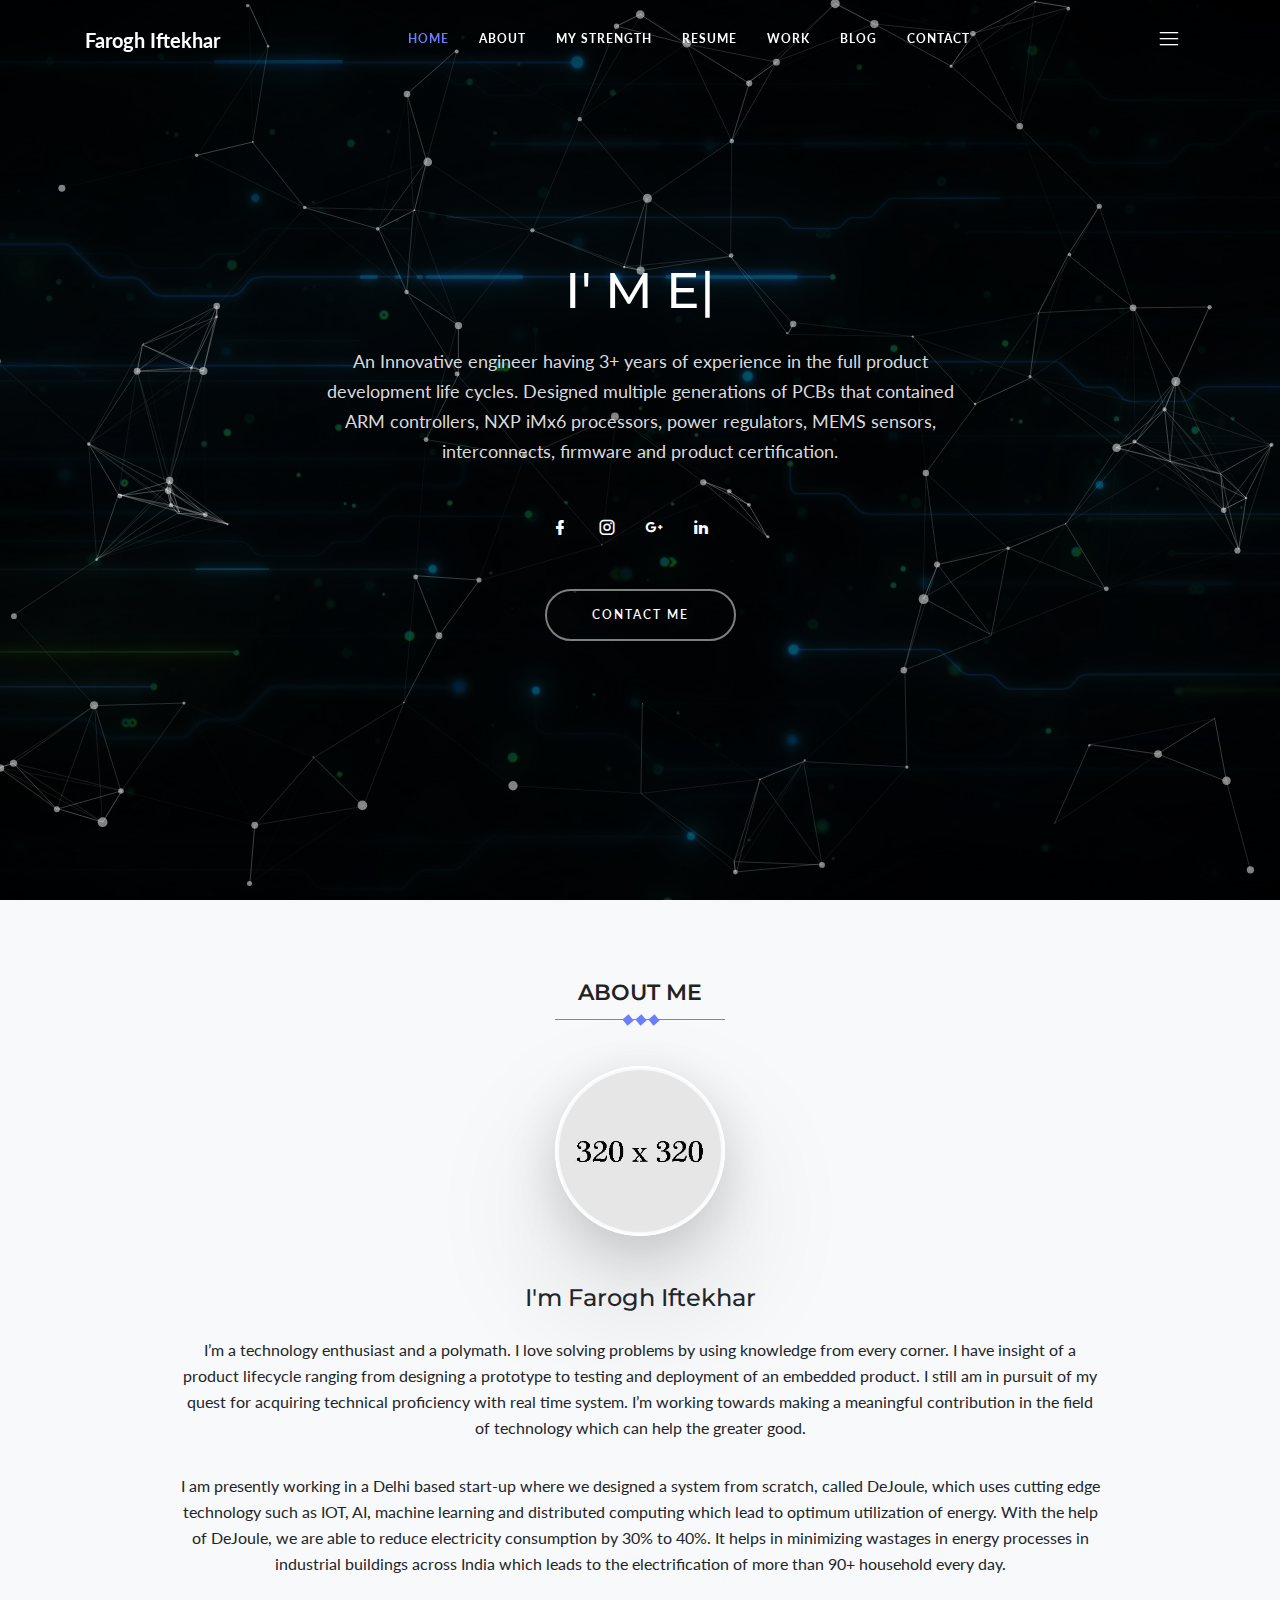
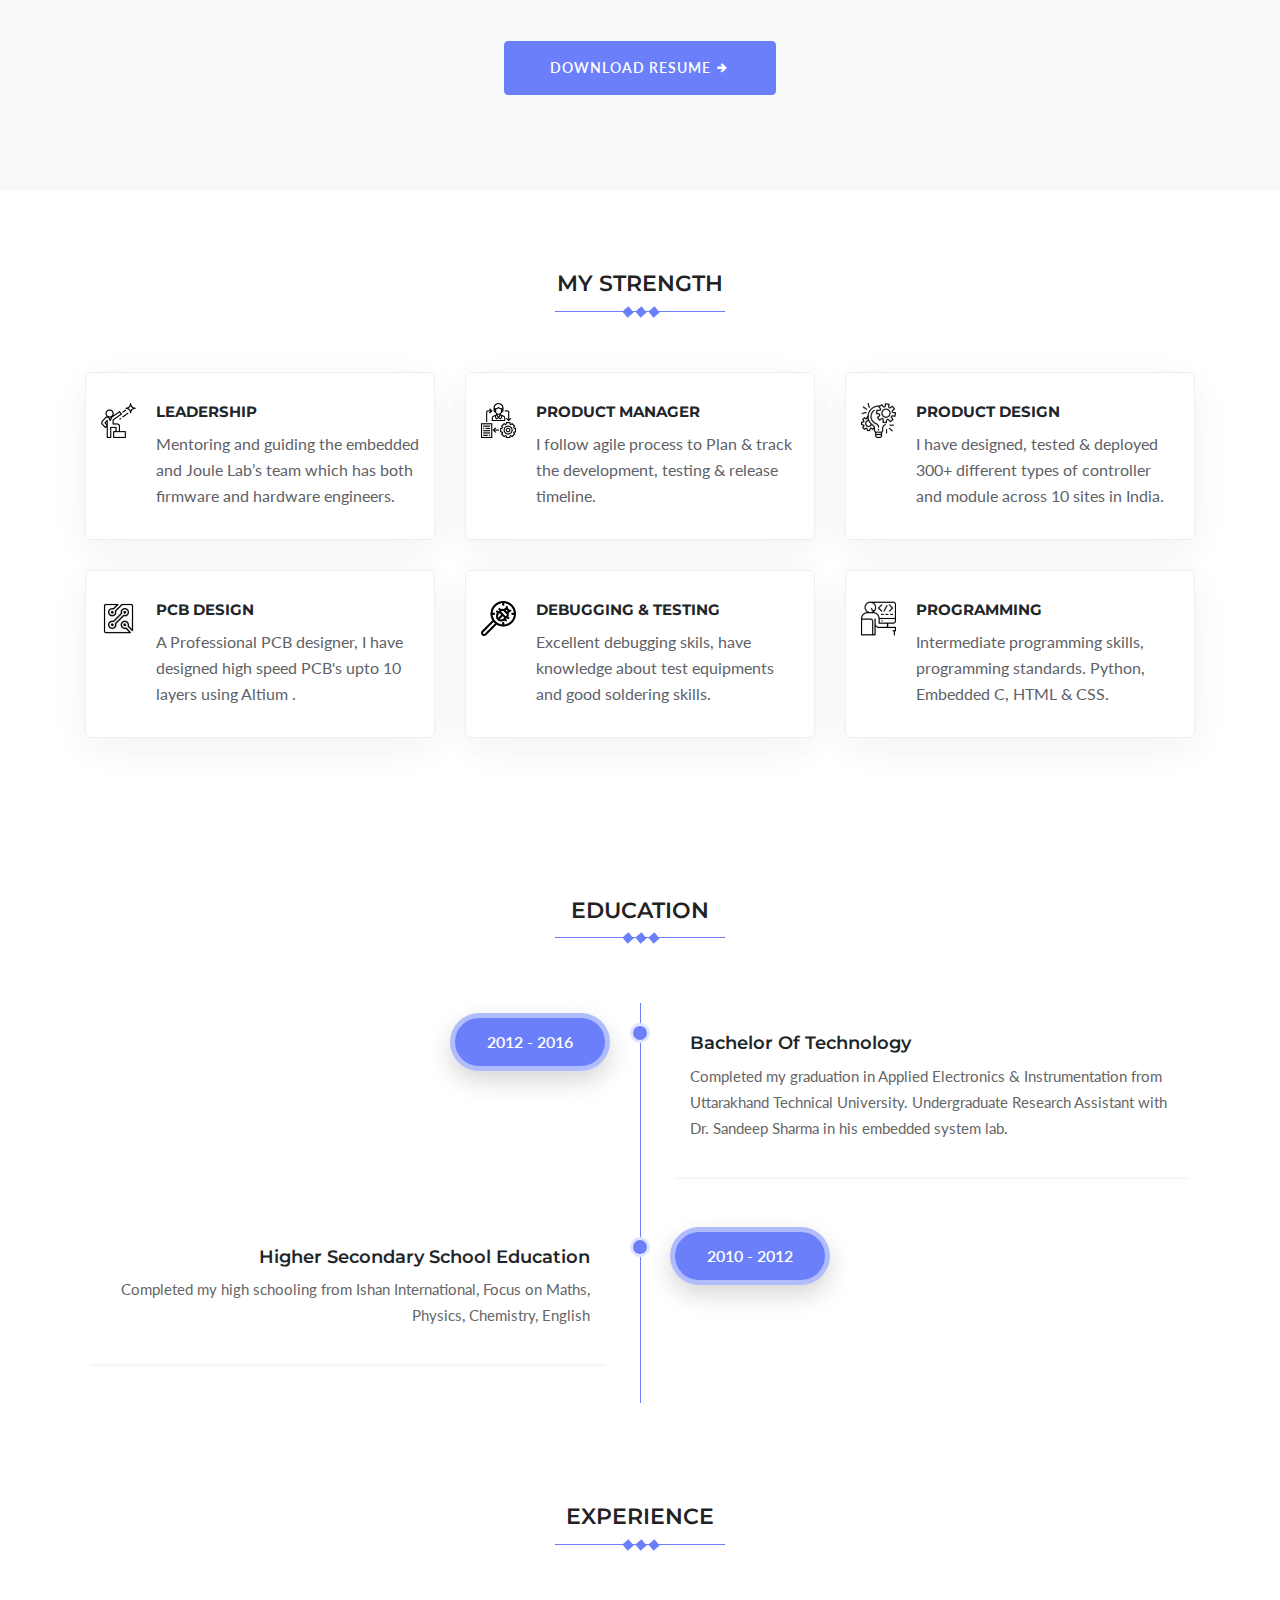
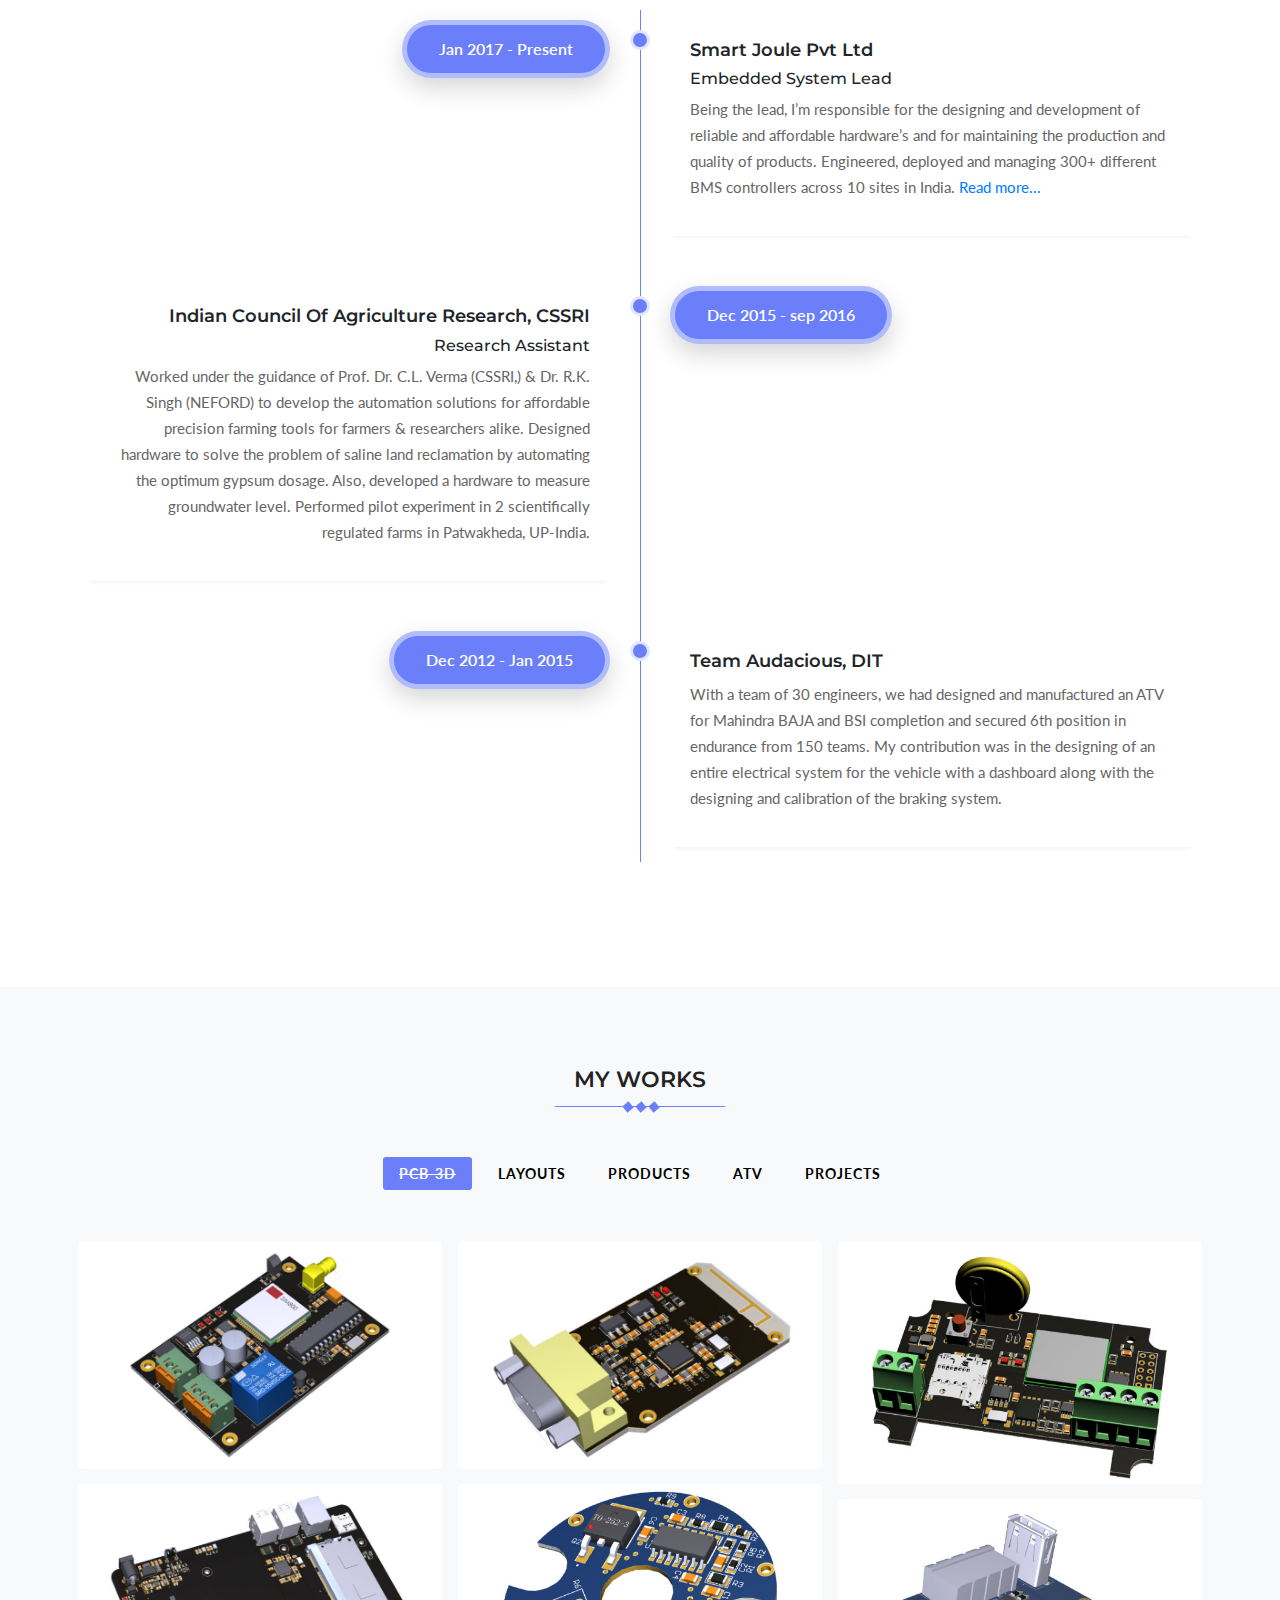
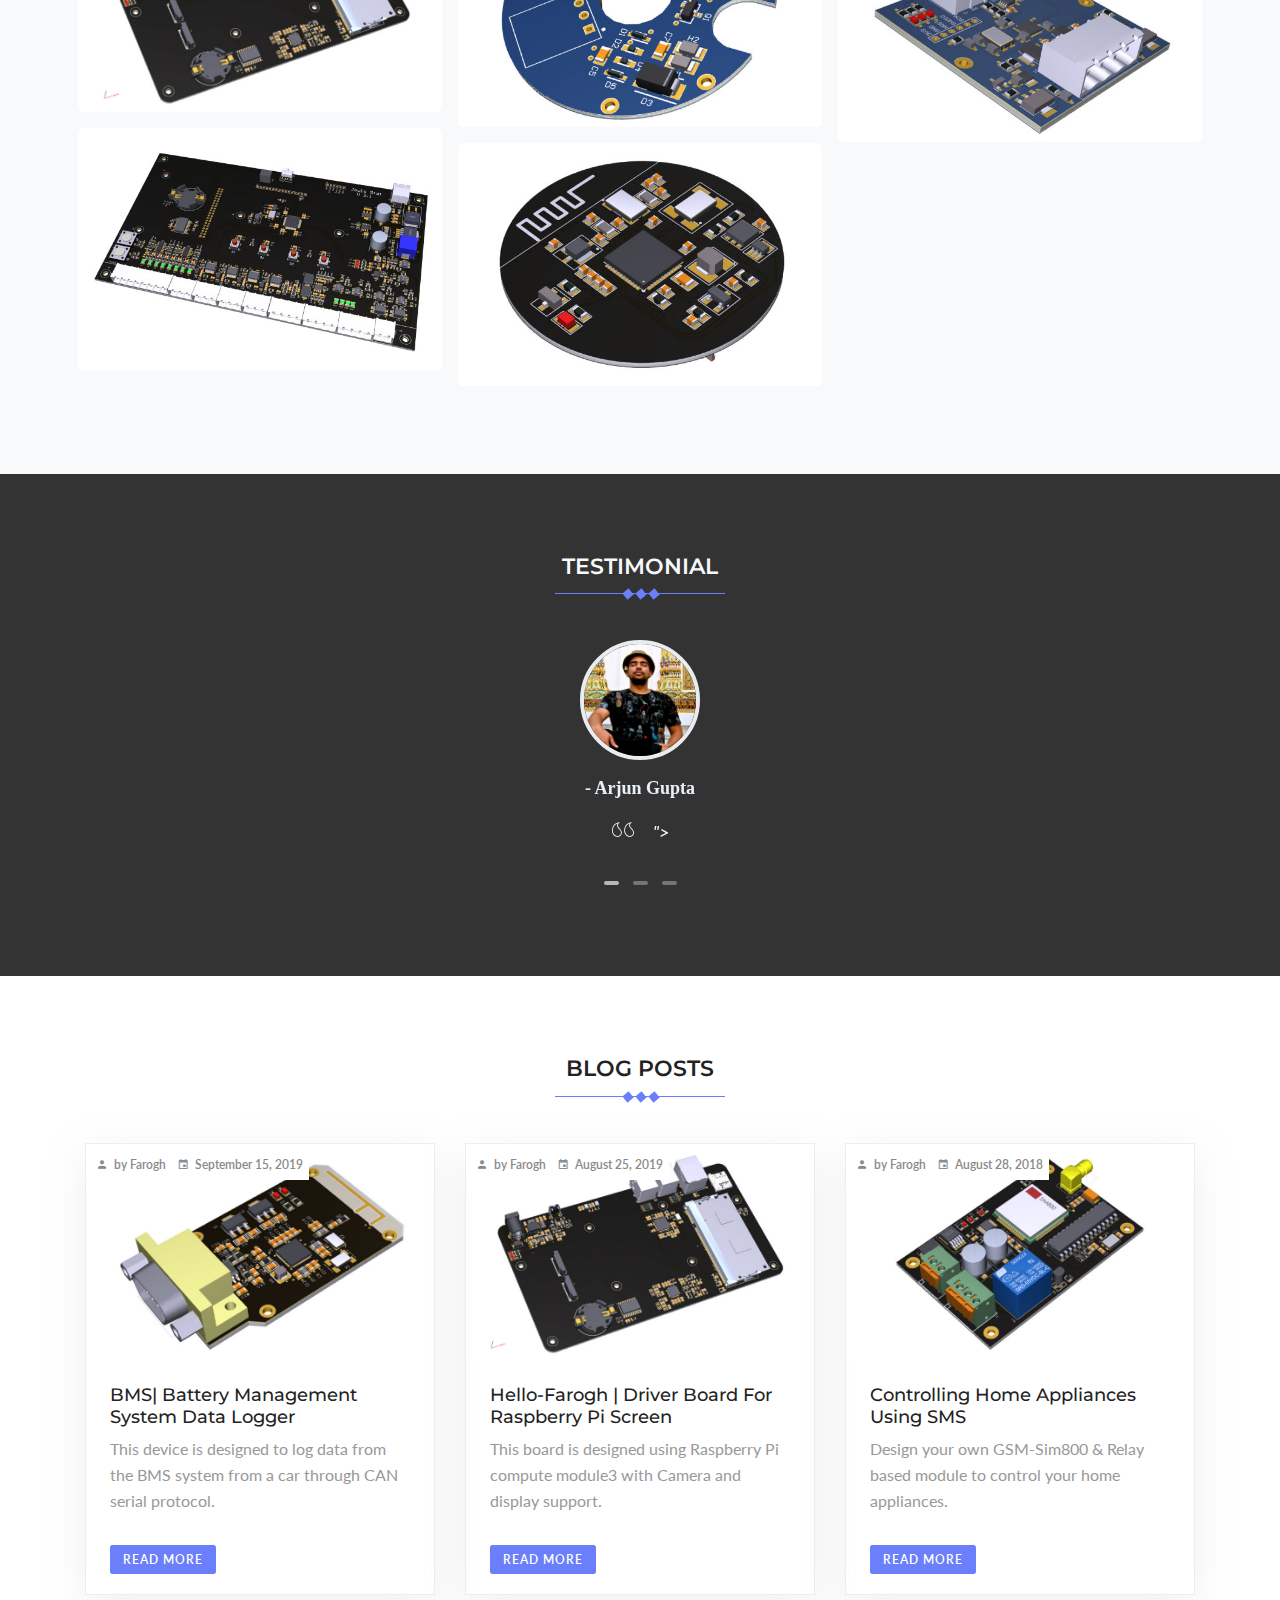
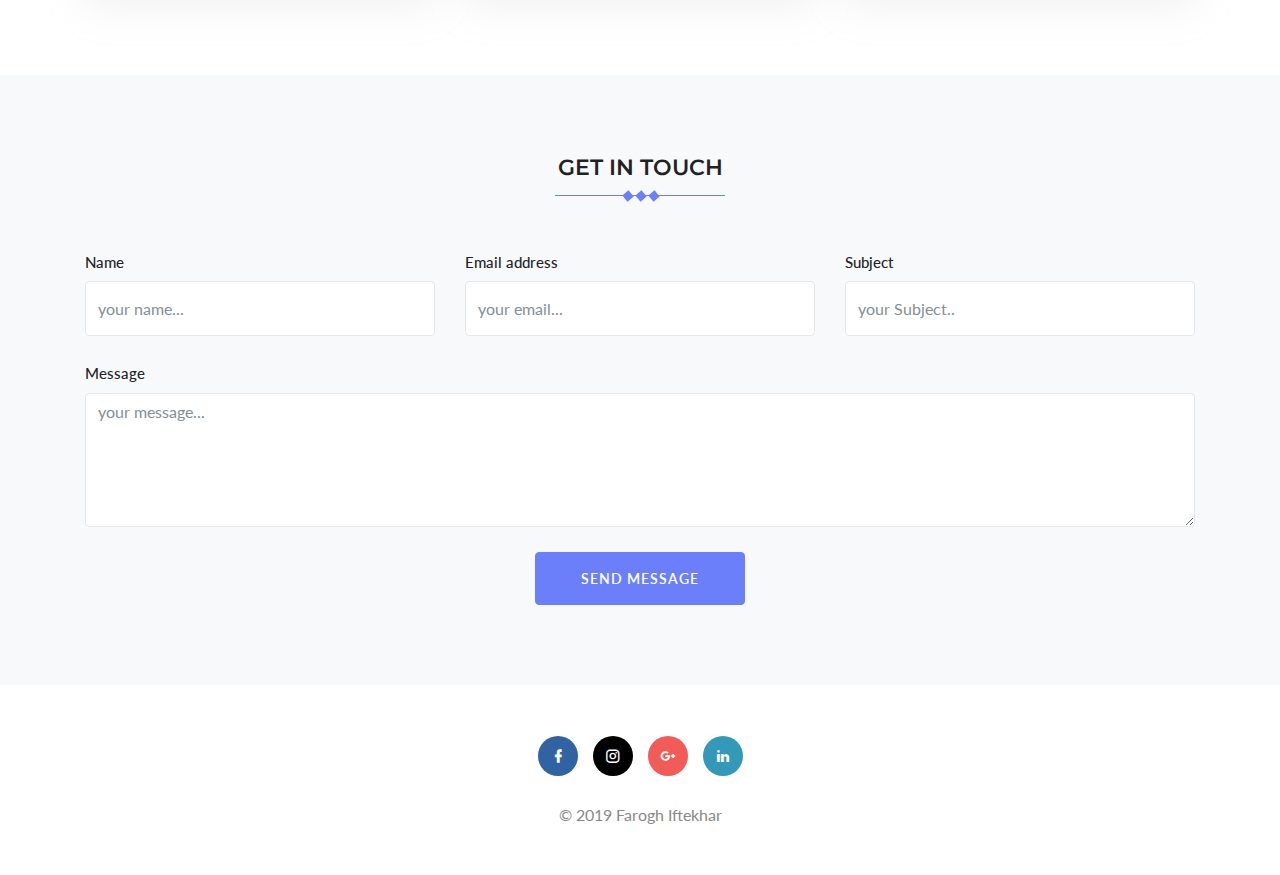
==== index.html @ dbc5aecf "Update index.html" ====
<!DOCTYPE html>
<html lang="en" class="no-js">

<head>
    <meta charset="UTF-8">
    <meta name="viewport" content="width=device-width, initial-scale=1">
    <title>Farogh Iftekhar - Portfolio</title>
    <meta name="description" content="" />
    <meta name="keywords" content="" />
    <meta name="author" content="" />

    <link rel="shortcut icon" href="images/favicon-3.ico">

    <!-- google font -->
    <link href="https://fonts.googleapis.com/css?family=Lato:400,700|Montserrat:400,500,600" rel="stylesheet">
    <!-- Bootstrap core CSS -->
    <link rel="stylesheet" href="css/bootstrap.min.css" type="text/css">
    <!--Material Icon -->
    <link rel="stylesheet" type="text/css" href="css/materialdesignicons.min.css" />
    <!-- Pe Icon  css -->
    <link rel="stylesheet" type="text/css" href="css/mobrise.css">
    <!-- Megnific pop-up  css -->
    <link rel="stylesheet" type="text/css" href="css/magnific-popup.css">
    <!--Owl Slider-->
    <link rel="stylesheet" href="css/owl.carousel.css" />
    <link rel="stylesheet" href="css/owl.theme.css" />
    <link rel="stylesheet" href="css/owl.transitions.css" />
    <!-- Custom  Css -->
    <link rel="stylesheet" type="text/css" href="css/style.css" />
    <!--Template Color-->
    <link href="css/colors/default.css" rel="stylesheet">

</head>

    <body>
        <!--Navbar Start-->
        <nav class="navbar navbar-expand-md fixed-top navbar-custom sticky">
            <div class="container">
                <!-- LOGO -->
                <a href="index.html" class="navbar-brand logo ">
                    Farogh Iftekhar
                </a>

                <button class="navbar-toggler" type="button" data-toggle="collapse" data-target="#navbarCollapse" aria-controls="navbarCollapse" aria-expanded="false" aria-label="Toggle navigation">
                    <i class="mdi mdi-menu"></i>
                </button>
                <div class="collapse navbar-collapse" id="navbarCollapse">
                    <ul class="navbar-nav mx-auto navbar-center">
                        <li class="nav-item active">
                            <a href="#home" class="nav-link">Home</a>
                        </li>
                        <li class="nav-item">
                            <a href="#about" class="nav-link">About</a>
                        </li>
                        <li class="nav-item">
                            <a href="#service" class="nav-link">My Strength</a>
                        </li>
                        <li class="nav-item">
                            <a href="#resume" class="nav-link">Resume</a>
                        </li>
                        <li class="nav-item">
                            <a href="#work" class="nav-link">Work</a>
                        </li>
                        <li class="nav-item">
                            <a href="#blog" class="nav-link">Blog</a>
                        </li>
                        <li class="nav-item">
                            <a href="#contact" class="nav-link">Contact</a>
                        </li>
                    </ul>
                    <button class="navbar-toggles hidden-sm" type="button" data-toggle="collapse" data-target="#navbarHeader" aria-controls="navbarHeader" aria-expanded="false" aria-label="Toggle navigation">
                        <span class="navbar-toggles-icon mbri-menu" onclick="openNav()"></span>
                    </button>

                    <div id="mySidenav" class="sidenav navbar-nav">
                        <div class="home-center">
                            <div class="home-desc-center ">
                                <ul class="list-unstyled side-bar">
                                    <a href="javascript:void(0)" class="closebtn" onclick="closeNav()">&times;</a>
                                    <li class="">
                                        <a href="#home">Home</a>
                                    </li>
                                    <li class="">
                                        <a href="#about">About Us</a>
                                    </li>

                                    <li class="">
                                        <a href="#service">My Strength</a>
                                    </li>

                                    <li class="">
                                        <a href="#resume">Resume</a>
                                    </li>

                                    <li class="">
                                        <a href="#work">Work</a>
                                    </li>

                                    <li class="">
                                        <a href="#blog">Blog</a>
                                    </li>

                                    <li class="">
                                        <a href="#contact">Contact</a>
                                    </li>
                                </ul>
                            </div>
                        </div>
                    </div>
                </div>
            </div>
        </nav>
        <!-- Navbar End -->

        <!-- Home -->
        <section class="section bg-home" id="home">
            <div class="bg-overlay"></div>
            <div class="home-center">
                <div class="home-desc-center">
                    <div class="container">
                        <div class="row ">
                            <div class="col-md-12">
                                <div class="text-center">
                                    <h4 class="home-title text-white"><span class="element" data-elements="I' m Embedded design archiect & PCB designer"></span></h4>
                                    <p class="home-sub-title pt-4">An Innovative engineer having 3+ years of experience in the full product development
                                         life cycles. Designed multiple generations of PCBs that contained ARM controllers, NXP iMx6 processors, power regulators, MEMS sensors, interconnects, firmware and product certification.</p>

                                    <ul class="social-icons list-unstyled pt-5">
                                        <li class="list-inline-item"><a href="https://www.facebook.com/farogh.iftekhar"><i class="mdi mdi-facebook"></i></a></li>
                                        <li class="list-inline-item"><a href="https://www.instagram.com/faroghiftekhar/"><i class="mdi mdi-instagram"></i></a></li>
                                        <li class="list-inline-item"><a href="#"><i class="mdi mdi-google-plus"></i></a></li>
                                        <li class="list-inline-item"><a href="www.linkedin.com/in/farogh-iftekhar-445005114"><i class="mdi mdi-linkedin"></i></a></li>
                                    </ul>
                                    <div class="mt-5">
                                        <a href="#contact" class="btn btn-outline-white text-uppercase">Contact Me</a>
                                    </div>
                                </div>
                            </div>
                        </div>
                    </div>
                </div>
            </div>
        </section>
        <!-- Home end -->

        <!-- About -->
        <section class="section bg-light" id="about">
            <div class="container">
                <div class="row">
                    <div class="col-md-12">
                        <div class="section-title text-center">
                            <h2>About Me</h2>
                            <div class="under-line">
                                <div class="line-up">
                                    <div class="dot"></div>
                                    <div class="dot"></div>
                                    <div class="dot"></div>
                                </div>
                            </div>
                        </div>
                    </div>
                </div>
                <div class="row justify-content-center">
                    <div class="col-md-10">
                        <div class="about-content text-center mt-3">
                            <img src="images/img-about.jpg" alt="" class="img-fluid rounded-circle mx-auto d-block">
                            <h4 class="pt-5">I'm Farogh Iftekhar </h4>
                            <p class="pt-3">I’m a technology enthusiast and a polymath. I love solving problems by using knowledge 
                                from every corner. I have insight of a product lifecycle ranging from designing a prototype to 
                                testing and deployment of an embedded product. I still am in pursuit of my quest for acquiring 
                                technical proficiency with real time system. I’m working towards making a meaningful contribution 
                                in the field of technology which can help the greater good.</p>

                            <p class="pt-3">I am presently working in a Delhi based start-up where we designed a system from scratch, 
                                called DeJoule, which uses cutting edge technology such as IOT, AI, machine learning and distributed 
                                computing which lead to optimum utilization of energy. With the help of DeJoule, we are able to reduce 
                                electricity consumption by 30% to 40%. It helps in minimizing wastages in energy processes in industrial 
                                buildings across India which leads to the electrification of more than 90+ household every day.</p>
                        </div>
                        <div class="text-center mt-5">
                            <a href="PDF/CV.pdf" target="_blank" class="btn btn-custom m-3">Download Resume
                                    <i class="mdi mdi-arrow-right-thick"></i>
                                </a>
                        </div>
                    </div>
                </div>
            </div>
        </section>
        <!-- About end -->

        <!-- services -->
        <section class="section" id="service">
            <div class="container">
                <div class="row">
                    <div class="col-md-12">
                        <div class="section-title text-center">
                            <h2>My Strength</h2>
                            <div class="under-line">
                                <div class="line-up">
                                    <div class="dot"></div>
                                    <div class="dot"></div>
                                    <div class="dot"></div>
                                </div>
                            </div>
                        </div>
                    </div>
                </div>
                <div class="row">
                    <div class="col-lg-4">
                        <div class="service-boxed">
                            <img src="images/icons/leadership.png" alt="service-icon-img" class="service-icon" />
                            <div class="service-body">
                                <div class=""></div>
                                <h5>Leadership</h5>
                                <p>
                                    Mentoring and guiding the embedded and Joule Lab’s team which
                                    has both firmware and hardware engineers.
                                </p>
                            </div>
                        </div>
                    </div>

                    <div class="col-lg-4">
                        <div class="service-boxed">
                            <img src="images/icons/manager.png" alt="service-icon-img" class="service-icon" />
                            <div class="service-body">
                                <h5>Product Manager</h5>
                                <p>
                                    I follow agile process to Plan & track the development, 
                                    testing & release timeline.
                                </p>
                            </div>
                        </div>
                    </div>

                    <div class="col-lg-4">
                        <div class="service-boxed">
                            <img src="images/icons/Product-Design.png" alt="service-icon-img" class="service-icon" />
                            <div class="service-body">
                                <h5>Product design</h5>
                                <p>
                                    I have designed, tested & deployed 300+ different types of 
                                    controller and module across 10 sites in India.
                                </p>
                            </div>
                        </div>
                    </div>
                </div>
                <div class="row">
                    <div class="col-lg-4">
                        <div class="service-boxed">
                            <img src="images/icons/PCB.png" alt="service-icon-img" class="service-icon" />
                            <div class="service-body">
                                <h5>PCB design</h5>
                                <p>
                                    A Professional PCB designer, I have designed high speed PCB's 
                                    upto 10 layers using Altium .
                                </p>
                            </div>
                        </div>
                    </div>

                    <div class="col-lg-4">
                        <div class="service-boxed">
                            <img src="images/icons/debug.png" alt="service-icon-img" class="service-icon" />
                            <div class="service-body">
                                <h5>Debugging & Testing</h5>
                                <p>
                                    Excellent debugging skils, have knowledge about test equipments and 
                                    good soldering skills.
                                </p>
                            </div>
                        </div>
                    </div>

                    <div class="col-lg-4">
                        <div class="service-boxed">
                            <img src="images/icons/programmer.png" alt="service-icon-img" class="service-icon" />
                            <div class="service-body">
                                <h5>Programming</h5>
                                <p>
                                    Intermediate programming skills, programming standards. 
                                    Python, Embedded C, HTML & CSS.
                                </p>
                            </div>
                        </div>
                    </div>
                </div>
            </div>
        </section>
        <!-- Services end -->

        <!-- Resume -->
        <section class="section" id="resume">
            <div class="container">
                <div class="row ">
                    <div class="col-md-12">
                        <div class="section-title text-center">
                            <h2>Education</h2>
                            <div class="under-line">
                                <div class="line-up">
                                    <div class="dot"></div>
                                    <div class="dot"></div>
                                    <div class="dot"></div>
                                </div>
                            </div>
                        </div>
                    </div>
                </div>
                <div class="timeline-page">
                    <div class="timeline-item">
                        <div class="row">
                            <div class="col-md-6">
                                <div class="duration date-label-left">2012 - 2016</div>
                            </div>
                            <div class="col-md-6">
                                <div class="event event-description-right">
                                    <h4>Bachelor of Technology</h4>
                                    <p class="timeline-subtitle">Completed my graduation in Applied Electronics
                                        & Instrumentation from Uttarakhand Technical University. Undergraduate Research Assistant with Dr. Sandeep Sharma in his 
                                        embedded system lab.
                                    </p>
                                </div>
                            </div>
                        </div>
                    </div>

                    <div class="timeline-item">
                        <div class="row">
                            <div class="col-md-6">
                                <div class="event event-description-left">
                                    <h4>Higher Secondary School Education</h4>
                                    <p class="timeline-subtitle">Completed my high schooling from Ishan International, Focus on 
                                        Maths, Physics, Chemistry, English </p>
                                </div>
                            </div>
                            <div class="col-md-6">
                                <div class="duration duration-right ">2010 - 2012</div>
                            </div>
                        </div>
                    </div>
                </div>
            </div>
        </section>
        <!-- Resume end -->

        <!-- Expirience -->
        <section class="section pt-0" id="resume">
            <div class="container">
                <div class="row ">
                    <div class="col-md-12">
                        <div class="section-title text-center">
                            <h2>Experience </h2>
                            <div class="under-line">
                                <div class="line-up">
                                    <div class="dot"></div>
                                    <div class="dot"></div>
                                    <div class="dot"></div>
                                </div>
                            </div>
                        </div>
                    </div>
                </div>
                <div class="timeline-page">
                    <div class="timeline-item">
                        <div class="row">
                            <div class="col-md-6">
                                <div class="duration date-label-left">Jan 2017 - Present</div>
                            </div>
                            <div class="col-md-6">
                                <div class="event event-description-right">
                                    <h4>Smart Joule Pvt ltd</h4>
                                    <h6>Embedded System Lead</h6>
                                    <p class="timeline-subtitle">Being the lead, I’m responsible for the designing and development 
                                        of reliable and affordable hardware’s and for maintaining the production and quality of products. 
                                        Engineered, deployed and managing 300+ different BMS controllers across 10 sites in India. <a href="PDF/CV.pdf" target="_blank">Read more...</a>
                                    </p> 
                                </div>
                            </div>
                        </div>
                    </div>

                    <div class="timeline-item">
                        <div class="row">
                            <div class="col-md-6">
                                <div class="event event-description-left">
                                    <h4>Indian Council of Agriculture Research, CSSRI </h4>
                                    <h6>Research Assistant</h6>
                                    <p class="timeline-subtitle">Worked under the guidance of Prof. Dr. C.L. Verma (CSSRI,) & Dr. R.K. Singh 
                                        (NEFORD) to develop the automation solutions for affordable precision farming tools for farmers 
                                        & researchers alike. Designed hardware to solve the problem of saline land reclamation by automating 
                                        the optimum gypsum dosage. Also, developed a hardware to measure groundwater level. Performed pilot 
                                        experiment in 2 scientifically regulated farms in Patwakheda, UP-India.
                                    </p>
                                </div>
                            </div>
                            <div class="col-md-6">
                                <div class="duration duration-right ">Dec 2015 - sep 2016</div>
                            </div>
                        </div>
                    </div>
                    <div class="timeline-item">
                        <div class="row">
                            <div class="col-md-6">
                                <div class="duration date-label-left"> Dec 2012 - Jan 2015</div>
                            </div>
                            <div class="col-md-6">
                                <div class="event event-description-right">
                                    <h4>Team Audacious, DIT</h4>
                                    <p class="timeline-subtitle">With a team of 30 engineers, we had designed and manufactured an ATV for 
                                        Mahindra BAJA and BSI completion and secured 6th position in endurance from 150 teams.
                                        My contribution was in the designing of an entire electrical system for the vehicle with 
                                        a dashboard along with the designing and calibration of the braking system.
                                    </p>
                                </div>
                            </div>
                        </div>
                    </div>
                </div>
            </div>
        </section>
        <!-- Expirience end -->

        <!-- Portfolio -->
        <section id="work" class="section bg-light">
            <div class="container">
                <div class="row justify-content-center text-center">
                    <div class="col-md-12">
                        <div class="section-title text-center">
                            <h2>My Works</h2>
                            <div class="under-line">
                                <div class="line-up">
                                    <div class="dot"></div>
                                    <div class="dot"></div>
                                    <div class="dot"></div>
                                </div>
                            </div>
                        </div>
                    </div> 
                </div>

                <!-- portfolio menu -->
                <div class="row justify-content-center mt-4">
                    <ul class="col container-filter categories-filter mb-0" id="filter">
                        <li><a class="categories active" data-filter=".3D">PCB-3D</a></li>
                        <li><a class="categories" data-filter=".layout">Layouts</a></li>
                        <li><a class="categories" data-filter=".product">Products</a></li>
                        <li><a class="categories" data-filter=".atv">ATV</a></li>
                        <li><a class="categories" data-filter=".project">Projects</a></li>
                    </ul>
                </div>
                <!-- End portfolio  -->

            </div>
            <!-- Gallary -->
            <div class="container">
                <div class="row justify-content-center nf-col-3 mt-5 projects-wrapper">
                    <!-- 3D -->
                    <div class="col-lg-4 col-md-6 nf-item p-0 3D">
                        <div class="gallary-box m-2">
                            <a class="mfp-image" href="images/portfolio/3D-1.jpg" title="3D Design">
                                <img class="gallary-container" src="images/portfolio/3D-1.jpg" alt="1" />
                                <div class="item-effect">
                                    <div class="item-caption">
                                        <h5 class="text-light">GSM-Realy</h5>
                                        <i class="mbri-right text-right"></i>
                                    </div>
                                </div>
                            </a>
                        </div>
                    </div>
                    <div class="col-lg-4 col-md-6 nf-item p-0 3D">
                            <div class="gallary-box m-2">
                                <a class="mfp-image" href="images/portfolio/3D-2.jpg" title="3D Design">
                                    <img class="gallary-container" src="images/portfolio/3D-2.jpg" alt="1" />
                                    <div class="item-effect">
                                        <div class="item-caption">
                                            <h5 class="text-light">CAN Logger</h5>
                                            <i class="mbri-right text-right"></i>
                                        </div>
                                    </div>
                                </a>
                            </div>
                    </div>
                    <div class="col-lg-4 col-md-6 nf-item p-0 3D">
                            <div class="gallary-box m-2">
                                <a class="mfp-image" href="images/portfolio/3D-3.jpg" title="3D Design">
                                    <img class="gallary-container" src="images/portfolio/3D-3.jpg" alt="1" />
                                    <div class="item-effect">
                                        <div class="item-caption">
                                            <h5 class="text-light">Joule Sense</h5>
                                            <i class="mbri-right text-right"></i>
                                        </div>
                                    </div>
                                </a>
                            </div>
                    </div>
                    <div class="col-lg-4 col-md-6 nf-item p-0 3D">
                            <div class="gallary-box m-2">
                                <a class="mfp-image" href="images/portfolio/3D-4.jpg" title="3D Design">
                                    <img class="gallary-container" src="images/portfolio/3D-4.jpg" alt="1" />
                                    <div class="item-effect">
                                        <div class="item-caption">
                                            <h5 class="text-light">Hello-Farogh</h5>
                                            <i class="mbri-right text-right"></i>
                                        </div>
                                    </div>
                                </a>
                            </div>
                    </div>
                    <div class="col-lg-4 col-md-6 nf-item p-0 3D">
                            <div class="gallary-box m-2">
                                <a class="mfp-image" href="images/portfolio/3D-5.jpg" title="3D Design">
                                    <img class="gallary-container" src="images/portfolio/3D-5.jpg" alt="1" />
                                    <div class="item-effect">
                                        <div class="item-caption">
                                            <h5 class="text-light">PT100 Converter</h5>
                                            <i class="mbri-right text-right"></i>
                                        </div>
                                    </div>
                                </a>
                            </div>
                    </div>
                    <div class="col-lg-4 col-md-6 nf-item p-0 3D">
                            <div class="gallary-box m-2">
                                <a class="mfp-image" href="images/portfolio/3D-6.jpg" title="3D Design">
                                    <img class="gallary-container" src="images/portfolio/3D-6.jpg" alt="1" />
                                    <div class="item-effect">
                                        <div class="item-caption">
                                            <h5 class="text-light">I2C Converter</h5>
                                            <i class="mbri-right text-right"></i>
                                        </div>
                                    </div>
                                </a>
                            </div>
                    </div>
                    <div class="col-lg-4 col-md-6 nf-item p-0 3D">
                            <div class="gallary-box m-2">
                                <a class="mfp-image" href="images/portfolio/3D-7.jpg" title="3D Design">
                                    <img class="gallary-container" src="images/portfolio/3D-7.jpg" alt="1" />
                                    <div class="item-effect">
                                        <div class="item-caption">
                                            <h5 class="text-light">J-Stat</h5>
                                            <i class="mbri-right text-right"></i>
                                        </div>
                                    </div>
                                </a>
                            </div>
                    </div>
                    <div class="col-lg-4 col-md-6 nf-item p-0 3D">
                            <div class="gallary-box m-2">
                                <a class="mfp-image" href="images/portfolio/3D-8.jpg" title="3D Design">
                                    <img class="gallary-container" src="images/portfolio/3D-8.jpg" alt="1" />
                                    <div class="item-effect">
                                        <div class="item-caption">
                                            <h5 class="text-light">BLE5 Temp Node</h5>
                                            <i class="mbri-right text-right"></i>
                                        </div>
                                    </div>
                                </a>
                            </div>
                    </div>
                    <!-- 3D End -->
                    <!--  Layout -->
                    <div class="col-lg-4 col-md-6 nf-item p-0 layout">
                        <div class="gallary-box m-2">
                            <a class="mfp-image" href="images/portfolio/layout-1.jpg" title="Layout">
                                <img class="gallary-container mfp-fade" src="images/portfolio/layout-1.jpg" alt="2" />
                                <div class="item-effect">
                                    <div class="item-caption">
                                        <h5 class="text-light">6 Layer</h5>
                                        <i class="mbri-right "></i>
                                    </div>
                                </div>
                            </a>
                        </div>
                    </div>
                    <div class="col-lg-4 col-md-6 nf-item p-0 layout">
                            <div class="gallary-box m-2">
                                <a class="mfp-image" href="images/portfolio/layout-2.jpg" title="Layout">
                                    <img class="gallary-container mfp-fade" src="images/portfolio/layout-2.jpg" alt="2" />
                                    <div class="item-effect">
                                        <div class="item-caption">
                                            <h5 class="text-light">4 Layer</h5>
                                            <i class="mbri-right "></i>
                                        </div>
                                    </div>
                                </a>
                            </div>
                    </div>
                    <div class="col-lg-4 col-md-6 nf-item p-0 layout">
                            <div class="gallary-box m-2">
                                <a class="mfp-image" href="images/portfolio/layout-3.jpg" title="Layout">
                                    <img class="gallary-container mfp-fade" src="images/portfolio/layout-3.jpg" alt="2" />
                                    <div class="item-effect">
                                        <div class="item-caption">
                                            <h5 class="text-light">4 Layer</h5>
                                            <i class="mbri-right "></i>
                                        </div>
                                    </div>
                                </a>
                            </div>
                    </div>
                    <div class="col-lg-4 col-md-6 nf-item p-0 layout">
                            <div class="gallary-box m-2">
                                <a class="mfp-image" href="images/portfolio/layout-4.jpg" title="Layout">
                                    <img class="gallary-container mfp-fade" src="images/portfolio/layout-4.jpg" alt="2" />
                                    <div class="item-effect">
                                        <div class="item-caption">
                                            <h5 class="text-light">2 Layer</h5>
                                            <i class="mbri-right "></i>
                                        </div>
                                    </div>
                                </a>
                            </div>
                    </div>
                    <div class="col-lg-4 col-md-6 nf-item p-0 layout">
                            <div class="gallary-box m-2">
                                <a class="mfp-image" href="images/portfolio/layout-5.jpg" title="Layout">
                                    <img class="gallary-container mfp-fade" src="images/portfolio/layout-5.jpg" alt="2" />
                                    <div class="item-effect">
                                        <div class="item-caption">
                                            <h5 class="text-light">2 Layer</h5>
                                            <i class="mbri-right "></i>
                                        </div>
                                    </div>
                                </a>
                            </div>
                    </div>
                    <div class="col-lg-4 col-md-6 nf-item p-0 layout">
                            <div class="gallary-box m-2">
                                <a class="mfp-image" href="images/portfolio/layout-6.jpg" title="Layout">
                                    <img class="gallary-container mfp-fade" src="images/portfolio/layout-6.jpg" alt="2" />
                                    <div class="item-effect">
                                        <div class="item-caption">
                                            <h5 class="text-light">4 Layer</h5>
                                            <i class="mbri-right "></i>
                                        </div>
                                    </div>
                                </a>
                            </div>
                    </div>
                    <!--  Layout End -->
                    <!--  Product -->
                    <div class="col-lg-4 col-md-6 nf-item p-0 product">
                        <div class="gallary-box m-2">
                            <a class="mfp-image" href="images/portfolio/product-1.jpg" title="Product">
                                <img class="gallary-container" src="images/portfolio/product-1.jpg" alt="4" />
                                <div class="item-effect">
                                    <div class="item-caption">
                                        <h5 class="text-light">Main Control</h5>
                                        <i class="mbri-right text-right"></i>
                                    </div>
                                </div>
                            </a>
                        </div>
                    </div>
                    <div class="col-lg-4 col-md-6 nf-item p-0 product">
                            <div class="gallary-box m-2">
                                <a class="mfp-image" href="images/portfolio/product-2.jpg" title="Product">
                                    <img class="gallary-container" src="images/portfolio/product-2.jpg" alt="4" />
                                    <div class="item-effect">
                                        <div class="item-caption">
                                            <h5 class="text-light">Main Control & Expander</h5>
                                            <i class="mbri-right text-right"></i>
                                        </div>
                                    </div>
                                </a>
                            </div>
                    </div>
                    <div class="col-lg-4 col-md-6 nf-item p-0 product">
                            <div class="gallary-box m-2">
                                <a class="mfp-image" href="images/portfolio/product-3.jpg" title="Product">
                                    <img class="gallary-container" src="images/portfolio/product-3.jpg" alt="4" />
                                    <div class="item-effect">
                                        <div class="item-caption">
                                            <h5 class="text-light">J-Stat</h5>
                                            <i class="mbri-right text-right"></i>
                                        </div>
                                    </div>
                                </a>
                            </div>
                    </div>
                    <div class="col-lg-4 col-md-6 nf-item p-0 product">
                            <div class="gallary-box m-2">
                                <a class="mfp-image" href="images/portfolio/product-4.jpg" title="Product">
                                    <img class="gallary-container" src="images/portfolio/product-4.jpg" alt="4" />
                                    <div class="item-effect">
                                        <div class="item-caption">
                                            <h5 class="text-light">J-Control</h5>
                                            <i class="mbri-right text-right"></i>
                                        </div>
                                    </div>
                                </a>
                            </div>
                    </div>
                    <!--  Product End -->
                    <!--  ATV -->
                    <div class="col-lg-4 col-md-6 nf-item p-0 atv">
                        <div class="gallary-box m-2">
                            <a class="mfp-image" href="images/portfolio/atv-1.jpg" title="ATV">
                                <img class="gallary-container" src="images/portfolio/atv-1.jpg" alt="4" />
                                <div class="item-effect">
                                    <div class="item-caption">
                                        <h5 class="text-light">Audacious ATV</h5>
                                        <i class="mbri-right text-right"></i>
                                    </div>
                                </div>
                            </a>
                        </div>
                    </div>
                    <div class="col-lg-4 col-md-6 nf-item p-0 atv">
                            <div class="gallary-box m-2">
                                <a class="mfp-image" href="images/portfolio/atv-2.jpg" title="ATV">
                                    <img class="gallary-container" src="images/portfolio/atv-2.jpg" alt="4" />
                                    <div class="item-effect">
                                        <div class="item-caption">
                                            <h5 class="text-light">Audacious ATV</h5>
                                            <i class="mbri-right text-right"></i>
                                        </div>
                                    </div>
                                </a>
                            </div>
                    </div>
                    <div class="col-lg-4 col-md-6 nf-item p-0 atv">
                            <div class="gallary-box m-2">
                                <a class="mfp-image" href="images/portfolio/atv-3.jpg" title="ATV">
                                    <img class="gallary-container" src="images/portfolio/atv-3.jpg" alt="4" />
                                    <div class="item-effect">
                                        <div class="item-caption">
                                            <h5 class="text-light">Audacious BAJA Event</h5>
                                            <i class="mbri-right text-right"></i>
                                        </div>
                                    </div>
                                </a>
                            </div>
                    </div>
                    <!--  ATV End -->
                    <!--  Project -->
                    <div class="col-lg-4 col-md-6 nf-item p-0 project">
                        <div class="gallary-box m-2">
                            <a class="mfp-image" href="images/portfolio/project-1.jpg" title="Project">
                                <img class="gallary-container" src="images/portfolio/project-1.jpg" alt="5" />
                                <div class="item-effect">
                                    <div class="item-caption">
                                        <h5 class="text-light">Mechanical BOT</h5>
                                        <i class="mbri-right text-right"></i>
                                    </div>
                                </div>
                            </a>
                        </div>
                    </div>
                    <div class="col-lg-4 col-md-6 nf-item p-0 project">
                            <div class="gallary-box m-2">
                                <a class="mfp-image" href="images/portfolio/project-2.jpg" title="Project">
                                    <img class="gallary-container" src="images/portfolio/project-2.jpg" alt="5" />
                                    <div class="item-effect">
                                        <div class="item-caption">
                                            <h5 class="text-light">Power Supply</h5>
                                            <i class="mbri-right text-right"></i>
                                        </div>
                                    </div>
                                </a>
                            </div>
                    </div>
                    <!--  Project End -->
                </div>
            </div>
            <!-- End  Gallary -->
        </section>
        <!-- End portfolio -->

        <!-- Testimonial slider-->
        <section class="section bg-testi">
            <div class="bg-gradiant-overlay"></div>
            <div class="container">
                <div class="row">
                    <div class="col-md-12">
                        <div class="section-title text-center">
                            <h2 class="text-light">Testimonial</h2>
                            <div class="under-line text-light">
                                <div class="line-up">
                                    <div class="dot"></div>
                                    <div class="dot"></div>
                                    <div class="dot"></div>
                                </div>
                            </div>
                        </div>
                    </div>
                </div>
                <div class="row">
                    <div class="col-md-12">
                        <div id="testi" class="owl-carousel pt-3">
                            <div class="text-center testi-box">
                                <img src="images/testi/testi-1.jpg" alt="" class="img-fluid rounded-circle mx-auto d-block ">
                                <div class="text-center">
                                    <p class="testi-client-name"> - Arjun Gupta </p>
                                </div>
                                <blockquote>
                                    <p class="user-review text-light  mt-3"> <i class="mbri-quote-left">  </i> &nbsp; "></i> </p>
                                </blockquote>
                            </div>

                            <div class="text-center testi-box">
                                <img src="images/testi/testi-2.jpg" alt="" class="img-fluid rounded-circle mx-auto d-block ">
                                <div class="text-center">
                                    <p class="testi-client-name"> - Dr C.L Verma </p>
                                </div>
                                <blockquote>
                                    <p class="user-review text-light  mt-3"> <i class="mbri-quote-left">  </i> &nbsp; "></i> </p>
                                </blockquote>
                            </div>

                            <div class="text-center testi-box">
                                <img src="images/testi/testi-3.jpg" alt="" class="img-fluid rounded-circle mx-auto d-block ">
                                <div class="text-center">
                                    <p class="testi-client-name"> - Prof Sandeep Sharma </p>
                                </div>
                                <blockquote>
                                    <p class="user-review text-light  mt-3"> <i class="mbri-quote-left">  </i>&nbsp; "></i> </p>
                                </blockquote>
                            </div>                            
                        </div>
                    </div>
                </div>
            </div>
        </section>
        <!-- testimonial end -->

        <!-- blog -->
        <section class="section" id="blog">
            <div class="container">
                <div class="row">
                    <div class="col-md-12">
                        <div class="section-title text-center">
                            <h2>Blog Posts</h2>
                            <div class="under-line text-light">
                                <div class="line-up">
                                    <div class="dot"></div>
                                    <div class="dot"></div>
                                    <div class="dot"></div>
                                </div>
                            </div>
                        </div>
                    </div>
                </div>
                <div class="row">
                    <div class="col-md-4  mt-3">
                        <div class="blog-box">
                            <figure>
                                <img src="images/blog/blog-1.jpg" alt="" class="img-fluid">
                            </figure>

                            <div class="blog-contant p-4">
                                <a href="#">
                                    <h3>BMS| Battery management system Data Logger</h3>
                                </a>
                                <p class="text-muted blog-link pt-2">
                                    <span class="link-admin"><a href="#" class="link-admin"><i class="mdi mdi-account"></i>&nbsp; by Farogh</a> </span>
                                    <span class="link-admin ml-2"><i class="mdi mdi-calendar"></i>&nbsp; <a href="#"> September 15, 2019</a></span>
                                </p>
                                <div class="post-desce">
                                    <p>This device is designed to log data from the BMS system from a car through CAN serial protocol.</p>
                                </div>
                                <div class="pt-3">
                                    <a href="https://farogh007.github.io/Blog/blog/BMS-Data-Logger/" target="_blank" class="btn-sm btn-custom">Read More</a>
                                </div>
                            </div>
                        </div>
                    </div>

                    <div class="col-md-4  mt-3">
                        <div class="blog-box">
                            <figure>
                                <img src="images/blog/blog-2.jpg" alt="" class="img-fluid">
                            </figure>

                            <div class="blog-contant p-4">
                                <a href="#">
                                    <h3>Hello-Farogh | Driver board for raspberry pi screen</h3>
                                </a>
                                <p class="text-muted blog-link pt-2">
                                    <span class="link-admin"><a href="#" class="link-admin"><i class="mdi mdi-account"></i>&nbsp; by Farogh</a> </span>
                                    <span class="link-admin ml-2"><i class="mdi mdi-calendar"></i>&nbsp; <a href="#"> August 25, 2019</a></span>
                                </p>
                                <div class="post-desce">
                                    <p>This board is designed using Raspberry Pi compute module3 with Camera and display support.
                                    </p>
                                </div>
                                <div class="pt-3">
                                    <a href="https://farogh007.github.io/Blog/blog/Hello_Farogh/" target="_blank" class="btn-sm btn-custom">Read More</a>
                                </div>
                            </div>
                        </div>
                    </div>

                    <div class="col-md-4  mt-3">
                        <div class="blog-box">
                            <figure>
                                <img src="images/blog/blog-3.jpg" alt="" class="img-fluid">
                            </figure>

                            <div class="blog-contant p-4">
                                <a href="#">
                                    <h3>Controlling home appliances using SMS</h3>
                                </a>
                                <p class="text-muted blog-link pt-2">
                                    <span class="link-admin"><a href="#" class="link-admin"><i class="mdi mdi-account"></i>&nbsp; by Farogh</a> </span>
                                    <span class="link-admin ml-2"><i class="mdi mdi-calendar"></i>&nbsp; <a href="#"> August 28, 2018</a></span>
                                </p>
                                <div class="post-desce">
                                    <p>Design your own GSM-Sim800 & Relay based module to control your home appliances.</p>
                                </div>
                                <div class="pt-3">
                                    <a href="https://farogh007.github.io/Blog/blog/GSM_Relay/" target="_blank"  class="btn-sm btn-custom">Read More</a>
                                </div>
                            </div>
                        </div>
                    </div>
                </div>
            </div>
        </section>
        <!-- blog end -->

        <!-- Contact -->
        <section class="section bg-light" id="contact">
            <div class="container">
                <div class="row justify-content-center">
                    <div class="col-md-12">
                        <div class="section-title text-center">
                            <h2>Get In Touch</h2>
                            <div class="under-line text-light">
                                <div class="line-up">
                                    <div class="dot"></div>
                                    <div class="dot"></div>
                                    <div class="dot"></div>
                                </div>
                            </div>
                        </div>
                    </div>
                </div>

                <div class="custom-form mt-4">
                    <form id="myForm" method="post">
                        <div class="row">
                            <div class="col-md-4">
                                <div class="form-group">
                                    <label>Name</label>
                                    <input id="name" type="text" class="form-control" placeholder="your name...">
                                </div>
                            </div>
                            <div class="col-md-4">
                                <div class="form-group">
                                    <label>Email address</label>
                                    <input id="email" type="email" class="form-control" placeholder="your email...">
                                </div>
                            </div>
                            <div class="col-md-4">
                                <div class="form-group">
                                    <label>Subject</label>
                                    <input id="subject" type="text" class="form-control" placeholder="your Subject.." />
                                </div>
                            </div>
                        </div>
                        <div class="row">
                            <div class="col-md-12">
                                <div class="form-group">
                                    <label>Message</label>
                                    <textarea rows="5" id="msg" class="form-control" placeholder="your message..."></textarea>
                                </div>
                            </div>
                        </div>
                        <div class="row">
                            <div class="col-md-12 text-center">
                                <input id="btn" type="submit" class="btn btn-custom text-uppercase" value="Send Message">
                            </div>
                        </div>
                    </form>
                    <script>
                        function alertUser(response){
                            alert("Your Response has been recorded successfully");
                        }

                        function clickHandle(e){
                            e.preventDefault();
                            var name = document.getElementById("name").value
                            var email =  document.getElementById("email").value
                            var subject = document.getElementById("subject").value
                            var messasge = document.getElementById("msg").value
                            var jsonToSendToServer = {
                                "Name" : name,
                                "Email" : email,
                                "Sub" : subject,
                                "Msg" : messasge
                            }
                            
                            fetch("https://c1voykqa2g.execute-api.us-east-1.amazonaws.com/default/PushEmail",{
                                method : "post",
                                body : JSON.stringify(jsonToSendToServer)
                            }).then(alertUser)

                            document.getElementById("myForm").reset();
                        }
                        document.getElementById('btn').addEventListener('click', clickHandle);
                    </script
                    <!-- /form -->
                </div>
            </div>
        </section>
        <!-- contact end -->

        <!-- Footer start -->
        <footer class="pt-5 pb-5">
            <div class="container">
                <div class="row">
                    <div class="col-md-12">
                        <ul class="footer-icons list-unstyled list-inline text-center">
                            <li class="list-inline-item"><a href="https://www.facebook.com/farogh.iftekhar" target="_blank" class=" facebook-bg-color"><i class="mdi mdi-facebook"></i></a></li>
                            <li class="list-inline-item"><a href="https://www.instagram.com/faroghiftekhar/" target="_blank" class="apple-bg-color"><i class="mdi mdi-instagram"></i></a></li>
                            <li class="list-inline-item"><a href="#"class="google-pluse-bg-color"><i class="mdi mdi-google-plus"></i></a></li>
                            <li class="list-inline-item"><a href="https://www.linkedin.com/in/farogh-iftekhar-445005114/" target="_blank" class="linkedin-bg-color"><i class="mdi mdi-linkedin"></i></a></li>
                        </ul>
                    </div>
                </div>
                <div class="row">
                    <div class="col-md-12">
                        <p class="footer-copy-right mt-2 text-center">© 2019 Farogh Iftekhar</p>
                    </div>
                </div>
            </div>
        </footer>
        <!-- Footer end-->

        <!-- JAVASCRIPTS -->
        <script src="js/jquery.min.js"></script>
        <script src="js/popper.min.js"></script>
        <script src="js/bootstrap.min.js"></script>
        <script src="js/waypoints.min.js"></script>
        <script src="js/jquery.counterup.min.js"></script>
        <script src="js/owl.carousel.min.js" type="text/javascript"></script>
        <script src="js/jquery.magnific-popup.min.js" type="text/javascript"></script>
        <script src="js/isotope.js" type="text/javascript"></script>
        <script src="js/masonry.pkgd.min.js" type="text/javascript"></script>
        <!-- <script src="js/imagesloaded.pkgd.min.js" type="text/javascript"></script> -->
        <script src="js/jquery.easing.min.js"></script>
        <script src="js/scrollspy.min.js" type="text/javascript"></script>
        
        <!-- Typed & Partical js-->
        <script src="js/typed.js" type="text/javascript"></script>
        <script src="js/app.js" type="text/javascript"></script>
        <script src="js/particles.js"></script>
        <script src="js/particles.app.js"></script>
        <script type="text/javascript">
            function openNav() {
                document.getElementById("mySidenav").style.width = "20%";
            }

            /* Set the width of the side navigation to 0 */
            function closeNav() {
                document.getElementById("mySidenav").style.width = "0";
            }

            $(".element").each(function() {
                var $this = $(this);
                $this.typed({
                    strings: $this.attr('data-elements').split(','),
                    typeSpeed: 100, // typing speed
                    backDelay: 3000 // pause before backspacing
                });
            });
        </script>


    </body>

</html>
---- css/mobrise.css ----
@font-face {
  font-family: 'MobiriseIcons';
  src:  url('../fonts/MobiriseIcons.eot?5dqoim');
  src:  url('../fonts/MobiriseIcons.eot?5dqoim#iefix') format('embedded-opentype'),
    url('../fonts/mobirise.ttf?5dqoim') format('truetype'),
    url('../fonts/mobirise.woff?5dqoim') format('woff'),
    url('../fonts/MobiriseIcons.svg?5dqoim#MobiriseIcons') format('svg');
  font-weight: normal;
  font-style: normal;
}

[class^="mbri-"], [class*=" mbri-"] {
  /* use !important to prevent issues with browser extensions that change fonts */
  font-family: 'MobiriseIcons' !important;
  speak: none;
  font-style: normal;
  font-weight: normal;
  font-variant: normal;
  text-transform: none;
  line-height: 1;

  /* Better Font Rendering =========== */
  -webkit-font-smoothing: antialiased;
  -moz-osx-font-smoothing: grayscale;
}

.mbri-add-submenu:before {
  content: "\e900";
}
.mbri-alert:before {
  content: "\e901";
}
.mbri-align-center:before {
  content: "\e902";
}
.mbri-align-justify:before {
  content: "\e903";
}
.mbri-align-left:before {
  content: "\e904";
}
.mbri-align-right:before {
  content: "\e905";
}
.mbri-android:before {
  content: "\e906";
}
.mbri-apple:before {
  content: "\e907";
}
.mbri-arrow-down:before {
  content: "\e908";
}
.mbri-arrow-next:before {
  content: "\e909";
}
.mbri-arrow-prev:before {
  content: "\e90a";
}
.mbri-arrow-up:before {
  content: "\e90b";
}
.mbri-bold:before {
  content: "\e90c";
}
.mbri-bookmark:before {
  content: "\e90d";
}
.mbri-bootstrap:before {
  content: "\e90e";
}
.mbri-briefcase:before {
  content: "\e90f";
}
.mbri-browse:before {
  content: "\e910";
}
.mbri-bulleted-list:before {
  content: "\e911";
}
.mbri-calendar:before {
  content: "\e912";
}
.mbri-camera:before {
  content: "\e913";
}
.mbri-cart-add:before {
  content: "\e914";
}
.mbri-cart-full:before {
  content: "\e915";
}
.mbri-cash:before {
  content: "\e916";
}
.mbri-change-style:before {
  content: "\e917";
}
.mbri-chat:before {
  content: "\e918";
}
.mbri-clock:before {
  content: "\e919";
}
.mbri-close:before {
  content: "\e91a";
}
.mbri-cloud:before {
  content: "\e91b";
}
.mbri-code:before {
  content: "\e91c";
}
.mbri-contact-form:before {
  content: "\e91d";
}
.mbri-credit-card:before {
  content: "\e91e";
}
.mbri-cursor-click:before {
  content: "\e91f";
}
.mbri-cust-feedback:before {
  content: "\e920";
}
.mbri-database:before {
  content: "\e921";
}
.mbri-delivery:before {
  content: "\e922";
}
.mbri-desktop:before {
  content: "\e923";
}
.mbri-devices:before {
  content: "\e924";
}
.mbri-down:before {
  content: "\e925";
}
.mbri-download:before {
  content: "\e926";
}
.mbri-drag-n-drop:before {
  content: "\e927";
}
.mbri-drag-n-drop2:before {
  content: "\e928";
}
.mbri-edit:before {
  content: "\e929";
}
.mbri-edit2:before {
  content: "\e92a";
}
.mbri-error:before {
  content: "\e92b";
}
.mbri-extension:before {
  content: "\e92c";
}
.mbri-features:before {
  content: "\e92d";
}
.mbri-file:before {
  content: "\e92e";
}
.mbri-flag:before {
  content: "\e92f";
}
.mbri-folder:before {
  content: "\e930";
}
.mbri-gift:before {
  content: "\e931";
}
.mbri-github:before {
  content: "\e932";
}
.mbri-globe-2:before {
  content: "\e933";
}
.mbri-globe:before {
  content: "\e934";
}
.mbri-growing-chart:before {
  content: "\e935";
}
.mbri-hearth:before {
  content: "\e936";
}
.mbri-help:before {
  content: "\e937";
}
.mbri-home:before {
  content: "\e938";
}
.mbri-hot-cup:before {
  content: "\e939";
}
.mbri-idea:before {
  content: "\e93a";
}
.mbri-image-gallery:before {
  content: "\e93b";
}
.mbri-image-slider:before {
  content: "\e93c";
}
.mbri-info:before {
  content: "\e93d";
}
.mbri-italic:before {
  content: "\e93e";
}
.mbri-key:before {
  content: "\e93f";
}
.mbri-laptop:before {
  content: "\e940";
}
.mbri-layers:before {
  content: "\e941";
}
.mbri-left-right:before {
  content: "\e942";
}
.mbri-left:before {
  content: "\e943";
}
.mbri-letter:before {
  content: "\e944";
}
.mbri-like:before {
  content: "\e945";
}
.mbri-link:before {
  content: "\e946";
}
.mbri-lock:before {
  content: "\e947";
}
.mbri-login:before {
  content: "\e948";
}
.mbri-logout:before {
  content: "\e949";
}
.mbri-magic-stick:before {
  content: "\e94a";
}
.mbri-map-pin:before {
  content: "\e94b";
}
.mbri-menu:before {
  content: "\e94c";
}
.mbri-mobile:before {
  content: "\e94d";
}
.mbri-mobile2:before {
  content: "\e94e";
}
.mbri-mobirise:before {
  content: "\e94f";
}
.mbri-more-horizontal:before {
  content: "\e950";
}
.mbri-more-vertical:before {
  content: "\e951";
}
.mbri-music:before {
  content: "\e952";
}
.mbri-new-file:before {
  content: "\e953";
}
.mbri-numbered-list:before {
  content: "\e954";
}
.mbri-opened-folder:before {
  content: "\e955";
}
.mbri-pages:before {
  content: "\e956";
}
.mbri-paper-plane:before {
  content: "\e957";
}
.mbri-paperclip:before {
  content: "\e958";
}
.mbri-photo:before {
  content: "\e959";
}
.mbri-photos:before {
  content: "\e95a";
}
.mbri-pin:before {
  content: "\e95b";
}
.mbri-play:before {
  content: "\e95c";
}
.mbri-plus:before {
  content: "\e95d";
}
.mbri-preview:before {
  content: "\e95e";
}
.mbri-print:before {
  content: "\e95f";
}
.mbri-protect:before {
  content: "\e960";
}
.mbri-question:before {
  content: "\e961";
}
.mbri-quote-left:before {
  content: "\e962";
}
.mbri-quote-right:before {
  content: "\e963";
}
.mbri-redo:before {
  content: "\e964";
}
.mbri-refresh:before {
  content: "\e965";
}
.mbri-responsive:before {
  content: "\e966";
}
.mbri-right:before {
  content: "\e967";
}
.mbri-rocket:before {
  content: "\e968";
}
.mbri-sad-face:before {
  content: "\e969";
}
.mbri-sale:before {
  content: "\e96a";
}
.mbri-save:before {
  content: "\e96b";
}
.mbri-search:before {
  content: "\e96c";
}
.mbri-setting:before {
  content: "\e96d";
}
.mbri-setting2:before {
  content: "\e96e";
}
.mbri-setting3:before {
  content: "\e96f";
}
.mbri-share:before {
  content: "\e970";
}
.mbri-shopping-bag:before {
  content: "\e971";
}
.mbri-shopping-basket:before {
  content: "\e972";
}
.mbri-shopping-cart:before {
  content: "\e973";
}
.mbri-sites:before {
  content: "\e974";
}
.mbri-smile-face:before {
  content: "\e975";
}
.mbri-speed:before {
  content: "\e976";
}
.mbri-star:before {
  content: "\e977";
}
.mbri-success:before {
  content: "\e978";
}
.mbri-sun:before {
  content: "\e979";
}
.mbri-sun2:before {
  content: "\e97a";
}
.mbri-tablet-vertical:before {
  content: "\e97b";
}
.mbri-tablet:before {
  content: "\e97c";
}
.mbri-target:before {
  content: "\e97d";
}
.mbri-timer:before {
  content: "\e97e";
}
.mbri-to-ftp:before {
  content: "\e97f";
}
.mbri-to-local-drive:before {
  content: "\e980";
}
.mbri-touch-swipe:before {
  content: "\e981";
}
.mbri-touch:before {
  content: "\e982";
}
.mbri-trash:before {
  content: "\e983";
}
.mbri-underline:before {
  content: "\e984";
}
.mbri-undo:before {
  content: "\e985";
}
.mbri-unlink:before {
  content: "\e986";
}
.mbri-unlock:before {
  content: "\e987";
}
.mbri-up-down:before {
  content: "\e988";
}
.mbri-up:before {
  content: "\e989";
}
.mbri-update:before {
  content: "\e98a";
}
.mbri-upload:before {
  content: "\e98b";
}
.mbri-user:before {
  content: "\e98c";
}
.mbri-user2:before {
  content: "\e98d";
}
.mbri-users:before {
  content: "\e98e";
}
.mbri-video-play:before {
  content: "\e98f";
}
.mbri-video:before {
  content: "\e990";
}
.mbri-watch:before {
  content: "\e991";
}
.mbri-website-theme:before {
  content: "\e992";
}
.mbri-wifi:before {
  content: "\e993";
}
.mbri-windows:before {
  content: "\e994";
}
.mbri-zoom-out:before {
  content: "\e995";
}
---- css/style.css ----
/* Theme Name:Selfme - Responsive Personal Template
   Author: Themesdesign
   Version: 1.0.0
   Created: December 2017
   File Description: Main CSS file of the template
*/

/*=========================
 *  1.Helper          *
 *  2.Title           *
 *  3.Navbar          *
 *  4.Home            * 
 *  5.About           *
 *  6.Services        *
 *  7.Fun Fact        * 
 *  8.Resume          *
 *  9.Gallary         * 
 *  10.Testimonial    * 
 *  11.Blog           *
 *  12.Contact us     *
 *  13.Footer         *
 *  14.Respomsive     *
===========================*/


body {
    font-family: 'Lato', sans-serif;
}

h1,
h2,
h3,
h4,
h5,
h6 {
    font-family: 'Montserrat', sans-serif;
}

a {
    text-decoration: none !important;
    outline: none;
}


/*****************
  1.  HELPER
*****************/

.section {
    padding-top: 80px;
    padding-bottom: 80px;
    position: relative;
    background-color: #ffffff;
}

.btn {
    padding: 15px 45px;
}

.btn-sm {
    padding: 6px 12px;
    font-size: 12px !important;
}

.btn-round {
    border-radius: 30px;
}

.btn-outline-white {
    background-color: transparent;
    border: 2px solid #7F7F7F;
    color: #fff;
    font-size: 12px;
    border-radius: 35px;
    letter-spacing: 2px;
    transition: all 0.3s;
    font-weight: 600;
}

.btn-outline-white:hover,
.btn-outline-white:focus,
.btn-outline-white:active,
.btn-outline-white.active,
.btn-outline-white.focus,
.btn-outline-white:active,
.btn-outline-white:focus,
.btn-outline-white:hover,
.open > .dropdown-toggle.btn-outline-white {
    color: #000;
    background-color: #fff !important;
    transition: all 0.5s;
    outline: none;
    text-decoration: none;
    box-shadow: 0 -3px rgba(0, 0, 0, 0.1) inset;
    -moz-box-shadow: 0 -3px rgba(0, 0, 0, 0.1) inset;
    -webkit-box-shadow: 0 -3px rgba(0, 0, 0, 0.1) inset;
}

.btn-custom {
    color: #fff;
    font-size: 14px;
    letter-spacing: 1px;
    transition: all 0.3s;
    font-weight: 600;
    text-transform: uppercase;
}

.btn-custom:hover,
.btn-custom:focus,
.btn-custom:active,
.btn-custom.active,
.btn-custom.focus,
.btn-custom:active,
.btn-custom:focus,
.btn-custom:hover,
.open > .dropdown-toggle.btn-custom {
    outline: none;
    box-shadow: 0 20px 38px rgba(0, 0, 0, 0.16);
    color: #fff;
    text-decoration: none;
}

.bg-overlay {
    background-color: rgba(0, 0, 0, 0.6);
    position: absolute;
    height: 100%;
    width: 100%;
    top: 0;
    right: 0;
}


/*****************
   2.  TITLE
******************/

.section-title h2 {
    font-size: 22px;
    font-weight: 600;
    text-transform: uppercase;
    color: #222;
}

.under-line {
    position: relative;
    width: 170px;
    height: 1px;
    margin: 13px auto 0px;
    margin-bottom: 30px;
}

.line-up {
    position: absolute;
    line-height: 1;
    left: 1px;
    width: 100%;
    top: -9px;
}

.dot {
    display: inline-block;
    width: 8px;
    height: 8px;
    transform: rotate(-40deg);
    margin-right: 1px;
}


/******************
    3. NAVBAR
*******************/

.navbar-custom {
    padding: 20px 0px;
    width: 100%;
    border-radius: 0px;
    z-index: 999;
    margin-bottom: 0px;
    transition: all 0.5s ease-in-out;
}

.navbar-custom .navbar-nav li a {
    line-height: 26px;
    color: #fff;
    font-size: 12px;
    transition: all 0.4s;
    text-transform: uppercase;
    transition: all 0.5s;
    background-color: transparent !important;
    padding: 6px 0;
    letter-spacing: 1px;
    margin: 0 15px;
    font-weight: 700;
}

.navbar-custom .navbar-nav .nav-link {
    padding-right: 0px;
    padding-left: 0px;
}

.navbar-toggler {
    font-size: 24px;
    margin-top: 5px;
    margin-bottom: 0px;
    color: #ffffff;
}

.logo {
    color: #fff;
    text-transform: capitalize;
    font-weight: 700;
}

.navbar-custom .logo:hover {
    color: #fff;
    font-weight: 700;
}

.nav-link::after {
    content: '';
    display: block;
    width: 0;
    height: 2px;
    background: #f42367;
    transition: all 0.3s;
}

.nav-link:hover::after {
    width: 100%;
}

.navbar-custom .navbar-nav li.active a,
.navbar-custom .navbar-nav li a:hover,
.navbar-custom .navbar-nav li a:active {
    border-color: #f42367 !important;
}

.navbar-toggle {
    font-size: 24px;
    margin-top: 5px;
    margin-bottom: 0px;
    color: #ffffff;
}

.nav .open>a,
.nav .open>a:focus,
.nav .open>a:hover {
    background-color: transparent;
    border-color: #337ab7;
}

.navbar-custom .navbar-toggles {
    padding: .28rem .75rem;
    font-size: 18px;
    background: 0 0;
    border: 1px solid transparent;
    color: #fff;
    outline: 0;
}

.navbar-custom .navbar-toggles-icon {
    display: inline-block;
    width: 1.5em;
    height: 1.5em;
    line-height: 24px;
    vertical-align: middle;
    cursor: pointer;
    font-weight: 700;
}

.sidenav {
    height: 100%;
    width: 0;
    position: fixed;
    z-index: 1;
    top: 0;
    right: 0;
    background-color: rgba(0, 0, 0, 0.8);
    color: #818181 !important;
    overflow-x: hidden;
    transition: 0.5s;
    padding-top: 60px;
    text-align: center;
}

.sidenav a {
    padding: 8px 8px 8px 32px;
    text-decoration: none;
    font-size: 25px;
    color: #ffffff;
    display: block;
    transition: 0.3s;
}

.sidenav a:hover {
    color: #f1f1f1;
    cursor: pointer;
}

.sidenav .closebtn {
    position: absolute;
    top: 0;
    right: 25px;
    font-size: 36px;
    margin-left: 50px;
}

.navbar-nav .side-bar li a{
    line-height: 26px;
    color: #fff;
    font-size: 16px;
    transition: all 0.4s;
    text-transform: uppercase;
    transition: all 0.5s;
    background-color: transparent !important;
    padding: 6px 0;
    letter-spacing: 1px;
    margin: 0 15px;
    font-weight: 700;
}

.nav-sticky .navbar-nav .side-bar li a{
    line-height: 26px;
    color: #fff !important;
    font-size: 16px;
    transition: all 0.4s;
    text-transform: uppercase;
    transition: all 0.5s;
    background-color: transparent !important;
    padding: 6px 0;
    letter-spacing: 1px;
    margin: 0 15px;
    font-weight: 700;
}

.navbar-nav .side-bar li.active a,
.navbar-nav .side-bar li a:hover,
.navbar-nav .side-bar li a:active {
    border-color: #f42367 !important;
}

@media screen and (max-height: 450px) {
    .sidenav {
        padding-top: 15px;
    }
    .sidenav a {
        font-size: 18px;
    }
}

/*-------------------
    NAVBAR STICKY
--------------------*/

.nav-sticky.navbar-custom {
    margin-top: 0px;
    padding: 10px 0px;
    background-color: #FFF;
    box-shadow: 0 10px 33px rgba(0, 0, 0, .1);
    color: #000 !important;
}

.nav-sticky .navbar-nav li a {
    line-height: 26px;
    color: #000 !important;
    letter-spacing: 1px;
    font-size: 12px;
    transition: all 0.4s;
    text-transform: uppercase;
    background-color: transparent !important;
    padding: 5px 0;
    font-weight: 700;
    margin: 0 15px;
}

.nav-sticky.navbar-custom .navbar-nav li.active a,
.nav-sticky.navbar-custom .navbar-nav li a:hover,
.nav-sticky.navbar-custom .navbar-nav li a:active {
    color: #6a7ff9 !important;
    border-color: #f42367;
}

.nav-sticky.navbar-custom .logo {
    color: #000;
}

.nav-sticky.navbar-custom .navbar-toggles {
    padding: .25rem .75rem;
    font-size: 18px;
    background: 0 0;
    border: 1px solid transparent;
    color: #000;
    outline: 0;
}

.nav-sticky .navbar-nav {
    margin-top: 0px;
}

.nav-sticky .navbar-custom .logo:hover {
    color: #fff;
    font-weight: 700;
}


/******************
    4. HOME
*******************/

.bg-home {
    background-image: url(../images/bg-home-1.png);
    background-size: cover;
    position: relative;
    background-position: center center;
    height: 100vh;
    z-index: 0;
}

.home-center {
    display: table;
    width: 100%;
    height: 100%;
}

.home-desc-center {
    display: table-cell;
    vertical-align: middle;
}

.home-title {
    font-size: 50px;
    text-transform: capitalize;
    max-width: 695px;
    margin: 0 auto;
    line-height: 62px;
}

.home-sub-title {
    max-width: 640px;
    color: #dadadc;
    margin: 0 auto;
    font-size: 18px;
    line-height: 30px;
}

.social-icons li a {
    font-size: 18px;
    color: #ffffff;
    padding-right: 20px;
}


/*--------------
    DEMO - 2
---------------*/

.bg-video {
    height: 100vh;
    background-color: #000;
}


/*----------------
    DEMO - 4
----------------*/

.back-slide {
    height: 100vh;
}


/*----------------
    DEMO - 5
-----------------*/

.slidero {
    position: relative;
    z-index: 1;
}


/*********************
    5. About
*********************/

.about-content img {
    width: 170px;
    height: auto;
    box-shadow: 0 60px 135px rgba(0, 0, 0, 0.14), 0 15px 50px rgba(0, 0, 0, 0.14);
    border: 2px solid #fff;
    padding: 2px;
}

.about-content p {
    font-size: 16px;
    line-height: 26px;
}


/*********************
    6. Services
*********************/

.service-boxed {
    padding: 30px 15px;
    border-radius: 6px;
    position: relative;
    overflow: hidden;
    border: 1px solid #EEE;
    margin-top: 30px;
    box-shadow: 0 10px 50px rgba(20, 50, 47, 0.03), 0 10px 40px rgba(0, 0, 0, 0.03);
    /*text-align: center;*/
    -webkit-transition: all 0.4s ease-in-out;
}

.service-body h5 {
    margin-bottom: 10px;
    font-size: 15px;
    text-transform: uppercase;
    font-weight: bold;
}

.service-body p {
    overflow: hidden;
    margin-bottom: 0;
    color: #5e6267;
    line-height: 26px;
}

.service-icon {
    width: 35px;
    margin-bottom: 20px;
    float: left;
    margin-right: 20px;
    transition: all 0.3s;
}

.service-icon:hover {
    opacity: 1;
    transform: scale(1.3);
    cursor: pointer;
    transition: all 0.2s ease-in-out 0.1s;
}


/********************
   7.  Fun Fact
********************/

.bg-funfact {
    background: url('../images/bg-funfact.png');
    position: relative;
    background-size: cover;
    background-attachment: fixed;
    background-position: center center;
}

.counter-icon {
    font-size: 46px;
    margin-bottom: 15px;
}

.counter-name {
    font-size: 18px;
}


/******************
    8.  Resume 
******************/

.timeline-page {
    padding: 10px 0;
    position: relative;
    margin-top: 35px;
}

.timeline-page::after {
    content: "";
    height: 95%;
    left: 0;
    margin: auto;
    position: absolute;
    right: 0;
    top: 0;
    width: 1px;
}

.timeline-item {
    margin-bottom: 50px;
}

.timeline-page .timeline-item .date-label-left {
    border-radius: 42px;
    color: #fff;
    float: right;
    font-size: 16px;
    font-weight: 600;
    margin-right: 15px;
    padding: 12px 32px;
    position: relative;
    text-align: right;
    border: 5px solid rgba(255, 255, 255, 0.48);
    box-shadow: 0 10px 25px rgba(0, 0, 0, 0.16);
}

.timeline-page .timeline-item .date-label-left::after {
    border: 3px solid rgba(255, 255, 255, 0.8);
    border-radius: 50%;
    content: "";
    height: 20px;
    position: absolute;
    right: -45px;
    top: 5px;
    width: 20px;
    z-index: 1;
}

.timeline-page .timeline-item .event-description-right {
    text-align: left;
    margin-left: 15px;
    float: left;
    -webkit-box-shadow: 0 5px 5px -5px rgba(0, 0, 0, 0.1);
    border-radius: 0;
    padding: 20px;
}

.timeline-page .timeline-item .duration-right {
    border-radius: 42px;
    color: #fff;
    float: left;
    font-size: 16px;
    font-weight: 600;
    margin-left: 15px;
    padding: 12px 32px;
    position: relative;
    text-align: left;
    border: 5px solid rgba(255, 255, 255, 0.48);
    box-shadow: 0 10px 25px rgba(0, 0, 0, 0.16);
}

.timeline-page .timeline-item .duration-right::after {
    border: 3px solid rgba(255, 255, 255, 0.8);
    border-radius: 50%;
    content: "";
    height: 20px;
    left: -45px;
    position: absolute;
    top: 5px;
    width: 20px;
    z-index: 1;
}

.timeline-page .timeline-item .event-description-left {
    text-align: right;
    margin-right: 15px;
    float: right;
    -webkit-box-shadow: 0 5px 5px -5px rgba(0, 0, 0, 0.1);
    border-radius: 0;
    padding: 20px;
}

.timeline-page h4,
.event-description-left h4 {
    font-size: 18px;
    font-weight: 600;
    margin-top: 0;
    text-transform: capitalize;
}

.timeline-subtitle {
    line-height: 26px;
    font-size: 15px;
    color: #666;
}


/*******************
    9.  GALLARY
*******************/

.container-filter {
    margin-top: 0;
    margin-right: 0;
    margin-left: 0;
    margin-bottom: 30px;
    padding: 0;
    text-align: center;
}

.container-filter li {
    list-style: none;
    display: inline-block;
}

.container-filter li a {
    font-size: 14px;
    padding: 7px 15px;
    color: #000 !important;
    border: 1px solid transparent;
    margin: 0px 3px;
    font-weight: 700;
    text-transform: uppercase;
    letter-spacing: 1px;
    cursor: pointer;
    border-radius: 3px;
    -webkit-transition: all 0.6s;
}

.container-filter li a.active {
    color: #ffffff !important;  
    text-decoration: line-through !important;
}

.gallary-box {
    position: relative;
    overflow: hidden;
    display: block;
    border-radius: 5px;
}

.gallarry-box a {
    display: inline-block;
}

.gallary-box:hover .item-effect {
    opacity: 0.9;
    visibility: visible;
    transform: translateY(0px);
    -webkit-transform: translateY(0px);
    position: absolute;
}

.gallary-box:hover .item-effect .item-caption {
    bottom: 5px;
    opacity: 0.9;
}

.gallary-container {
    transform: scale(1);
    -ms-transform: scale(1);
    -webkit-transform: scale(1);
    width: 100%;
    transition: all 2s cubic-bezier(0.23, 1, 0.32, 1) 0s;
    -moz-transition: all 2s cubic-bezier(0.23, 1, 0.32, 1) 0s;
    -webkit-transition: all 2s cubic-bezier(0.23, 1, 0.32, 1) 0s;
    -o-transition: all 2s cubic-bezier(0.23, 1, 0.32, 1) 0s;
}

.item-effect {
    background: no-repeat center center rgba(0, 0, 0, 0.55);
    -webkit-transition: opacity .8s cubic-bezier(.2, 1, .2, 1);
    position: absolute;
    top: 0px;
    left: 0px;
    bottom: 0px;
    right: 0px;
    opacity: 0;
    visibility: hidden;
    overflow: hidden;
}

.item-effect:hover h5,
.item-effect:hover p {
    transform: translateY(0px);
    -webkit-transform: translateY(0px);
    opacity: 1;
}

.item-effect h5 {
    transform: translateY(10px);
    -webkit-transform: translateY(10px);
    transition: opacity .95s cubic-bezier(.2, 1, .2, 1), transform .95s cubic-bezier(.2, 1, .2, 1);
    -webkit-transition: opacity .95s cubic-bezier(.2, 1, .2, 1), -webkit-transform .95s cubic-bezier(.2, 1, .2, 1);
    opacity: 0;
}

.item-effect i {
    font-size: 18px;
    margin-left: 15px;
    color: #ffffff;
    position: absolute;
    right: 30px;
    top: 38%;
}

.item-effect h5 {
    font-size: 18px;
    font-weight: 600;
    text-transform: capitalize;
}

.item-effect p {
    font-size: 13px;
    letter-spacing: 1px;
    font-weight: 600;
    text-transform: capitalize;
}

.item-effect .item-caption {
    position: absolute;
    bottom: 0px;
    left: 0px;
    right: 0px;
    padding-left: 30px;
    padding-right: 20px;
    text-align: left !important;
    transition: all 0.5s ease-in-out 0s;
    -moz-transition: all 0.5s ease-in-out 0s;
    -webkit-transition: all 0.5s ease-in-out 0s;
    -o-transition: all 0.5s ease-in-out 0s;
    opacity: 0;
}


/********************
   10.  Testimonial
*********************/

.bg-gradiant-overlay {
    background-color: rgba(0, 0, 0, 0.8);
    position: absolute;
    height: 100%;
    width: 100%;
    top: 0;
    right: 0;
}

.bg-testi {
    background: url('../images/testi/bg-testi-1.jpg');
    position: relative;
    background-size: cover;
    background-attachment: fixed;
    background-position: center center;
}

.testi-box img {
    border: 4px solid #e8ecef;
    border-radius: 50%;
    display: block;
    width: 120px;
    height: 120px;
}

.user-review {
    font-size: 18px;
    font-style: italic;
    font-weight: normal;
}

.testi-client-name {
    color: #e7eff7;
    font-size: 18px;
    margin-top: 15px;
    font-weight: 700;
    font-family: 'Dancing Script', cursive
}

.user-review i {
    font-size: 22px;
    color: #fff;
}

.owl-theme .owl-controls .owl-page span {
    display: block;
    width: 15px;
    height: 4px;
    margin: 0px 2px filter: Alpha(Opacity=50);
    background: rgba(224, 214, 214, 0.8);
    -webkit-transition: all 0.15s linear;
    -moz-transition: all 0.15s linear;
    -o-transition: all 0.15s linear;
    transition: all 0.15s linear;
}


/******************
    11.  BLOG
******************/

.blog-box {
    border: 1px solid #eee;
    box-shadow: 0px 10px 40px 0px rgba(182, 182, 183, 0.2);
}

.blog-contant h3 {
    font-size: 18px;
    text-transform: capitalize;
    color: #232222;
}

.link-admin a {
    color: #898989;
}

.blog-box figure {
    margin: 0px;
}

.post-desce {
    font-size: 16px;
    line-height: 26px;
    color: #989898;
}

.blog-link {
    position: absolute;
    top: 5px;
    left: 20px;
    padding: 6px;
    background: #fff;
    font-size: 12px;
    font-weight: 600;
    color: #100e0e;
}


/******************
   12. CONTACT US
******************/

.custom-form label {
    font-size: 15px;
    font-weight: 500;
}

.custom-form .form-control {
    margin-bottom: 25px;
    height: 55px;
    border: 1px solid #e4e7ec;
    box-shadow: none !important;
    outline: none !important;
}

.custom-form textarea.form-control {
    height: auto;
}

.custom-form label {
    font-size: 15px;
}

/********************
    13. FOOTER
********************/

.footer-icons li a {
    height: 40px;
    width: 40px;
    color: #fff;
    margin-top: 50px;
    border-radius: 50%;
    font-size: 16px;
    display: inline-block;
    line-height: 40px;
    margin-top: 50px;
    margin: 3px;
}

.footer-menu li a {
    color: #000;
    font-size: 15px;
    padding: 15px;
    font-weight: 600;
}

.footer-menu a:hover,
a:focus,
a:active {
    text-decoration: none;
    outline: none;
    color: #3e3d3d;
}

.footer-copy-right {
    color: #898989;
    margin: 0;
}

.facebook-bg-color {
    background-color: #3162A2;
}

.twitter-bg-color {
    background-color: #2EB1EB;
}

.google-pluse-bg-color {
    background-color: #F25C58;
}

.apple-bg-color {
    background-color: #000;
}

.linkedin-bg-color {
    background-color: #3498B9;
}

.dribble-bg-color {
    background-color: #C32361;
}

/*********************
    15. Respomsive
**********************/

@media (min-width: 200px) and (max-width: 767px) {
    .home-title {
        font-size: 26px;
        line-height: 40px
    }
    .home-sub-title {
        font-size: 16px;
        line-height: 26px;
    }
    .bg-home {
        height: auto;
    }
    .navbar-custom {
        margin-top: 0px;
        padding: 10px 0px !important;
        background-color: #000 !important;
        box-shadow: 0 10px 33px rgba(0, 0, 0, .1);
        color: #fff !important;
    }
    .navbar-custom .navbar-nav li a {
        transition: all 0.4s;
        color: #fff !important;
        margin: 0px;
    }
    .navbar-custom>.container {
        width: 90%;
    }
    .navbar-custom .navbar-nav li.active a {
        border-color: transparent;
    }
    .navbar-nav {
        margin-top: 0px;
    }
    .navbar-toggler {
        font-size: 24px;
        margin-top: 0px;
        margin-bottom: 0px;
        color: #ffffff;
    }
    .hidden-sm {
        display: none !important;
    }
    .nav-sticky.navbar-custom .logo {
        color: #fff;
    }
    .nav-sticky.navbar-custom .navbar-nav li.active a,
    .nav-sticky.navbar-custom .navbar-nav li a:hover,
    .nav-sticky.navbar-custom .navbar-nav li a:active {
        color: #fff !important;
        border-color: #f42367;
    }
    .container-filter li a {
    padding: 5px 10px;
    }
}

@media only screen and (min-width: 250px) and (max-width: 767px) {
    .timeline-page::after {
        margin: 0;
    }
    .timeline-item .duration {
        float: left !important;
        margin: 0 0 30px 15px !important;
        text-align: left !important;
        position: relative;
    }
    .timeline-item .duration::after {
        left: -24px !important;
    }
    .timeline-item .event {
        text-align: left !important;
        margin-left: 15px;
    }
}
---- css/colors/default.css ----
/*
* Template Name : Salience - Responsive Personal Portfolio Page
* Version : 1.0.0
* Created by : Themesdesign
* File : Template default color
*/

.bg-custom,
.under-line,
.dot,
.btn-custom,
.timeline-page .timeline-item .date-label-left,
.timeline-page .timeline-item .date-label-left::after,
.timeline-page .timeline-item .duration-right,
.timeline-page .timeline-item .duration-right::after,
.container-filter li a.active,
.timeline-page::after {
    background-color: #6a7ff9;
}

.btn-custom {
    border: 1px solid #6a7ff9 !important;
}

.navbar-custom .navbar-nav li.active a,
.navbar-custom .navbar-nav li a:hover,
.navbar-custom .navbar-nav li a:active {
    color: #6a7ff9 !important;
}

.nav-sticky.navbar-custom .navbar-nav li.active a,
.nav-sticky.navbar-custom .navbar-nav li a:hover,
.nav-sticky.navbar-custom .navbar-nav li a:active {
    color: #6a7ff9 !important;
    border-color: #f42367;
}

.custom-form .form-control:focus {
    border: 1px solid #6a7ff9 !important;
}

.btn-custom:hover,
.btn-custom:focus,
.btn-custom:active,
.btn-custom.active,
.btn-custom.focus,
.btn-custom:active,
.btn-custom:focus,
.btn-custom:hover,
.open > .dropdown-toggle.btn-custom {
    background-color: #5250d0;
    border-color: #5250d0;
}
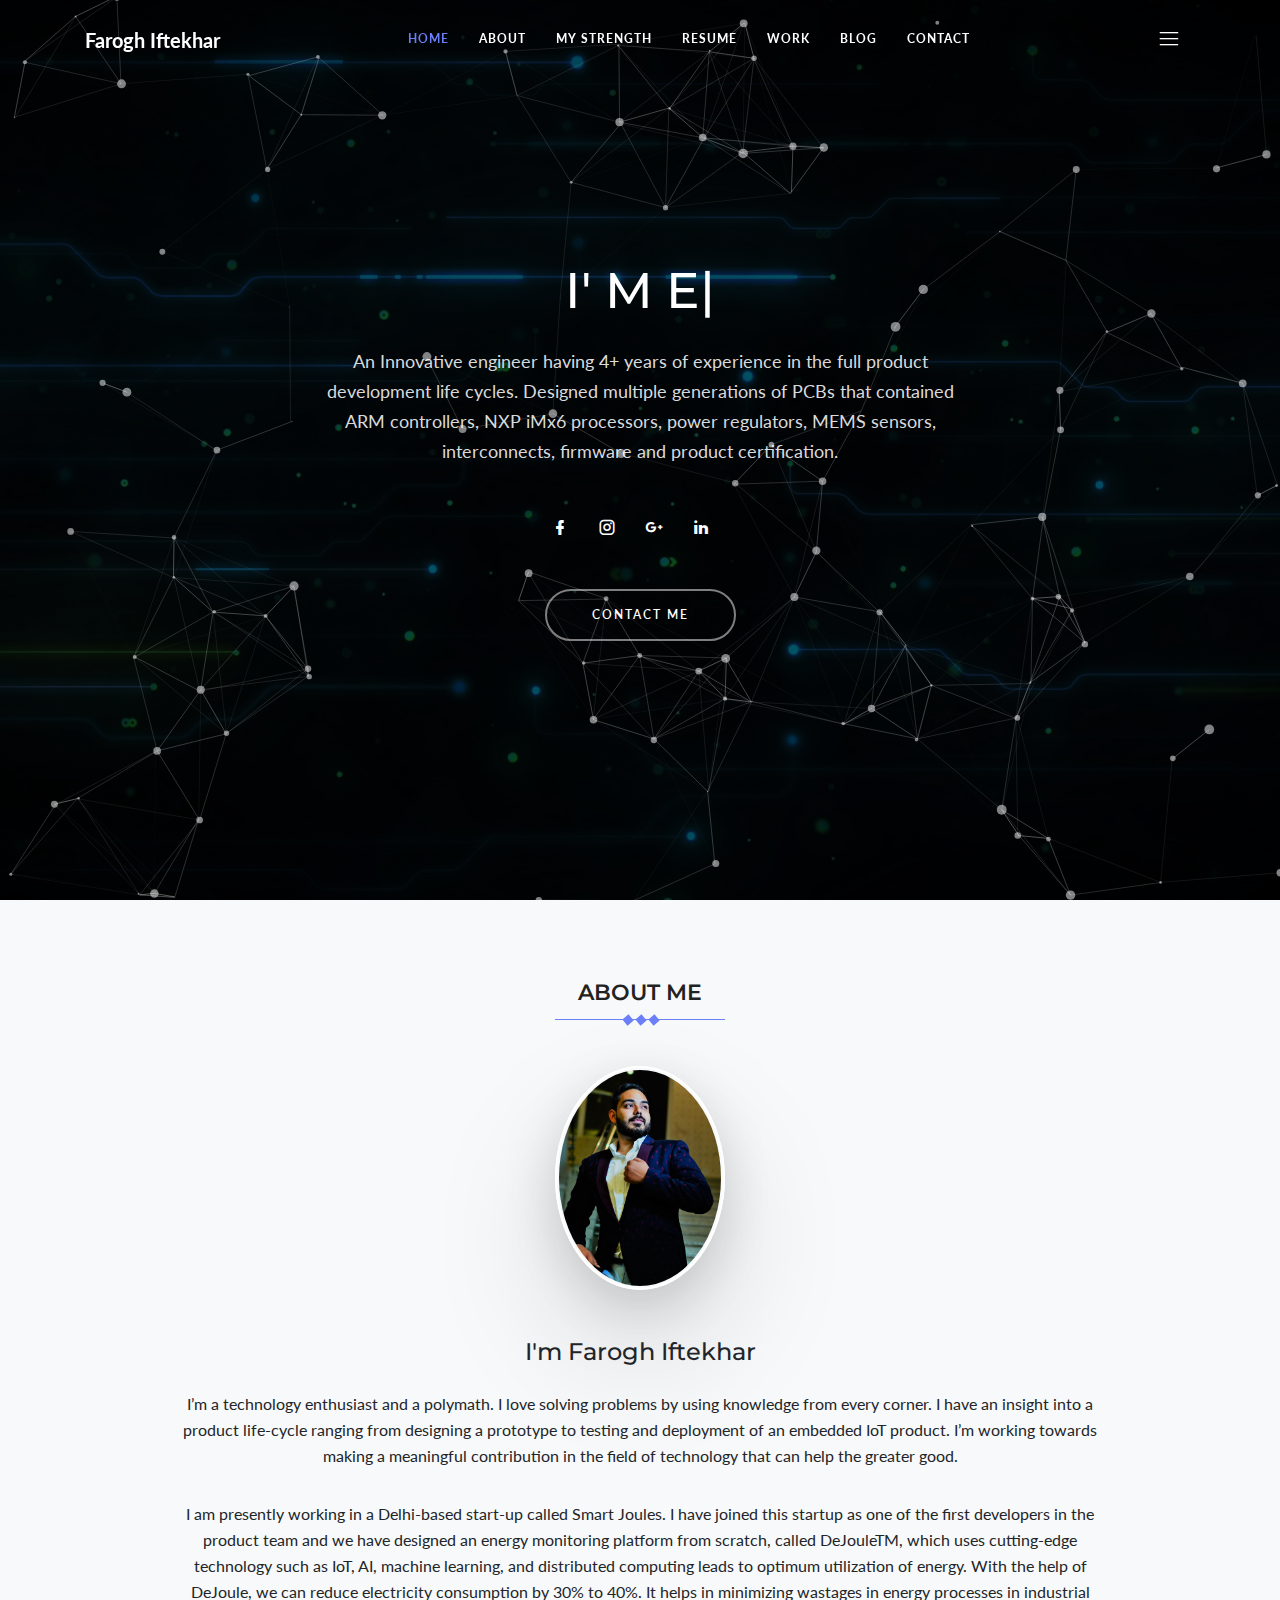
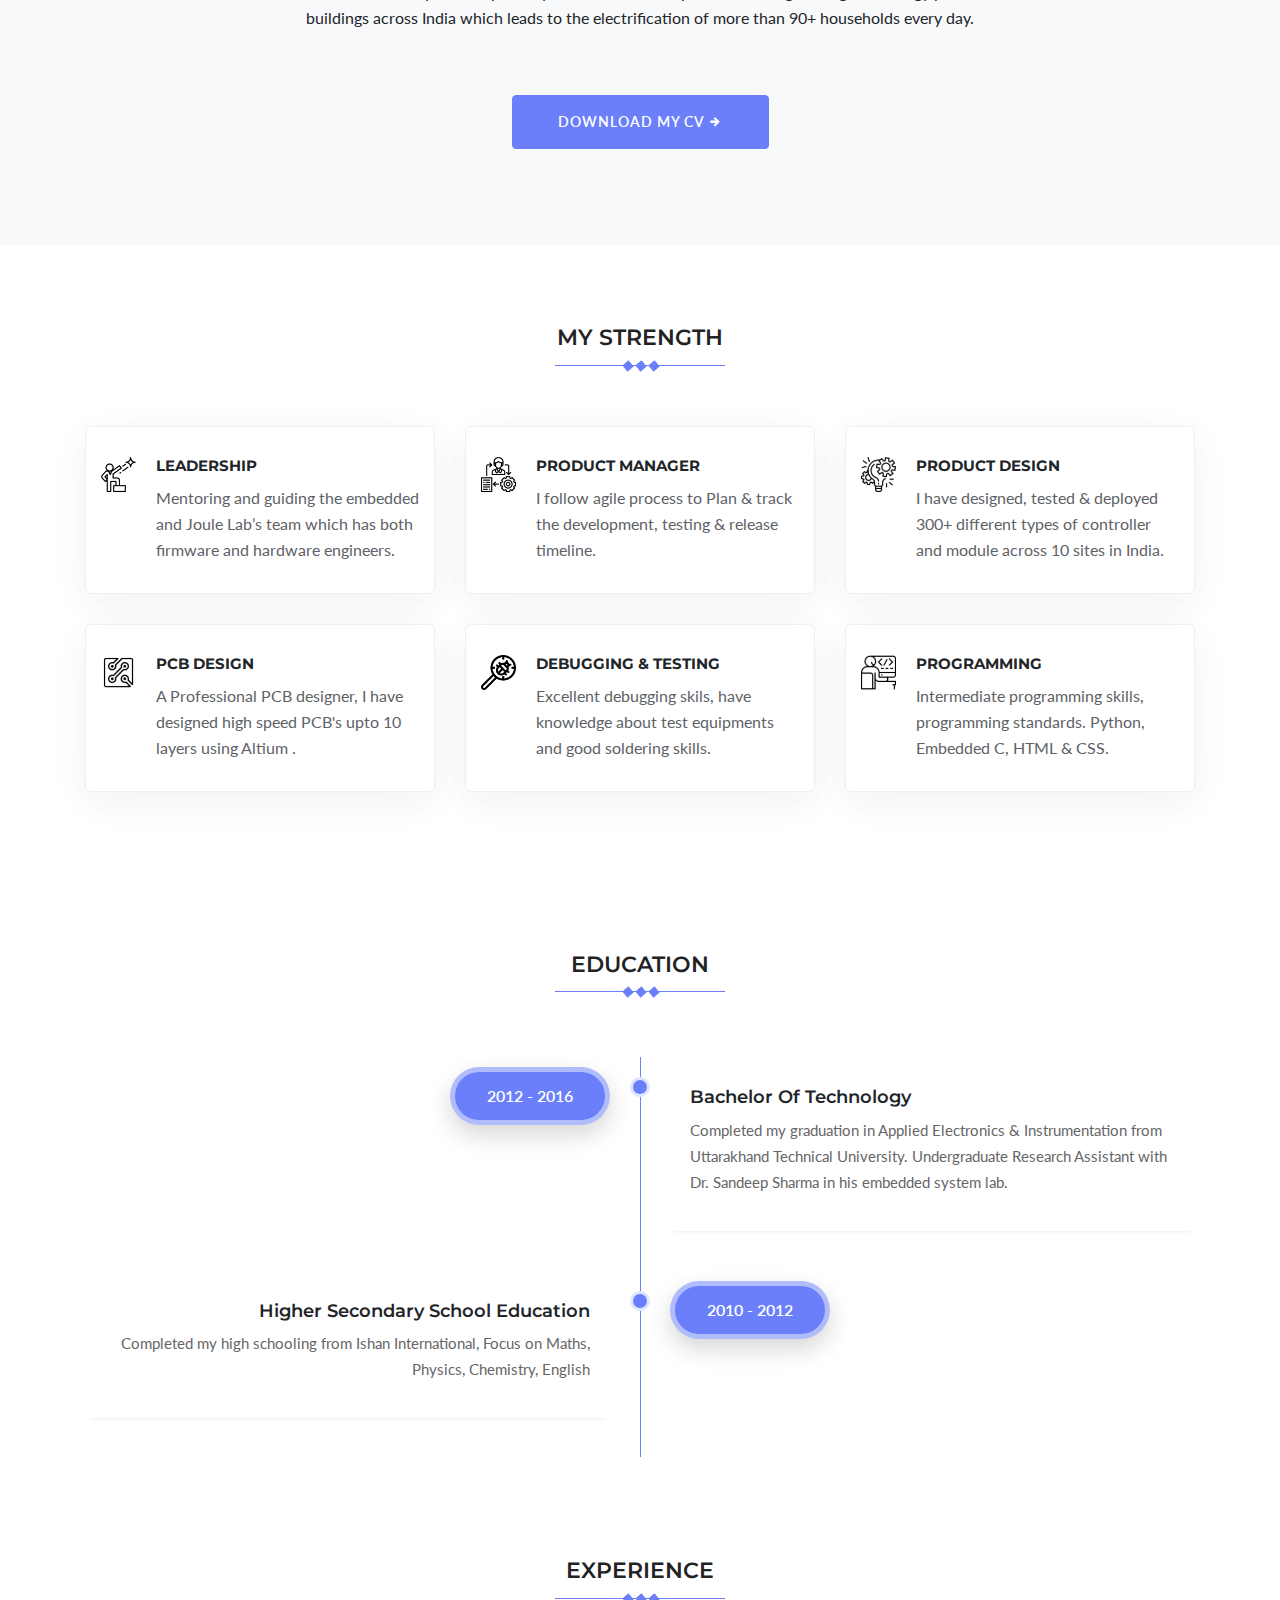
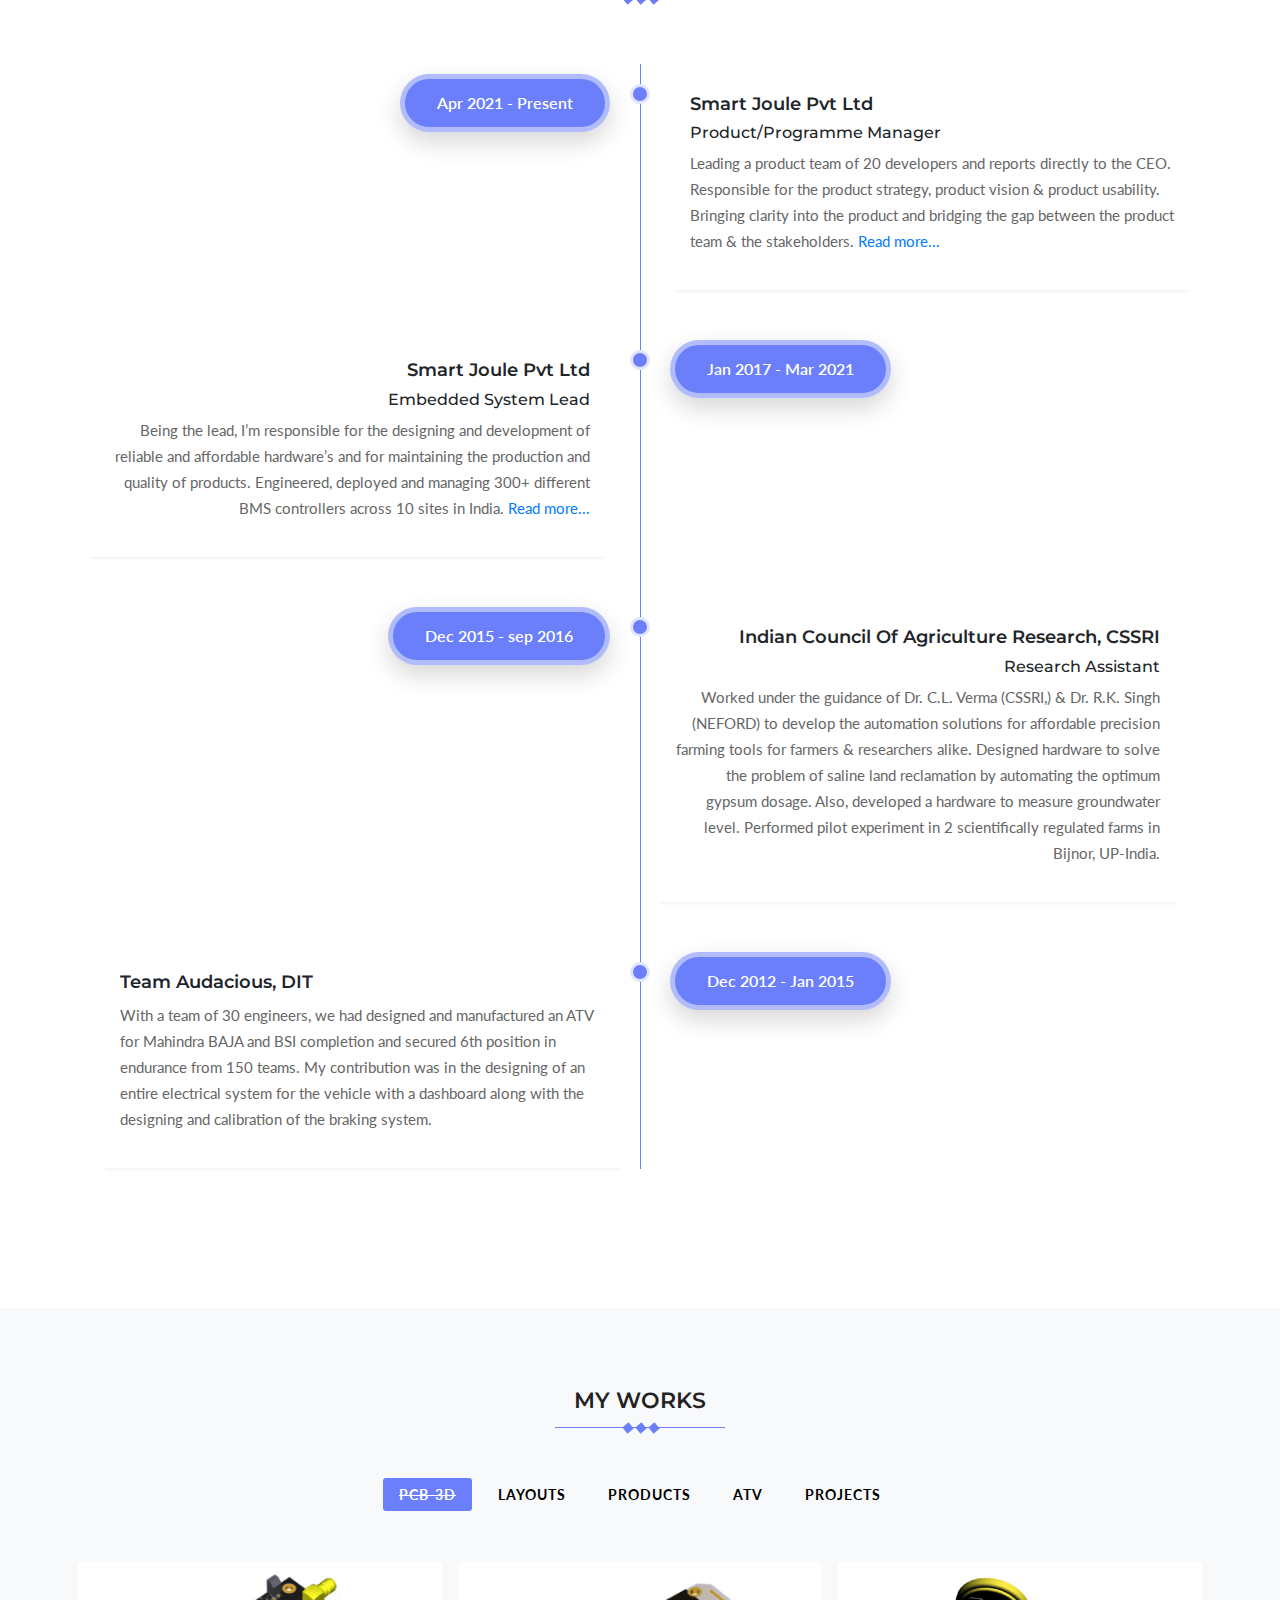
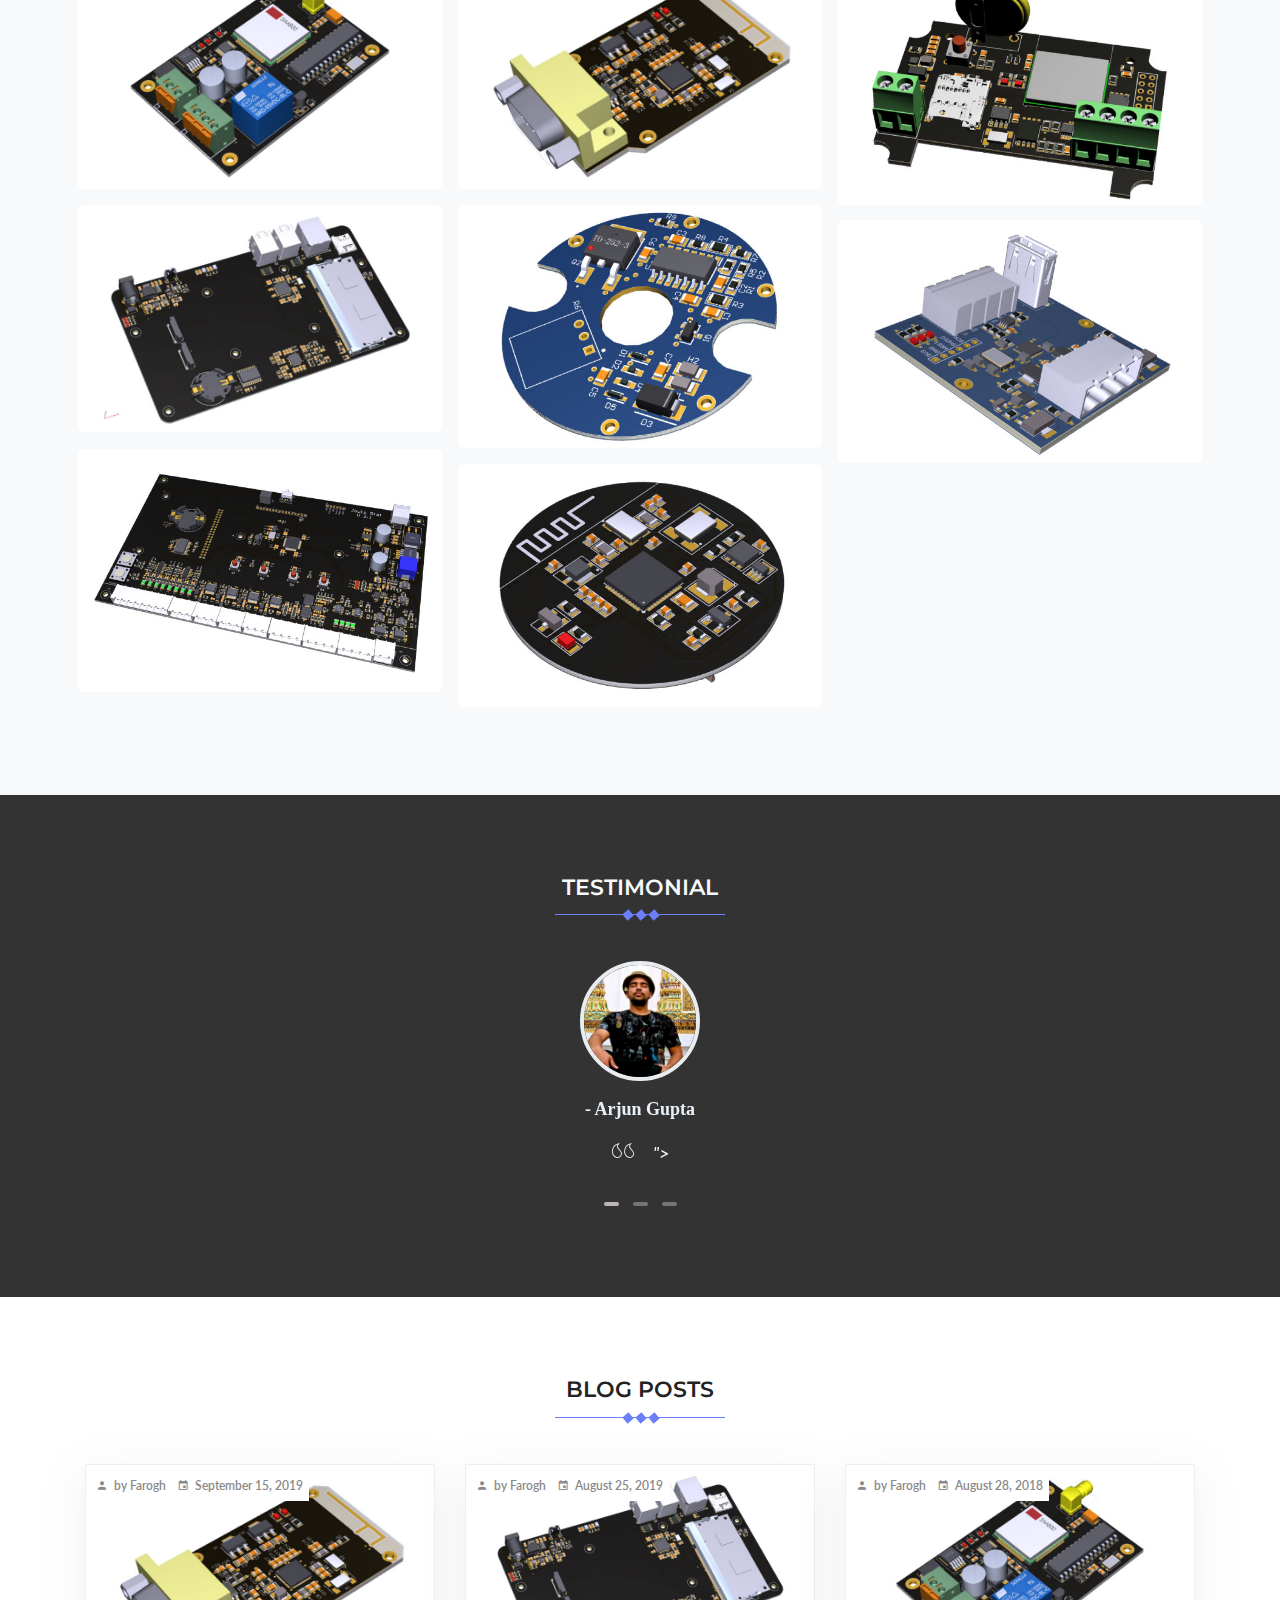
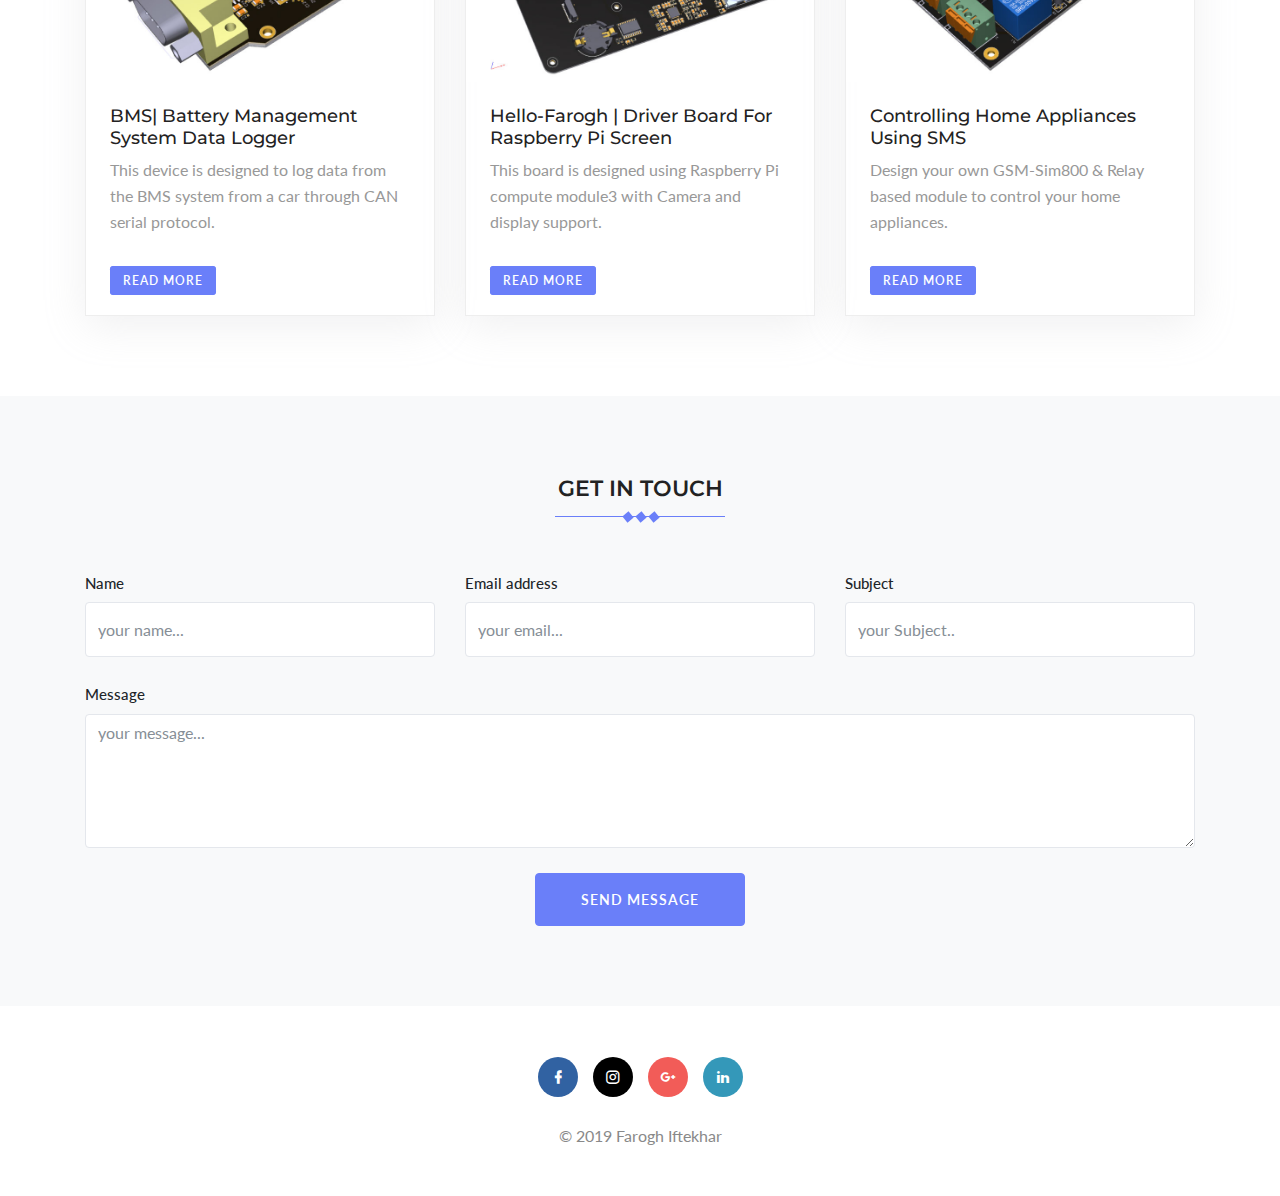
==== commit 0bebdecb: "Profile Update" ====
--- a/index.html
+++ b/index.html
@@ -122,7 +122,7 @@
                             <div class="col-md-12">
                                 <div class="text-center">
                                     <h4 class="home-title text-white"><span class="element" data-elements="I' m Embedded design archiect & PCB designer"></span></h4>
-                                    <p class="home-sub-title pt-4">An Innovative engineer having 3+ years of experience in the full product development
+                                    <p class="home-sub-title pt-4">An Innovative engineer having 4+ years of experience in the full product development
                                          life cycles. Designed multiple generations of PCBs that contained ARM controllers, NXP iMx6 processors, power regulators, MEMS sensors, interconnects, firmware and product certification.</p>
 
                                     <ul class="social-icons list-unstyled pt-5">
@@ -165,20 +165,23 @@
                         <div class="about-content text-center mt-3">
                             <img src="images/img-about.jpg" alt="" class="img-fluid rounded-circle mx-auto d-block">
                             <h4 class="pt-5">I'm Farogh Iftekhar </h4>
-                            <p class="pt-3">I’m a technology enthusiast and a polymath. I love solving problems by using knowledge 
-                                from every corner. I have insight of a product lifecycle ranging from designing a prototype to 
-                                testing and deployment of an embedded product. I still am in pursuit of my quest for acquiring 
-                                technical proficiency with real time system. I’m working towards making a meaningful contribution 
-                                in the field of technology which can help the greater good.</p>
-
-                            <p class="pt-3">I am presently working in a Delhi based start-up where we designed a system from scratch, 
-                                called DeJoule, which uses cutting edge technology such as IOT, AI, machine learning and distributed 
-                                computing which lead to optimum utilization of energy. With the help of DeJoule, we are able to reduce 
-                                electricity consumption by 30% to 40%. It helps in minimizing wastages in energy processes in industrial 
-                                buildings across India which leads to the electrification of more than 90+ household every day.</p>
+                            <p class="pt-3">I’m a technology enthusiast and a polymath. I love solving problems by using knowledge
+                                    from every corner. I have an insight into a product life-cycle ranging from designing a
+                                    prototype to testing and deployment of an embedded IoT product. I’m working towards
+                                    making a meaningful contribution in the field of technology that can help the greater good.
+                            </p>
+
+                            <p class="pt-3">I am presently working in a Delhi-based start-up called Smart Joules. I have joined this startup
+                                    as one of the first developers in the product team and we have designed an energy
+                                    monitoring platform from scratch, called DeJouleTM, which uses cutting-edge technology
+                                    such as IoT, AI, machine learning, and distributed computing leads to optimum utilization of
+                                    energy. With the help of DeJoule, we can reduce electricity consumption by 30% to 40%. It
+                                    helps in minimizing wastages in energy processes in industrial buildings across India which
+                                    leads to the electrification of more than 90+ households every day.
+                            </p>
                         </div>
                         <div class="text-center mt-5">
-                            <a href="PDF/CV.pdf" target="_blank" class="btn btn-custom m-3">Download Resume
+                            <a href="PDF/CV.pdf" target="_blank" class="btn btn-custom m-3">Download My CV
                                     <i class="mdi mdi-arrow-right-thick"></i>
                                 </a>
                         </div>
@@ -365,45 +368,62 @@
                     <div class="timeline-item">
                         <div class="row">
                             <div class="col-md-6">
-                                <div class="duration date-label-left">Jan 2017 - Present</div>
+                                <div class="duration date-label-left">Apr 2021 - Present</div>
                             </div>
                             <div class="col-md-6">
                                 <div class="event event-description-right">
+                                    <h4>Smart Joule Pvt ltd</h4>
+                                    <h6>Product/Programme Manager</h6>
+                                    <p class="timeline-subtitle">Leading a product team of 20 developers and reports directly to the CEO.
+                                    Responsible for the product strategy, product vision & product usability. Bringing clarity into the
+                                    product and bridging the gap between the product team &
+                                    the stakeholders. <a href="PDF/CV.pdf" target="_blank">Read more...</a>
+                                    </p> 
+                                </div>
+                            </div>
+                        </div>
+                    </div>
+
+                    <div class="timeline-item">
+                        <div class="row">
+                            <div class="col-md-6">
+                                <div class="event event-description-left">
                                     <h4>Smart Joule Pvt ltd</h4>
                                     <h6>Embedded System Lead</h6>
                                     <p class="timeline-subtitle">Being the lead, I’m responsible for the designing and development 
                                         of reliable and affordable hardware’s and for maintaining the production and quality of products. 
                                         Engineered, deployed and managing 300+ different BMS controllers across 10 sites in India. <a href="PDF/CV.pdf" target="_blank">Read more...</a>
-                                    </p> 
-                                </div>
+                                    </p>
+                                </div>
+                            </div>
+                            <div class="col-md-6">
+                                <div class="duration duration-right ">Jan 2017 - Mar 2021</div>
                             </div>
                         </div>
                     </div>
 
                     <div class="timeline-item">
                         <div class="row">
+                        <div class="col-md-6">
+                                <div class="duration date-label-left ">Dec 2015 - sep 2016</div>
+                            </div>
                             <div class="col-md-6">
                                 <div class="event event-description-left">
                                     <h4>Indian Council of Agriculture Research, CSSRI </h4>
                                     <h6>Research Assistant</h6>
-                                    <p class="timeline-subtitle">Worked under the guidance of Prof. Dr. C.L. Verma (CSSRI,) & Dr. R.K. Singh 
+                                    <p class="timeline-subtitle">Worked under the guidance of Dr. C.L. Verma (CSSRI,) & Dr. R.K. Singh 
                                         (NEFORD) to develop the automation solutions for affordable precision farming tools for farmers 
                                         & researchers alike. Designed hardware to solve the problem of saline land reclamation by automating 
                                         the optimum gypsum dosage. Also, developed a hardware to measure groundwater level. Performed pilot 
-                                        experiment in 2 scientifically regulated farms in Patwakheda, UP-India.
+                                        experiment in 2 scientifically regulated farms in Bijnor, UP-India.
                                     </p>
                                 </div>
                             </div>
-                            <div class="col-md-6">
-                                <div class="duration duration-right ">Dec 2015 - sep 2016</div>
-                            </div>
+                            
                         </div>
                     </div>
                     <div class="timeline-item">
                         <div class="row">
-                            <div class="col-md-6">
-                                <div class="duration date-label-left"> Dec 2012 - Jan 2015</div>
-                            </div>
                             <div class="col-md-6">
                                 <div class="event event-description-right">
                                     <h4>Team Audacious, DIT</h4>
@@ -413,6 +433,9 @@
                                         a dashboard along with the designing and calibration of the braking system.
                                     </p>
                                 </div>
+                            </div>
+                            <div class="col-md-6">
+                                <div class="duration duration-right"> Dec 2012 - Jan 2015</div>
                             </div>
                         </div>
                     </div>
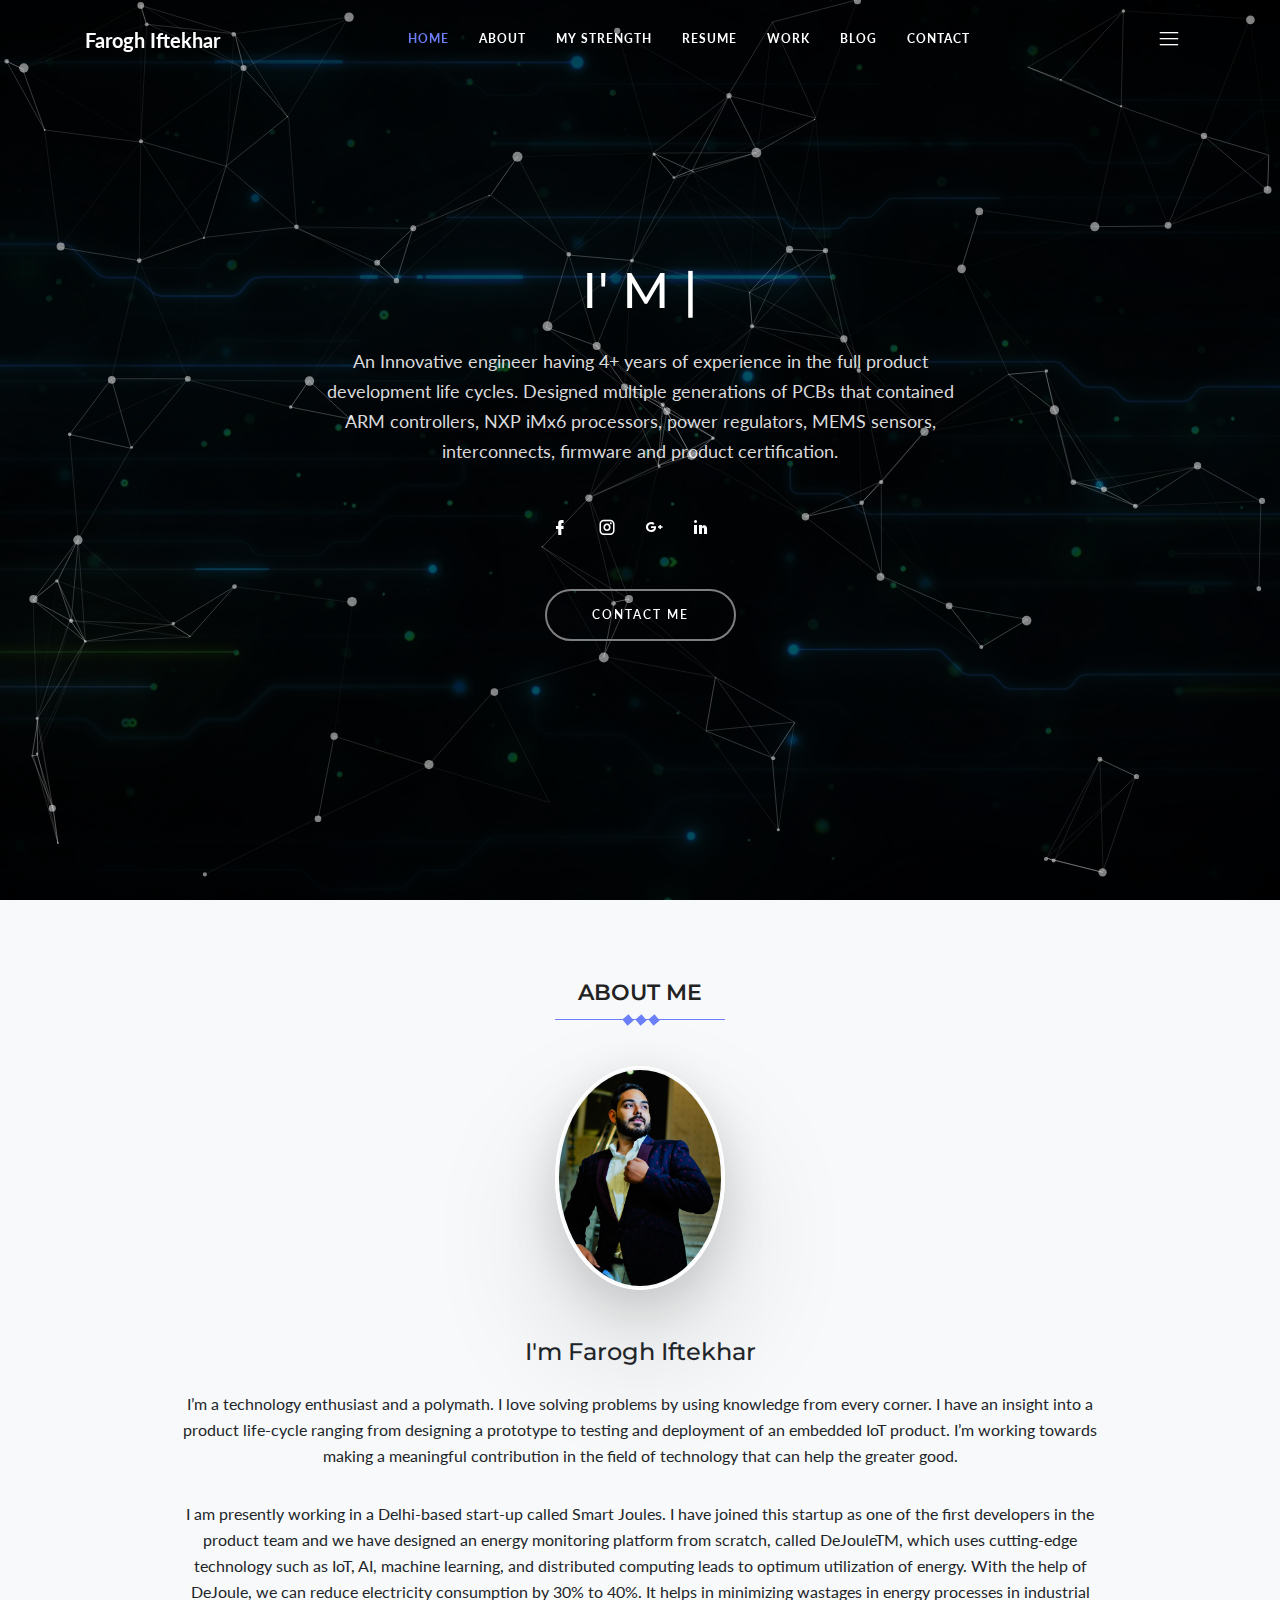
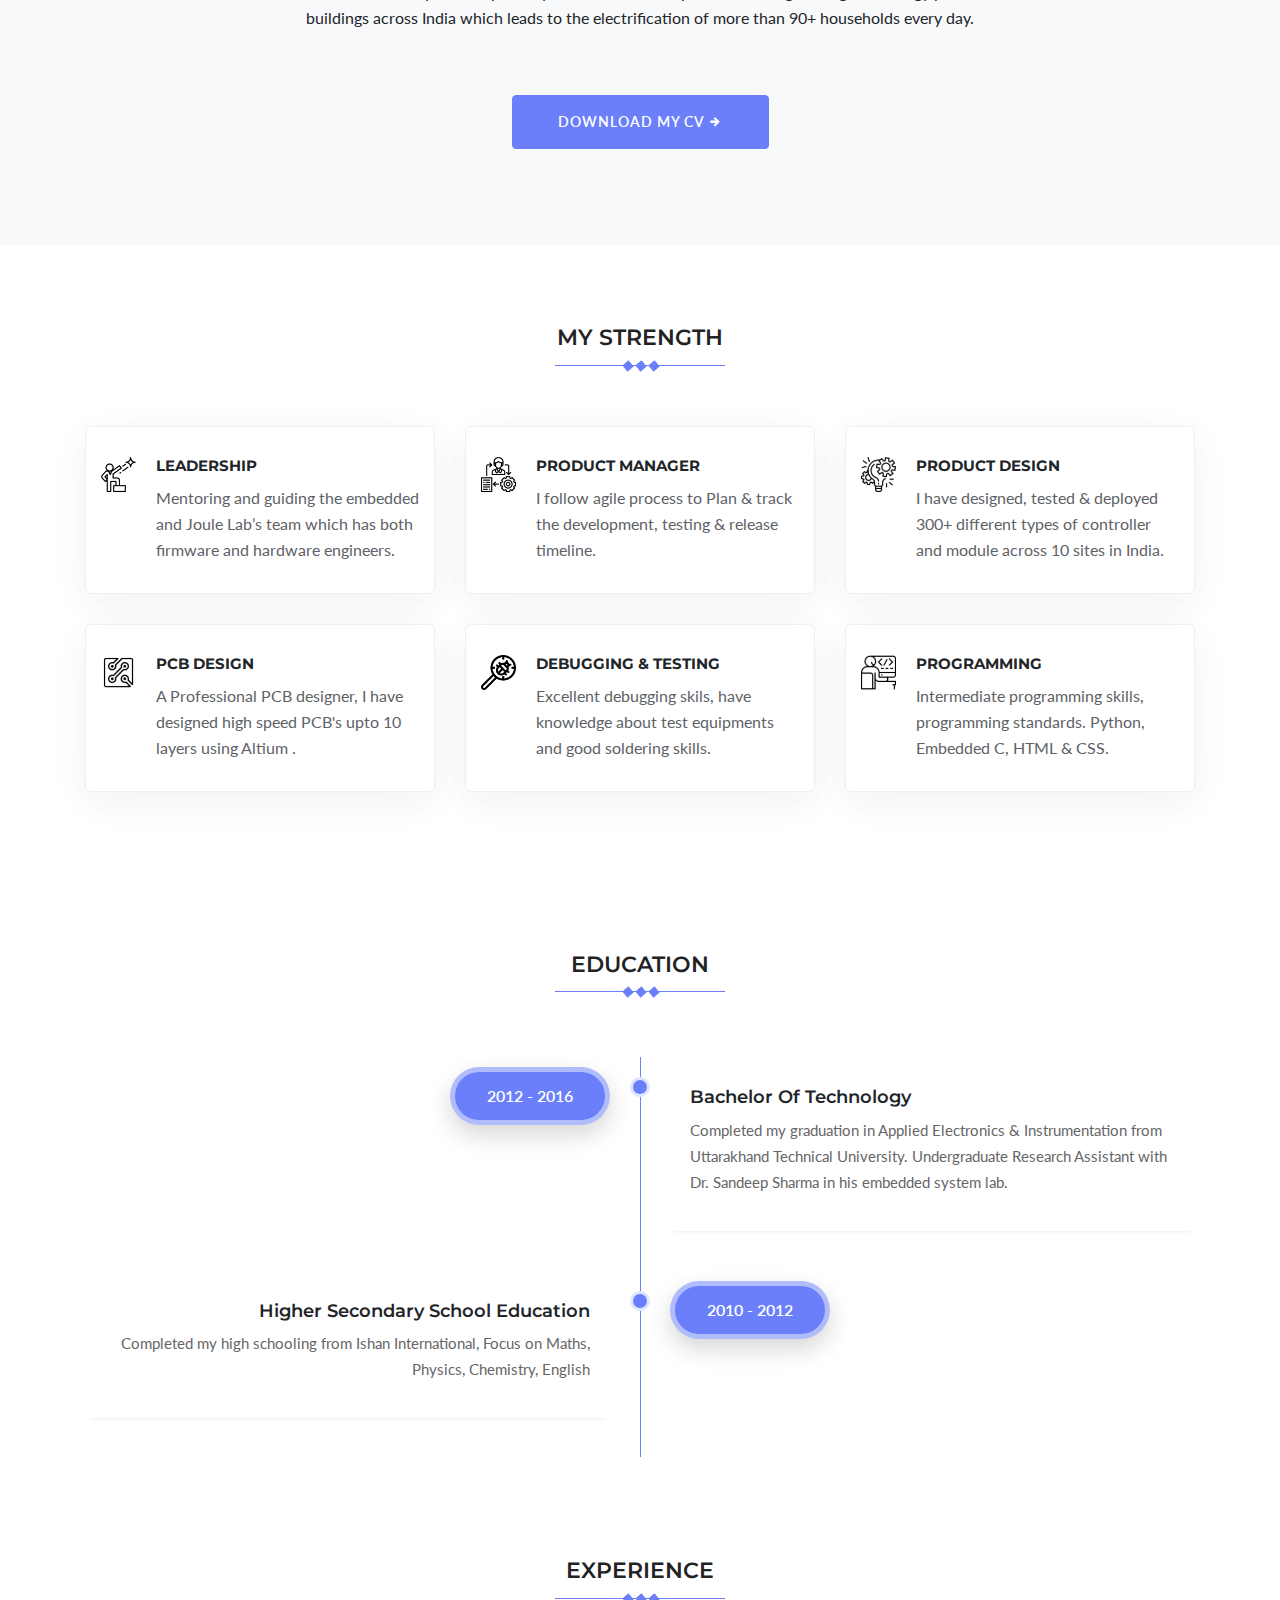
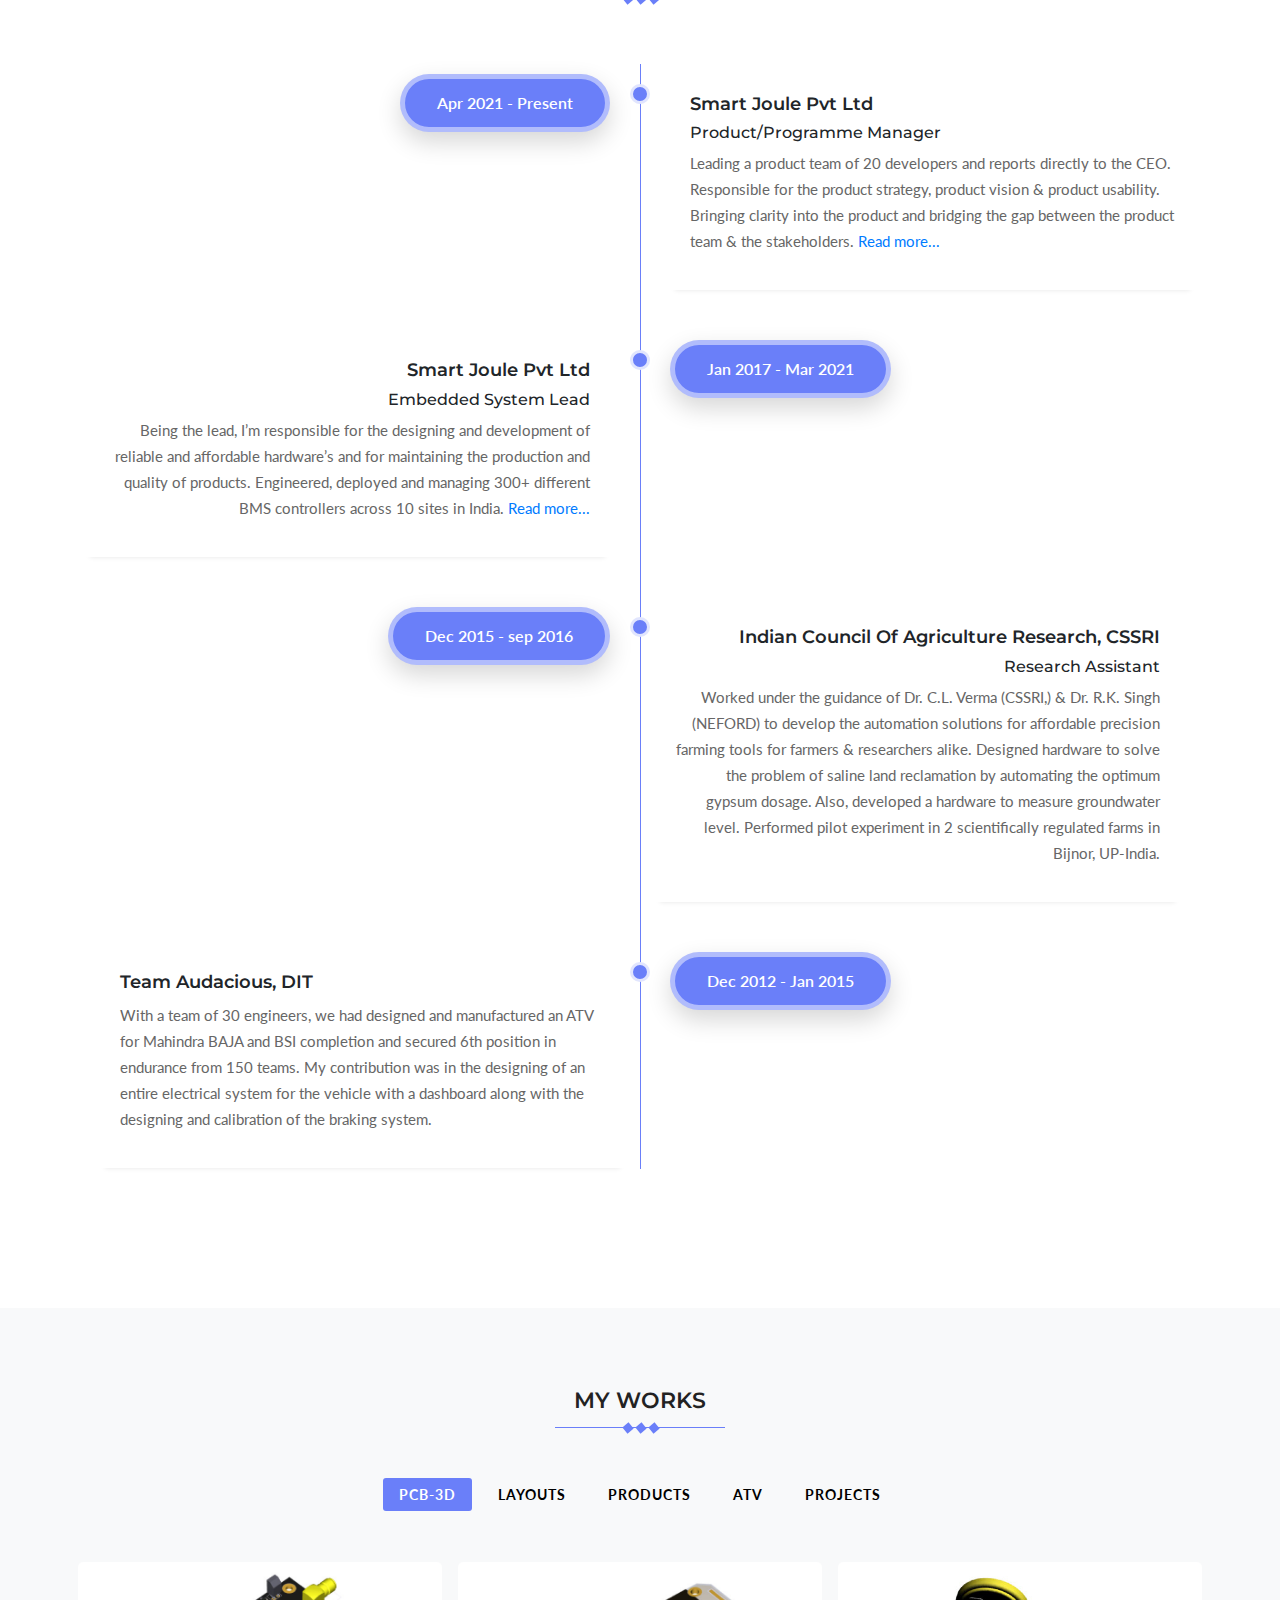
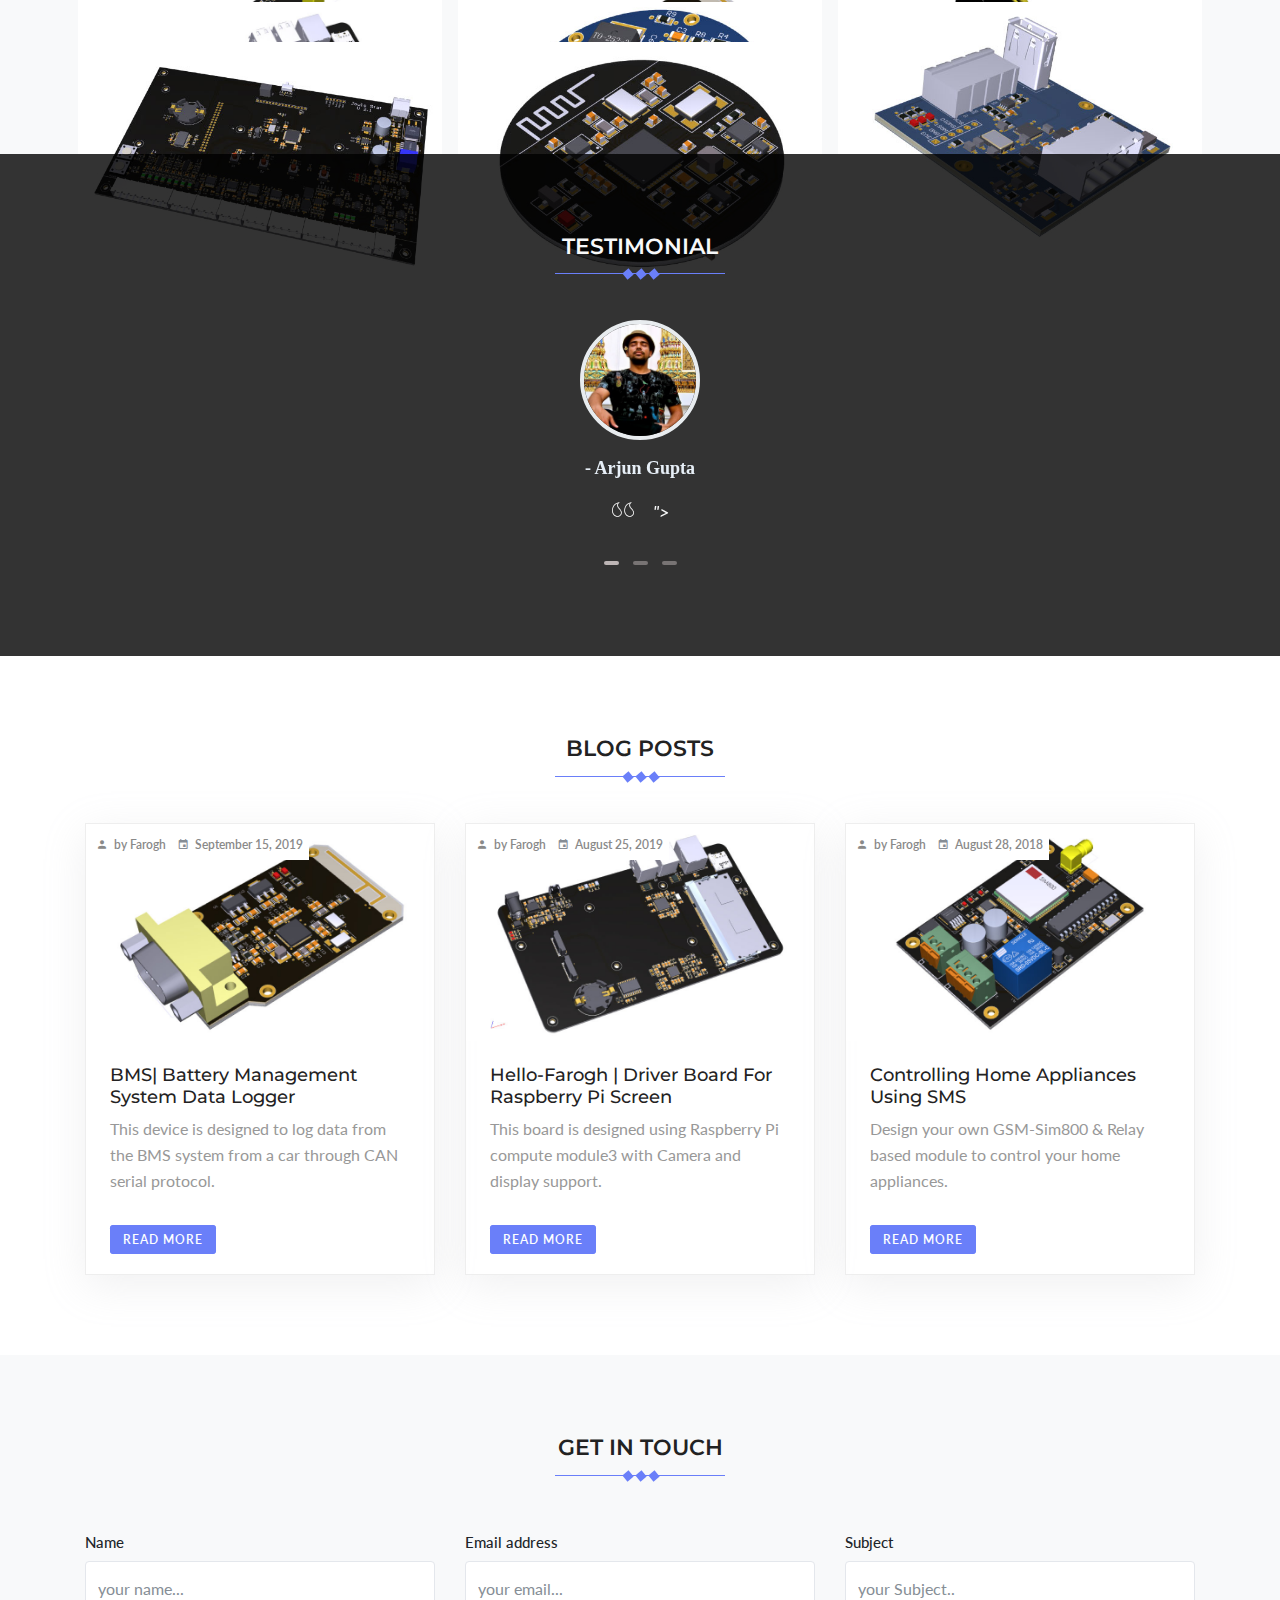
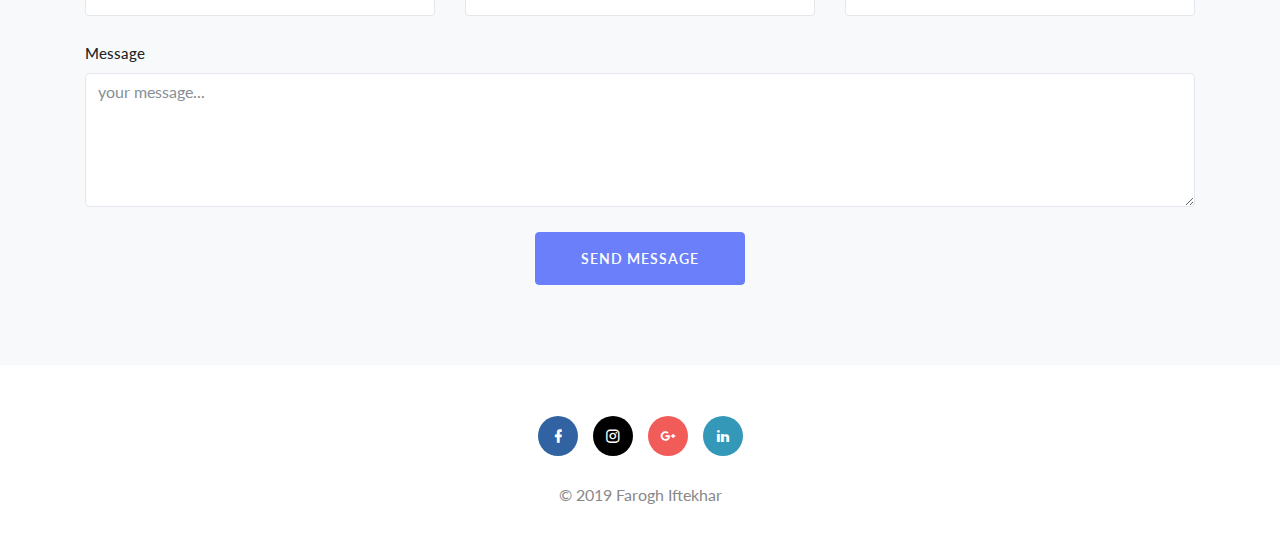
==== commit d1572da2: "Bug fix" ====
--- a/index.html
+++ b/index.html
@@ -129,7 +129,7 @@
                                         <li class="list-inline-item"><a href="https://www.facebook.com/farogh.iftekhar"><i class="mdi mdi-facebook"></i></a></li>
                                         <li class="list-inline-item"><a href="https://www.instagram.com/faroghiftekhar/"><i class="mdi mdi-instagram"></i></a></li>
                                         <li class="list-inline-item"><a href="#"><i class="mdi mdi-google-plus"></i></a></li>
-                                        <li class="list-inline-item"><a href="www.linkedin.com/in/farogh-iftekhar-445005114"><i class="mdi mdi-linkedin"></i></a></li>
+                                        <li class="list-inline-item"><a href="https://www.linkedin.com/in/farogh-iftekhar-445005114/"><i class="mdi mdi-linkedin"></i></a></li>
                                     </ul>
                                     <div class="mt-5">
                                         <a href="#contact" class="btn btn-outline-white text-uppercase">Contact Me</a>
@@ -1073,6 +1073,7 @@
         <script src="js/app.js" type="text/javascript"></script>
         <script src="js/particles.js"></script>
         <script src="js/particles.app.js"></script>
+        
         <script type="text/javascript">
             function openNav() {
                 document.getElementById("mySidenav").style.width = "20%";
@@ -1093,7 +1094,6 @@
             });
         </script>
 
-
     </body>
 
 </html>
--- a/css/style.css
+++ b/css/style.css
@@ -54,7 +54,10 @@
 }
 
 .btn {
+    position: relative;
+    z-index: 24;
     padding: 15px 45px;
+
 }
 
 .btn-sm {
@@ -444,9 +447,14 @@
 }
 
 .social-icons li a {
+    position: relative;
     font-size: 18px;
     color: #ffffff;
     padding-right: 20px;
+    z-index: 24;
+}
+.social-icons li a:hover{
+  cursor: pointer;
 }
 
 
@@ -709,7 +717,7 @@
 
 .container-filter li a.active {
     color: #ffffff !important;  
-    text-decoration: line-through !important;
+    text-decoration: none !important;
 }
 
 .gallary-box {
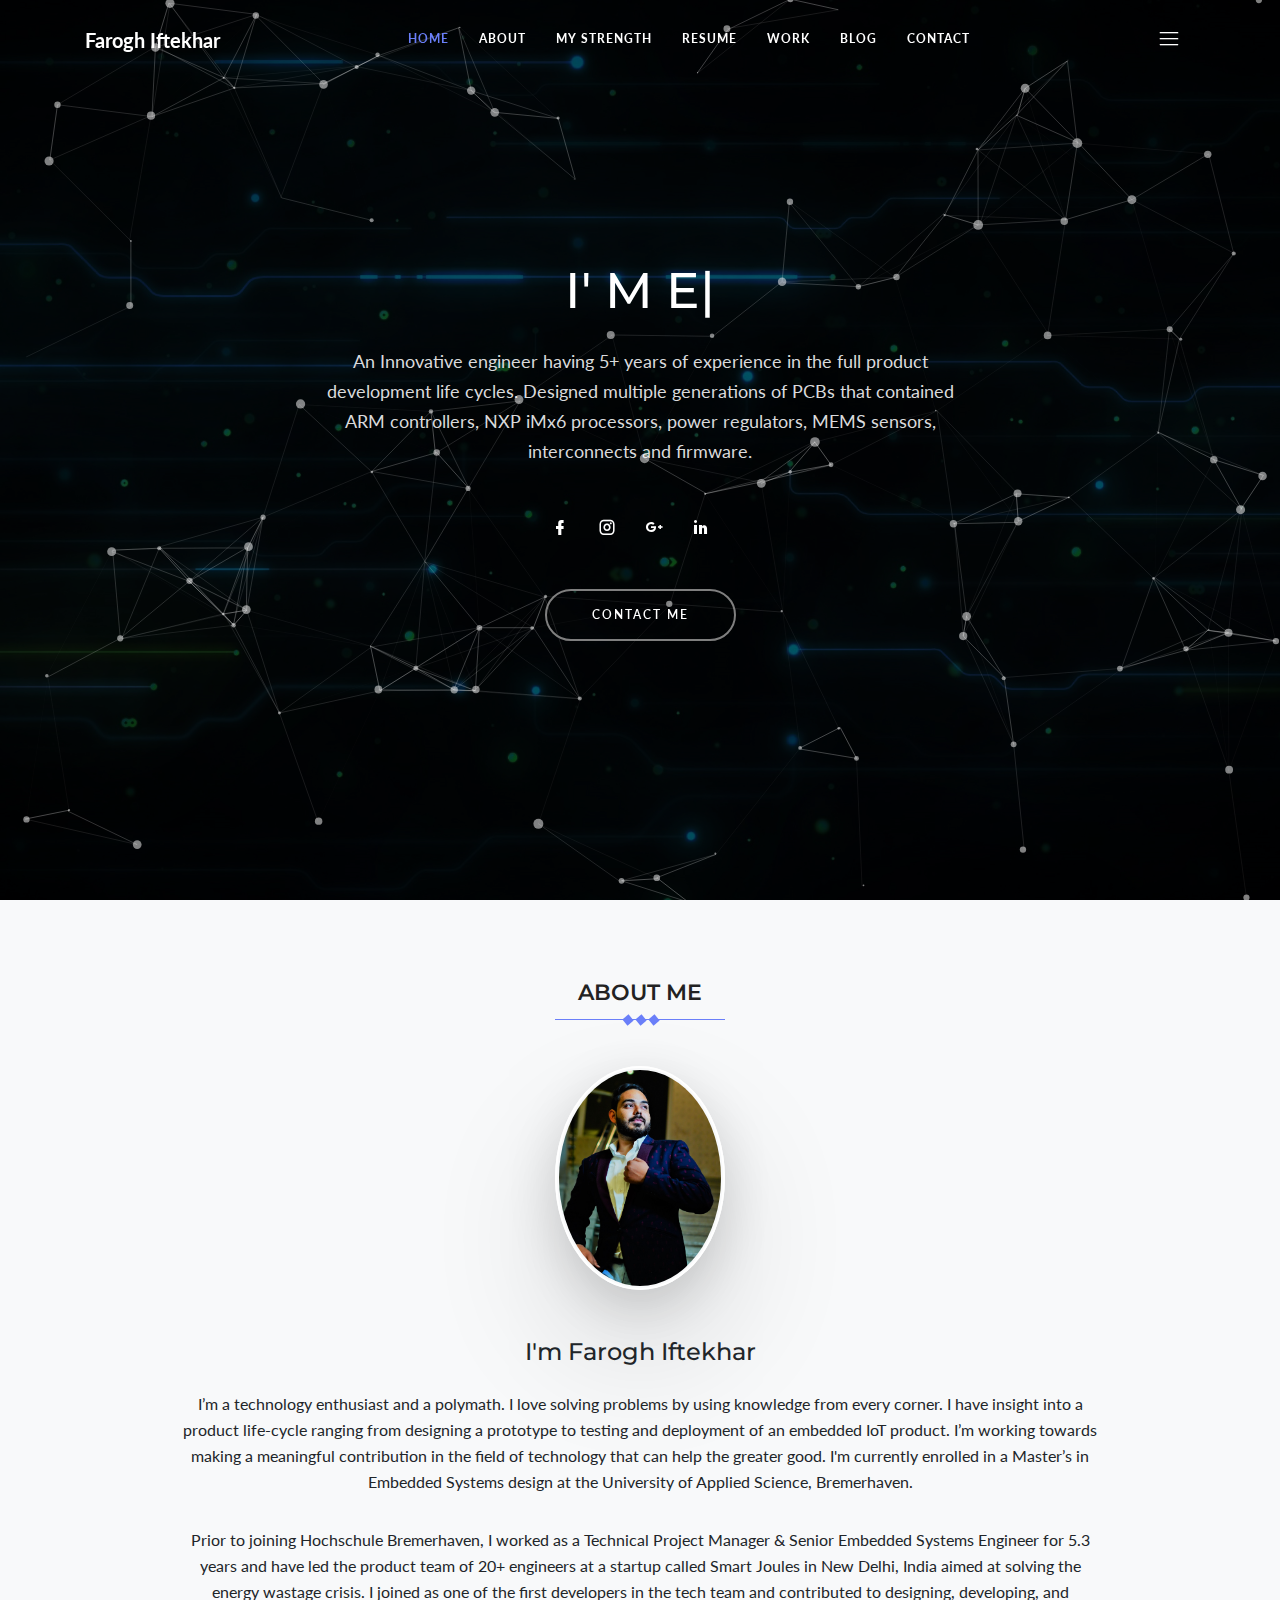
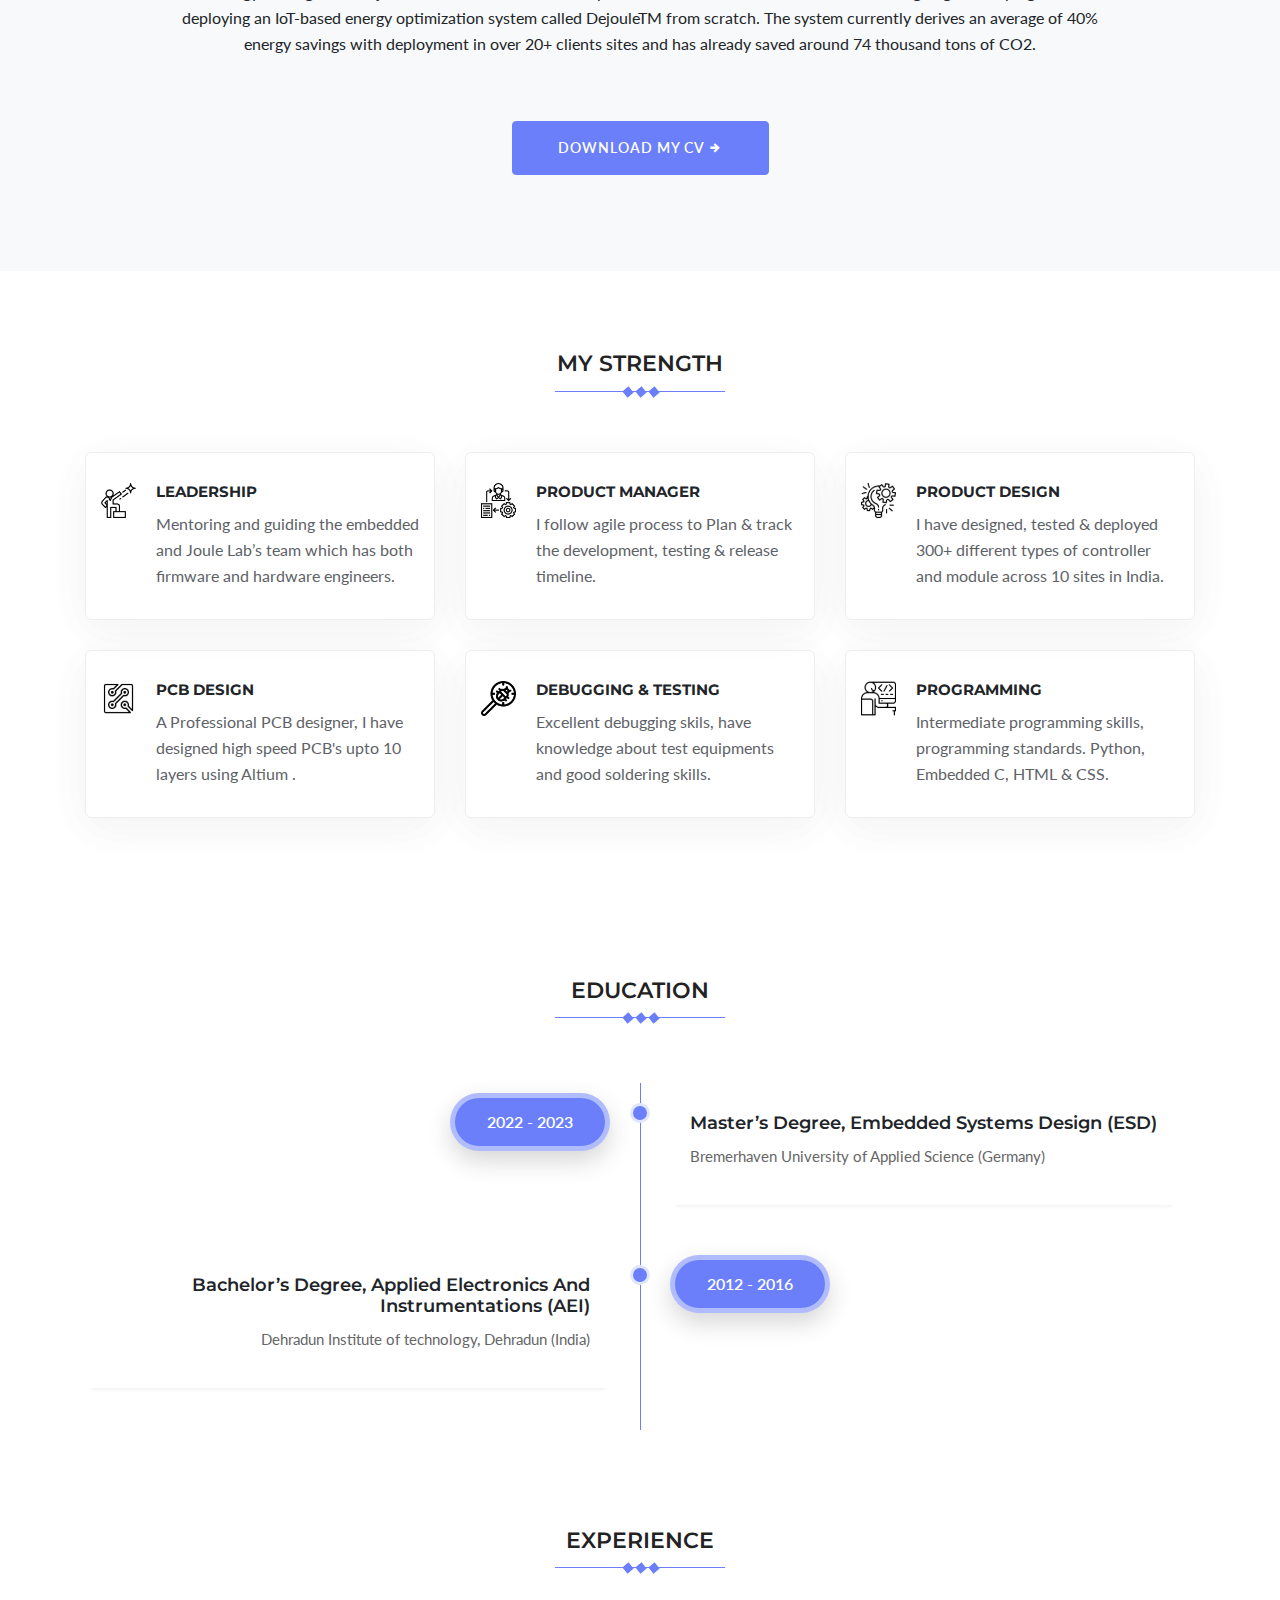
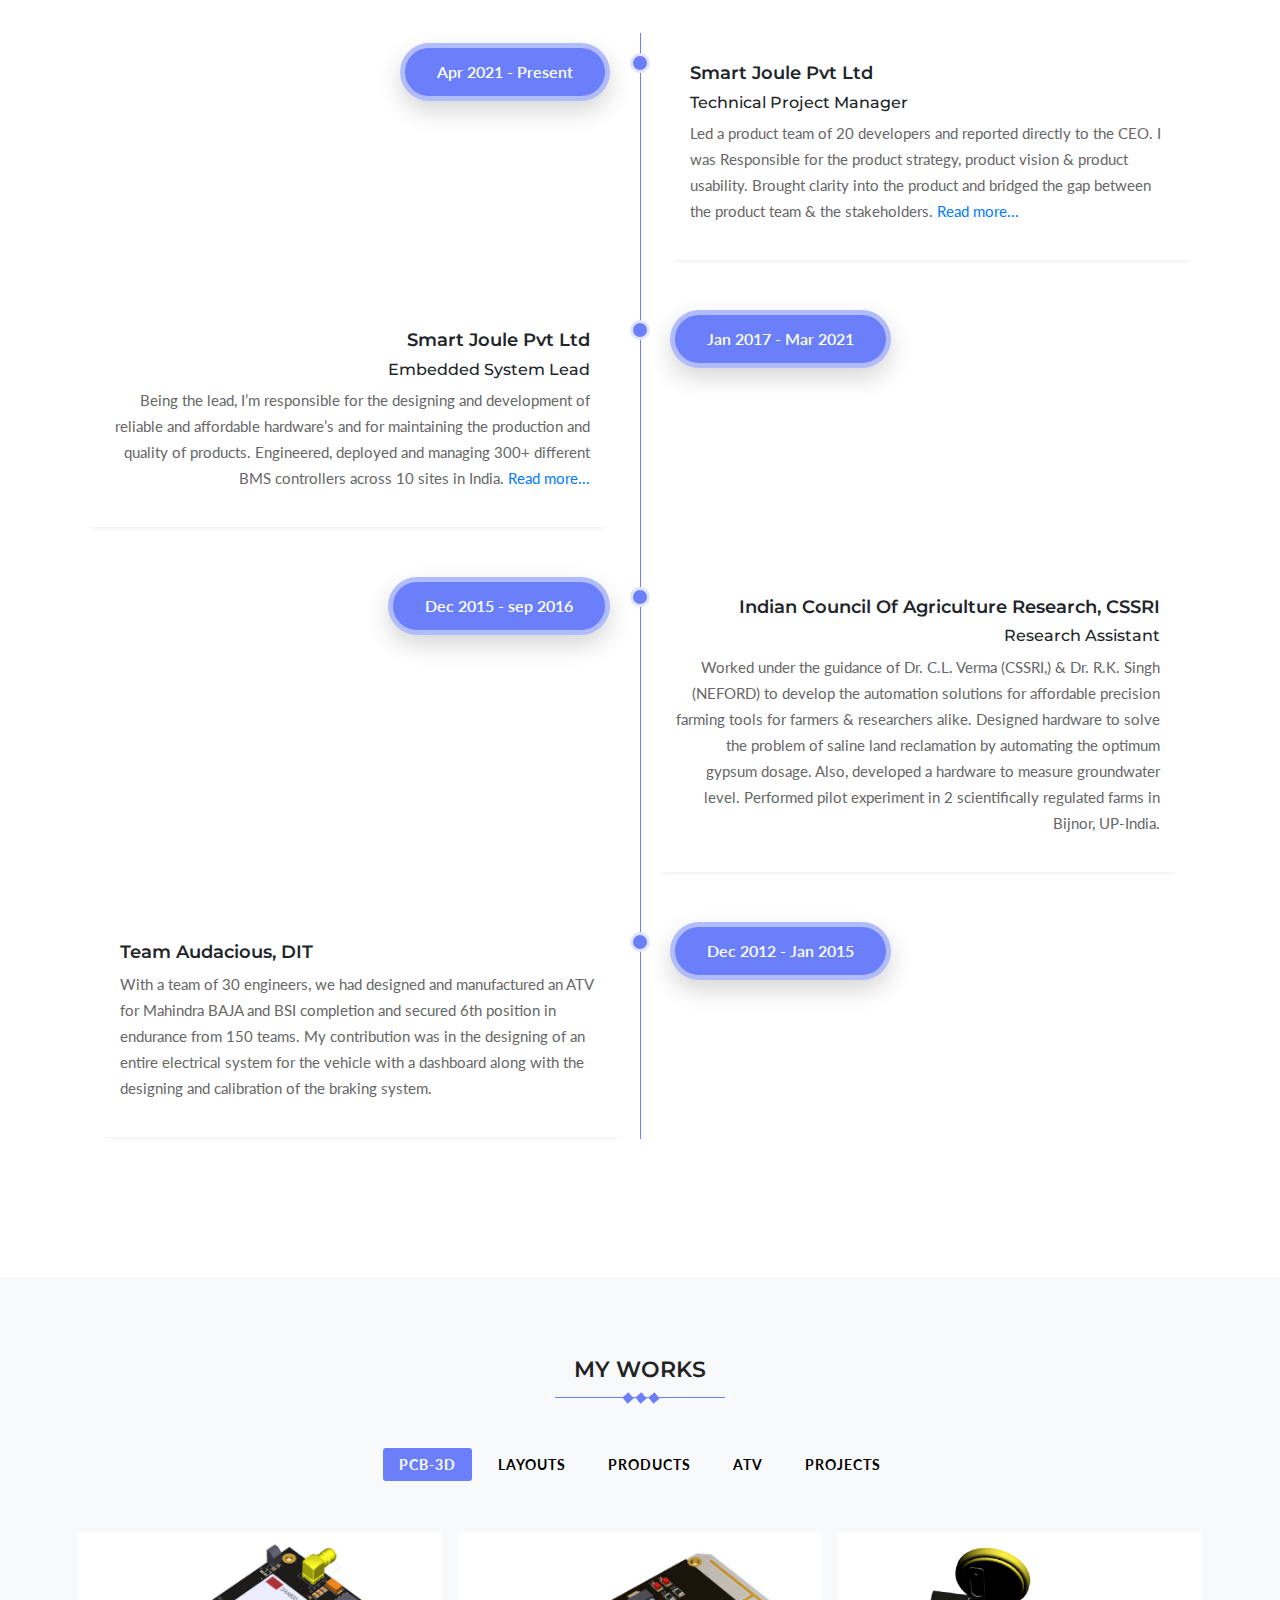
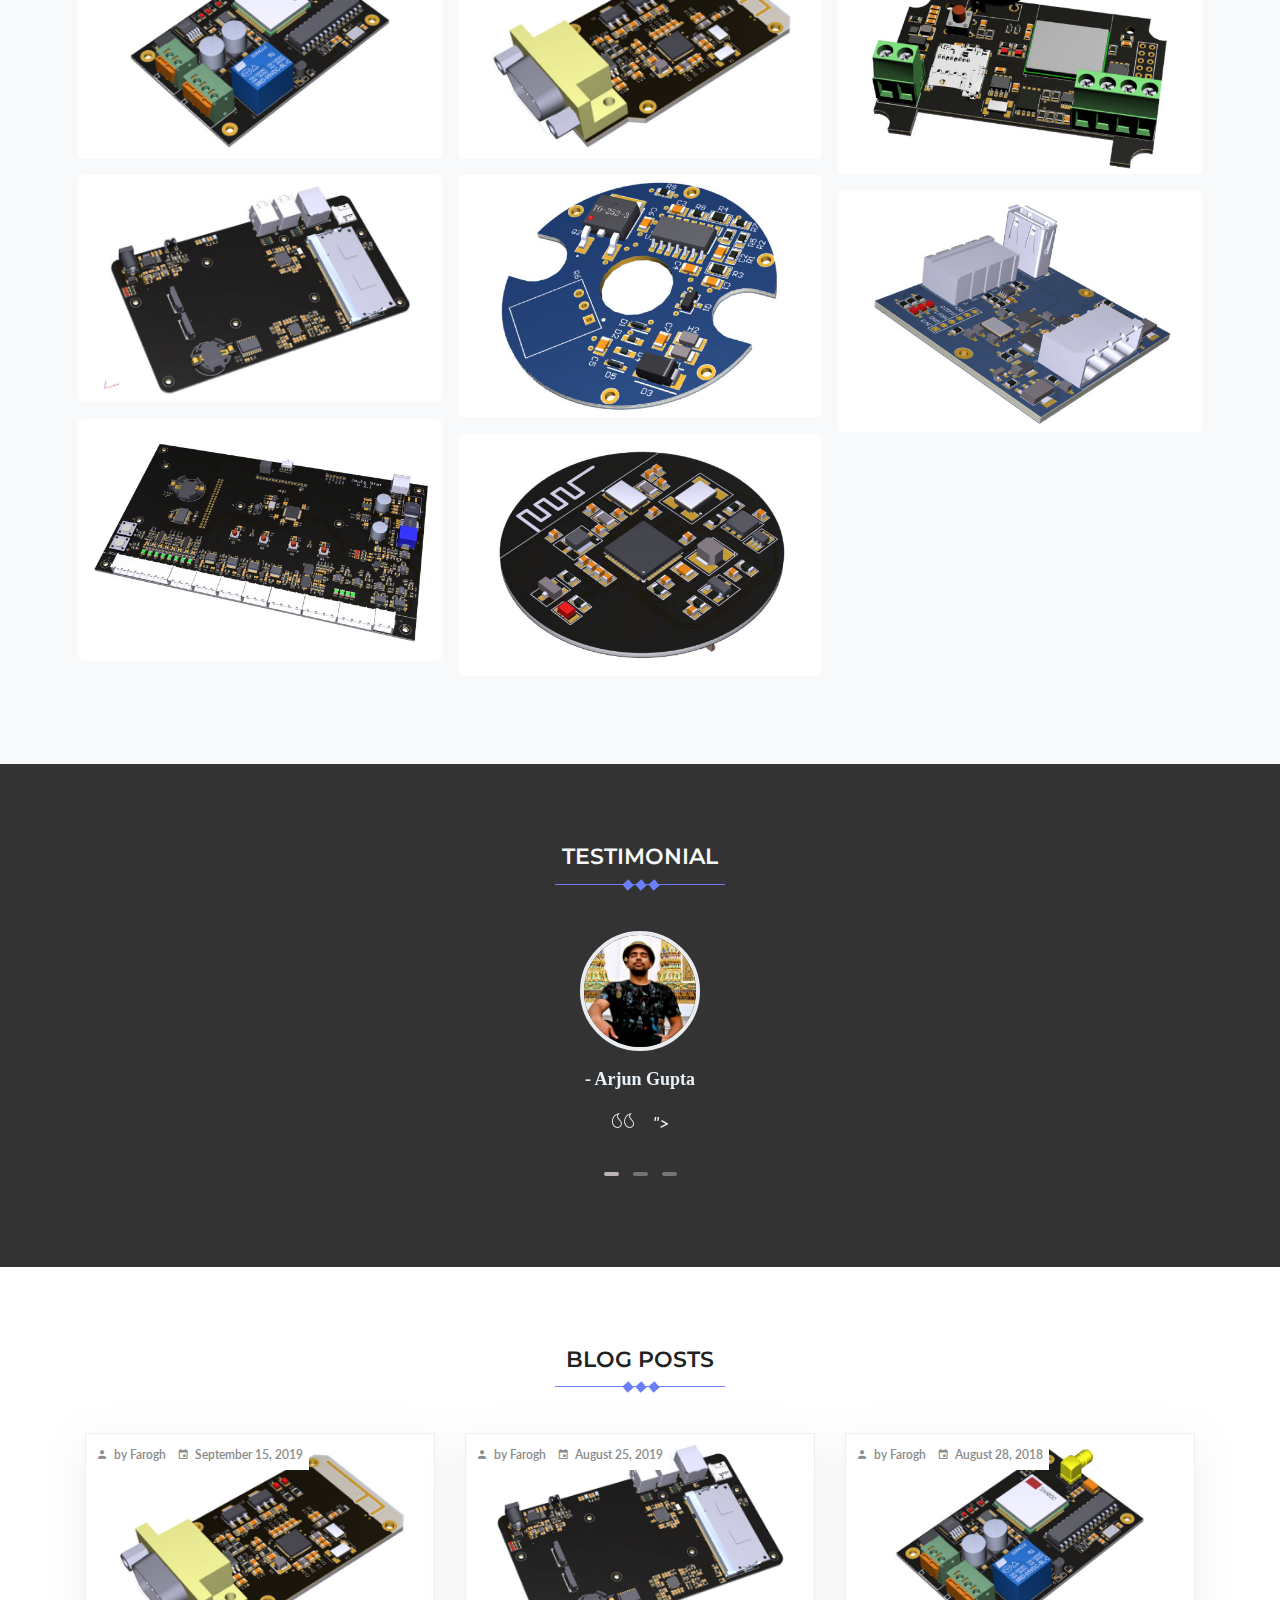
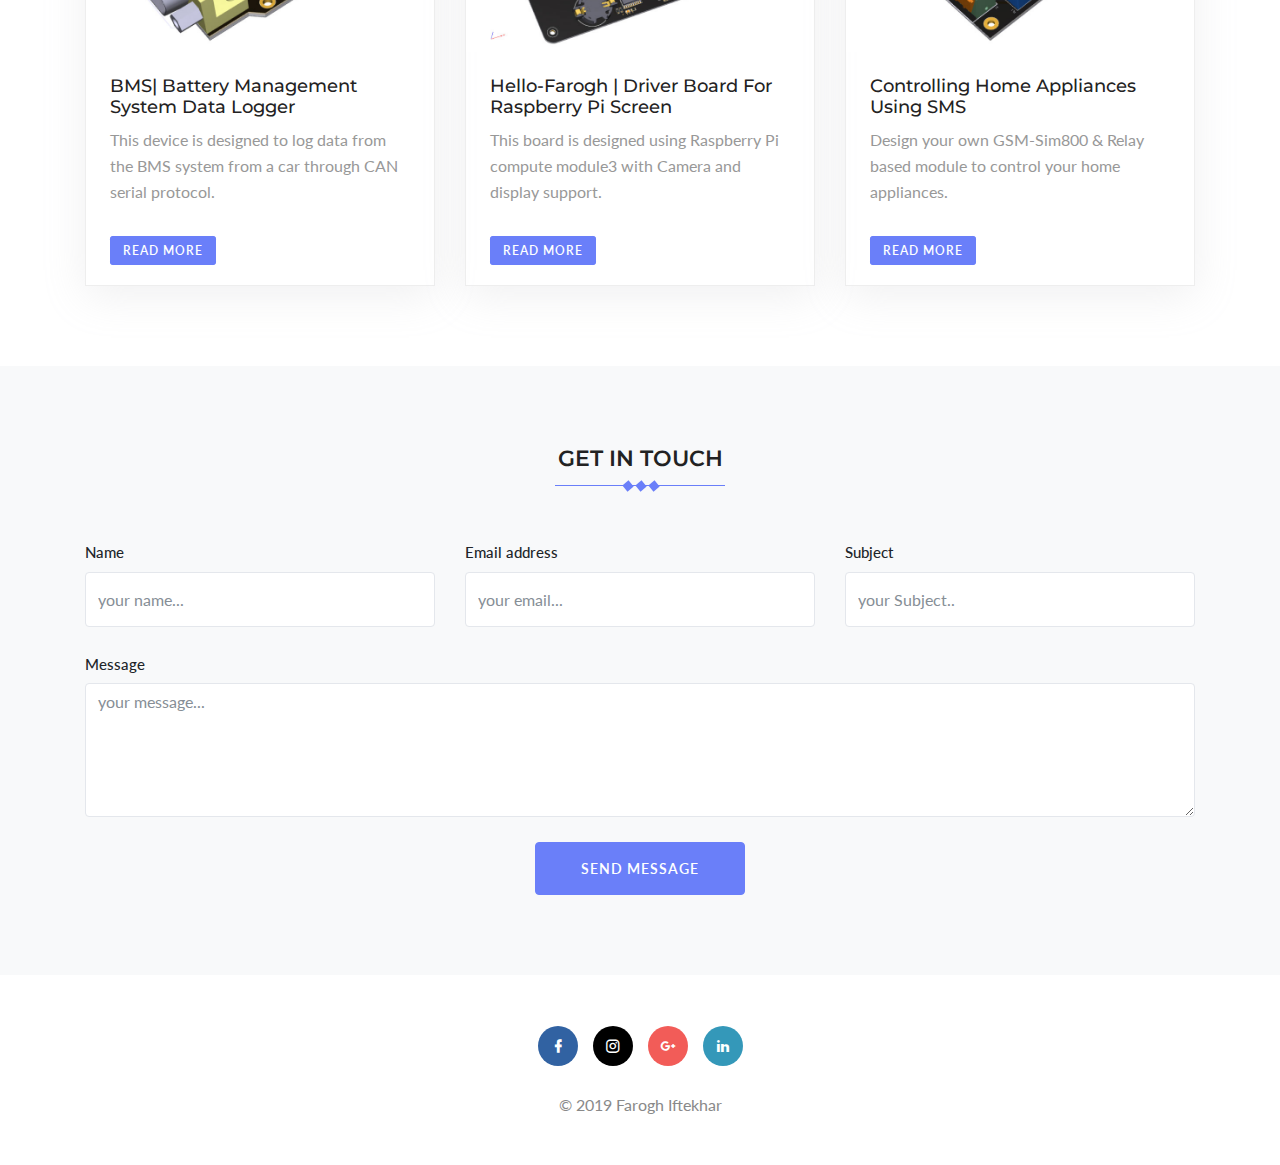
==== commit 009e8021: "masters update" ====
--- a/index.html
+++ b/index.html
@@ -32,1000 +32,1043 @@
 
 </head>
 
-    <body>
-        <!--Navbar Start-->
-        <nav class="navbar navbar-expand-md fixed-top navbar-custom sticky">
-            <div class="container">
-                <!-- LOGO -->
-                <a href="index.html" class="navbar-brand logo ">
-                    Farogh Iftekhar
-                </a>
-
-                <button class="navbar-toggler" type="button" data-toggle="collapse" data-target="#navbarCollapse" aria-controls="navbarCollapse" aria-expanded="false" aria-label="Toggle navigation">
-                    <i class="mdi mdi-menu"></i>
+<body>
+    <!--Navbar Start-->
+    <nav class="navbar navbar-expand-md fixed-top navbar-custom sticky">
+        <div class="container">
+            <!-- LOGO -->
+            <a href="index.html" class="navbar-brand logo ">
+                Farogh Iftekhar
+            </a>
+
+            <button class="navbar-toggler" type="button" data-toggle="collapse" data-target="#navbarCollapse"
+                aria-controls="navbarCollapse" aria-expanded="false" aria-label="Toggle navigation">
+                <i class="mdi mdi-menu"></i>
+            </button>
+            <div class="collapse navbar-collapse" id="navbarCollapse">
+                <ul class="navbar-nav mx-auto navbar-center">
+                    <li class="nav-item active">
+                        <a href="#home" class="nav-link">Home</a>
+                    </li>
+                    <li class="nav-item">
+                        <a href="#about" class="nav-link">About</a>
+                    </li>
+                    <li class="nav-item">
+                        <a href="#service" class="nav-link">My Strength</a>
+                    </li>
+                    <li class="nav-item">
+                        <a href="#resume" class="nav-link">Resume</a>
+                    </li>
+                    <li class="nav-item">
+                        <a href="#work" class="nav-link">Work</a>
+                    </li>
+                    <li class="nav-item">
+                        <a href="#blog" class="nav-link">Blog</a>
+                    </li>
+                    <li class="nav-item">
+                        <a href="#contact" class="nav-link">Contact</a>
+                    </li>
+                </ul>
+                <button class="navbar-toggles hidden-sm" type="button" data-toggle="collapse"
+                    data-target="#navbarHeader" aria-controls="navbarHeader" aria-expanded="false"
+                    aria-label="Toggle navigation">
+                    <span class="navbar-toggles-icon mbri-menu" onclick="openNav()"></span>
                 </button>
-                <div class="collapse navbar-collapse" id="navbarCollapse">
-                    <ul class="navbar-nav mx-auto navbar-center">
-                        <li class="nav-item active">
-                            <a href="#home" class="nav-link">Home</a>
-                        </li>
-                        <li class="nav-item">
-                            <a href="#about" class="nav-link">About</a>
-                        </li>
-                        <li class="nav-item">
-                            <a href="#service" class="nav-link">My Strength</a>
-                        </li>
-                        <li class="nav-item">
-                            <a href="#resume" class="nav-link">Resume</a>
-                        </li>
-                        <li class="nav-item">
-                            <a href="#work" class="nav-link">Work</a>
-                        </li>
-                        <li class="nav-item">
-                            <a href="#blog" class="nav-link">Blog</a>
-                        </li>
-                        <li class="nav-item">
-                            <a href="#contact" class="nav-link">Contact</a>
-                        </li>
-                    </ul>
-                    <button class="navbar-toggles hidden-sm" type="button" data-toggle="collapse" data-target="#navbarHeader" aria-controls="navbarHeader" aria-expanded="false" aria-label="Toggle navigation">
-                        <span class="navbar-toggles-icon mbri-menu" onclick="openNav()"></span>
-                    </button>
-
-                    <div id="mySidenav" class="sidenav navbar-nav">
-                        <div class="home-center">
-                            <div class="home-desc-center ">
-                                <ul class="list-unstyled side-bar">
-                                    <a href="javascript:void(0)" class="closebtn" onclick="closeNav()">&times;</a>
-                                    <li class="">
-                                        <a href="#home">Home</a>
-                                    </li>
-                                    <li class="">
-                                        <a href="#about">About Us</a>
-                                    </li>
-
-                                    <li class="">
-                                        <a href="#service">My Strength</a>
-                                    </li>
-
-                                    <li class="">
-                                        <a href="#resume">Resume</a>
-                                    </li>
-
-                                    <li class="">
-                                        <a href="#work">Work</a>
-                                    </li>
-
-                                    <li class="">
-                                        <a href="#blog">Blog</a>
-                                    </li>
-
-                                    <li class="">
-                                        <a href="#contact">Contact</a>
-                                    </li>
+
+                <div id="mySidenav" class="sidenav navbar-nav">
+                    <div class="home-center">
+                        <div class="home-desc-center ">
+                            <ul class="list-unstyled side-bar">
+                                <a href="javascript:void(0)" class="closebtn" onclick="closeNav()">&times;</a>
+                                <li class="">
+                                    <a href="#home">Home</a>
+                                </li>
+                                <li class="">
+                                    <a href="#about">About Us</a>
+                                </li>
+
+                                <li class="">
+                                    <a href="#service">My Strength</a>
+                                </li>
+
+                                <li class="">
+                                    <a href="#resume">Resume</a>
+                                </li>
+
+                                <li class="">
+                                    <a href="#work">Work</a>
+                                </li>
+
+                                <li class="">
+                                    <a href="#blog">Blog</a>
+                                </li>
+
+                                <li class="">
+                                    <a href="#contact">Contact</a>
+                                </li>
+                            </ul>
+                        </div>
+                    </div>
+                </div>
+            </div>
+        </div>
+    </nav>
+    <!-- Navbar End -->
+
+    <!-- Home -->
+    <section class="section bg-home" id="home">
+        <div class="bg-overlay"></div>
+        <div class="home-center">
+            <div class="home-desc-center">
+                <div class="container">
+                    <div class="row ">
+                        <div class="col-md-12">
+                            <div class="text-center">
+                                <h4 class="home-title text-white"><span class="element"
+                                        data-elements="I' m Embedded design archiect & PCB designer"></span></h4>
+                                <p class="home-sub-title pt-4">An Innovative engineer having 5+
+                                    years of experience in
+                                    the full product development
+                                    life cycles. Designed multiple generations of PCBs that contained ARM controllers,
+                                    NXP iMx6 processors, power regulators, MEMS sensors, interconnects and firmware.</p>
+
+                                <ul class="social-icons list-unstyled pt-5">
+                                    <li class="list-inline-item"><a href="https://www.facebook.com/farogh.iftekhar"
+                                            target="_blank"><i class="mdi mdi-facebook"></i></a></li>
+                                    <li class="list-inline-item"><a href="https://www.instagram.com/faroghiftekhar/"
+                                            target="_blank"><i class="mdi mdi-instagram"></i></a></li>
+                                    <li class="list-inline-item"><a href="#"><i class="mdi mdi-google-plus"
+                                                target="_blank"></i></a></li>
+                                    <li class="list-inline-item"><a
+                                            href="https://www.linkedin.com/in/farogh-iftekhar-445005114/"
+                                            target="_blank"><i class="mdi mdi-linkedin"></i></a></li>
                                 </ul>
-                            </div>
-                        </div>
-                    </div>
-                </div>
-            </div>
-        </nav>
-        <!-- Navbar End -->
-
-        <!-- Home -->
-        <section class="section bg-home" id="home">
-            <div class="bg-overlay"></div>
-            <div class="home-center">
-                <div class="home-desc-center">
-                    <div class="container">
-                        <div class="row ">
-                            <div class="col-md-12">
-                                <div class="text-center">
-                                    <h4 class="home-title text-white"><span class="element" data-elements="I' m Embedded design archiect & PCB designer"></span></h4>
-                                    <p class="home-sub-title pt-4">An Innovative engineer having 4+ years of experience in the full product development
-                                         life cycles. Designed multiple generations of PCBs that contained ARM controllers, NXP iMx6 processors, power regulators, MEMS sensors, interconnects, firmware and product certification.</p>
-
-                                    <ul class="social-icons list-unstyled pt-5">
-                                        <li class="list-inline-item"><a href="https://www.facebook.com/farogh.iftekhar"><i class="mdi mdi-facebook"></i></a></li>
-                                        <li class="list-inline-item"><a href="https://www.instagram.com/faroghiftekhar/"><i class="mdi mdi-instagram"></i></a></li>
-                                        <li class="list-inline-item"><a href="#"><i class="mdi mdi-google-plus"></i></a></li>
-                                        <li class="list-inline-item"><a href="https://www.linkedin.com/in/farogh-iftekhar-445005114/"><i class="mdi mdi-linkedin"></i></a></li>
-                                    </ul>
-                                    <div class="mt-5">
-                                        <a href="#contact" class="btn btn-outline-white text-uppercase">Contact Me</a>
-                                    </div>
-                                </div>
-                            </div>
-                        </div>
-                    </div>
-                </div>
-            </div>
-        </section>
-        <!-- Home end -->
-
-        <!-- About -->
-        <section class="section bg-light" id="about">
-            <div class="container">
-                <div class="row">
-                    <div class="col-md-12">
-                        <div class="section-title text-center">
-                            <h2>About Me</h2>
-                            <div class="under-line">
-                                <div class="line-up">
-                                    <div class="dot"></div>
-                                    <div class="dot"></div>
-                                    <div class="dot"></div>
-                                </div>
-                            </div>
-                        </div>
-                    </div>
-                </div>
-                <div class="row justify-content-center">
-                    <div class="col-md-10">
-                        <div class="about-content text-center mt-3">
-                            <img src="images/img-about.jpg" alt="" class="img-fluid rounded-circle mx-auto d-block">
-                            <h4 class="pt-5">I'm Farogh Iftekhar </h4>
-                            <p class="pt-3">I’m a technology enthusiast and a polymath. I love solving problems by using knowledge
-                                    from every corner. I have an insight into a product life-cycle ranging from designing a
-                                    prototype to testing and deployment of an embedded IoT product. I’m working towards
-                                    making a meaningful contribution in the field of technology that can help the greater good.
+                                <div class="mt-5">
+                                    <a href="#contact" class="btn btn-outline-white text-uppercase">Contact Me</a>
+                                </div>
+                            </div>
+                        </div>
+                    </div>
+                </div>
+            </div>
+        </div>
+    </section>
+    <!-- Home end -->
+
+    <!-- About -->
+    <section class="section bg-light" id="about">
+        <div class="container">
+            <div class="row">
+                <div class="col-md-12">
+                    <div class="section-title text-center">
+                        <h2>About Me</h2>
+                        <div class="under-line">
+                            <div class="line-up">
+                                <div class="dot"></div>
+                                <div class="dot"></div>
+                                <div class="dot"></div>
+                            </div>
+                        </div>
+                    </div>
+                </div>
+            </div>
+            <div class="row justify-content-center">
+                <div class="col-md-10">
+                    <div class="about-content text-center mt-3">
+                        <img src="images/img-about.jpg" alt="" class="img-fluid rounded-circle mx-auto d-block">
+                        <h4 class="pt-5">I'm Farogh Iftekhar </h4>
+                        <p class="pt-3">I’m a technology enthusiast and a polymath. I love solving problems by using
+                            knowledge from every corner. I have insight into a product life-cycle ranging from designing
+                            a prototype to testing and deployment of an embedded IoT product. I’m working towards making
+                            a meaningful contribution in the field of technology that can help the greater good. I'm
+                            currently enrolled in a Master’s in Embedded Systems design at the University of Applied
+                            Science, Bremerhaven.
+                        </p>
+
+                        <p class="pt-3">Prior to joining Hochschule Bremerhaven, I worked as a Technical Project Manager
+                            & Senior Embedded Systems Engineer for 5.3 years and have led the product team of 20+
+                            engineers at a startup called Smart Joules in New
+                            Delhi, India aimed at solving the energy wastage crisis. I joined as one of the first
+                            developers in the tech team and contributed to designing, developing, and deploying an
+                            IoT-based energy optimization system called DejouleTM from scratch. The system currently
+                            derives an average of 40% energy savings with deployment in over 20+ clients sites and has
+                            already saved around 74 thousand tons of CO2.
+                        </p>
+                    </div>
+                    <div class="text-center mt-5">
+                        <a href="PDF/CV.pdf" target="_blank" class="btn btn-custom m-3">Download My CV
+                            <i class="mdi mdi-arrow-right-thick"></i>
+                        </a>
+                    </div>
+                </div>
+            </div>
+        </div>
+    </section>
+    <!-- About end -->
+
+    <!-- services -->
+    <section class="section" id="service">
+        <div class="container">
+            <div class="row">
+                <div class="col-md-12">
+                    <div class="section-title text-center">
+                        <h2>My Strength</h2>
+                        <div class="under-line">
+                            <div class="line-up">
+                                <div class="dot"></div>
+                                <div class="dot"></div>
+                                <div class="dot"></div>
+                            </div>
+                        </div>
+                    </div>
+                </div>
+            </div>
+            <div class="row">
+                <div class="col-lg-4">
+                    <div class="service-boxed">
+                        <img src="images/icons/leadership.png" alt="service-icon-img" class="service-icon" />
+                        <div class="service-body">
+                            <div class=""></div>
+                            <h5>Leadership</h5>
+                            <p>
+                                Mentoring and guiding the embedded and Joule Lab’s team which
+                                has both firmware and hardware engineers.
                             </p>
-
-                            <p class="pt-3">I am presently working in a Delhi-based start-up called Smart Joules. I have joined this startup
-                                    as one of the first developers in the product team and we have designed an energy
-                                    monitoring platform from scratch, called DeJouleTM, which uses cutting-edge technology
-                                    such as IoT, AI, machine learning, and distributed computing leads to optimum utilization of
-                                    energy. With the help of DeJoule, we can reduce electricity consumption by 30% to 40%. It
-                                    helps in minimizing wastages in energy processes in industrial buildings across India which
-                                    leads to the electrification of more than 90+ households every day.
+                        </div>
+                    </div>
+                </div>
+
+                <div class="col-lg-4">
+                    <div class="service-boxed">
+                        <img src="images/icons/manager.png" alt="service-icon-img" class="service-icon" />
+                        <div class="service-body">
+                            <h5>Product Manager</h5>
+                            <p>
+                                I follow agile process to Plan & track the development,
+                                testing & release timeline.
                             </p>
                         </div>
-                        <div class="text-center mt-5">
-                            <a href="PDF/CV.pdf" target="_blank" class="btn btn-custom m-3">Download My CV
-                                    <i class="mdi mdi-arrow-right-thick"></i>
-                                </a>
-                        </div>
-                    </div>
-                </div>
-            </div>
-        </section>
-        <!-- About end -->
-
-        <!-- services -->
-        <section class="section" id="service">
-            <div class="container">
-                <div class="row">
-                    <div class="col-md-12">
-                        <div class="section-title text-center">
-                            <h2>My Strength</h2>
-                            <div class="under-line">
-                                <div class="line-up">
-                                    <div class="dot"></div>
-                                    <div class="dot"></div>
-                                    <div class="dot"></div>
-                                </div>
-                            </div>
-                        </div>
-                    </div>
-                </div>
-                <div class="row">
-                    <div class="col-lg-4">
-                        <div class="service-boxed">
-                            <img src="images/icons/leadership.png" alt="service-icon-img" class="service-icon" />
-                            <div class="service-body">
-                                <div class=""></div>
-                                <h5>Leadership</h5>
-                                <p>
-                                    Mentoring and guiding the embedded and Joule Lab’s team which
-                                    has both firmware and hardware engineers.
+                    </div>
+                </div>
+
+                <div class="col-lg-4">
+                    <div class="service-boxed">
+                        <img src="images/icons/Product-Design.png" alt="service-icon-img" class="service-icon" />
+                        <div class="service-body">
+                            <h5>Product design</h5>
+                            <p>
+                                I have designed, tested & deployed 300+ different types of
+                                controller and module across 10 sites in India.
+                            </p>
+                        </div>
+                    </div>
+                </div>
+            </div>
+            <div class="row">
+                <div class="col-lg-4">
+                    <div class="service-boxed">
+                        <img src="images/icons/PCB.png" alt="service-icon-img" class="service-icon" />
+                        <div class="service-body">
+                            <h5>PCB design</h5>
+                            <p>
+                                A Professional PCB designer, I have designed high speed PCB's
+                                upto 10 layers using Altium .
+                            </p>
+                        </div>
+                    </div>
+                </div>
+
+                <div class="col-lg-4">
+                    <div class="service-boxed">
+                        <img src="images/icons/debug.png" alt="service-icon-img" class="service-icon" />
+                        <div class="service-body">
+                            <h5>Debugging & Testing</h5>
+                            <p>
+                                Excellent debugging skils, have knowledge about test equipments and
+                                good soldering skills.
+                            </p>
+                        </div>
+                    </div>
+                </div>
+
+                <div class="col-lg-4">
+                    <div class="service-boxed">
+                        <img src="images/icons/programmer.png" alt="service-icon-img" class="service-icon" />
+                        <div class="service-body">
+                            <h5>Programming</h5>
+                            <p>
+                                Intermediate programming skills, programming standards.
+                                Python, Embedded C, HTML & CSS.
+                            </p>
+                        </div>
+                    </div>
+                </div>
+            </div>
+        </div>
+    </section>
+    <!-- Services end -->
+
+    <!-- Resume -->
+    <section class="section" id="resume">
+        <div class="container">
+            <div class="row ">
+                <div class="col-md-12">
+                    <div class="section-title text-center">
+                        <h2>Education</h2>
+                        <div class="under-line">
+                            <div class="line-up">
+                                <div class="dot"></div>
+                                <div class="dot"></div>
+                                <div class="dot"></div>
+                            </div>
+                        </div>
+                    </div>
+                </div>
+            </div>
+            <div class="timeline-page">
+                <div class="timeline-item">
+                    <div class="row">
+                        <div class="col-md-6">
+                            <div class="duration date-label-left">2022 - 2023</div>
+                        </div>
+                        <div class="col-md-6">
+                            <div class="event event-description-right">
+                                <h4>Master’s degree, Embedded Systems Design (ESD)</h4>
+                                <p class="timeline-subtitle">Bremerhaven University of Applied Science (Germany)
                                 </p>
                             </div>
                         </div>
                     </div>
-
-                    <div class="col-lg-4">
-                        <div class="service-boxed">
-                            <img src="images/icons/manager.png" alt="service-icon-img" class="service-icon" />
-                            <div class="service-body">
-                                <h5>Product Manager</h5>
-                                <p>
-                                    I follow agile process to Plan & track the development, 
-                                    testing & release timeline.
+                </div>
+
+                <div class="timeline-item">
+                    <div class="row">
+                        <div class="col-md-6">
+                            <div class="event event-description-left">
+                                <h4>Bachelor’s degree, Applied Electronics and Instrumentations (AEI)</h4>
+                                <p class="timeline-subtitle">Dehradun Institute of technology, Dehradun (India)</p>
+                            </div>
+                        </div>
+                        <div class="col-md-6">
+                            <div class="duration duration-right ">2012 - 2016</div>
+                        </div>
+                    </div>
+                </div>
+            </div>
+        </div>
+    </section>
+    <!-- Resume end -->
+
+    <!-- Expirience -->
+    <section class="section pt-0" id="resume">
+        <div class="container">
+            <div class="row ">
+                <div class="col-md-12">
+                    <div class="section-title text-center">
+                        <h2>Experience </h2>
+                        <div class="under-line">
+                            <div class="line-up">
+                                <div class="dot"></div>
+                                <div class="dot"></div>
+                                <div class="dot"></div>
+                            </div>
+                        </div>
+                    </div>
+                </div>
+            </div>
+            <div class="timeline-page">
+                <div class="timeline-item">
+                    <div class="row">
+                        <div class="col-md-6">
+                            <div class="duration date-label-left">Apr 2021 - Present</div>
+                        </div>
+                        <div class="col-md-6">
+                            <div class="event event-description-right">
+                                <h4>Smart Joule Pvt ltd</h4>
+                                <h6>Technical Project Manager</h6>
+                                <p class="timeline-subtitle">Led a product team of 20 developers and reported
+                                    directly to the CEO.
+                                    I was Responsible for the product strategy, product vision & product usability.
+                                    Brought
+                                    clarity into the
+                                    product and bridged the gap between the product team &
+                                    the stakeholders. <a href="PDF/CV.pdf" target="_blank">Read more...</a>
                                 </p>
                             </div>
                         </div>
                     </div>
-
-                    <div class="col-lg-4">
-                        <div class="service-boxed">
-                            <img src="images/icons/Product-Design.png" alt="service-icon-img" class="service-icon" />
-                            <div class="service-body">
-                                <h5>Product design</h5>
-                                <p>
-                                    I have designed, tested & deployed 300+ different types of 
-                                    controller and module across 10 sites in India.
+                </div>
+
+                <div class="timeline-item">
+                    <div class="row">
+                        <div class="col-md-6">
+                            <div class="event event-description-left">
+                                <h4>Smart Joule Pvt ltd</h4>
+                                <h6>Embedded System Lead</h6>
+                                <p class="timeline-subtitle">Being the lead, I’m responsible for the designing and
+                                    development
+                                    of reliable and affordable hardware’s and for maintaining the production and quality
+                                    of products.
+                                    Engineered, deployed and managing 300+ different BMS controllers across 10 sites in
+                                    India. <a href="PDF/CV.pdf" target="_blank">Read more...</a>
                                 </p>
                             </div>
                         </div>
-                    </div>
-                </div>
-                <div class="row">
-                    <div class="col-lg-4">
-                        <div class="service-boxed">
-                            <img src="images/icons/PCB.png" alt="service-icon-img" class="service-icon" />
-                            <div class="service-body">
-                                <h5>PCB design</h5>
-                                <p>
-                                    A Professional PCB designer, I have designed high speed PCB's 
-                                    upto 10 layers using Altium .
+                        <div class="col-md-6">
+                            <div class="duration duration-right ">Jan 2017 - Mar 2021</div>
+                        </div>
+                    </div>
+                </div>
+
+                <div class="timeline-item">
+                    <div class="row">
+                        <div class="col-md-6">
+                            <div class="duration date-label-left ">Dec 2015 - sep 2016</div>
+                        </div>
+                        <div class="col-md-6">
+                            <div class="event event-description-left">
+                                <h4>Indian Council of Agriculture Research, CSSRI </h4>
+                                <h6>Research Assistant</h6>
+                                <p class="timeline-subtitle">Worked under the guidance of Dr. C.L. Verma (CSSRI,) & Dr.
+                                    R.K. Singh
+                                    (NEFORD) to develop the automation solutions for affordable precision farming tools
+                                    for farmers
+                                    & researchers alike. Designed hardware to solve the problem of saline land
+                                    reclamation by automating
+                                    the optimum gypsum dosage. Also, developed a hardware to measure groundwater level.
+                                    Performed pilot
+                                    experiment in 2 scientifically regulated farms in Bijnor, UP-India.
                                 </p>
                             </div>
                         </div>
-                    </div>
-
-                    <div class="col-lg-4">
-                        <div class="service-boxed">
-                            <img src="images/icons/debug.png" alt="service-icon-img" class="service-icon" />
-                            <div class="service-body">
-                                <h5>Debugging & Testing</h5>
-                                <p>
-                                    Excellent debugging skils, have knowledge about test equipments and 
-                                    good soldering skills.
+
+                    </div>
+                </div>
+                <div class="timeline-item">
+                    <div class="row">
+                        <div class="col-md-6">
+                            <div class="event event-description-right">
+                                <h4>Team Audacious, DIT</h4>
+                                <p class="timeline-subtitle">With a team of 30 engineers, we had designed and
+                                    manufactured an ATV for
+                                    Mahindra BAJA and BSI completion and secured 6th position in endurance from 150
+                                    teams.
+                                    My contribution was in the designing of an entire electrical system for the vehicle
+                                    with
+                                    a dashboard along with the designing and calibration of the braking system.
                                 </p>
                             </div>
                         </div>
-                    </div>
-
-                    <div class="col-lg-4">
-                        <div class="service-boxed">
-                            <img src="images/icons/programmer.png" alt="service-icon-img" class="service-icon" />
-                            <div class="service-body">
-                                <h5>Programming</h5>
-                                <p>
-                                    Intermediate programming skills, programming standards. 
-                                    Python, Embedded C, HTML & CSS.
+                        <div class="col-md-6">
+                            <div class="duration duration-right"> Dec 2012 - Jan 2015</div>
+                        </div>
+                    </div>
+                </div>
+            </div>
+        </div>
+    </section>
+    <!-- Expirience end -->
+
+    <!-- Portfolio -->
+    <section id="work" class="section bg-light">
+        <div class="container">
+            <div class="row justify-content-center text-center">
+                <div class="col-md-12">
+                    <div class="section-title text-center">
+                        <h2>My Works</h2>
+                        <div class="under-line">
+                            <div class="line-up">
+                                <div class="dot"></div>
+                                <div class="dot"></div>
+                                <div class="dot"></div>
+                            </div>
+                        </div>
+                    </div>
+                </div>
+            </div>
+
+            <!-- portfolio menu -->
+            <div class="row justify-content-center mt-4">
+                <ul class="col container-filter categories-filter mb-0" id="filter">
+                    <li><a class="categories active" data-filter=".3D">PCB-3D</a></li>
+                    <li><a class="categories" data-filter=".layout">Layouts</a></li>
+                    <li><a class="categories" data-filter=".product">Products</a></li>
+                    <li><a class="categories" data-filter=".atv">ATV</a></li>
+                    <li><a class="categories" data-filter=".project">Projects</a></li>
+                </ul>
+            </div>
+            <!-- End portfolio  -->
+
+        </div>
+        <!-- Gallary -->
+        <div class="container">
+            <div class="row justify-content-center nf-col-3 mt-5 projects-wrapper">
+                <!-- 3D -->
+                <div class="col-lg-4 col-md-6 nf-item p-0 3D">
+                    <div class="gallary-box m-2">
+                        <a class="mfp-image" href="images/portfolio/3D-1.jpg" title="3D Design">
+                            <img class="gallary-container" src="images/portfolio/3D-1.jpg" alt="1" />
+                            <div class="item-effect">
+                                <div class="item-caption">
+                                    <h5 class="text-light">GSM-Realy</h5>
+                                    <i class="mbri-right text-right"></i>
+                                </div>
+                            </div>
+                        </a>
+                    </div>
+                </div>
+                <div class="col-lg-4 col-md-6 nf-item p-0 3D">
+                    <div class="gallary-box m-2">
+                        <a class="mfp-image" href="images/portfolio/3D-2.jpg" title="3D Design">
+                            <img class="gallary-container" src="images/portfolio/3D-2.jpg" alt="1" />
+                            <div class="item-effect">
+                                <div class="item-caption">
+                                    <h5 class="text-light">CAN Logger</h5>
+                                    <i class="mbri-right text-right"></i>
+                                </div>
+                            </div>
+                        </a>
+                    </div>
+                </div>
+                <div class="col-lg-4 col-md-6 nf-item p-0 3D">
+                    <div class="gallary-box m-2">
+                        <a class="mfp-image" href="images/portfolio/3D-3.jpg" title="3D Design">
+                            <img class="gallary-container" src="images/portfolio/3D-3.jpg" alt="1" />
+                            <div class="item-effect">
+                                <div class="item-caption">
+                                    <h5 class="text-light">Joule Sense</h5>
+                                    <i class="mbri-right text-right"></i>
+                                </div>
+                            </div>
+                        </a>
+                    </div>
+                </div>
+                <div class="col-lg-4 col-md-6 nf-item p-0 3D">
+                    <div class="gallary-box m-2">
+                        <a class="mfp-image" href="images/portfolio/3D-4.jpg" title="3D Design">
+                            <img class="gallary-container" src="images/portfolio/3D-4.jpg" alt="1" />
+                            <div class="item-effect">
+                                <div class="item-caption">
+                                    <h5 class="text-light">Hello-Farogh</h5>
+                                    <i class="mbri-right text-right"></i>
+                                </div>
+                            </div>
+                        </a>
+                    </div>
+                </div>
+                <div class="col-lg-4 col-md-6 nf-item p-0 3D">
+                    <div class="gallary-box m-2">
+                        <a class="mfp-image" href="images/portfolio/3D-5.jpg" title="3D Design">
+                            <img class="gallary-container" src="images/portfolio/3D-5.jpg" alt="1" />
+                            <div class="item-effect">
+                                <div class="item-caption">
+                                    <h5 class="text-light">PT100 Converter</h5>
+                                    <i class="mbri-right text-right"></i>
+                                </div>
+                            </div>
+                        </a>
+                    </div>
+                </div>
+                <div class="col-lg-4 col-md-6 nf-item p-0 3D">
+                    <div class="gallary-box m-2">
+                        <a class="mfp-image" href="images/portfolio/3D-6.jpg" title="3D Design">
+                            <img class="gallary-container" src="images/portfolio/3D-6.jpg" alt="1" />
+                            <div class="item-effect">
+                                <div class="item-caption">
+                                    <h5 class="text-light">I2C Converter</h5>
+                                    <i class="mbri-right text-right"></i>
+                                </div>
+                            </div>
+                        </a>
+                    </div>
+                </div>
+                <div class="col-lg-4 col-md-6 nf-item p-0 3D">
+                    <div class="gallary-box m-2">
+                        <a class="mfp-image" href="images/portfolio/3D-7.jpg" title="3D Design">
+                            <img class="gallary-container" src="images/portfolio/3D-7.jpg" alt="1" />
+                            <div class="item-effect">
+                                <div class="item-caption">
+                                    <h5 class="text-light">J-Stat</h5>
+                                    <i class="mbri-right text-right"></i>
+                                </div>
+                            </div>
+                        </a>
+                    </div>
+                </div>
+                <div class="col-lg-4 col-md-6 nf-item p-0 3D">
+                    <div class="gallary-box m-2">
+                        <a class="mfp-image" href="images/portfolio/3D-8.jpg" title="3D Design">
+                            <img class="gallary-container" src="images/portfolio/3D-8.jpg" alt="1" />
+                            <div class="item-effect">
+                                <div class="item-caption">
+                                    <h5 class="text-light">BLE5 Temp Node</h5>
+                                    <i class="mbri-right text-right"></i>
+                                </div>
+                            </div>
+                        </a>
+                    </div>
+                </div>
+                <!-- 3D End -->
+                <!--  Layout -->
+                <div class="col-lg-4 col-md-6 nf-item p-0 layout">
+                    <div class="gallary-box m-2">
+                        <a class="mfp-image" href="images/portfolio/layout-1.jpg" title="Layout">
+                            <img class="gallary-container mfp-fade" src="images/portfolio/layout-1.jpg" alt="2" />
+                            <div class="item-effect">
+                                <div class="item-caption">
+                                    <h5 class="text-light">6 Layer</h5>
+                                    <i class="mbri-right "></i>
+                                </div>
+                            </div>
+                        </a>
+                    </div>
+                </div>
+                <div class="col-lg-4 col-md-6 nf-item p-0 layout">
+                    <div class="gallary-box m-2">
+                        <a class="mfp-image" href="images/portfolio/layout-2.jpg" title="Layout">
+                            <img class="gallary-container mfp-fade" src="images/portfolio/layout-2.jpg" alt="2" />
+                            <div class="item-effect">
+                                <div class="item-caption">
+                                    <h5 class="text-light">4 Layer</h5>
+                                    <i class="mbri-right "></i>
+                                </div>
+                            </div>
+                        </a>
+                    </div>
+                </div>
+                <div class="col-lg-4 col-md-6 nf-item p-0 layout">
+                    <div class="gallary-box m-2">
+                        <a class="mfp-image" href="images/portfolio/layout-3.jpg" title="Layout">
+                            <img class="gallary-container mfp-fade" src="images/portfolio/layout-3.jpg" alt="2" />
+                            <div class="item-effect">
+                                <div class="item-caption">
+                                    <h5 class="text-light">4 Layer</h5>
+                                    <i class="mbri-right "></i>
+                                </div>
+                            </div>
+                        </a>
+                    </div>
+                </div>
+                <div class="col-lg-4 col-md-6 nf-item p-0 layout">
+                    <div class="gallary-box m-2">
+                        <a class="mfp-image" href="images/portfolio/layout-4.jpg" title="Layout">
+                            <img class="gallary-container mfp-fade" src="images/portfolio/layout-4.jpg" alt="2" />
+                            <div class="item-effect">
+                                <div class="item-caption">
+                                    <h5 class="text-light">2 Layer</h5>
+                                    <i class="mbri-right "></i>
+                                </div>
+                            </div>
+                        </a>
+                    </div>
+                </div>
+                <div class="col-lg-4 col-md-6 nf-item p-0 layout">
+                    <div class="gallary-box m-2">
+                        <a class="mfp-image" href="images/portfolio/layout-5.jpg" title="Layout">
+                            <img class="gallary-container mfp-fade" src="images/portfolio/layout-5.jpg" alt="2" />
+                            <div class="item-effect">
+                                <div class="item-caption">
+                                    <h5 class="text-light">2 Layer</h5>
+                                    <i class="mbri-right "></i>
+                                </div>
+                            </div>
+                        </a>
+                    </div>
+                </div>
+                <div class="col-lg-4 col-md-6 nf-item p-0 layout">
+                    <div class="gallary-box m-2">
+                        <a class="mfp-image" href="images/portfolio/layout-6.jpg" title="Layout">
+                            <img class="gallary-container mfp-fade" src="images/portfolio/layout-6.jpg" alt="2" />
+                            <div class="item-effect">
+                                <div class="item-caption">
+                                    <h5 class="text-light">4 Layer</h5>
+                                    <i class="mbri-right "></i>
+                                </div>
+                            </div>
+                        </a>
+                    </div>
+                </div>
+                <!--  Layout End -->
+                <!--  Product -->
+                <div class="col-lg-4 col-md-6 nf-item p-0 product">
+                    <div class="gallary-box m-2">
+                        <a class="mfp-image" href="images/portfolio/product-1.jpg" title="Product">
+                            <img class="gallary-container" src="images/portfolio/product-1.jpg" alt="4" />
+                            <div class="item-effect">
+                                <div class="item-caption">
+                                    <h5 class="text-light">Main Control</h5>
+                                    <i class="mbri-right text-right"></i>
+                                </div>
+                            </div>
+                        </a>
+                    </div>
+                </div>
+                <div class="col-lg-4 col-md-6 nf-item p-0 product">
+                    <div class="gallary-box m-2">
+                        <a class="mfp-image" href="images/portfolio/product-2.jpg" title="Product">
+                            <img class="gallary-container" src="images/portfolio/product-2.jpg" alt="4" />
+                            <div class="item-effect">
+                                <div class="item-caption">
+                                    <h5 class="text-light">Main Control & Expander</h5>
+                                    <i class="mbri-right text-right"></i>
+                                </div>
+                            </div>
+                        </a>
+                    </div>
+                </div>
+                <div class="col-lg-4 col-md-6 nf-item p-0 product">
+                    <div class="gallary-box m-2">
+                        <a class="mfp-image" href="images/portfolio/product-3.jpg" title="Product">
+                            <img class="gallary-container" src="images/portfolio/product-3.jpg" alt="4" />
+                            <div class="item-effect">
+                                <div class="item-caption">
+                                    <h5 class="text-light">J-Stat</h5>
+                                    <i class="mbri-right text-right"></i>
+                                </div>
+                            </div>
+                        </a>
+                    </div>
+                </div>
+                <div class="col-lg-4 col-md-6 nf-item p-0 product">
+                    <div class="gallary-box m-2">
+                        <a class="mfp-image" href="images/portfolio/product-4.jpg" title="Product">
+                            <img class="gallary-container" src="images/portfolio/product-4.jpg" alt="4" />
+                            <div class="item-effect">
+                                <div class="item-caption">
+                                    <h5 class="text-light">J-Control</h5>
+                                    <i class="mbri-right text-right"></i>
+                                </div>
+                            </div>
+                        </a>
+                    </div>
+                </div>
+                <!--  Product End -->
+                <!--  ATV -->
+                <div class="col-lg-4 col-md-6 nf-item p-0 atv">
+                    <div class="gallary-box m-2">
+                        <a class="mfp-image" href="images/portfolio/atv-1.jpg" title="ATV">
+                            <img class="gallary-container" src="images/portfolio/atv-1.jpg" alt="4" />
+                            <div class="item-effect">
+                                <div class="item-caption">
+                                    <h5 class="text-light">Audacious ATV</h5>
+                                    <i class="mbri-right text-right"></i>
+                                </div>
+                            </div>
+                        </a>
+                    </div>
+                </div>
+                <div class="col-lg-4 col-md-6 nf-item p-0 atv">
+                    <div class="gallary-box m-2">
+                        <a class="mfp-image" href="images/portfolio/atv-2.jpg" title="ATV">
+                            <img class="gallary-container" src="images/portfolio/atv-2.jpg" alt="4" />
+                            <div class="item-effect">
+                                <div class="item-caption">
+                                    <h5 class="text-light">Audacious ATV</h5>
+                                    <i class="mbri-right text-right"></i>
+                                </div>
+                            </div>
+                        </a>
+                    </div>
+                </div>
+                <div class="col-lg-4 col-md-6 nf-item p-0 atv">
+                    <div class="gallary-box m-2">
+                        <a class="mfp-image" href="images/portfolio/atv-3.jpg" title="ATV">
+                            <img class="gallary-container" src="images/portfolio/atv-3.jpg" alt="4" />
+                            <div class="item-effect">
+                                <div class="item-caption">
+                                    <h5 class="text-light">Audacious BAJA Event</h5>
+                                    <i class="mbri-right text-right"></i>
+                                </div>
+                            </div>
+                        </a>
+                    </div>
+                </div>
+                <!--  ATV End -->
+                <!--  Project -->
+                <div class="col-lg-4 col-md-6 nf-item p-0 project">
+                    <div class="gallary-box m-2">
+                        <a class="mfp-image" href="images/portfolio/project-1.jpg" title="Project">
+                            <img class="gallary-container" src="images/portfolio/project-1.jpg" alt="5" />
+                            <div class="item-effect">
+                                <div class="item-caption">
+                                    <h5 class="text-light">Mechanical BOT</h5>
+                                    <i class="mbri-right text-right"></i>
+                                </div>
+                            </div>
+                        </a>
+                    </div>
+                </div>
+                <div class="col-lg-4 col-md-6 nf-item p-0 project">
+                    <div class="gallary-box m-2">
+                        <a class="mfp-image" href="images/portfolio/project-2.jpg" title="Project">
+                            <img class="gallary-container" src="images/portfolio/project-2.jpg" alt="5" />
+                            <div class="item-effect">
+                                <div class="item-caption">
+                                    <h5 class="text-light">Power Supply</h5>
+                                    <i class="mbri-right text-right"></i>
+                                </div>
+                            </div>
+                        </a>
+                    </div>
+                </div>
+                <!--  Project End -->
+            </div>
+        </div>
+        <!-- End  Gallary -->
+    </section>
+    <!-- End portfolio -->
+
+    <!-- Testimonial slider-->
+    <section class="section bg-testi">
+        <div class="bg-gradiant-overlay"></div>
+        <div class="container">
+            <div class="row">
+                <div class="col-md-12">
+                    <div class="section-title text-center">
+                        <h2 class="text-light">Testimonial</h2>
+                        <div class="under-line text-light">
+                            <div class="line-up">
+                                <div class="dot"></div>
+                                <div class="dot"></div>
+                                <div class="dot"></div>
+                            </div>
+                        </div>
+                    </div>
+                </div>
+            </div>
+            <div class="row">
+                <div class="col-md-12">
+                    <div id="testi" class="owl-carousel pt-3">
+                        <div class="text-center testi-box">
+                            <img src="images/testi/testi-1.jpg" alt=""
+                                class="img-fluid rounded-circle mx-auto d-block ">
+                            <div class="text-center">
+                                <p class="testi-client-name"> - Arjun Gupta </p>
+                            </div>
+                            <blockquote>
+                                <p class="user-review text-light  mt-3"> <i class="mbri-quote-left"> </i> &nbsp; "></i>
                                 </p>
-                            </div>
-                        </div>
-                    </div>
-                </div>
-            </div>
-        </section>
-        <!-- Services end -->
-
-        <!-- Resume -->
-        <section class="section" id="resume">
-            <div class="container">
-                <div class="row ">
-                    <div class="col-md-12">
-                        <div class="section-title text-center">
-                            <h2>Education</h2>
-                            <div class="under-line">
-                                <div class="line-up">
-                                    <div class="dot"></div>
-                                    <div class="dot"></div>
-                                    <div class="dot"></div>
-                                </div>
-                            </div>
-                        </div>
-                    </div>
-                </div>
-                <div class="timeline-page">
-                    <div class="timeline-item">
-                        <div class="row">
-                            <div class="col-md-6">
-                                <div class="duration date-label-left">2012 - 2016</div>
-                            </div>
-                            <div class="col-md-6">
-                                <div class="event event-description-right">
-                                    <h4>Bachelor of Technology</h4>
-                                    <p class="timeline-subtitle">Completed my graduation in Applied Electronics
-                                        & Instrumentation from Uttarakhand Technical University. Undergraduate Research Assistant with Dr. Sandeep Sharma in his 
-                                        embedded system lab.
-                                    </p>
-                                </div>
-                            </div>
-                        </div>
-                    </div>
-
-                    <div class="timeline-item">
-                        <div class="row">
-                            <div class="col-md-6">
-                                <div class="event event-description-left">
-                                    <h4>Higher Secondary School Education</h4>
-                                    <p class="timeline-subtitle">Completed my high schooling from Ishan International, Focus on 
-                                        Maths, Physics, Chemistry, English </p>
-                                </div>
-                            </div>
-                            <div class="col-md-6">
-                                <div class="duration duration-right ">2010 - 2012</div>
-                            </div>
-                        </div>
-                    </div>
-                </div>
-            </div>
-        </section>
-        <!-- Resume end -->
-
-        <!-- Expirience -->
-        <section class="section pt-0" id="resume">
-            <div class="container">
-                <div class="row ">
-                    <div class="col-md-12">
-                        <div class="section-title text-center">
-                            <h2>Experience </h2>
-                            <div class="under-line">
-                                <div class="line-up">
-                                    <div class="dot"></div>
-                                    <div class="dot"></div>
-                                    <div class="dot"></div>
-                                </div>
-                            </div>
-                        </div>
-                    </div>
-                </div>
-                <div class="timeline-page">
-                    <div class="timeline-item">
-                        <div class="row">
-                            <div class="col-md-6">
-                                <div class="duration date-label-left">Apr 2021 - Present</div>
-                            </div>
-                            <div class="col-md-6">
-                                <div class="event event-description-right">
-                                    <h4>Smart Joule Pvt ltd</h4>
-                                    <h6>Product/Programme Manager</h6>
-                                    <p class="timeline-subtitle">Leading a product team of 20 developers and reports directly to the CEO.
-                                    Responsible for the product strategy, product vision & product usability. Bringing clarity into the
-                                    product and bridging the gap between the product team &
-                                    the stakeholders. <a href="PDF/CV.pdf" target="_blank">Read more...</a>
-                                    </p> 
-                                </div>
-                            </div>
-                        </div>
-                    </div>
-
-                    <div class="timeline-item">
-                        <div class="row">
-                            <div class="col-md-6">
-                                <div class="event event-description-left">
-                                    <h4>Smart Joule Pvt ltd</h4>
-                                    <h6>Embedded System Lead</h6>
-                                    <p class="timeline-subtitle">Being the lead, I’m responsible for the designing and development 
-                                        of reliable and affordable hardware’s and for maintaining the production and quality of products. 
-                                        Engineered, deployed and managing 300+ different BMS controllers across 10 sites in India. <a href="PDF/CV.pdf" target="_blank">Read more...</a>
-                                    </p>
-                                </div>
-                            </div>
-                            <div class="col-md-6">
-                                <div class="duration duration-right ">Jan 2017 - Mar 2021</div>
-                            </div>
-                        </div>
-                    </div>
-
-                    <div class="timeline-item">
-                        <div class="row">
-                        <div class="col-md-6">
-                                <div class="duration date-label-left ">Dec 2015 - sep 2016</div>
-                            </div>
-                            <div class="col-md-6">
-                                <div class="event event-description-left">
-                                    <h4>Indian Council of Agriculture Research, CSSRI </h4>
-                                    <h6>Research Assistant</h6>
-                                    <p class="timeline-subtitle">Worked under the guidance of Dr. C.L. Verma (CSSRI,) & Dr. R.K. Singh 
-                                        (NEFORD) to develop the automation solutions for affordable precision farming tools for farmers 
-                                        & researchers alike. Designed hardware to solve the problem of saline land reclamation by automating 
-                                        the optimum gypsum dosage. Also, developed a hardware to measure groundwater level. Performed pilot 
-                                        experiment in 2 scientifically regulated farms in Bijnor, UP-India.
-                                    </p>
-                                </div>
-                            </div>
-                            
-                        </div>
-                    </div>
-                    <div class="timeline-item">
-                        <div class="row">
-                            <div class="col-md-6">
-                                <div class="event event-description-right">
-                                    <h4>Team Audacious, DIT</h4>
-                                    <p class="timeline-subtitle">With a team of 30 engineers, we had designed and manufactured an ATV for 
-                                        Mahindra BAJA and BSI completion and secured 6th position in endurance from 150 teams.
-                                        My contribution was in the designing of an entire electrical system for the vehicle with 
-                                        a dashboard along with the designing and calibration of the braking system.
-                                    </p>
-                                </div>
-                            </div>
-                            <div class="col-md-6">
-                                <div class="duration duration-right"> Dec 2012 - Jan 2015</div>
-                            </div>
-                        </div>
-                    </div>
-                </div>
-            </div>
-        </section>
-        <!-- Expirience end -->
-
-        <!-- Portfolio -->
-        <section id="work" class="section bg-light">
-            <div class="container">
-                <div class="row justify-content-center text-center">
-                    <div class="col-md-12">
-                        <div class="section-title text-center">
-                            <h2>My Works</h2>
-                            <div class="under-line">
-                                <div class="line-up">
-                                    <div class="dot"></div>
-                                    <div class="dot"></div>
-                                    <div class="dot"></div>
-                                </div>
-                            </div>
-                        </div>
-                    </div> 
-                </div>
-
-                <!-- portfolio menu -->
-                <div class="row justify-content-center mt-4">
-                    <ul class="col container-filter categories-filter mb-0" id="filter">
-                        <li><a class="categories active" data-filter=".3D">PCB-3D</a></li>
-                        <li><a class="categories" data-filter=".layout">Layouts</a></li>
-                        <li><a class="categories" data-filter=".product">Products</a></li>
-                        <li><a class="categories" data-filter=".atv">ATV</a></li>
-                        <li><a class="categories" data-filter=".project">Projects</a></li>
-                    </ul>
-                </div>
-                <!-- End portfolio  -->
-
-            </div>
-            <!-- Gallary -->
-            <div class="container">
-                <div class="row justify-content-center nf-col-3 mt-5 projects-wrapper">
-                    <!-- 3D -->
-                    <div class="col-lg-4 col-md-6 nf-item p-0 3D">
-                        <div class="gallary-box m-2">
-                            <a class="mfp-image" href="images/portfolio/3D-1.jpg" title="3D Design">
-                                <img class="gallary-container" src="images/portfolio/3D-1.jpg" alt="1" />
-                                <div class="item-effect">
-                                    <div class="item-caption">
-                                        <h5 class="text-light">GSM-Realy</h5>
-                                        <i class="mbri-right text-right"></i>
-                                    </div>
-                                </div>
+                            </blockquote>
+                        </div>
+
+                        <div class="text-center testi-box">
+                            <img src="images/testi/testi-2.jpg" alt=""
+                                class="img-fluid rounded-circle mx-auto d-block ">
+                            <div class="text-center">
+                                <p class="testi-client-name"> - Dr C.L Verma </p>
+                            </div>
+                            <blockquote>
+                                <p class="user-review text-light  mt-3"> <i class="mbri-quote-left"> </i> &nbsp; "></i>
+                                </p>
+                            </blockquote>
+                        </div>
+
+                        <div class="text-center testi-box">
+                            <img src="images/testi/testi-3.jpg" alt=""
+                                class="img-fluid rounded-circle mx-auto d-block ">
+                            <div class="text-center">
+                                <p class="testi-client-name"> - Prof Sandeep Sharma </p>
+                            </div>
+                            <blockquote>
+                                <p class="user-review text-light  mt-3"> <i class="mbri-quote-left"> </i>&nbsp; "></i>
+                                </p>
+                            </blockquote>
+                        </div>
+                    </div>
+                </div>
+            </div>
+        </div>
+    </section>
+    <!-- testimonial end -->
+
+    <!-- blog -->
+    <section class="section" id="blog">
+        <div class="container">
+            <div class="row">
+                <div class="col-md-12">
+                    <div class="section-title text-center">
+                        <h2>Blog Posts</h2>
+                        <div class="under-line text-light">
+                            <div class="line-up">
+                                <div class="dot"></div>
+                                <div class="dot"></div>
+                                <div class="dot"></div>
+                            </div>
+                        </div>
+                    </div>
+                </div>
+            </div>
+            <div class="row">
+                <div class="col-md-4  mt-3">
+                    <div class="blog-box">
+                        <figure>
+                            <img src="images/blog/blog-1.jpg" alt="" class="img-fluid">
+                        </figure>
+
+                        <div class="blog-contant p-4">
+                            <a href="#">
+                                <h3>BMS| Battery management system Data Logger</h3>
                             </a>
-                        </div>
-                    </div>
-                    <div class="col-lg-4 col-md-6 nf-item p-0 3D">
-                            <div class="gallary-box m-2">
-                                <a class="mfp-image" href="images/portfolio/3D-2.jpg" title="3D Design">
-                                    <img class="gallary-container" src="images/portfolio/3D-2.jpg" alt="1" />
-                                    <div class="item-effect">
-                                        <div class="item-caption">
-                                            <h5 class="text-light">CAN Logger</h5>
-                                            <i class="mbri-right text-right"></i>
-                                        </div>
-                                    </div>
-                                </a>
-                            </div>
-                    </div>
-                    <div class="col-lg-4 col-md-6 nf-item p-0 3D">
-                            <div class="gallary-box m-2">
-                                <a class="mfp-image" href="images/portfolio/3D-3.jpg" title="3D Design">
-                                    <img class="gallary-container" src="images/portfolio/3D-3.jpg" alt="1" />
-                                    <div class="item-effect">
-                                        <div class="item-caption">
-                                            <h5 class="text-light">Joule Sense</h5>
-                                            <i class="mbri-right text-right"></i>
-                                        </div>
-                                    </div>
-                                </a>
-                            </div>
-                    </div>
-                    <div class="col-lg-4 col-md-6 nf-item p-0 3D">
-                            <div class="gallary-box m-2">
-                                <a class="mfp-image" href="images/portfolio/3D-4.jpg" title="3D Design">
-                                    <img class="gallary-container" src="images/portfolio/3D-4.jpg" alt="1" />
-                                    <div class="item-effect">
-                                        <div class="item-caption">
-                                            <h5 class="text-light">Hello-Farogh</h5>
-                                            <i class="mbri-right text-right"></i>
-                                        </div>
-                                    </div>
-                                </a>
-                            </div>
-                    </div>
-                    <div class="col-lg-4 col-md-6 nf-item p-0 3D">
-                            <div class="gallary-box m-2">
-                                <a class="mfp-image" href="images/portfolio/3D-5.jpg" title="3D Design">
-                                    <img class="gallary-container" src="images/portfolio/3D-5.jpg" alt="1" />
-                                    <div class="item-effect">
-                                        <div class="item-caption">
-                                            <h5 class="text-light">PT100 Converter</h5>
-                                            <i class="mbri-right text-right"></i>
-                                        </div>
-                                    </div>
-                                </a>
-                            </div>
-                    </div>
-                    <div class="col-lg-4 col-md-6 nf-item p-0 3D">
-                            <div class="gallary-box m-2">
-                                <a class="mfp-image" href="images/portfolio/3D-6.jpg" title="3D Design">
-                                    <img class="gallary-container" src="images/portfolio/3D-6.jpg" alt="1" />
-                                    <div class="item-effect">
-                                        <div class="item-caption">
-                                            <h5 class="text-light">I2C Converter</h5>
-                                            <i class="mbri-right text-right"></i>
-                                        </div>
-                                    </div>
-                                </a>
-                            </div>
-                    </div>
-                    <div class="col-lg-4 col-md-6 nf-item p-0 3D">
-                            <div class="gallary-box m-2">
-                                <a class="mfp-image" href="images/portfolio/3D-7.jpg" title="3D Design">
-                                    <img class="gallary-container" src="images/portfolio/3D-7.jpg" alt="1" />
-                                    <div class="item-effect">
-                                        <div class="item-caption">
-                                            <h5 class="text-light">J-Stat</h5>
-                                            <i class="mbri-right text-right"></i>
-                                        </div>
-                                    </div>
-                                </a>
-                            </div>
-                    </div>
-                    <div class="col-lg-4 col-md-6 nf-item p-0 3D">
-                            <div class="gallary-box m-2">
-                                <a class="mfp-image" href="images/portfolio/3D-8.jpg" title="3D Design">
-                                    <img class="gallary-container" src="images/portfolio/3D-8.jpg" alt="1" />
-                                    <div class="item-effect">
-                                        <div class="item-caption">
-                                            <h5 class="text-light">BLE5 Temp Node</h5>
-                                            <i class="mbri-right text-right"></i>
-                                        </div>
-                                    </div>
-                                </a>
-                            </div>
-                    </div>
-                    <!-- 3D End -->
-                    <!--  Layout -->
-                    <div class="col-lg-4 col-md-6 nf-item p-0 layout">
-                        <div class="gallary-box m-2">
-                            <a class="mfp-image" href="images/portfolio/layout-1.jpg" title="Layout">
-                                <img class="gallary-container mfp-fade" src="images/portfolio/layout-1.jpg" alt="2" />
-                                <div class="item-effect">
-                                    <div class="item-caption">
-                                        <h5 class="text-light">6 Layer</h5>
-                                        <i class="mbri-right "></i>
-                                    </div>
-                                </div>
+                            <p class="text-muted blog-link pt-2">
+                                <span class="link-admin"><a href="#" class="link-admin"><i
+                                            class="mdi mdi-account"></i>&nbsp; by Farogh</a> </span>
+                                <span class="link-admin ml-2"><i class="mdi mdi-calendar"></i>&nbsp; <a href="#">
+                                        September 15, 2019</a></span>
+                            </p>
+                            <div class="post-desce">
+                                <p>This device is designed to log data from the BMS system from a car through CAN serial
+                                    protocol.</p>
+                            </div>
+                            <div class="pt-3">
+                                <a href="https://farogh007.github.io/Blog/blog/BMS-Data-Logger/" target="_blank"
+                                    class="btn-sm btn-custom">Read More</a>
+                            </div>
+                        </div>
+                    </div>
+                </div>
+
+                <div class="col-md-4  mt-3">
+                    <div class="blog-box">
+                        <figure>
+                            <img src="images/blog/blog-2.jpg" alt="" class="img-fluid">
+                        </figure>
+
+                        <div class="blog-contant p-4">
+                            <a href="#">
+                                <h3>Hello-Farogh | Driver board for raspberry pi screen</h3>
                             </a>
-                        </div>
-                    </div>
-                    <div class="col-lg-4 col-md-6 nf-item p-0 layout">
-                            <div class="gallary-box m-2">
-                                <a class="mfp-image" href="images/portfolio/layout-2.jpg" title="Layout">
-                                    <img class="gallary-container mfp-fade" src="images/portfolio/layout-2.jpg" alt="2" />
-                                    <div class="item-effect">
-                                        <div class="item-caption">
-                                            <h5 class="text-light">4 Layer</h5>
-                                            <i class="mbri-right "></i>
-                                        </div>
-                                    </div>
-                                </a>
-                            </div>
-                    </div>
-                    <div class="col-lg-4 col-md-6 nf-item p-0 layout">
-                            <div class="gallary-box m-2">
-                                <a class="mfp-image" href="images/portfolio/layout-3.jpg" title="Layout">
-                                    <img class="gallary-container mfp-fade" src="images/portfolio/layout-3.jpg" alt="2" />
-                                    <div class="item-effect">
-                                        <div class="item-caption">
-                                            <h5 class="text-light">4 Layer</h5>
-                                            <i class="mbri-right "></i>
-                                        </div>
-                                    </div>
-                                </a>
-                            </div>
-                    </div>
-                    <div class="col-lg-4 col-md-6 nf-item p-0 layout">
-                            <div class="gallary-box m-2">
-                                <a class="mfp-image" href="images/portfolio/layout-4.jpg" title="Layout">
-                                    <img class="gallary-container mfp-fade" src="images/portfolio/layout-4.jpg" alt="2" />
-                                    <div class="item-effect">
-                                        <div class="item-caption">
-                                            <h5 class="text-light">2 Layer</h5>
-                                            <i class="mbri-right "></i>
-                                        </div>
-                                    </div>
-                                </a>
-                            </div>
-                    </div>
-                    <div class="col-lg-4 col-md-6 nf-item p-0 layout">
-                            <div class="gallary-box m-2">
-                                <a class="mfp-image" href="images/portfolio/layout-5.jpg" title="Layout">
-                                    <img class="gallary-container mfp-fade" src="images/portfolio/layout-5.jpg" alt="2" />
-                                    <div class="item-effect">
-                                        <div class="item-caption">
-                                            <h5 class="text-light">2 Layer</h5>
-                                            <i class="mbri-right "></i>
-                                        </div>
-                                    </div>
-                                </a>
-                            </div>
-                    </div>
-                    <div class="col-lg-4 col-md-6 nf-item p-0 layout">
-                            <div class="gallary-box m-2">
-                                <a class="mfp-image" href="images/portfolio/layout-6.jpg" title="Layout">
-                                    <img class="gallary-container mfp-fade" src="images/portfolio/layout-6.jpg" alt="2" />
-                                    <div class="item-effect">
-                                        <div class="item-caption">
-                                            <h5 class="text-light">4 Layer</h5>
-                                            <i class="mbri-right "></i>
-                                        </div>
-                                    </div>
-                                </a>
-                            </div>
-                    </div>
-                    <!--  Layout End -->
-                    <!--  Product -->
-                    <div class="col-lg-4 col-md-6 nf-item p-0 product">
-                        <div class="gallary-box m-2">
-                            <a class="mfp-image" href="images/portfolio/product-1.jpg" title="Product">
-                                <img class="gallary-container" src="images/portfolio/product-1.jpg" alt="4" />
-                                <div class="item-effect">
-                                    <div class="item-caption">
-                                        <h5 class="text-light">Main Control</h5>
-                                        <i class="mbri-right text-right"></i>
-                                    </div>
-                                </div>
+                            <p class="text-muted blog-link pt-2">
+                                <span class="link-admin"><a href="#" class="link-admin"><i
+                                            class="mdi mdi-account"></i>&nbsp; by Farogh</a> </span>
+                                <span class="link-admin ml-2"><i class="mdi mdi-calendar"></i>&nbsp; <a href="#"> August
+                                        25, 2019</a></span>
+                            </p>
+                            <div class="post-desce">
+                                <p>This board is designed using Raspberry Pi compute module3 with Camera and display
+                                    support.
+                                </p>
+                            </div>
+                            <div class="pt-3">
+                                <a href="https://farogh007.github.io/Blog/blog/Hello_Farogh/" target="_blank"
+                                    class="btn-sm btn-custom">Read More</a>
+                            </div>
+                        </div>
+                    </div>
+                </div>
+
+                <div class="col-md-4  mt-3">
+                    <div class="blog-box">
+                        <figure>
+                            <img src="images/blog/blog-3.jpg" alt="" class="img-fluid">
+                        </figure>
+
+                        <div class="blog-contant p-4">
+                            <a href="#">
+                                <h3>Controlling home appliances using SMS</h3>
                             </a>
-                        </div>
-                    </div>
-                    <div class="col-lg-4 col-md-6 nf-item p-0 product">
-                            <div class="gallary-box m-2">
-                                <a class="mfp-image" href="images/portfolio/product-2.jpg" title="Product">
-                                    <img class="gallary-container" src="images/portfolio/product-2.jpg" alt="4" />
-                                    <div class="item-effect">
-                                        <div class="item-caption">
-                                            <h5 class="text-light">Main Control & Expander</h5>
-                                            <i class="mbri-right text-right"></i>
-                                        </div>
-                                    </div>
-                                </a>
-                            </div>
-                    </div>
-                    <div class="col-lg-4 col-md-6 nf-item p-0 product">
-                            <div class="gallary-box m-2">
-                                <a class="mfp-image" href="images/portfolio/product-3.jpg" title="Product">
-                                    <img class="gallary-container" src="images/portfolio/product-3.jpg" alt="4" />
-                                    <div class="item-effect">
-                                        <div class="item-caption">
-                                            <h5 class="text-light">J-Stat</h5>
-                                            <i class="mbri-right text-right"></i>
-                                        </div>
-                                    </div>
-                                </a>
-                            </div>
-                    </div>
-                    <div class="col-lg-4 col-md-6 nf-item p-0 product">
-                            <div class="gallary-box m-2">
-                                <a class="mfp-image" href="images/portfolio/product-4.jpg" title="Product">
-                                    <img class="gallary-container" src="images/portfolio/product-4.jpg" alt="4" />
-                                    <div class="item-effect">
-                                        <div class="item-caption">
-                                            <h5 class="text-light">J-Control</h5>
-                                            <i class="mbri-right text-right"></i>
-                                        </div>
-                                    </div>
-                                </a>
-                            </div>
-                    </div>
-                    <!--  Product End -->
-                    <!--  ATV -->
-                    <div class="col-lg-4 col-md-6 nf-item p-0 atv">
-                        <div class="gallary-box m-2">
-                            <a class="mfp-image" href="images/portfolio/atv-1.jpg" title="ATV">
-                                <img class="gallary-container" src="images/portfolio/atv-1.jpg" alt="4" />
-                                <div class="item-effect">
-                                    <div class="item-caption">
-                                        <h5 class="text-light">Audacious ATV</h5>
-                                        <i class="mbri-right text-right"></i>
-                                    </div>
-                                </div>
-                            </a>
-                        </div>
-                    </div>
-                    <div class="col-lg-4 col-md-6 nf-item p-0 atv">
-                            <div class="gallary-box m-2">
-                                <a class="mfp-image" href="images/portfolio/atv-2.jpg" title="ATV">
-                                    <img class="gallary-container" src="images/portfolio/atv-2.jpg" alt="4" />
-                                    <div class="item-effect">
-                                        <div class="item-caption">
-                                            <h5 class="text-light">Audacious ATV</h5>
-                                            <i class="mbri-right text-right"></i>
-                                        </div>
-                                    </div>
-                                </a>
-                            </div>
-                    </div>
-                    <div class="col-lg-4 col-md-6 nf-item p-0 atv">
-                            <div class="gallary-box m-2">
-                                <a class="mfp-image" href="images/portfolio/atv-3.jpg" title="ATV">
-                                    <img class="gallary-container" src="images/portfolio/atv-3.jpg" alt="4" />
-                                    <div class="item-effect">
-                                        <div class="item-caption">
-                                            <h5 class="text-light">Audacious BAJA Event</h5>
-                                            <i class="mbri-right text-right"></i>
-                                        </div>
-                                    </div>
-                                </a>
-                            </div>
-                    </div>
-                    <!--  ATV End -->
-                    <!--  Project -->
-                    <div class="col-lg-4 col-md-6 nf-item p-0 project">
-                        <div class="gallary-box m-2">
-                            <a class="mfp-image" href="images/portfolio/project-1.jpg" title="Project">
-                                <img class="gallary-container" src="images/portfolio/project-1.jpg" alt="5" />
-                                <div class="item-effect">
-                                    <div class="item-caption">
-                                        <h5 class="text-light">Mechanical BOT</h5>
-                                        <i class="mbri-right text-right"></i>
-                                    </div>
-                                </div>
-                            </a>
-                        </div>
-                    </div>
-                    <div class="col-lg-4 col-md-6 nf-item p-0 project">
-                            <div class="gallary-box m-2">
-                                <a class="mfp-image" href="images/portfolio/project-2.jpg" title="Project">
-                                    <img class="gallary-container" src="images/portfolio/project-2.jpg" alt="5" />
-                                    <div class="item-effect">
-                                        <div class="item-caption">
-                                            <h5 class="text-light">Power Supply</h5>
-                                            <i class="mbri-right text-right"></i>
-                                        </div>
-                                    </div>
-                                </a>
-                            </div>
-                    </div>
-                    <!--  Project End -->
-                </div>
-            </div>
-            <!-- End  Gallary -->
-        </section>
-        <!-- End portfolio -->
-
-        <!-- Testimonial slider-->
-        <section class="section bg-testi">
-            <div class="bg-gradiant-overlay"></div>
-            <div class="container">
-                <div class="row">
-                    <div class="col-md-12">
-                        <div class="section-title text-center">
-                            <h2 class="text-light">Testimonial</h2>
-                            <div class="under-line text-light">
-                                <div class="line-up">
-                                    <div class="dot"></div>
-                                    <div class="dot"></div>
-                                    <div class="dot"></div>
-                                </div>
-                            </div>
-                        </div>
-                    </div>
-                </div>
-                <div class="row">
-                    <div class="col-md-12">
-                        <div id="testi" class="owl-carousel pt-3">
-                            <div class="text-center testi-box">
-                                <img src="images/testi/testi-1.jpg" alt="" class="img-fluid rounded-circle mx-auto d-block ">
-                                <div class="text-center">
-                                    <p class="testi-client-name"> - Arjun Gupta </p>
-                                </div>
-                                <blockquote>
-                                    <p class="user-review text-light  mt-3"> <i class="mbri-quote-left">  </i> &nbsp; "></i> </p>
-                                </blockquote>
-                            </div>
-
-                            <div class="text-center testi-box">
-                                <img src="images/testi/testi-2.jpg" alt="" class="img-fluid rounded-circle mx-auto d-block ">
-                                <div class="text-center">
-                                    <p class="testi-client-name"> - Dr C.L Verma </p>
-                                </div>
-                                <blockquote>
-                                    <p class="user-review text-light  mt-3"> <i class="mbri-quote-left">  </i> &nbsp; "></i> </p>
-                                </blockquote>
-                            </div>
-
-                            <div class="text-center testi-box">
-                                <img src="images/testi/testi-3.jpg" alt="" class="img-fluid rounded-circle mx-auto d-block ">
-                                <div class="text-center">
-                                    <p class="testi-client-name"> - Prof Sandeep Sharma </p>
-                                </div>
-                                <blockquote>
-                                    <p class="user-review text-light  mt-3"> <i class="mbri-quote-left">  </i>&nbsp; "></i> </p>
-                                </blockquote>
-                            </div>                            
-                        </div>
-                    </div>
-                </div>
-            </div>
-        </section>
-        <!-- testimonial end -->
-
-        <!-- blog -->
-        <section class="section" id="blog">
-            <div class="container">
-                <div class="row">
-                    <div class="col-md-12">
-                        <div class="section-title text-center">
-                            <h2>Blog Posts</h2>
-                            <div class="under-line text-light">
-                                <div class="line-up">
-                                    <div class="dot"></div>
-                                    <div class="dot"></div>
-                                    <div class="dot"></div>
-                                </div>
-                            </div>
-                        </div>
-                    </div>
-                </div>
-                <div class="row">
-                    <div class="col-md-4  mt-3">
-                        <div class="blog-box">
-                            <figure>
-                                <img src="images/blog/blog-1.jpg" alt="" class="img-fluid">
-                            </figure>
-
-                            <div class="blog-contant p-4">
-                                <a href="#">
-                                    <h3>BMS| Battery management system Data Logger</h3>
-                                </a>
-                                <p class="text-muted blog-link pt-2">
-                                    <span class="link-admin"><a href="#" class="link-admin"><i class="mdi mdi-account"></i>&nbsp; by Farogh</a> </span>
-                                    <span class="link-admin ml-2"><i class="mdi mdi-calendar"></i>&nbsp; <a href="#"> September 15, 2019</a></span>
-                                </p>
-                                <div class="post-desce">
-                                    <p>This device is designed to log data from the BMS system from a car through CAN serial protocol.</p>
-                                </div>
-                                <div class="pt-3">
-                                    <a href="https://farogh007.github.io/Blog/blog/BMS-Data-Logger/" target="_blank" class="btn-sm btn-custom">Read More</a>
-                                </div>
-                            </div>
-                        </div>
-                    </div>
-
-                    <div class="col-md-4  mt-3">
-                        <div class="blog-box">
-                            <figure>
-                                <img src="images/blog/blog-2.jpg" alt="" class="img-fluid">
-                            </figure>
-
-                            <div class="blog-contant p-4">
-                                <a href="#">
-                                    <h3>Hello-Farogh | Driver board for raspberry pi screen</h3>
-                                </a>
-                                <p class="text-muted blog-link pt-2">
-                                    <span class="link-admin"><a href="#" class="link-admin"><i class="mdi mdi-account"></i>&nbsp; by Farogh</a> </span>
-                                    <span class="link-admin ml-2"><i class="mdi mdi-calendar"></i>&nbsp; <a href="#"> August 25, 2019</a></span>
-                                </p>
-                                <div class="post-desce">
-                                    <p>This board is designed using Raspberry Pi compute module3 with Camera and display support.
-                                    </p>
-                                </div>
-                                <div class="pt-3">
-                                    <a href="https://farogh007.github.io/Blog/blog/Hello_Farogh/" target="_blank" class="btn-sm btn-custom">Read More</a>
-                                </div>
-                            </div>
-                        </div>
-                    </div>
-
-                    <div class="col-md-4  mt-3">
-                        <div class="blog-box">
-                            <figure>
-                                <img src="images/blog/blog-3.jpg" alt="" class="img-fluid">
-                            </figure>
-
-                            <div class="blog-contant p-4">
-                                <a href="#">
-                                    <h3>Controlling home appliances using SMS</h3>
-                                </a>
-                                <p class="text-muted blog-link pt-2">
-                                    <span class="link-admin"><a href="#" class="link-admin"><i class="mdi mdi-account"></i>&nbsp; by Farogh</a> </span>
-                                    <span class="link-admin ml-2"><i class="mdi mdi-calendar"></i>&nbsp; <a href="#"> August 28, 2018</a></span>
-                                </p>
-                                <div class="post-desce">
-                                    <p>Design your own GSM-Sim800 & Relay based module to control your home appliances.</p>
-                                </div>
-                                <div class="pt-3">
-                                    <a href="https://farogh007.github.io/Blog/blog/GSM_Relay/" target="_blank"  class="btn-sm btn-custom">Read More</a>
-                                </div>
-                            </div>
-                        </div>
-                    </div>
-                </div>
-            </div>
-        </section>
-        <!-- blog end -->
-
-        <!-- Contact -->
-        <section class="section bg-light" id="contact">
-            <div class="container">
-                <div class="row justify-content-center">
-                    <div class="col-md-12">
-                        <div class="section-title text-center">
-                            <h2>Get In Touch</h2>
-                            <div class="under-line text-light">
-                                <div class="line-up">
-                                    <div class="dot"></div>
-                                    <div class="dot"></div>
-                                    <div class="dot"></div>
-                                </div>
-                            </div>
-                        </div>
-                    </div>
-                </div>
-
-                <div class="custom-form mt-4">
-                    <form id="myForm" method="post">
-                        <div class="row">
-                            <div class="col-md-4">
-                                <div class="form-group">
-                                    <label>Name</label>
-                                    <input id="name" type="text" class="form-control" placeholder="your name...">
-                                </div>
-                            </div>
-                            <div class="col-md-4">
-                                <div class="form-group">
-                                    <label>Email address</label>
-                                    <input id="email" type="email" class="form-control" placeholder="your email...">
-                                </div>
-                            </div>
-                            <div class="col-md-4">
-                                <div class="form-group">
-                                    <label>Subject</label>
-                                    <input id="subject" type="text" class="form-control" placeholder="your Subject.." />
-                                </div>
-                            </div>
-                        </div>
-                        <div class="row">
-                            <div class="col-md-12">
-                                <div class="form-group">
-                                    <label>Message</label>
-                                    <textarea rows="5" id="msg" class="form-control" placeholder="your message..."></textarea>
-                                </div>
-                            </div>
-                        </div>
-                        <div class="row">
-                            <div class="col-md-12 text-center">
-                                <input id="btn" type="submit" class="btn btn-custom text-uppercase" value="Send Message">
-                            </div>
-                        </div>
-                    </form>
-                    <script>
-                        function alertUser(response){
-                            alert("Your Response has been recorded successfully");
+                            <p class="text-muted blog-link pt-2">
+                                <span class="link-admin"><a href="#" class="link-admin"><i
+                                            class="mdi mdi-account"></i>&nbsp; by Farogh</a> </span>
+                                <span class="link-admin ml-2"><i class="mdi mdi-calendar"></i>&nbsp; <a href="#"> August
+                                        28, 2018</a></span>
+                            </p>
+                            <div class="post-desce">
+                                <p>Design your own GSM-Sim800 & Relay based module to control your home appliances.</p>
+                            </div>
+                            <div class="pt-3">
+                                <a href="https://farogh007.github.io/Blog/blog/GSM_Relay/" target="_blank"
+                                    class="btn-sm btn-custom">Read More</a>
+                            </div>
+                        </div>
+                    </div>
+                </div>
+            </div>
+        </div>
+    </section>
+    <!-- blog end -->
+
+    <!-- Contact -->
+    <section class="section bg-light" id="contact">
+        <div class="container">
+            <div class="row justify-content-center">
+                <div class="col-md-12">
+                    <div class="section-title text-center">
+                        <h2>Get In Touch</h2>
+                        <div class="under-line text-light">
+                            <div class="line-up">
+                                <div class="dot"></div>
+                                <div class="dot"></div>
+                                <div class="dot"></div>
+                            </div>
+                        </div>
+                    </div>
+                </div>
+            </div>
+
+            <div class="custom-form mt-4">
+                <form id="myForm" method="post">
+                    <div class="row">
+                        <div class="col-md-4">
+                            <div class="form-group">
+                                <label>Name</label>
+                                <input id="name" type="text" class="form-control" placeholder="your name...">
+                            </div>
+                        </div>
+                        <div class="col-md-4">
+                            <div class="form-group">
+                                <label>Email address</label>
+                                <input id="email" type="email" class="form-control" placeholder="your email...">
+                            </div>
+                        </div>
+                        <div class="col-md-4">
+                            <div class="form-group">
+                                <label>Subject</label>
+                                <input id="subject" type="text" class="form-control" placeholder="your Subject.." />
+                            </div>
+                        </div>
+                    </div>
+                    <div class="row">
+                        <div class="col-md-12">
+                            <div class="form-group">
+                                <label>Message</label>
+                                <textarea rows="5" id="msg" class="form-control"
+                                    placeholder="your message..."></textarea>
+                            </div>
+                        </div>
+                    </div>
+                    <div class="row">
+                        <div class="col-md-12 text-center">
+                            <input id="btn" type="submit" class="btn btn-custom text-uppercase" value="Send Message">
+                        </div>
+                    </div>
+                </form>
+                <script>
+                    function alertUser(response) {
+                        alert("Your Response has been recorded successfully");
+                    }
+
+                    function clickHandle(e) {
+                        e.preventDefault();
+                        var name = document.getElementById("name").value
+                        var email = document.getElementById("email").value
+                        var subject = document.getElementById("subject").value
+                        var messasge = document.getElementById("msg").value
+                        var jsonToSendToServer = {
+                            "Name": name,
+                            "Email": email,
+                            "Sub": subject,
+                            "Msg": messasge
                         }
 
-                        function clickHandle(e){
-                            e.preventDefault();
-                            var name = document.getElementById("name").value
-                            var email =  document.getElementById("email").value
-                            var subject = document.getElementById("subject").value
-                            var messasge = document.getElementById("msg").value
-                            var jsonToSendToServer = {
-                                "Name" : name,
-                                "Email" : email,
-                                "Sub" : subject,
-                                "Msg" : messasge
-                            }
-                            
-                            fetch("https://c1voykqa2g.execute-api.us-east-1.amazonaws.com/default/PushEmail",{
-                                method : "post",
-                                body : JSON.stringify(jsonToSendToServer)
-                            }).then(alertUser)
-
-                            document.getElementById("myForm").reset();
-                        }
-                        document.getElementById('btn').addEventListener('click', clickHandle);
-                    </script
+                        fetch("https://c1voykqa2g.execute-api.us-east-1.amazonaws.com/default/PushEmail", {
+                            method: "post",
+                            body: JSON.stringify(jsonToSendToServer)
+                        }).then(alertUser)
+
+                        document.getElementById("myForm").reset();
+                    }
+                    document.getElementById('btn').addEventListener('click', clickHandle);
+                </script
                     <!-- /form -->
                 </div>
             </div>
@@ -1056,44 +1099,44 @@
 
         <!-- JAVASCRIPTS -->
         <script src="js/jquery.min.js"></script>
-        <script src="js/popper.min.js"></script>
-        <script src="js/bootstrap.min.js"></script>
-        <script src="js/waypoints.min.js"></script>
-        <script src="js/jquery.counterup.min.js"></script>
-        <script src="js/owl.carousel.min.js" type="text/javascript"></script>
-        <script src="js/jquery.magnific-popup.min.js" type="text/javascript"></script>
-        <script src="js/isotope.js" type="text/javascript"></script>
-        <script src="js/masonry.pkgd.min.js" type="text/javascript"></script>
-        <!-- <script src="js/imagesloaded.pkgd.min.js" type="text/javascript"></script> -->
-        <script src="js/jquery.easing.min.js"></script>
-        <script src="js/scrollspy.min.js" type="text/javascript"></script>
-        
-        <!-- Typed & Partical js-->
-        <script src="js/typed.js" type="text/javascript"></script>
-        <script src="js/app.js" type="text/javascript"></script>
-        <script src="js/particles.js"></script>
-        <script src="js/particles.app.js"></script>
-        
-        <script type="text/javascript">
-            function openNav() {
-                document.getElementById("mySidenav").style.width = "20%";
-            }
-
-            /* Set the width of the side navigation to 0 */
-            function closeNav() {
-                document.getElementById("mySidenav").style.width = "0";
-            }
-
-            $(".element").each(function() {
-                var $this = $(this);
-                $this.typed({
-                    strings: $this.attr('data-elements').split(','),
-                    typeSpeed: 100, // typing speed
-                    backDelay: 3000 // pause before backspacing
-                });
-            });
-        </script>
-
-    </body>
-
-</html>
+                <script src="js/popper.min.js"></script>
+                <script src="js/bootstrap.min.js"></script>
+                <script src="js/waypoints.min.js"></script>
+                <script src="js/jquery.counterup.min.js"></script>
+                <script src="js/owl.carousel.min.js" type="text/javascript"></script>
+                <script src="js/jquery.magnific-popup.min.js" type="text/javascript"></script>
+                <script src="js/isotope.js" type="text/javascript"></script>
+                <script src="js/masonry.pkgd.min.js" type="text/javascript"></script>
+                <!-- <script src="js/imagesloaded.pkgd.min.js" type="text/javascript"></script> -->
+                <script src="js/jquery.easing.min.js"></script>
+                <script src="js/scrollspy.min.js" type="text/javascript"></script>
+
+                <!-- Typed & Partical js-->
+                <script src="js/typed.js" type="text/javascript"></script>
+                <script src="js/app.js" type="text/javascript"></script>
+                <script src="js/particles.js"></script>
+                <script src="js/particles.app.js"></script>
+
+                <script type="text/javascript">
+                    function openNav() {
+                        document.getElementById("mySidenav").style.width = "20%";
+                    }
+
+                    /* Set the width of the side navigation to 0 */
+                    function closeNav() {
+                        document.getElementById("mySidenav").style.width = "0";
+                    }
+
+                    $(".element").each(function () {
+                        var $this = $(this);
+                        $this.typed({
+                            strings: $this.attr('data-elements').split(','),
+                            typeSpeed: 100, // typing speed
+                            backDelay: 3000 // pause before backspacing
+                        });
+                    });
+                </script>
+
+</body>
+
+</html>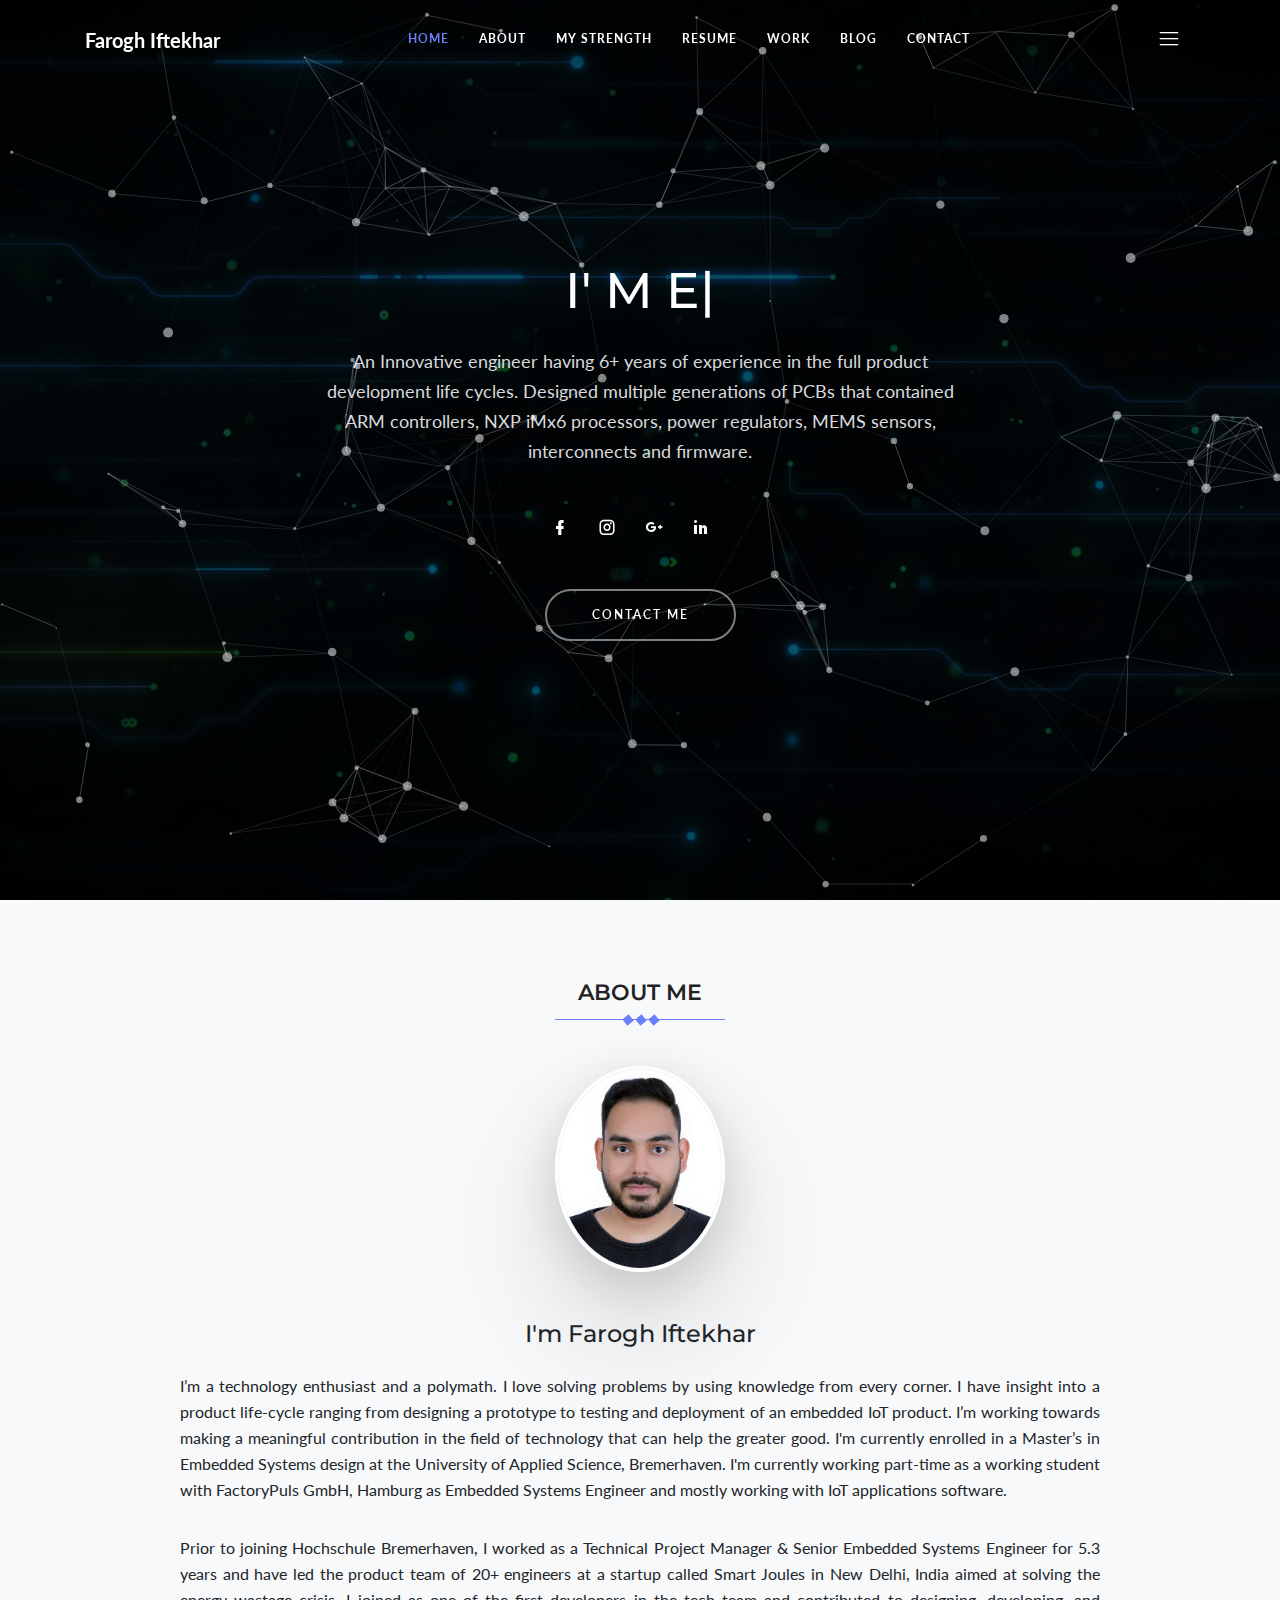
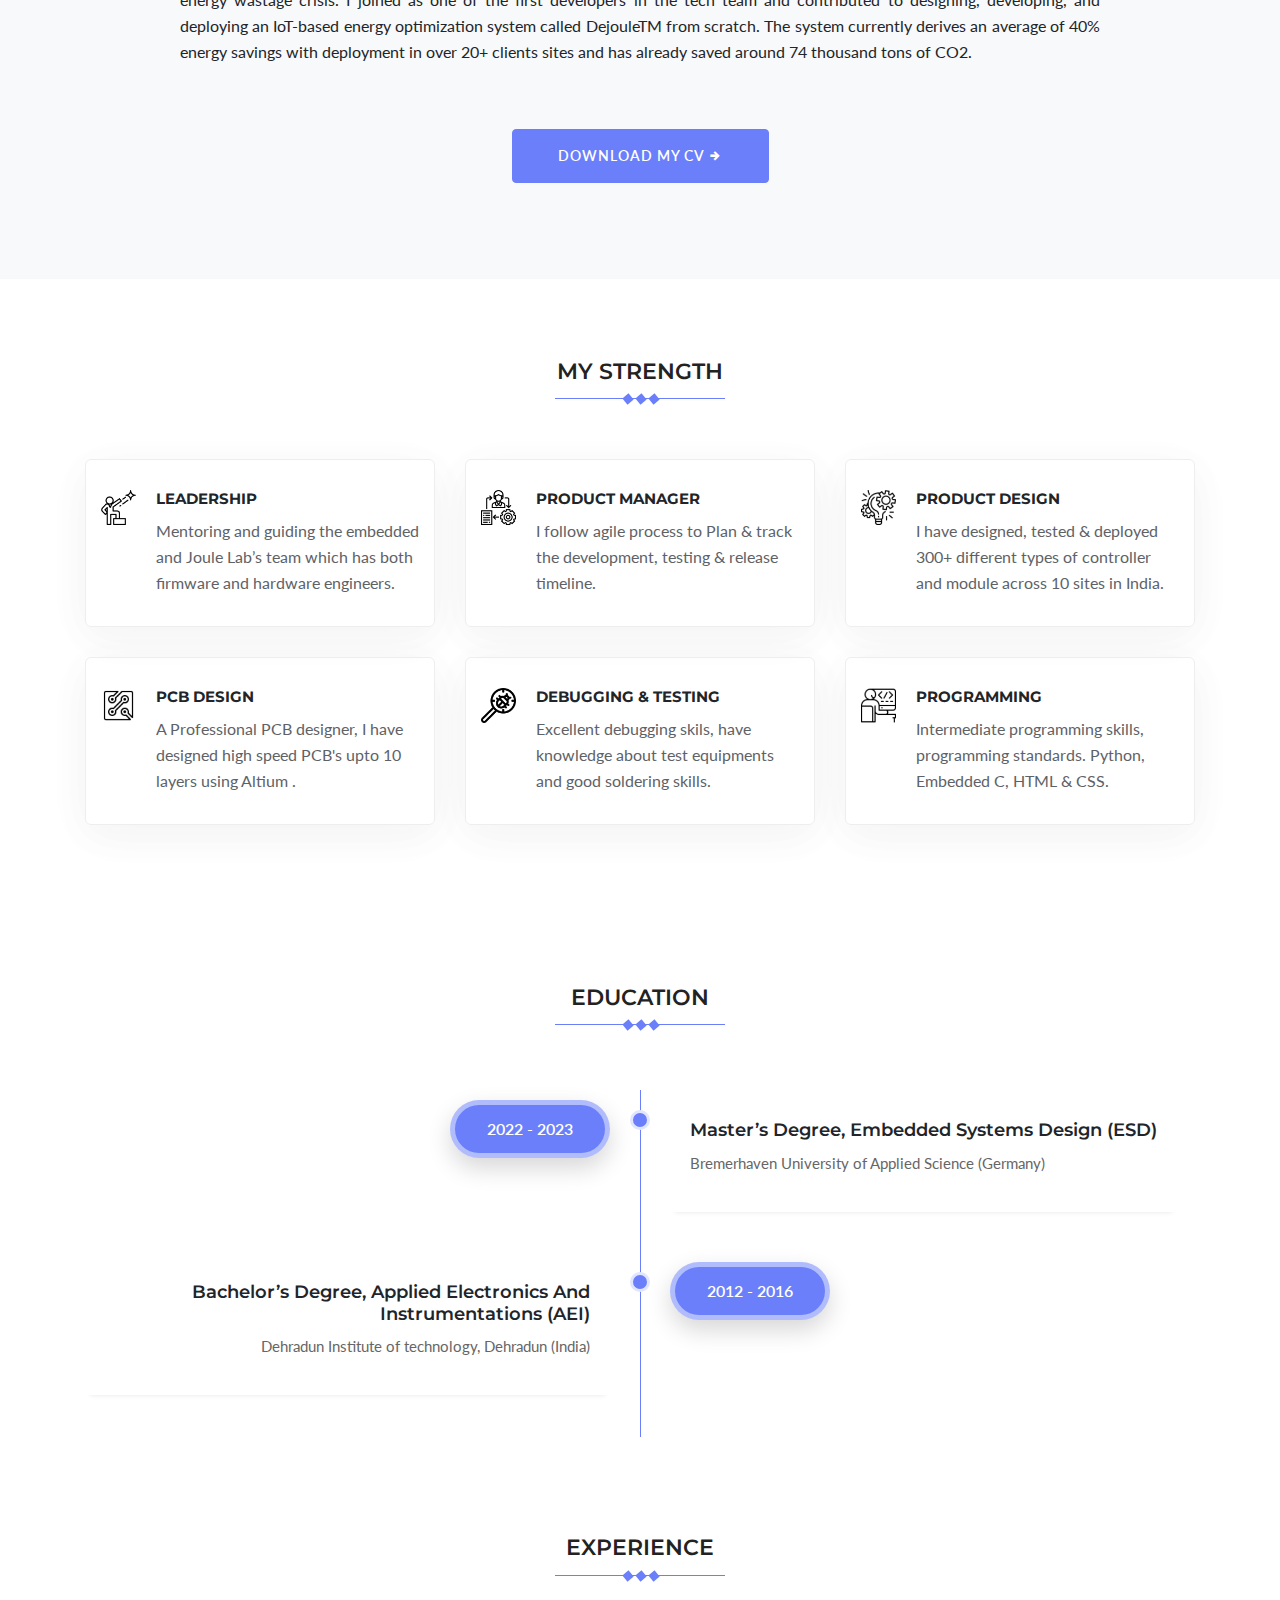
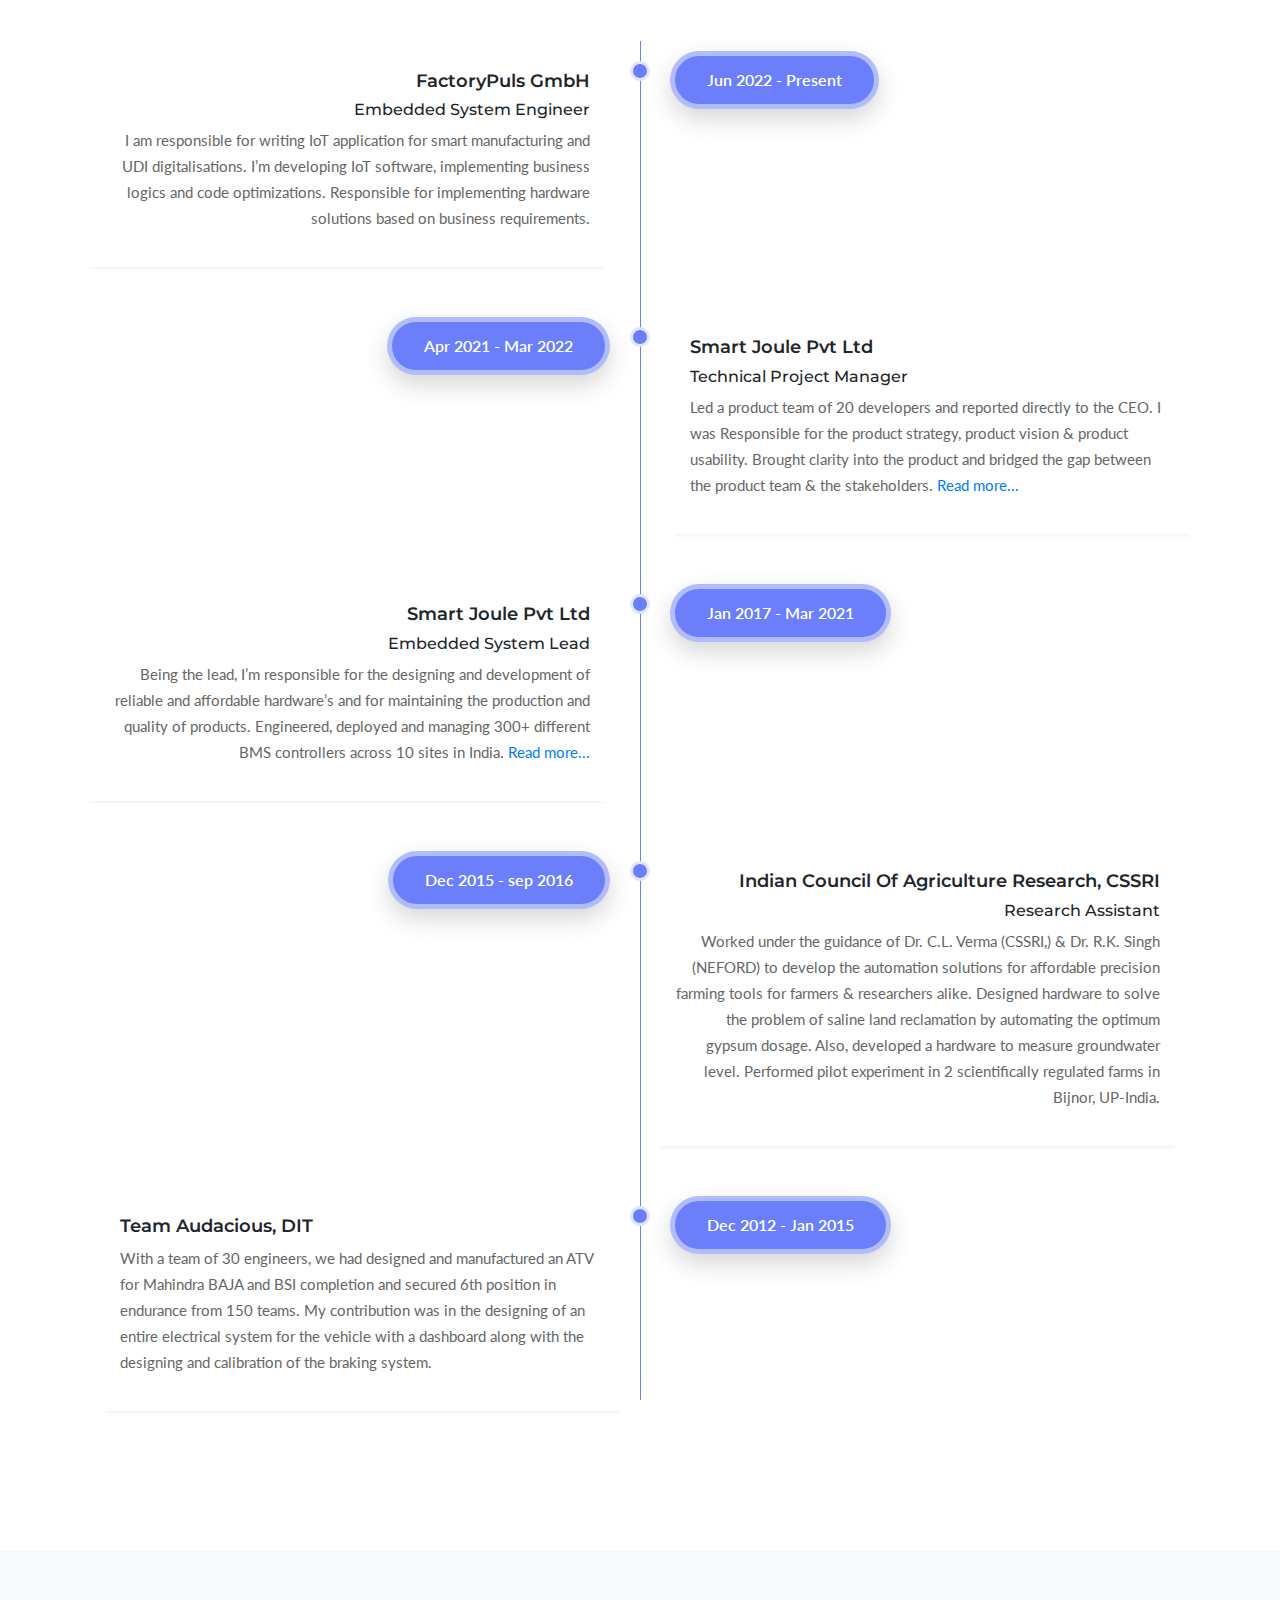
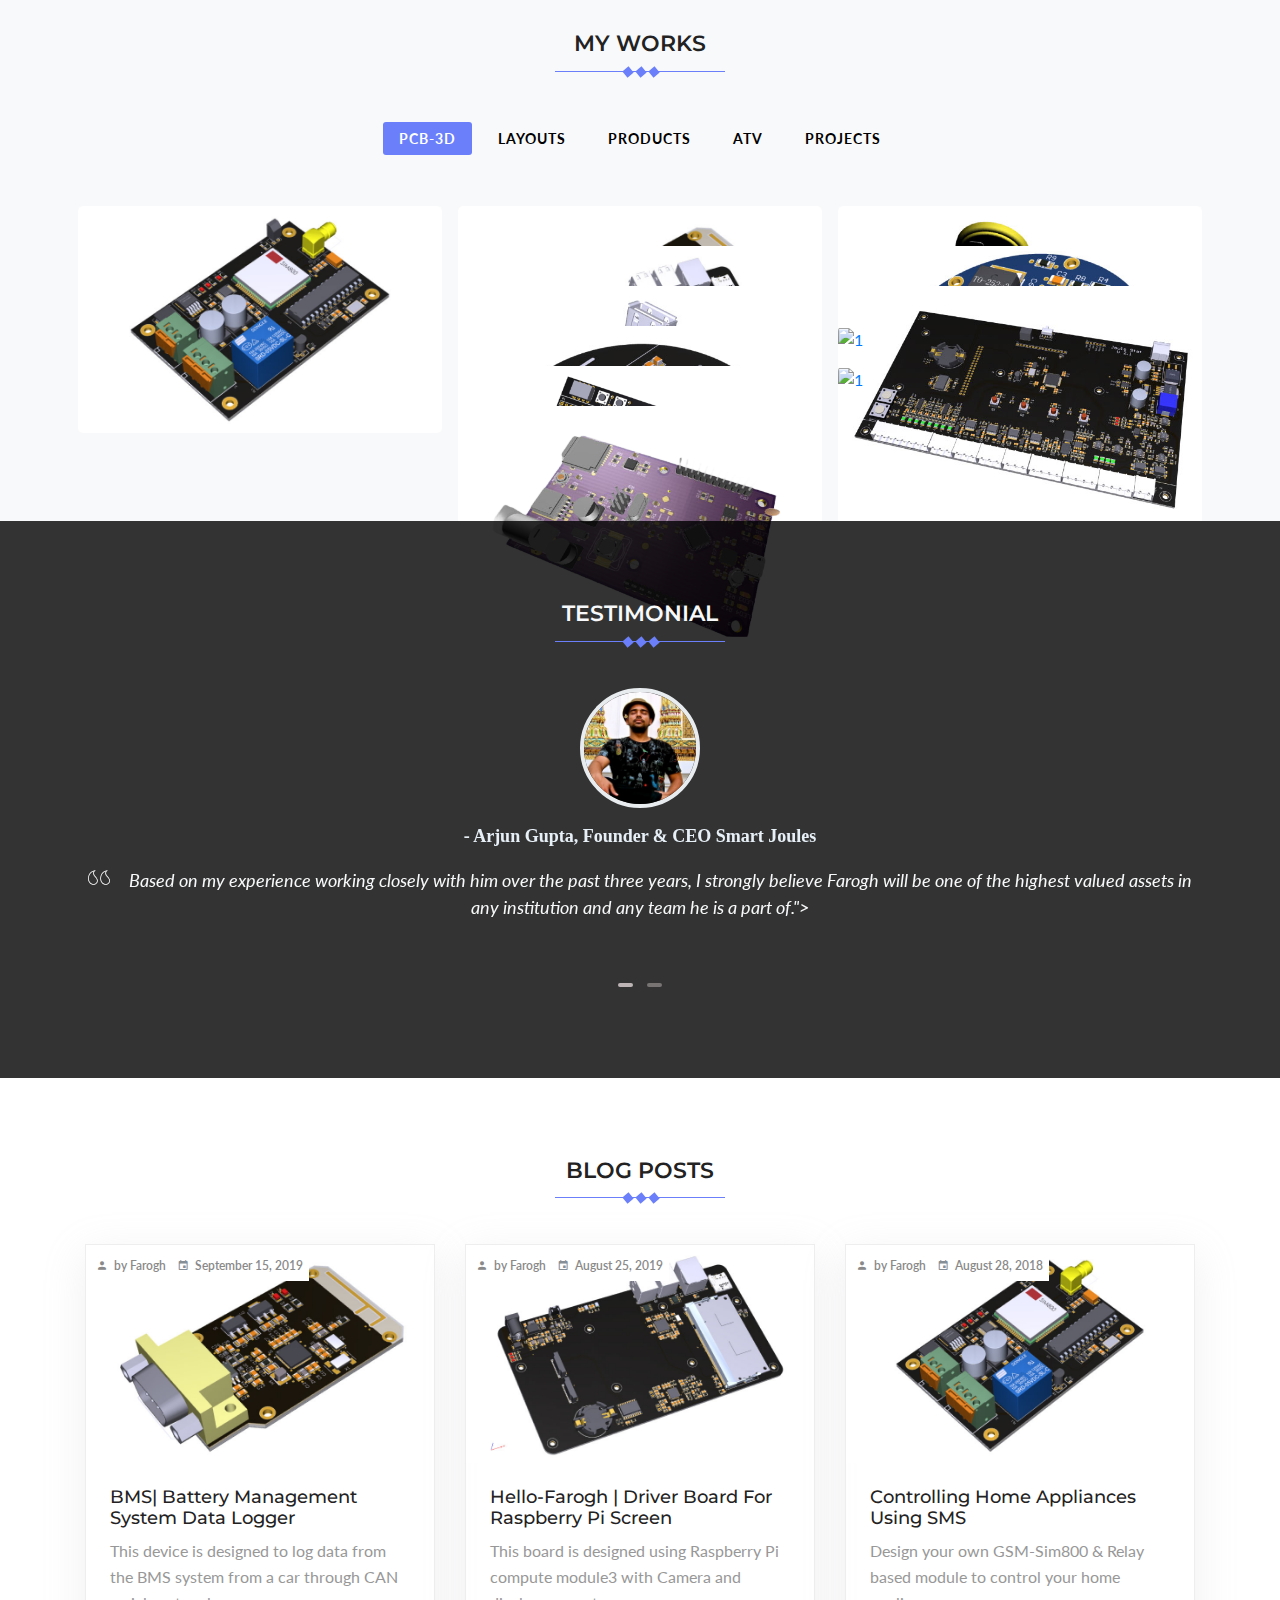
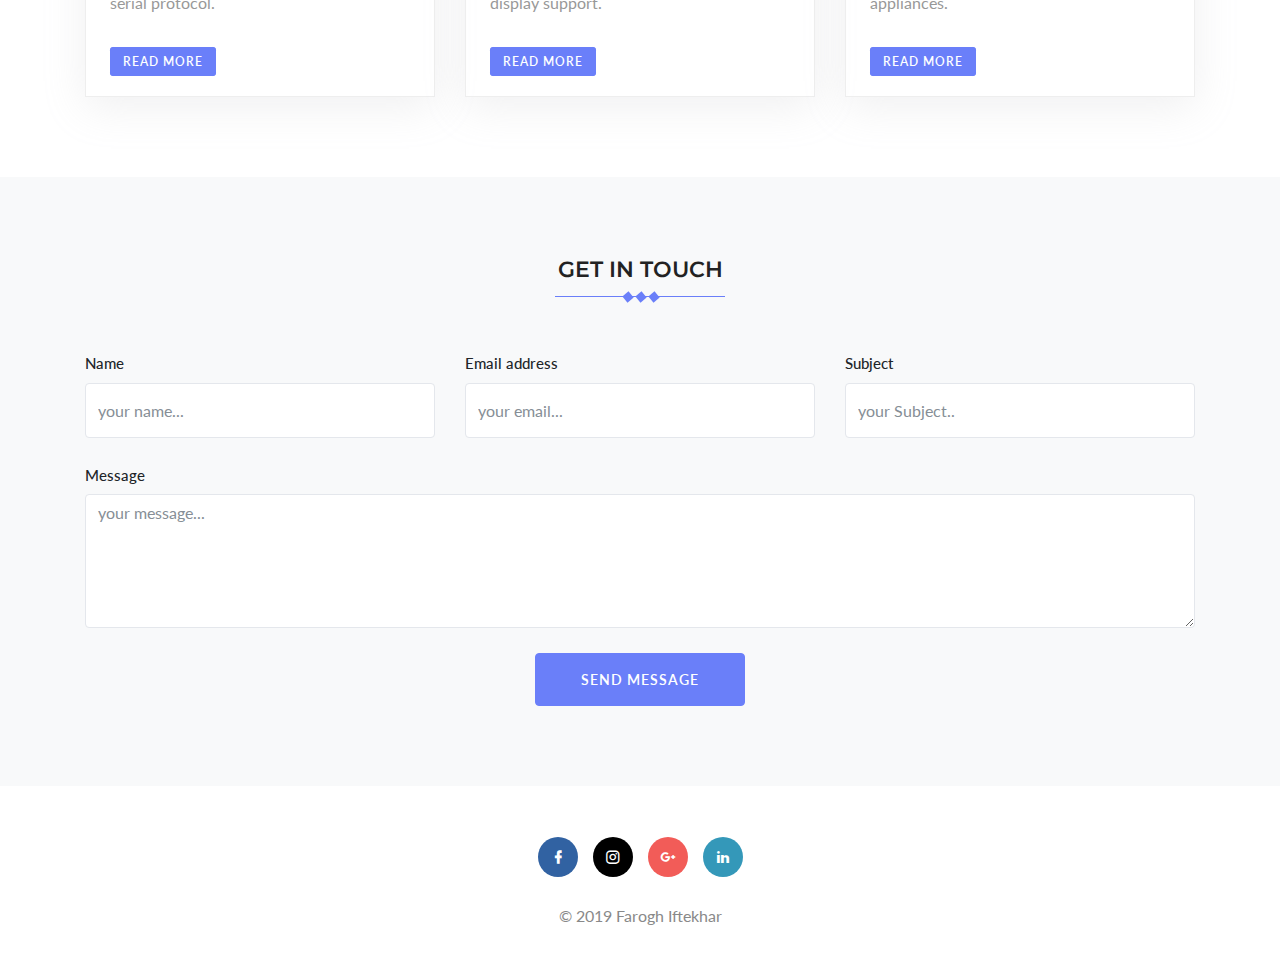
==== commit 4e2af32e: "added new projects and updated company" ====
--- a/index.html
+++ b/index.html
@@ -126,7 +126,7 @@
                             <div class="text-center">
                                 <h4 class="home-title text-white"><span class="element"
                                         data-elements="I' m Embedded design archiect & PCB designer"></span></h4>
-                                <p class="home-sub-title pt-4">An Innovative engineer having 5+
+                                <p class="home-sub-title pt-4">An Innovative engineer having 6+
                                     years of experience in
                                     the full product development
                                     life cycles. Designed multiple generations of PCBs that contained ARM controllers,
@@ -177,15 +177,19 @@
                     <div class="about-content text-center mt-3">
                         <img src="images/img-about.jpg" alt="" class="img-fluid rounded-circle mx-auto d-block">
                         <h4 class="pt-5">I'm Farogh Iftekhar </h4>
-                        <p class="pt-3">I’m a technology enthusiast and a polymath. I love solving problems by using
+                        <p class="pt-3" style="text-align:justify;">I’m a technology enthusiast and a polymath. I love
+                            solving problems by using
                             knowledge from every corner. I have insight into a product life-cycle ranging from designing
                             a prototype to testing and deployment of an embedded IoT product. I’m working towards making
                             a meaningful contribution in the field of technology that can help the greater good. I'm
                             currently enrolled in a Master’s in Embedded Systems design at the University of Applied
-                            Science, Bremerhaven.
+                            Science, Bremerhaven. I'm currently working part-time as a working student with FactoryPuls
+                            GmbH, Hamburg as Embedded Systems Engineer and mostly working with IoT applications
+                            software.
                         </p>
 
-                        <p class="pt-3">Prior to joining Hochschule Bremerhaven, I worked as a Technical Project Manager
+                        <p class="pt-3" style="text-align:justify;">Prior to joining Hochschule Bremerhaven, I worked as
+                            a Technical Project Manager
                             & Senior Embedded Systems Engineer for 5.3 years and have led the product team of 20+
                             engineers at a startup called Smart Joules in New
                             Delhi, India aimed at solving the energy wastage crisis. I joined as one of the first
@@ -377,10 +381,29 @@
                 </div>
             </div>
             <div class="timeline-page">
+
                 <div class="timeline-item">
                     <div class="row">
                         <div class="col-md-6">
-                            <div class="duration date-label-left">Apr 2021 - Present</div>
+                            <div class="event event-description-left">
+                                <h4>FactoryPuls GmbH</h4>
+                                <h6>Embedded System Engineer</h6>
+                                <p class="timeline-subtitle">I am responsible for writing IoT application for
+                                    smart manufacturing and UDI digitalisations. I’m developing IoT software,
+                                    implementing business logics and code optimizations. Responsible for
+                                    implementing hardware solutions based on business requirements.
+                                </p>
+                            </div>
+                        </div>
+                        <div class="col-md-6">
+                            <div class="duration duration-right ">Jun 2022 - Present</div>
+                        </div>
+                    </div>
+                </div>
+                <div class="timeline-item">
+                    <div class="row">
+                        <div class="col-md-6">
+                            <div class="duration date-label-left">Apr 2021 - Mar 2022</div>
                         </div>
                         <div class="col-md-6">
                             <div class="event event-description-right">
@@ -608,6 +631,58 @@
                         </a>
                     </div>
                 </div>
+                <div class="col-lg-4 col-md-6 nf-item p-0 3D">
+                    <div class="gallary-box m-2">
+                        <a class="mfp-image" href="images/portfolio/3D-8.jpg" title="3D Design">
+                            <img class="gallary-container" src="images/portfolio/3D-10.png" alt="1" />
+                            <div class="item-effect">
+                                <div class="item-caption">
+                                    <h5 class="text-light">Gateway</h5>
+                                    <i class="mbri-right text-right"></i>
+                                </div>
+                            </div>
+                        </a>
+                    </div>
+                </div>
+                <div class="col-lg-4 col-md-6 nf-item p-0 3D">
+                    <div class="gallary-box m-2">
+                        <a class="mfp-image" href="images/portfolio/3D-8.jpg" title="3D Design">
+                            <img class="gallary-container" src="images/portfolio/3D-11.png" alt="1" />
+                            <div class="item-effect">
+                                <div class="item-caption">
+                                    <h5 class="text-light">ESP32 Relay</h5>
+                                    <i class="mbri-right text-right"></i>
+                                </div>
+                            </div>
+                        </a>
+                    </div>
+                </div>
+                <div class="col-lg-4 col-md-6 nf-item p-0 3D">
+                    <div class="gallary-box m-2">
+                        <a class="mfp-image" href="images/portfolio/3D-8.jpg" title="3D Design">
+                            <img class="gallary-container" src="images/portfolio/3D-12.png" alt="1" />
+                            <div class="item-effect">
+                                <div class="item-caption">
+                                    <h5 class="text-light">Lora-RS485</h5>
+                                    <i class="mbri-right text-right"></i>
+                                </div>
+                            </div>
+                        </a>
+                    </div>
+                </div>
+                <div class="col-lg-4 col-md-6 nf-item p-0 3D">
+                    <div class="gallary-box m-2">
+                        <a class="mfp-image" href="images/portfolio/3D-8.jpg" title="3D Design">
+                            <img class="gallary-container" src="images/portfolio/3D-9.png" alt="1" />
+                            <div class="item-effect">
+                                <div class="item-caption">
+                                    <h5 class="text-light">STM32</h5>
+                                    <i class="mbri-right text-right"></i>
+                                </div>
+                            </div>
+                        </a>
+                    </div>
+                </div>
                 <!-- 3D End -->
                 <!--  Layout -->
                 <div class="col-lg-4 col-md-6 nf-item p-0 layout">
@@ -719,7 +794,7 @@
                 <div class="col-lg-4 col-md-6 nf-item p-0 product">
                     <div class="gallary-box m-2">
                         <a class="mfp-image" href="images/portfolio/product-3.jpg" title="Product">
-                            <img class="gallary-container" src="images/portfolio/product-3.jpg" alt="4" />
+                            <img class="gallary-container" src="images/portfolio/product-3.png" alt="4" />
                             <div class="item-effect">
                                 <div class="item-caption">
                                     <h5 class="text-light">J-Stat</h5>
@@ -729,19 +804,7 @@
                         </a>
                     </div>
                 </div>
-                <div class="col-lg-4 col-md-6 nf-item p-0 product">
-                    <div class="gallary-box m-2">
-                        <a class="mfp-image" href="images/portfolio/product-4.jpg" title="Product">
-                            <img class="gallary-container" src="images/portfolio/product-4.jpg" alt="4" />
-                            <div class="item-effect">
-                                <div class="item-caption">
-                                    <h5 class="text-light">J-Control</h5>
-                                    <i class="mbri-right text-right"></i>
-                                </div>
-                            </div>
-                        </a>
-                    </div>
-                </div>
+
                 <!--  Product End -->
                 <!--  ATV -->
                 <div class="col-lg-4 col-md-6 nf-item p-0 atv">
@@ -843,37 +906,33 @@
                             <img src="images/testi/testi-1.jpg" alt=""
                                 class="img-fluid rounded-circle mx-auto d-block ">
                             <div class="text-center">
-                                <p class="testi-client-name"> - Arjun Gupta </p>
+                                <p class="testi-client-name"> - Arjun Gupta, Founder & CEO Smart Joules </p>
                             </div>
                             <blockquote>
-                                <p class="user-review text-light  mt-3"> <i class="mbri-quote-left"> </i> &nbsp; "></i>
+                                <p class="user-review text-light  mt-3"> <i class="mbri-quote-left"> </i> &nbsp; Based
+                                    on my experience working closely with him over the past three years, I strongly
+                                    believe Farogh will be one of the highest valued assets in any institution and any
+                                    team he is a part of."></i>
                                 </p>
                             </blockquote>
                         </div>
 
                         <div class="text-center testi-box">
-                            <img src="images/testi/testi-2.jpg" alt=""
+                            <img src="images/testi/testi-2.png" alt=""
                                 class="img-fluid rounded-circle mx-auto d-block ">
                             <div class="text-center">
-                                <p class="testi-client-name"> - Dr C.L Verma </p>
+                                <p class="testi-client-name"> - Deva P. Seetharam, Investor & Startup Advisor </p>
                             </div>
                             <blockquote>
-                                <p class="user-review text-light  mt-3"> <i class="mbri-quote-left"> </i> &nbsp; "></i>
+                                <p class="user-review text-light  mt-3"> <i class="mbri-quote-left"> </i> &nbsp; I
+                                    worked with Farogh while he was a program manager at Smart Joules. He was in charge
+                                    of an IoT-based building energy efficiency platform. He led the product development
+                                    team to consistently deliver high-quality solutions. I found him to have an
+                                    excellent knowledge of IoT hardware and embedded systems."></i>
                                 </p>
                             </blockquote>
                         </div>
 
-                        <div class="text-center testi-box">
-                            <img src="images/testi/testi-3.jpg" alt=""
-                                class="img-fluid rounded-circle mx-auto d-block ">
-                            <div class="text-center">
-                                <p class="testi-client-name"> - Prof Sandeep Sharma </p>
-                            </div>
-                            <blockquote>
-                                <p class="user-review text-light  mt-3"> <i class="mbri-quote-left"> </i>&nbsp; "></i>
-                                </p>
-                            </blockquote>
-                        </div>
                     </div>
                 </div>
             </div>
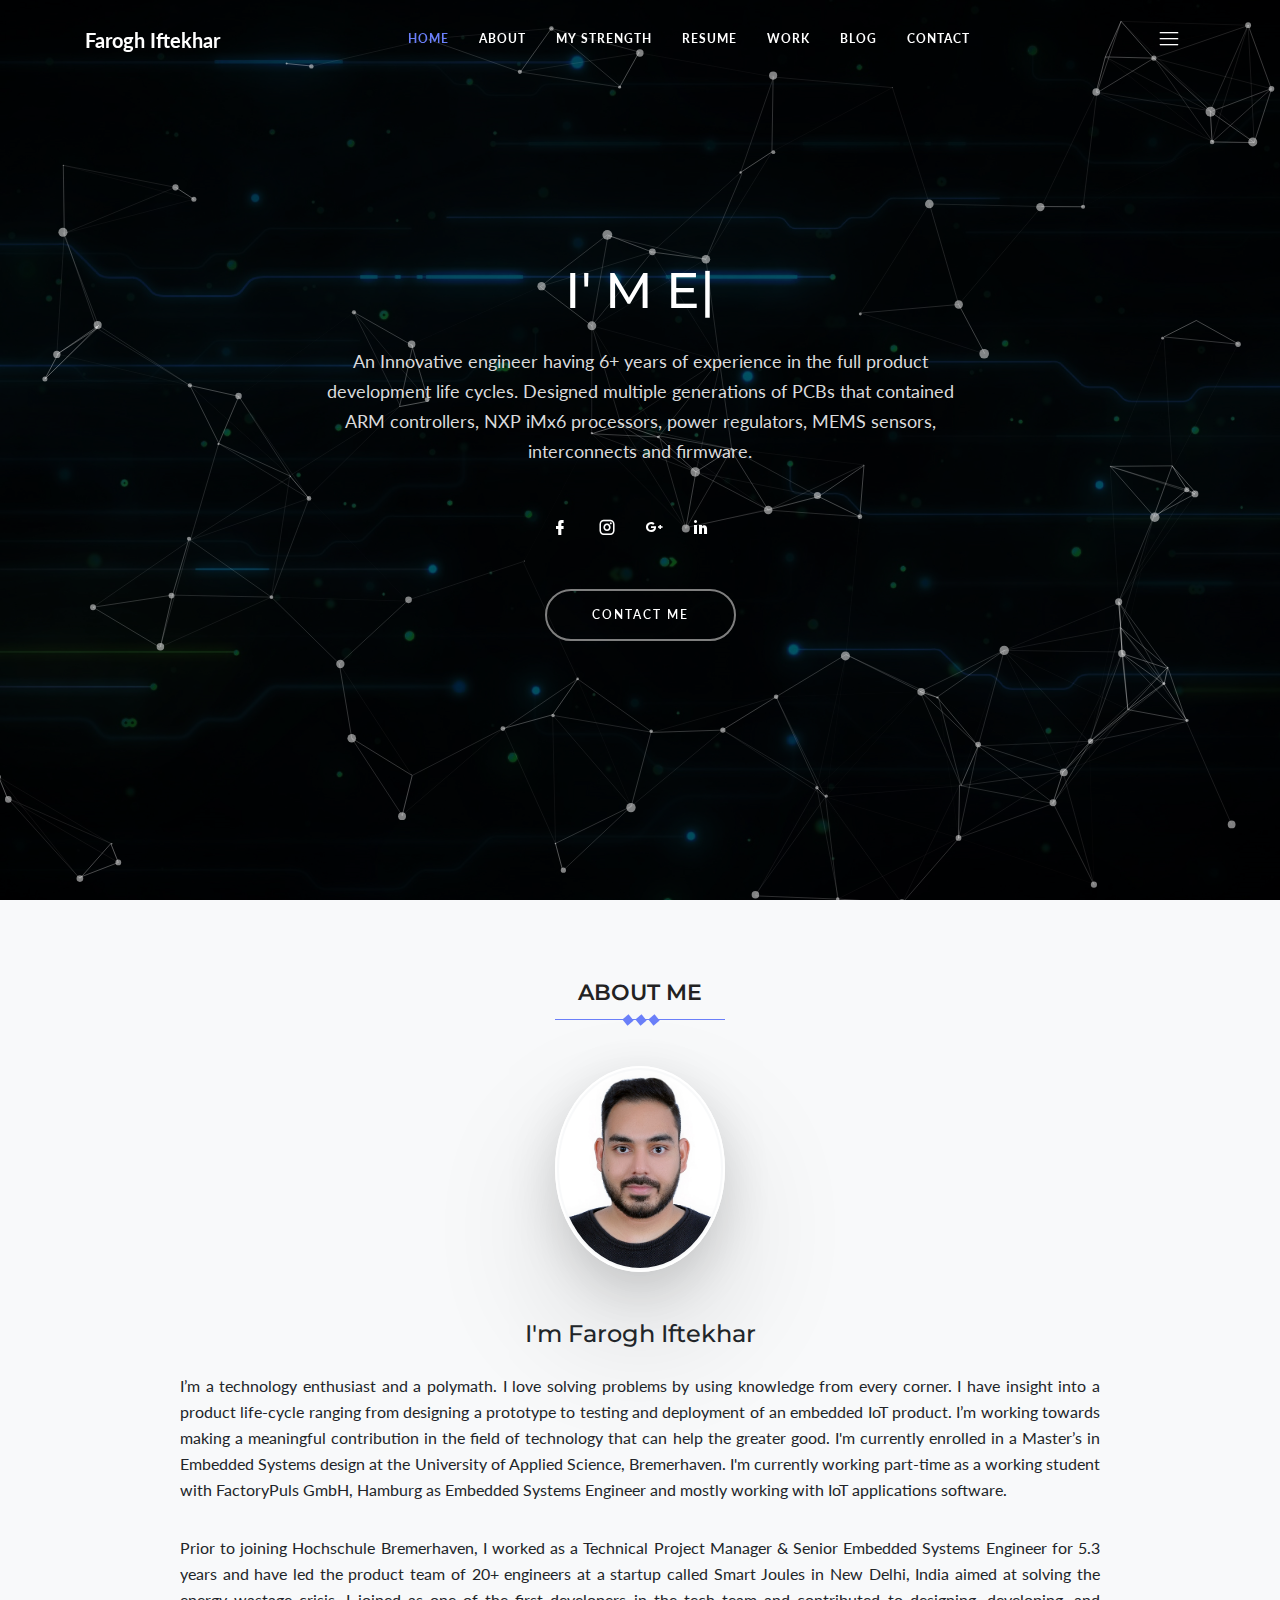
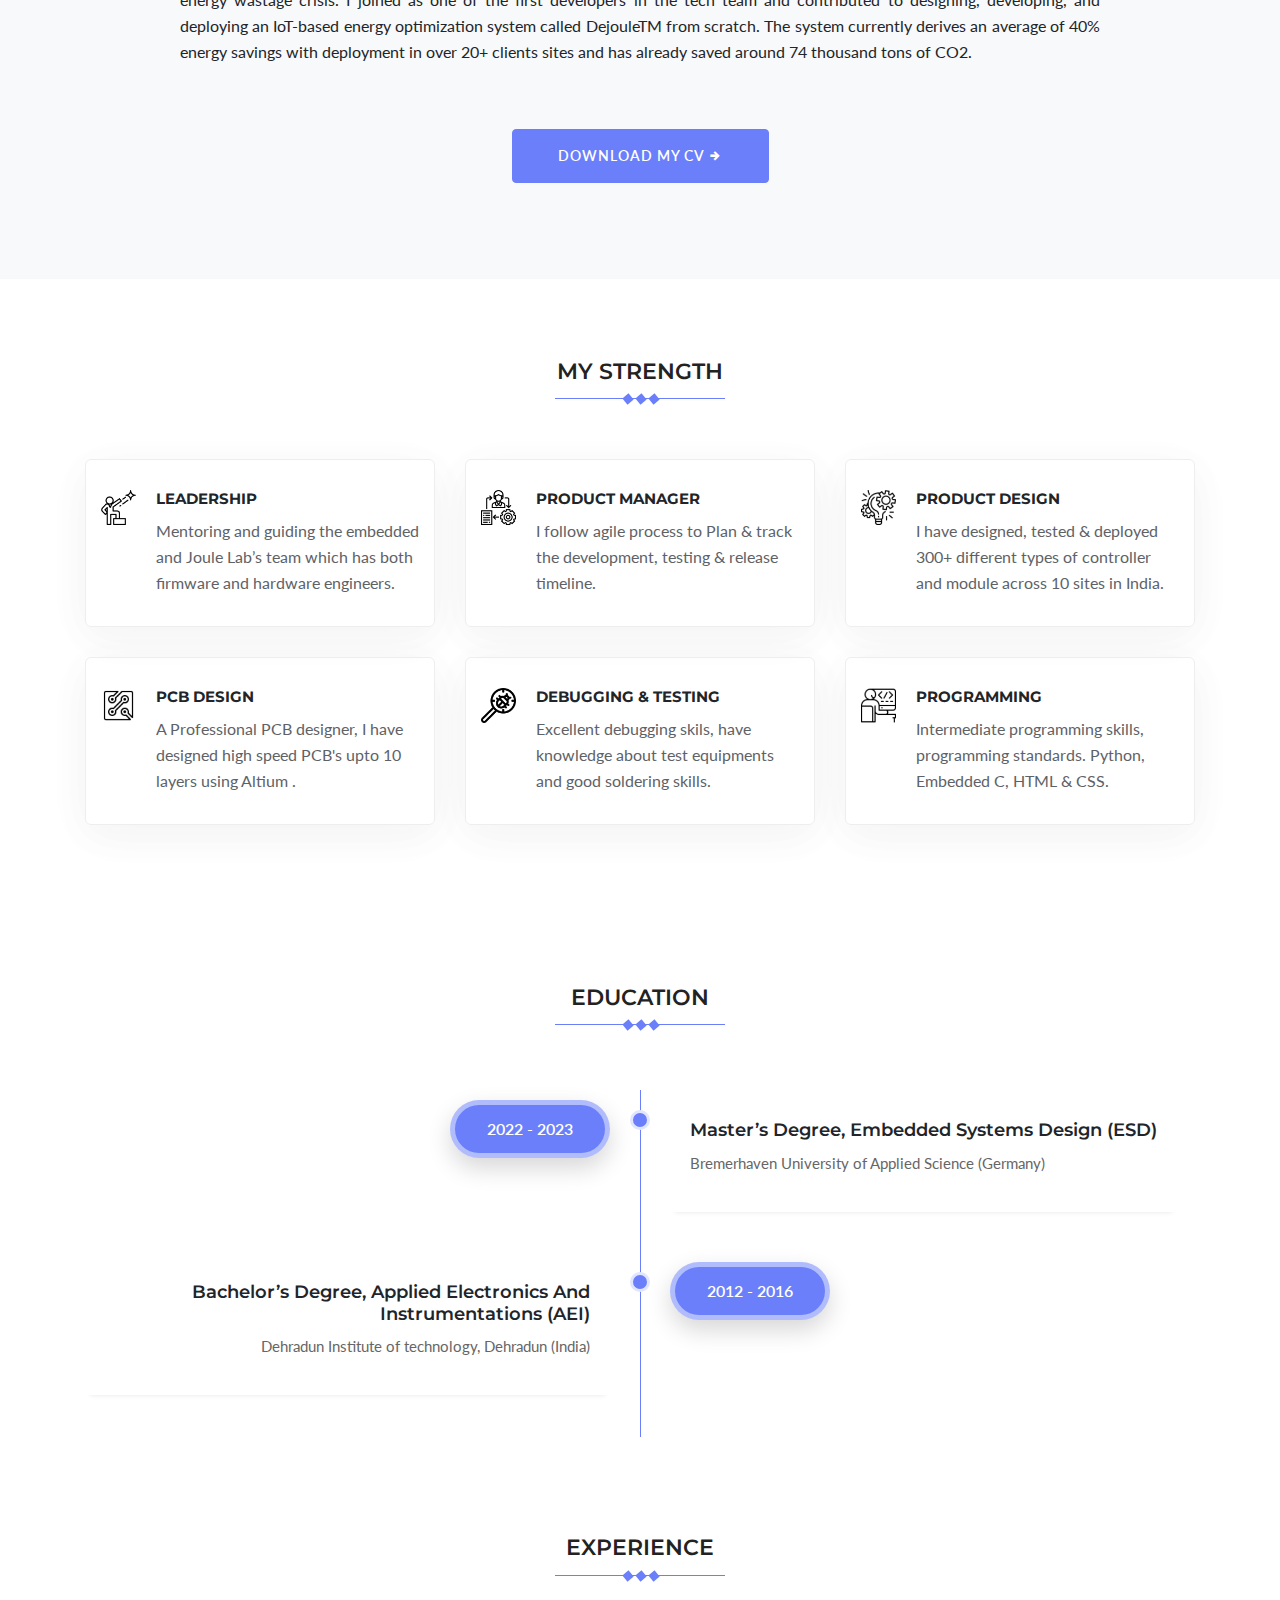
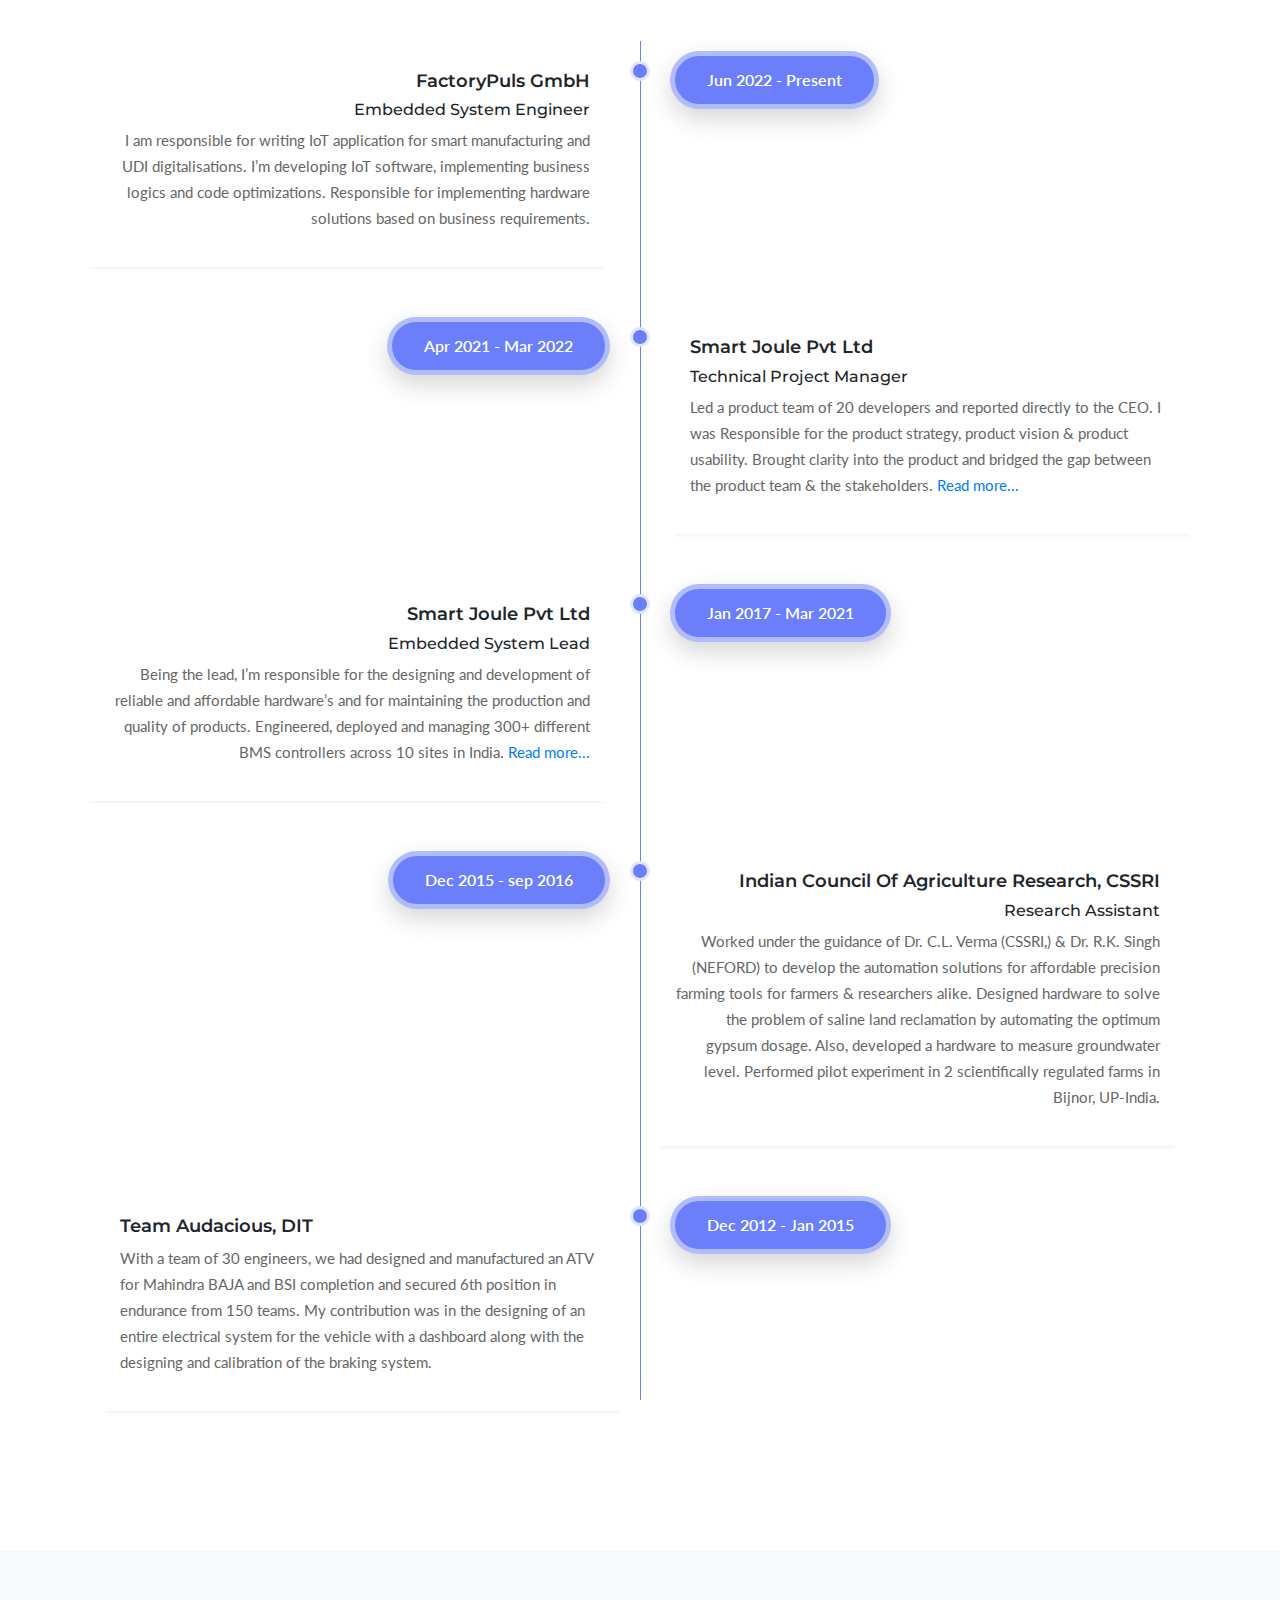
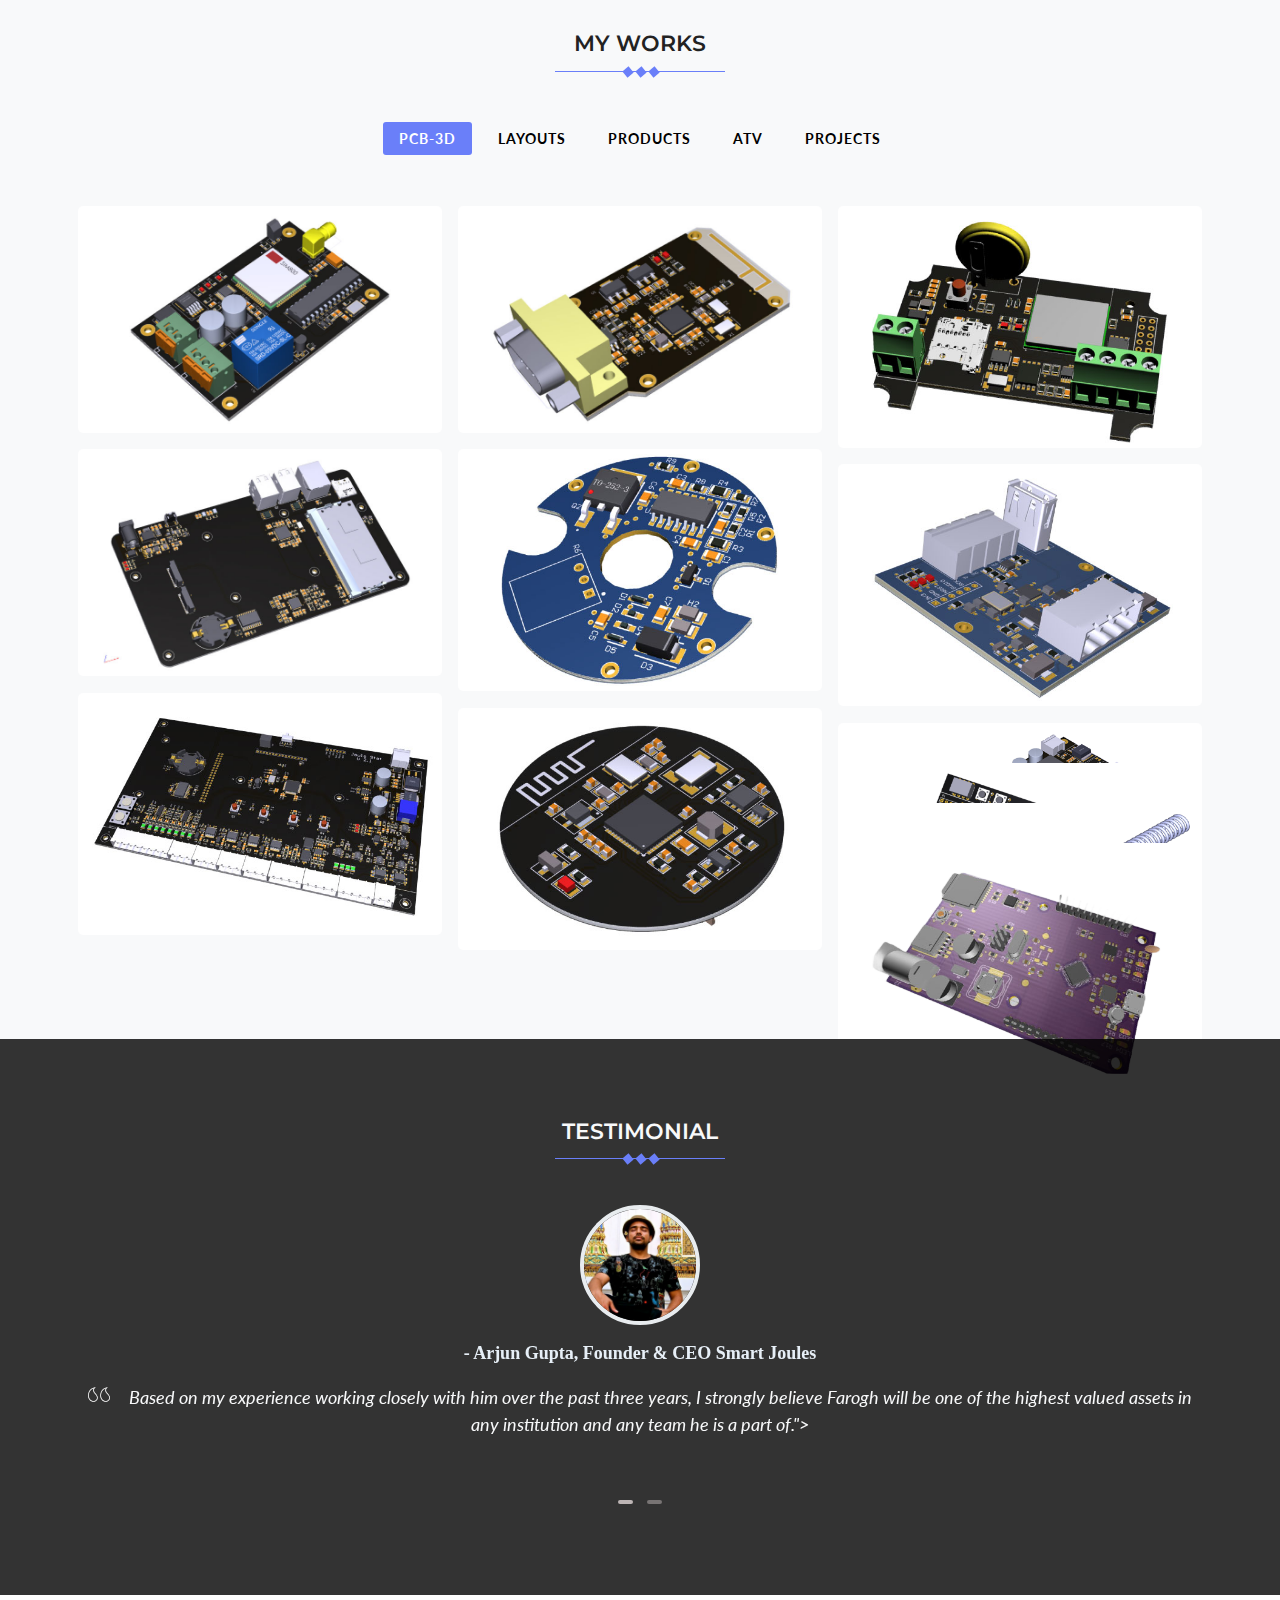
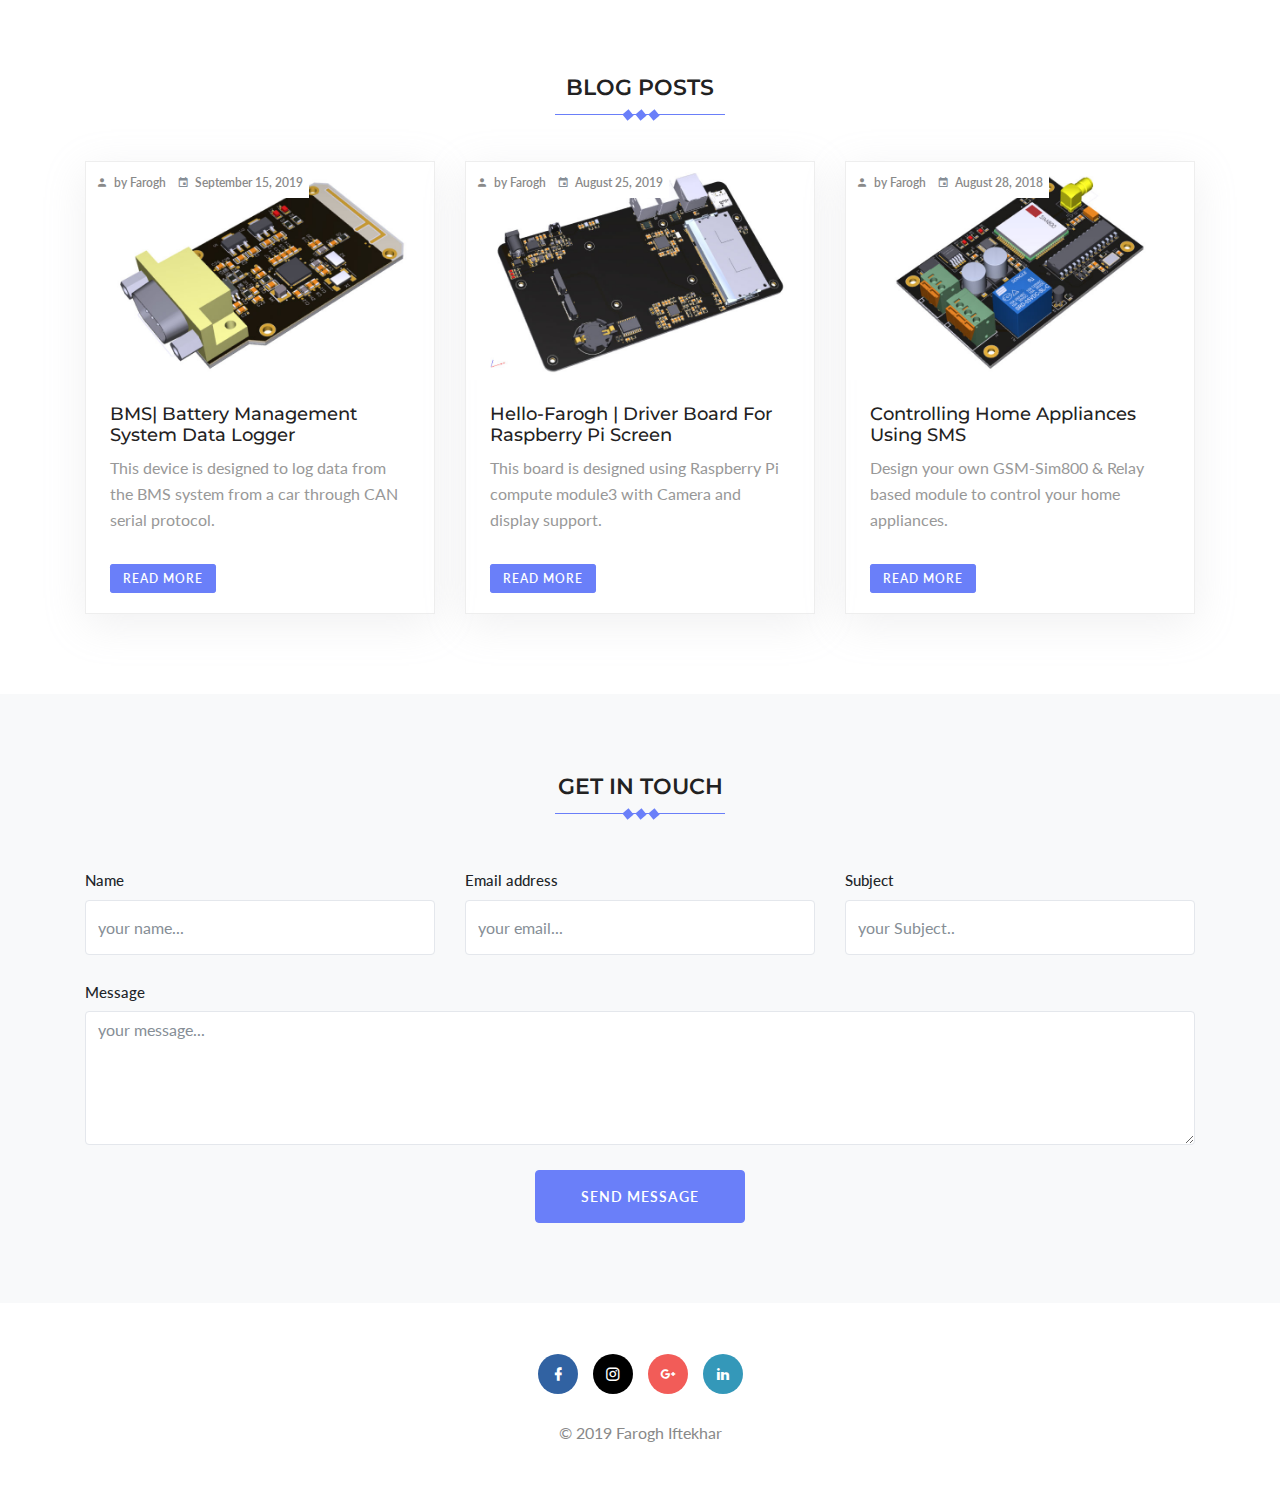
==== commit 94cb002e: "fixed" ====
--- a/index.html
+++ b/index.html
@@ -1127,74 +1127,78 @@
                         document.getElementById("myForm").reset();
                     }
                     document.getElementById('btn').addEventListener('click', clickHandle);
-                </script
-                    <!-- /form -->
-                </div>
-            </div>
-        </section>
-        <!-- contact end -->
-
-        <!-- Footer start -->
-        <footer class="pt-5 pb-5">
-            <div class="container">
-                <div class="row">
-                    <div class="col-md-12">
-                        <ul class="footer-icons list-unstyled list-inline text-center">
-                            <li class="list-inline-item"><a href="https://www.facebook.com/farogh.iftekhar" target="_blank" class=" facebook-bg-color"><i class="mdi mdi-facebook"></i></a></li>
-                            <li class="list-inline-item"><a href="https://www.instagram.com/faroghiftekhar/" target="_blank" class="apple-bg-color"><i class="mdi mdi-instagram"></i></a></li>
-                            <li class="list-inline-item"><a href="#"class="google-pluse-bg-color"><i class="mdi mdi-google-plus"></i></a></li>
-                            <li class="list-inline-item"><a href="https://www.linkedin.com/in/farogh-iftekhar-445005114/" target="_blank" class="linkedin-bg-color"><i class="mdi mdi-linkedin"></i></a></li>
-                        </ul>
-                    </div>
-                </div>
-                <div class="row">
-                    <div class="col-md-12">
-                        <p class="footer-copy-right mt-2 text-center">© 2019 Farogh Iftekhar</p>
-                    </div>
-                </div>
-            </div>
-        </footer>
-        <!-- Footer end-->
-
-        <!-- JAVASCRIPTS -->
-        <script src="js/jquery.min.js"></script>
-                <script src="js/popper.min.js"></script>
-                <script src="js/bootstrap.min.js"></script>
-                <script src="js/waypoints.min.js"></script>
-                <script src="js/jquery.counterup.min.js"></script>
-                <script src="js/owl.carousel.min.js" type="text/javascript"></script>
-                <script src="js/jquery.magnific-popup.min.js" type="text/javascript"></script>
-                <script src="js/isotope.js" type="text/javascript"></script>
-                <script src="js/masonry.pkgd.min.js" type="text/javascript"></script>
-                <!-- <script src="js/imagesloaded.pkgd.min.js" type="text/javascript"></script> -->
-                <script src="js/jquery.easing.min.js"></script>
-                <script src="js/scrollspy.min.js" type="text/javascript"></script>
-
-                <!-- Typed & Partical js-->
-                <script src="js/typed.js" type="text/javascript"></script>
-                <script src="js/app.js" type="text/javascript"></script>
-                <script src="js/particles.js"></script>
-                <script src="js/particles.app.js"></script>
-
-                <script type="text/javascript">
-                    function openNav() {
-                        document.getElementById("mySidenav").style.width = "20%";
-                    }
-
-                    /* Set the width of the side navigation to 0 */
-                    function closeNav() {
-                        document.getElementById("mySidenav").style.width = "0";
-                    }
-
-                    $(".element").each(function () {
-                        var $this = $(this);
-                        $this.typed({
-                            strings: $this.attr('data-elements').split(','),
-                            typeSpeed: 100, // typing speed
-                            backDelay: 3000 // pause before backspacing
-                        });
-                    });
                 </script>
+                <!-- /form -->
+            </div>
+        </div>
+    </section>
+    <!-- contact end -->
+
+    <!-- Footer start -->
+    <footer class="pt-5 pb-5">
+        <div class="container">
+            <div class="row">
+                <div class="col-md-12">
+                    <ul class="footer-icons list-unstyled list-inline text-center">
+                        <li class="list-inline-item"><a href="https://www.facebook.com/farogh.iftekhar" target="_blank"
+                                class=" facebook-bg-color"><i class="mdi mdi-facebook"></i></a></li>
+                        <li class="list-inline-item"><a href="https://www.instagram.com/faroghiftekhar/" target="_blank"
+                                class="apple-bg-color"><i class="mdi mdi-instagram"></i></a></li>
+                        <li class="list-inline-item"><a href="#" class="google-pluse-bg-color"><i
+                                    class="mdi mdi-google-plus"></i></a></li>
+                        <li class="list-inline-item"><a href="https://www.linkedin.com/in/farogh-iftekhar-445005114/"
+                                target="_blank" class="linkedin-bg-color"><i class="mdi mdi-linkedin"></i></a></li>
+                    </ul>
+                </div>
+            </div>
+            <div class="row">
+                <div class="col-md-12">
+                    <p class="footer-copy-right mt-2 text-center">© 2019 Farogh Iftekhar</p>
+                </div>
+            </div>
+        </div>
+    </footer>
+    <!-- Footer end-->
+
+    <!-- JAVASCRIPTS -->
+    <script src="js/jquery.min.js"></script>
+    <script src="js/popper.min.js"></script>
+    <script src="js/bootstrap.min.js"></script>
+    <script src="js/waypoints.min.js"></script>
+    <script src="js/jquery.counterup.min.js"></script>
+    <script src="js/owl.carousel.min.js" type="text/javascript"></script>
+    <script src="js/jquery.magnific-popup.min.js" type="text/javascript"></script>
+    <script src="js/isotope.js" type="text/javascript"></script>
+    <script src="js/masonry.pkgd.min.js" type="text/javascript"></script>
+    <!-- <script src="js/imagesloaded.pkgd.min.js" type="text/javascript"></script> -->
+    <script src="js/jquery.easing.min.js"></script>
+    <script src="js/scrollspy.min.js" type="text/javascript"></script>
+
+    <!-- Typed & Partical js-->
+    <script src="js/typed.js" type="text/javascript"></script>
+    <script src="js/app.js" type="text/javascript"></script>
+    <script src="js/particles.js"></script>
+    <script src="js/particles.app.js"></script>
+
+    <script type="text/javascript">
+        function openNav() {
+            document.getElementById("mySidenav").style.width = "20%";
+        }
+
+        /* Set the width of the side navigation to 0 */
+        function closeNav() {
+            document.getElementById("mySidenav").style.width = "0";
+        }
+
+        $(".element").each(function () {
+            var $this = $(this);
+            $this.typed({
+                strings: $this.attr('data-elements').split(','),
+                typeSpeed: 100, // typing speed
+                backDelay: 3000 // pause before backspacing
+            });
+        });
+    </script>
 
 </body>
 
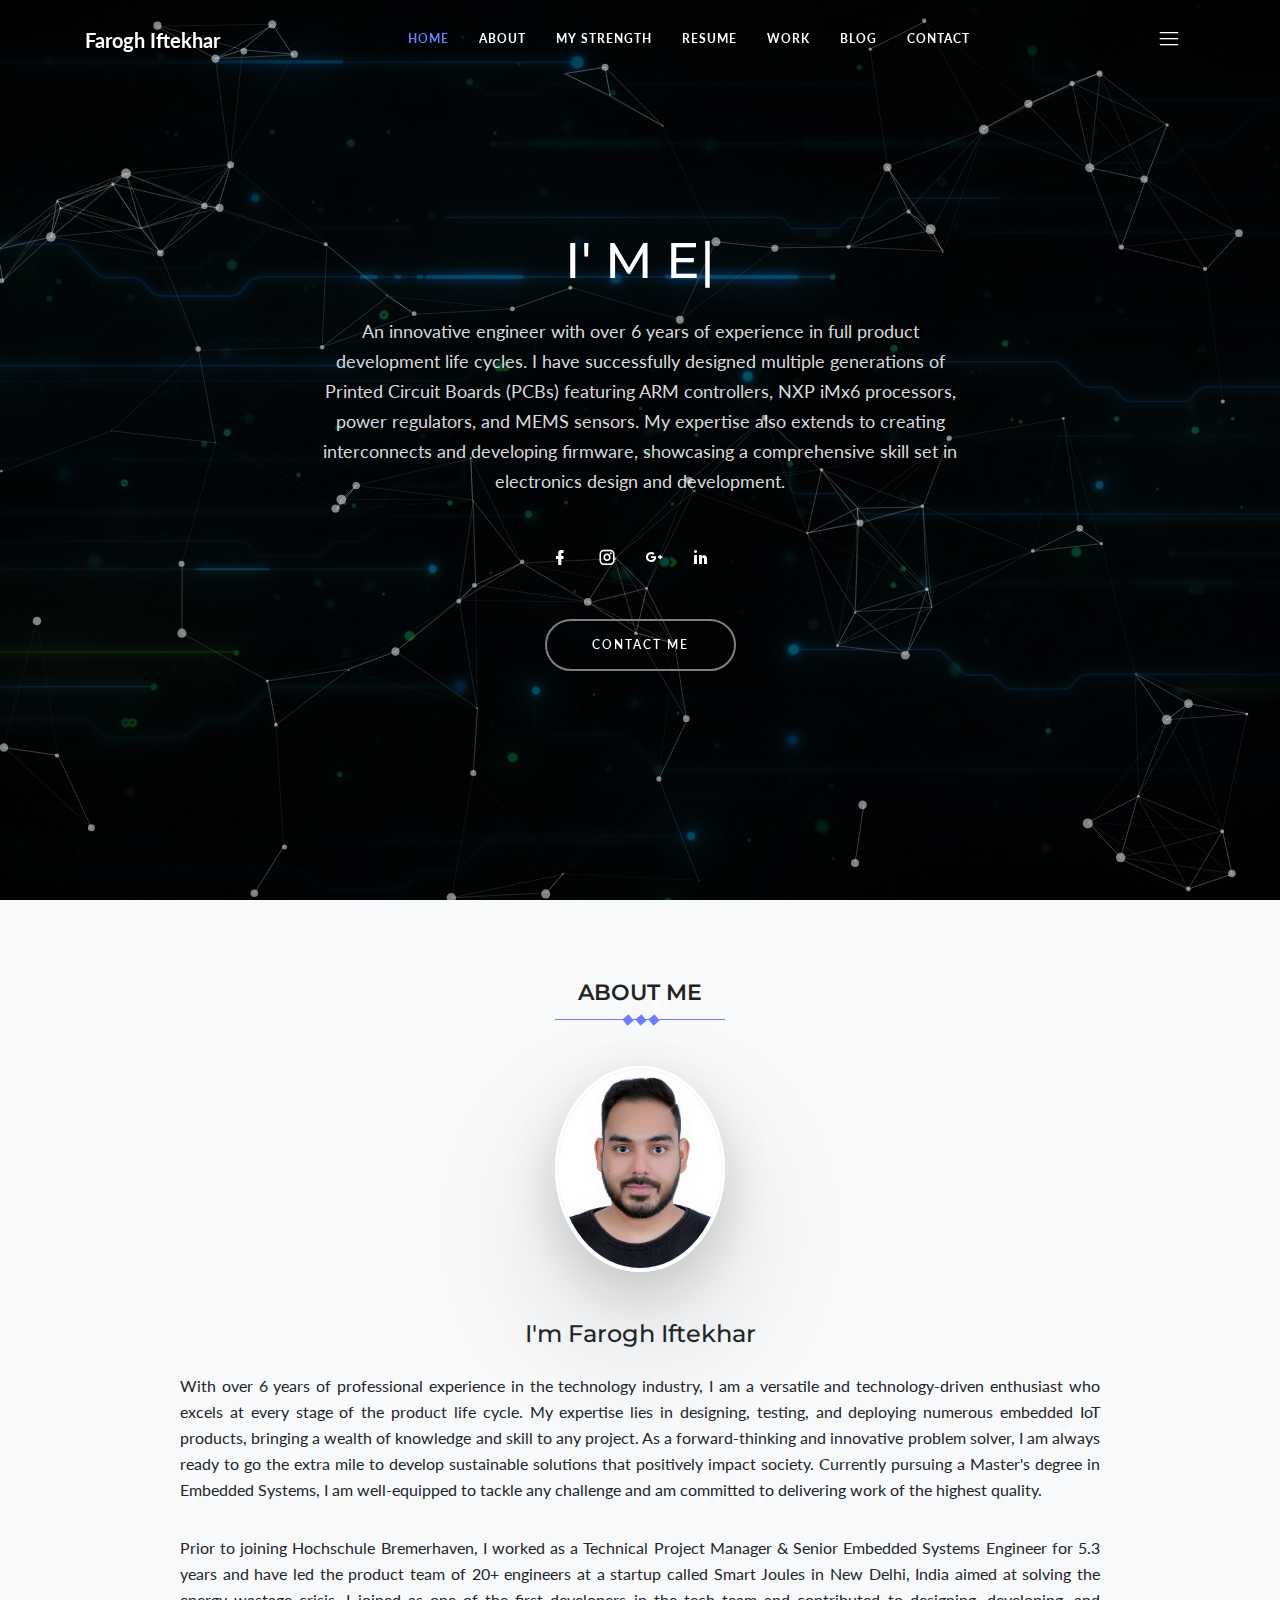
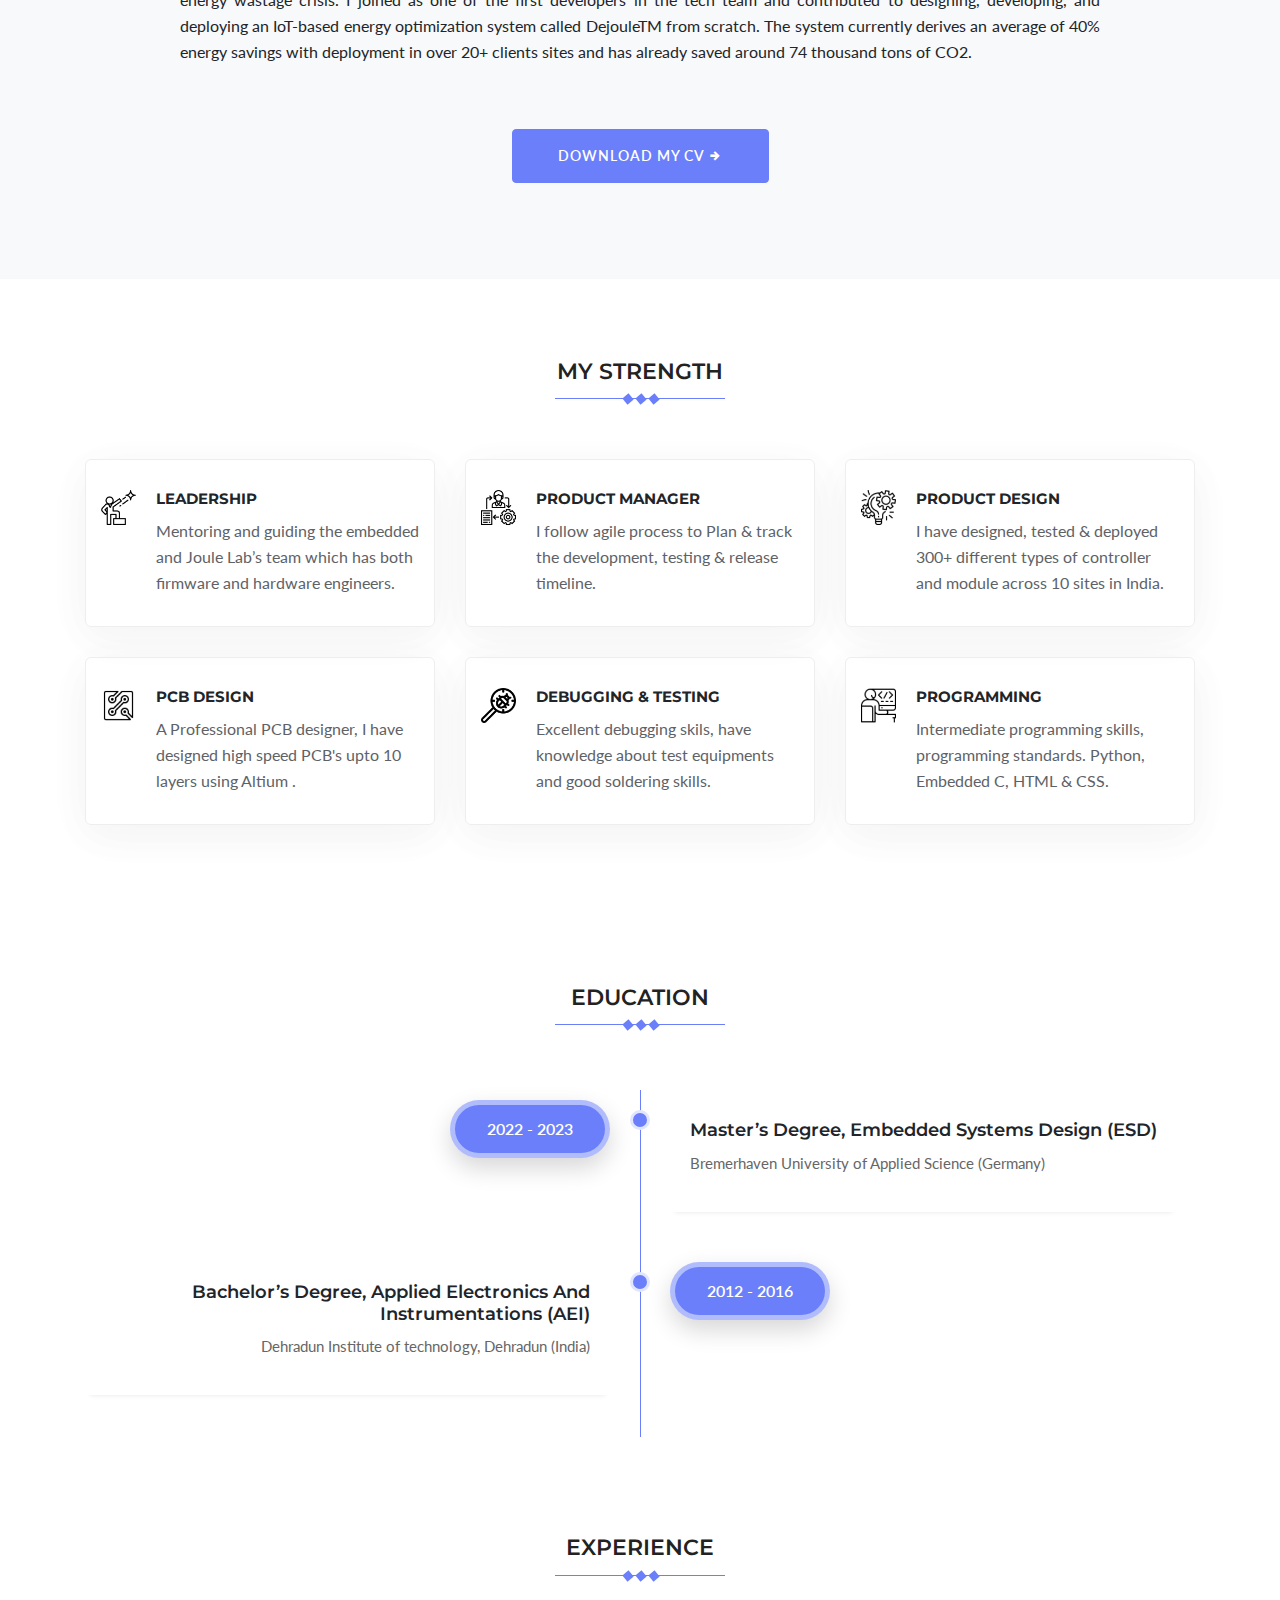
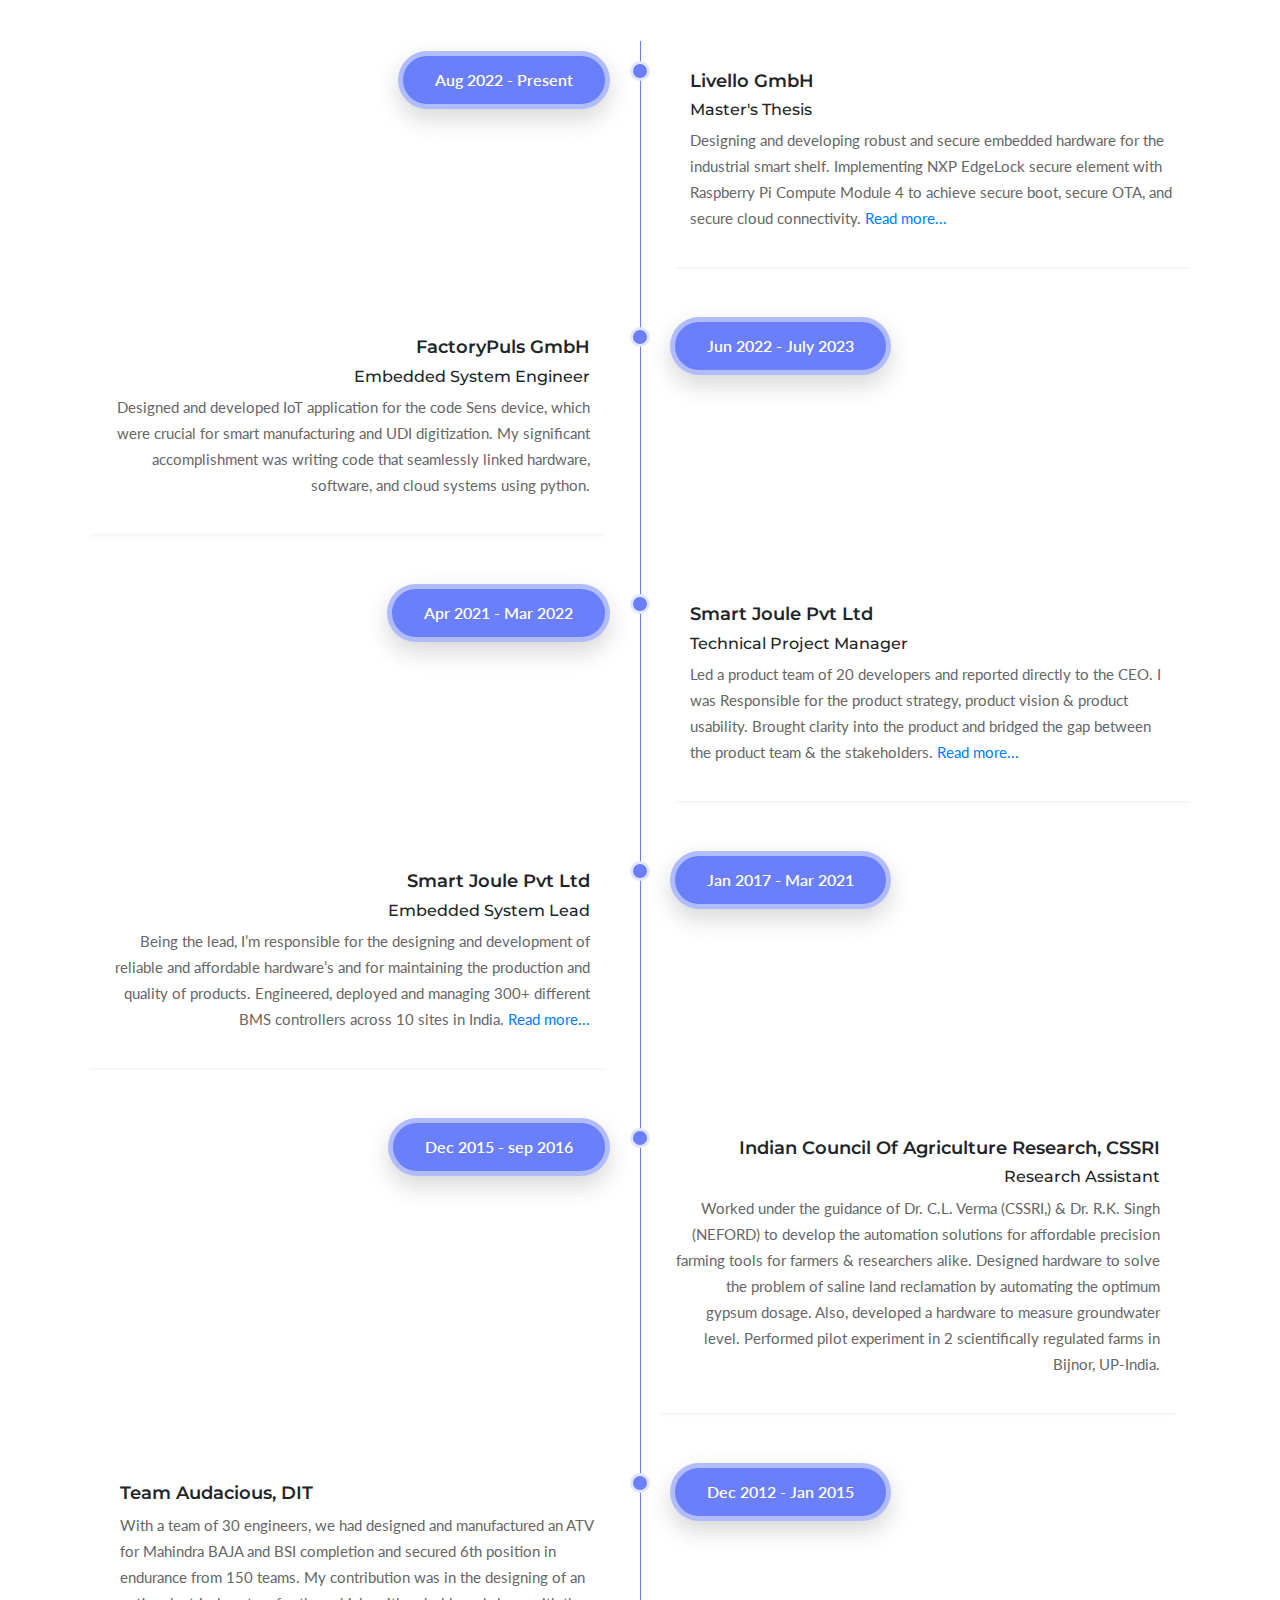
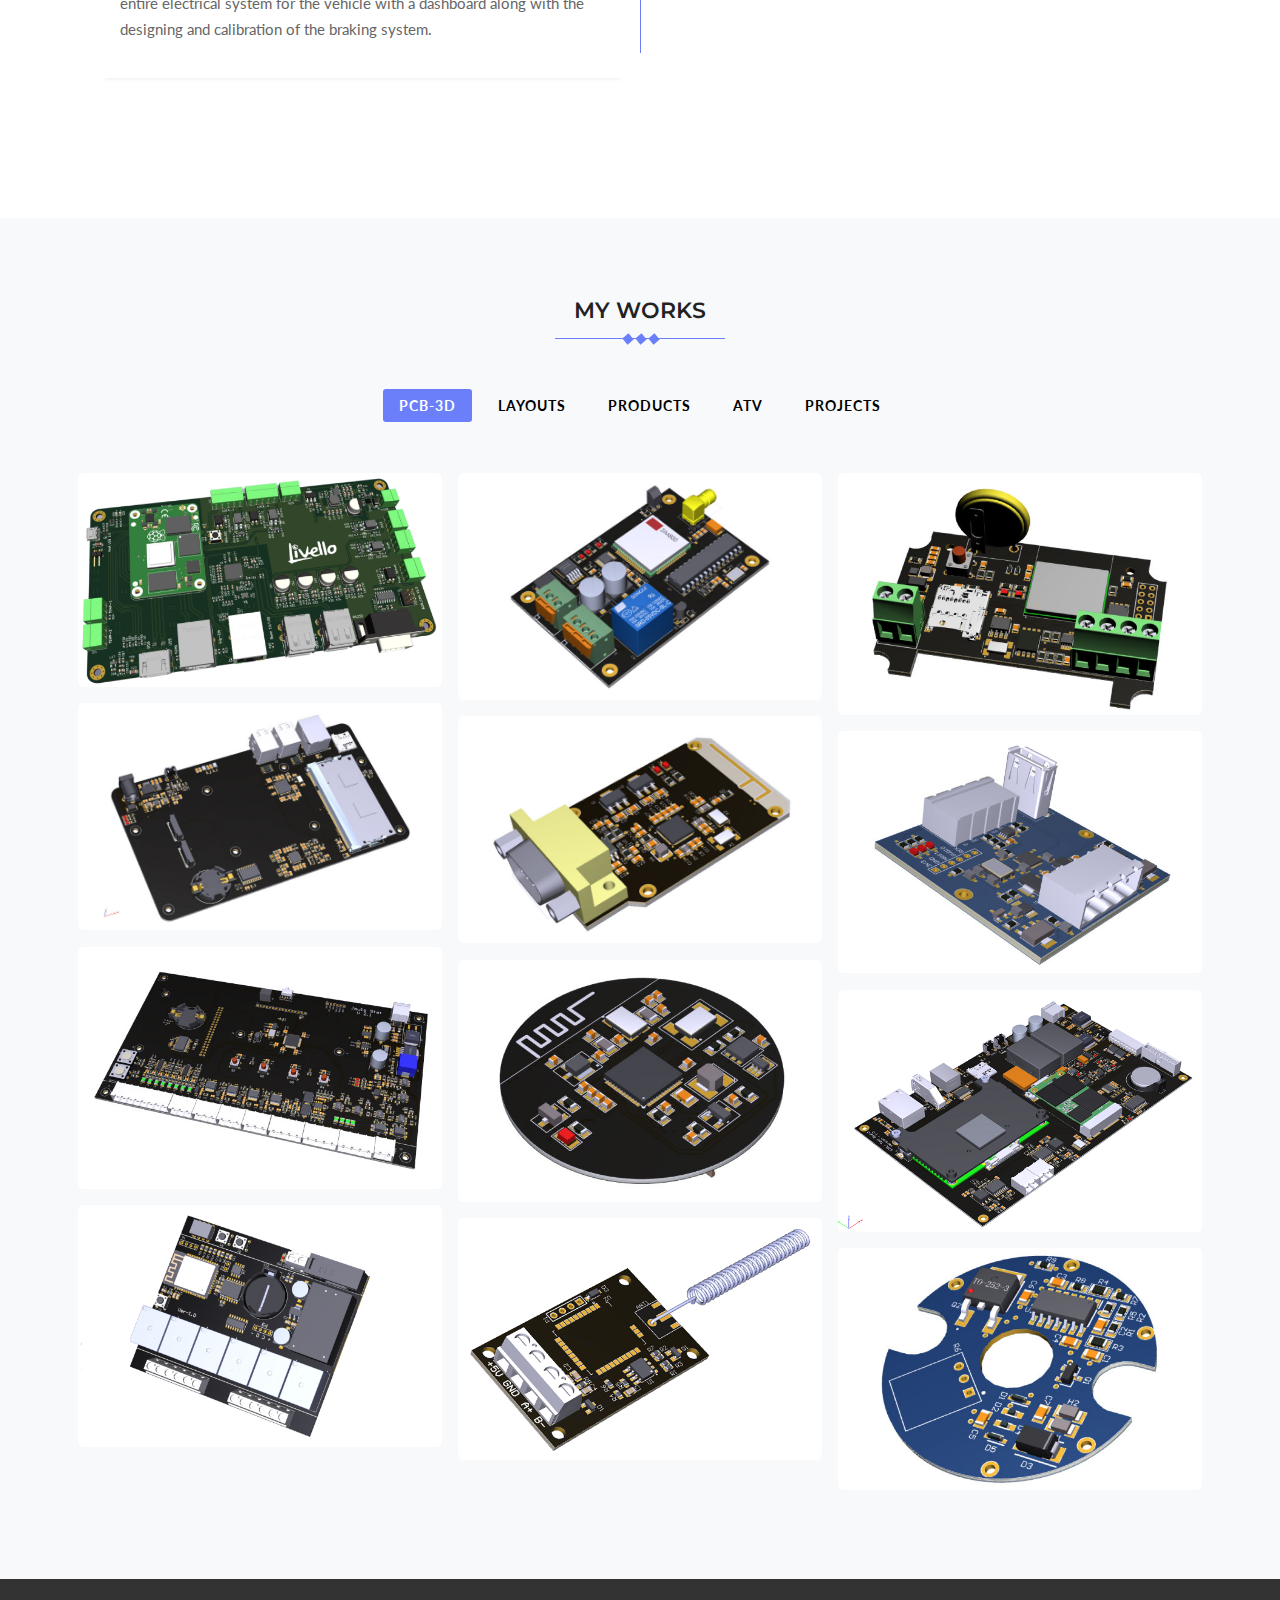
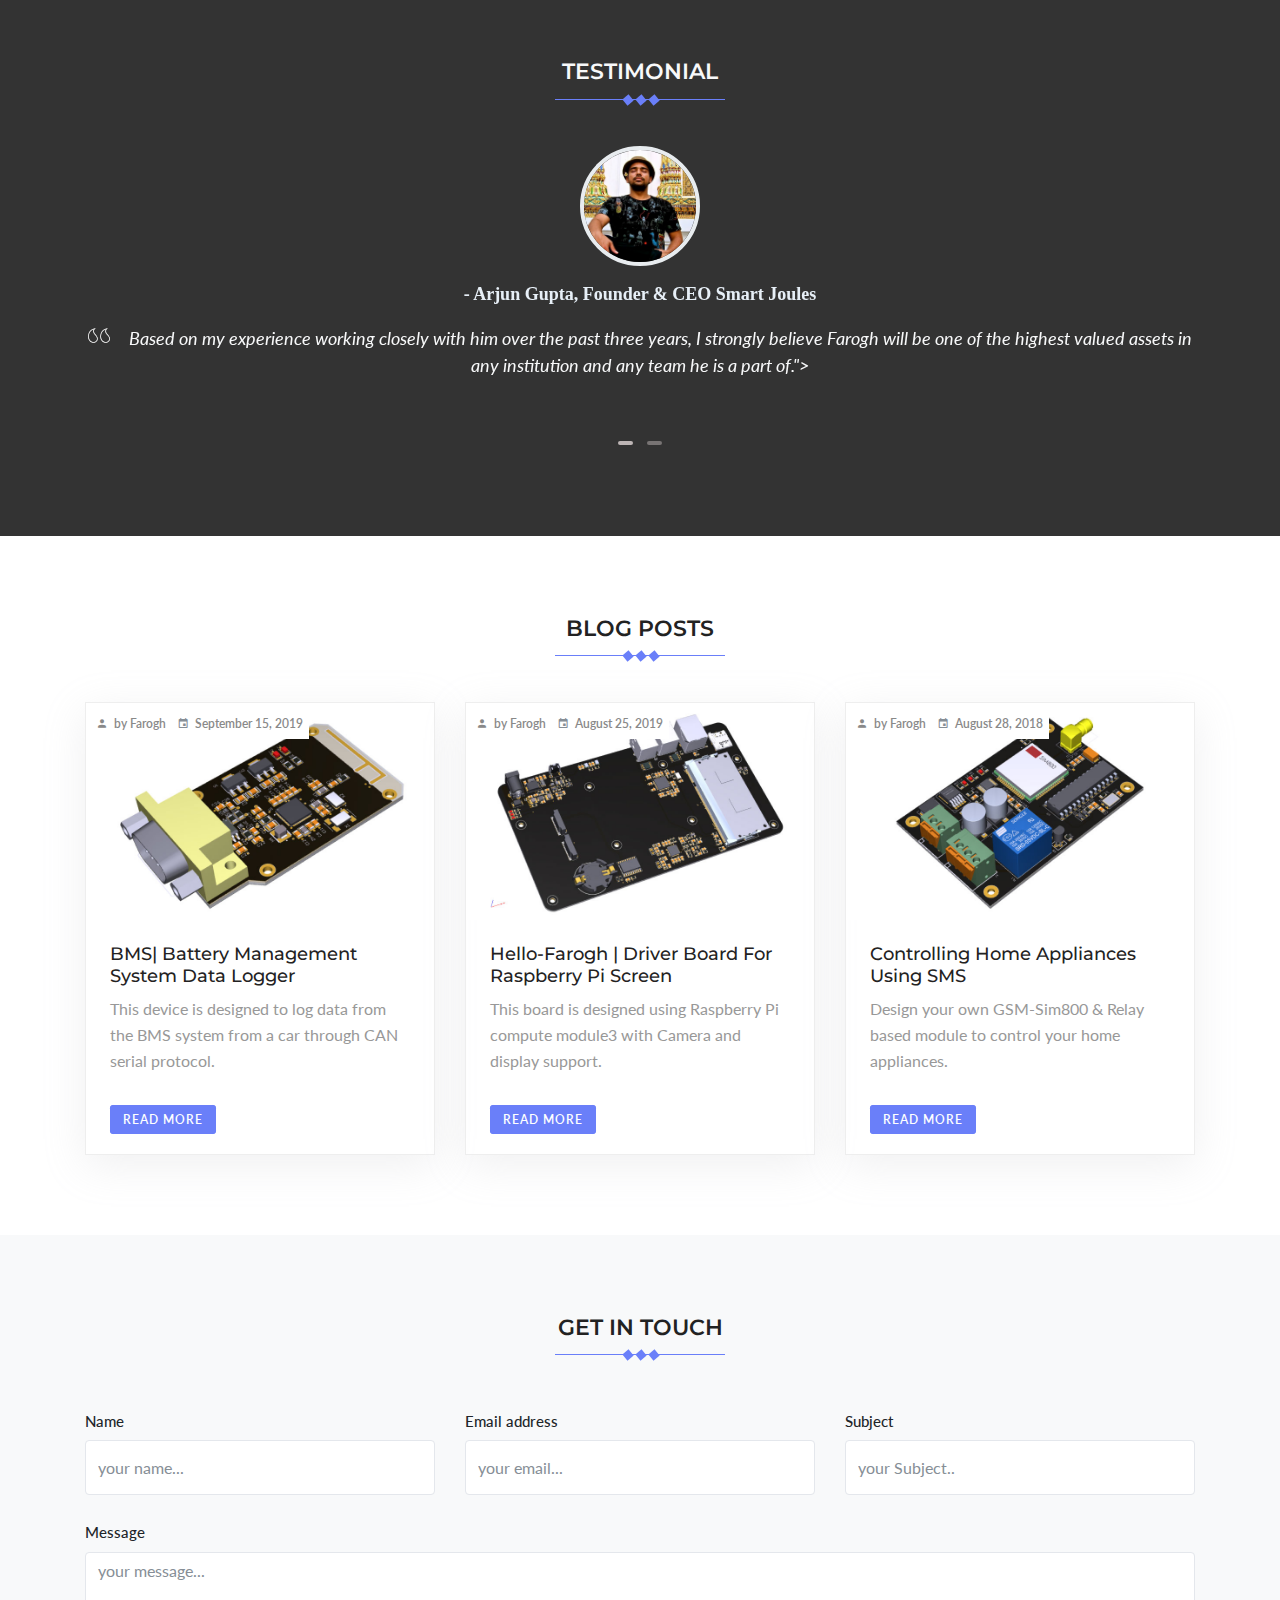
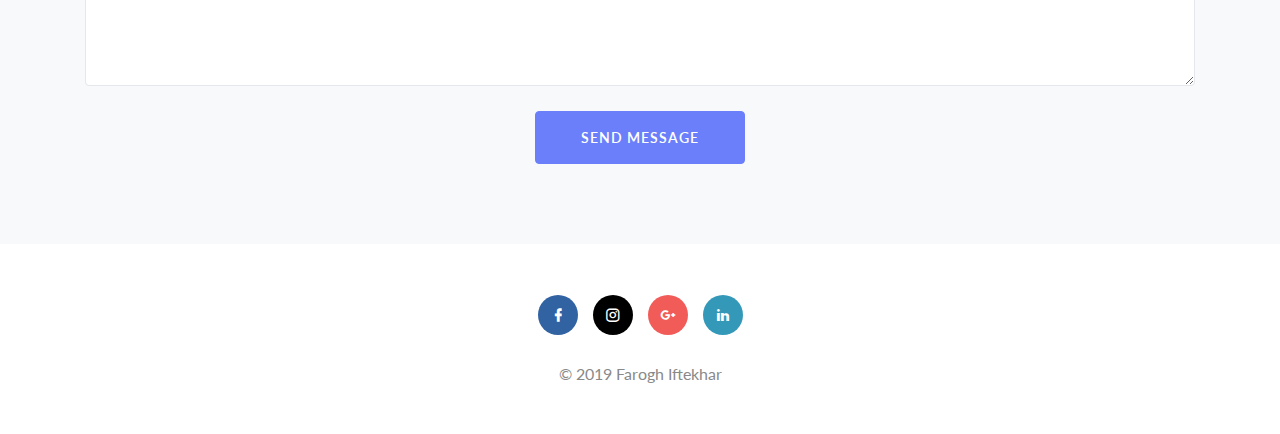
==== commit 6e559702: "added CM4 projects and fixed image scrolling after 8" ====
--- a/index.html
+++ b/index.html
@@ -126,11 +126,12 @@
                             <div class="text-center">
                                 <h4 class="home-title text-white"><span class="element"
                                         data-elements="I' m Embedded design archiect & PCB designer"></span></h4>
-                                <p class="home-sub-title pt-4">An Innovative engineer having 6+
-                                    years of experience in
-                                    the full product development
-                                    life cycles. Designed multiple generations of PCBs that contained ARM controllers,
-                                    NXP iMx6 processors, power regulators, MEMS sensors, interconnects and firmware.</p>
+                                <p class="home-sub-title pt-4">An innovative engineer with over 6 years of experience
+                                    in full product development life cycles. I have successfully designed multiple
+                                    generations of Printed Circuit Boards (PCBs) featuring ARM controllers, NXP iMx6
+                                    processors, power regulators, and MEMS sensors. My expertise also extends to
+                                    creating interconnects and developing firmware, showcasing a comprehensive skill set
+                                    in electronics design and development.</p>
 
                                 <ul class="social-icons list-unstyled pt-5">
                                     <li class="list-inline-item"><a href="https://www.facebook.com/farogh.iftekhar"
@@ -177,15 +178,14 @@
                     <div class="about-content text-center mt-3">
                         <img src="images/img-about.jpg" alt="" class="img-fluid rounded-circle mx-auto d-block">
                         <h4 class="pt-5">I'm Farogh Iftekhar </h4>
-                        <p class="pt-3" style="text-align:justify;">I’m a technology enthusiast and a polymath. I love
-                            solving problems by using
-                            knowledge from every corner. I have insight into a product life-cycle ranging from designing
-                            a prototype to testing and deployment of an embedded IoT product. I’m working towards making
-                            a meaningful contribution in the field of technology that can help the greater good. I'm
-                            currently enrolled in a Master’s in Embedded Systems design at the University of Applied
-                            Science, Bremerhaven. I'm currently working part-time as a working student with FactoryPuls
-                            GmbH, Hamburg as Embedded Systems Engineer and mostly working with IoT applications
-                            software.
+                        <p class="pt-3" style="text-align:justify;">With over 6 years of professional experience in the
+                            technology industry, I am a versatile and technology-driven enthusiast who excels at every
+                            stage of the product life cycle. My expertise lies in designing, testing, and deploying
+                            numerous embedded IoT products, bringing a wealth of knowledge and skill to any project. As
+                            a forward-thinking and innovative problem solver, I am always ready to go the extra mile to
+                            develop sustainable solutions that positively impact society. Currently pursuing a Master's
+                            degree in Embedded Systems, I am well-equipped to tackle any challenge and am committed to
+                            delivering work of the highest quality.
                         </p>
 
                         <p class="pt-3" style="text-align:justify;">Prior to joining Hochschule Bremerhaven, I worked as
@@ -385,18 +385,40 @@
                 <div class="timeline-item">
                     <div class="row">
                         <div class="col-md-6">
+                            <div class="duration date-label-left">Aug 2022 - Present</div>
+                        </div>
+                        <div class="col-md-6">
+                            <div class="event event-description-right">
+                                <h4>Livello GmbH</h4>
+                                <h6>Master's Thesis</h6>
+                                <p class="timeline-subtitle">Designing and developing robust and secure embedded
+                                    hardware for the industrial smart shelf. Implementing NXP EdgeLock secure
+                                    element
+                                    with Raspberry Pi Compute Module 4 to achieve secure boot, secure OTA, and
+                                    secure
+                                    cloud connectivity. <a href="PDF/CV.pdf" target="_blank">Read
+                                        more...</a>
+                                </p>
+                            </div>
+                        </div>
+                    </div>
+                </div>
+
+                <div class="timeline-item">
+                    <div class="row">
+                        <div class="col-md-6">
                             <div class="event event-description-left">
                                 <h4>FactoryPuls GmbH</h4>
                                 <h6>Embedded System Engineer</h6>
-                                <p class="timeline-subtitle">I am responsible for writing IoT application for
-                                    smart manufacturing and UDI digitalisations. I’m developing IoT software,
-                                    implementing business logics and code optimizations. Responsible for
-                                    implementing hardware solutions based on business requirements.
+                                <p class="timeline-subtitle">Designed and developed IoT application for the code Sens
+                                    device, which were crucial for smart manufacturing and UDI digitization. My
+                                    significant accomplishment was writing code that seamlessly linked hardware,
+                                    software, and cloud systems using python.
                                 </p>
                             </div>
                         </div>
                         <div class="col-md-6">
-                            <div class="duration duration-right ">Jun 2022 - Present</div>
+                            <div class="duration duration-right ">Jun 2022 - July 2023</div>
                         </div>
                     </div>
                 </div>
@@ -529,11 +551,11 @@
                 <!-- 3D -->
                 <div class="col-lg-4 col-md-6 nf-item p-0 3D">
                     <div class="gallary-box m-2">
-                        <a class="mfp-image" href="images/portfolio/3D-1.jpg" title="3D Design">
-                            <img class="gallary-container" src="images/portfolio/3D-1.jpg" alt="1" />
-                            <div class="item-effect">
-                                <div class="item-caption">
-                                    <h5 class="text-light">GSM-Realy</h5>
+                        <a class="mfp-image" href="images/portfolio/3D-1.png" title="3D Design">
+                            <img class="gallary-container" src="images/portfolio/3D-1.png" alt="1" />
+                            <div class="item-effect">
+                                <div class="item-caption">
+                                    <h5 class="text-light">IoT Gateway</h5>
                                     <i class="mbri-right text-right"></i>
                                 </div>
                             </div>
@@ -546,7 +568,7 @@
                             <img class="gallary-container" src="images/portfolio/3D-2.jpg" alt="1" />
                             <div class="item-effect">
                                 <div class="item-caption">
-                                    <h5 class="text-light">CAN Logger</h5>
+                                    <h5 class="text-light">GSM-Realy</h5>
                                     <i class="mbri-right text-right"></i>
                                 </div>
                             </div>
@@ -585,7 +607,7 @@
                             <img class="gallary-container" src="images/portfolio/3D-5.jpg" alt="1" />
                             <div class="item-effect">
                                 <div class="item-caption">
-                                    <h5 class="text-light">PT100 Converter</h5>
+                                    <h5 class="text-light">CAN Logger</h5>
                                     <i class="mbri-right text-right"></i>
                                 </div>
                             </div>
@@ -633,7 +655,7 @@
                 </div>
                 <div class="col-lg-4 col-md-6 nf-item p-0 3D">
                     <div class="gallary-box m-2">
-                        <a class="mfp-image" href="images/portfolio/3D-8.jpg" title="3D Design">
+                        <a class="mfp-image" href="images/portfolio/3D-10.png" title="3D Design">
                             <img class="gallary-container" src="images/portfolio/3D-10.png" alt="1" />
                             <div class="item-effect">
                                 <div class="item-caption">
@@ -646,7 +668,7 @@
                 </div>
                 <div class="col-lg-4 col-md-6 nf-item p-0 3D">
                     <div class="gallary-box m-2">
-                        <a class="mfp-image" href="images/portfolio/3D-8.jpg" title="3D Design">
+                        <a class="mfp-image" href="images/portfolio/3D-11.png" title="3D Design">
                             <img class="gallary-container" src="images/portfolio/3D-11.png" alt="1" />
                             <div class="item-effect">
                                 <div class="item-caption">
@@ -659,7 +681,7 @@
                 </div>
                 <div class="col-lg-4 col-md-6 nf-item p-0 3D">
                     <div class="gallary-box m-2">
-                        <a class="mfp-image" href="images/portfolio/3D-8.jpg" title="3D Design">
+                        <a class="mfp-image" href="images/portfolio/3D-12.png" title="3D Design">
                             <img class="gallary-container" src="images/portfolio/3D-12.png" alt="1" />
                             <div class="item-effect">
                                 <div class="item-caption">
@@ -672,11 +694,11 @@
                 </div>
                 <div class="col-lg-4 col-md-6 nf-item p-0 3D">
                     <div class="gallary-box m-2">
-                        <a class="mfp-image" href="images/portfolio/3D-8.jpg" title="3D Design">
-                            <img class="gallary-container" src="images/portfolio/3D-9.png" alt="1" />
-                            <div class="item-effect">
-                                <div class="item-caption">
-                                    <h5 class="text-light">STM32</h5>
+                        <a class="mfp-image" href="images/portfolio/3D-9.png" title="3D Design">
+                            <img class="gallary-container" src="images/portfolio/3D-9.jpg" alt="1" />
+                            <div class="item-effect">
+                                <div class="item-caption">
+                                    <h5 class="text-light">PT100 Converter</h5>
                                     <i class="mbri-right text-right"></i>
                                 </div>
                             </div>
@@ -713,8 +735,8 @@
                 </div>
                 <div class="col-lg-4 col-md-6 nf-item p-0 layout">
                     <div class="gallary-box m-2">
-                        <a class="mfp-image" href="images/portfolio/layout-3.jpg" title="Layout">
-                            <img class="gallary-container mfp-fade" src="images/portfolio/layout-3.jpg" alt="2" />
+                        <a class="mfp-image" href="images/portfolio/layout-3.png" title="Layout">
+                            <img class="gallary-container mfp-fade" src="images/portfolio/layout-3.png" alt="2" />
                             <div class="item-effect">
                                 <div class="item-caption">
                                     <h5 class="text-light">4 Layer</h5>
@@ -767,8 +789,8 @@
                 <!--  Product -->
                 <div class="col-lg-4 col-md-6 nf-item p-0 product">
                     <div class="gallary-box m-2">
-                        <a class="mfp-image" href="images/portfolio/product-1.jpg" title="Product">
-                            <img class="gallary-container" src="images/portfolio/product-1.jpg" alt="4" />
+                        <a class="mfp-image" href="images/portfolio/product-5.png" title="Product">
+                            <img class="gallary-container" src="images/portfolio/product-5.png" alt="4" />
                             <div class="item-effect">
                                 <div class="item-caption">
                                     <h5 class="text-light">Main Control</h5>
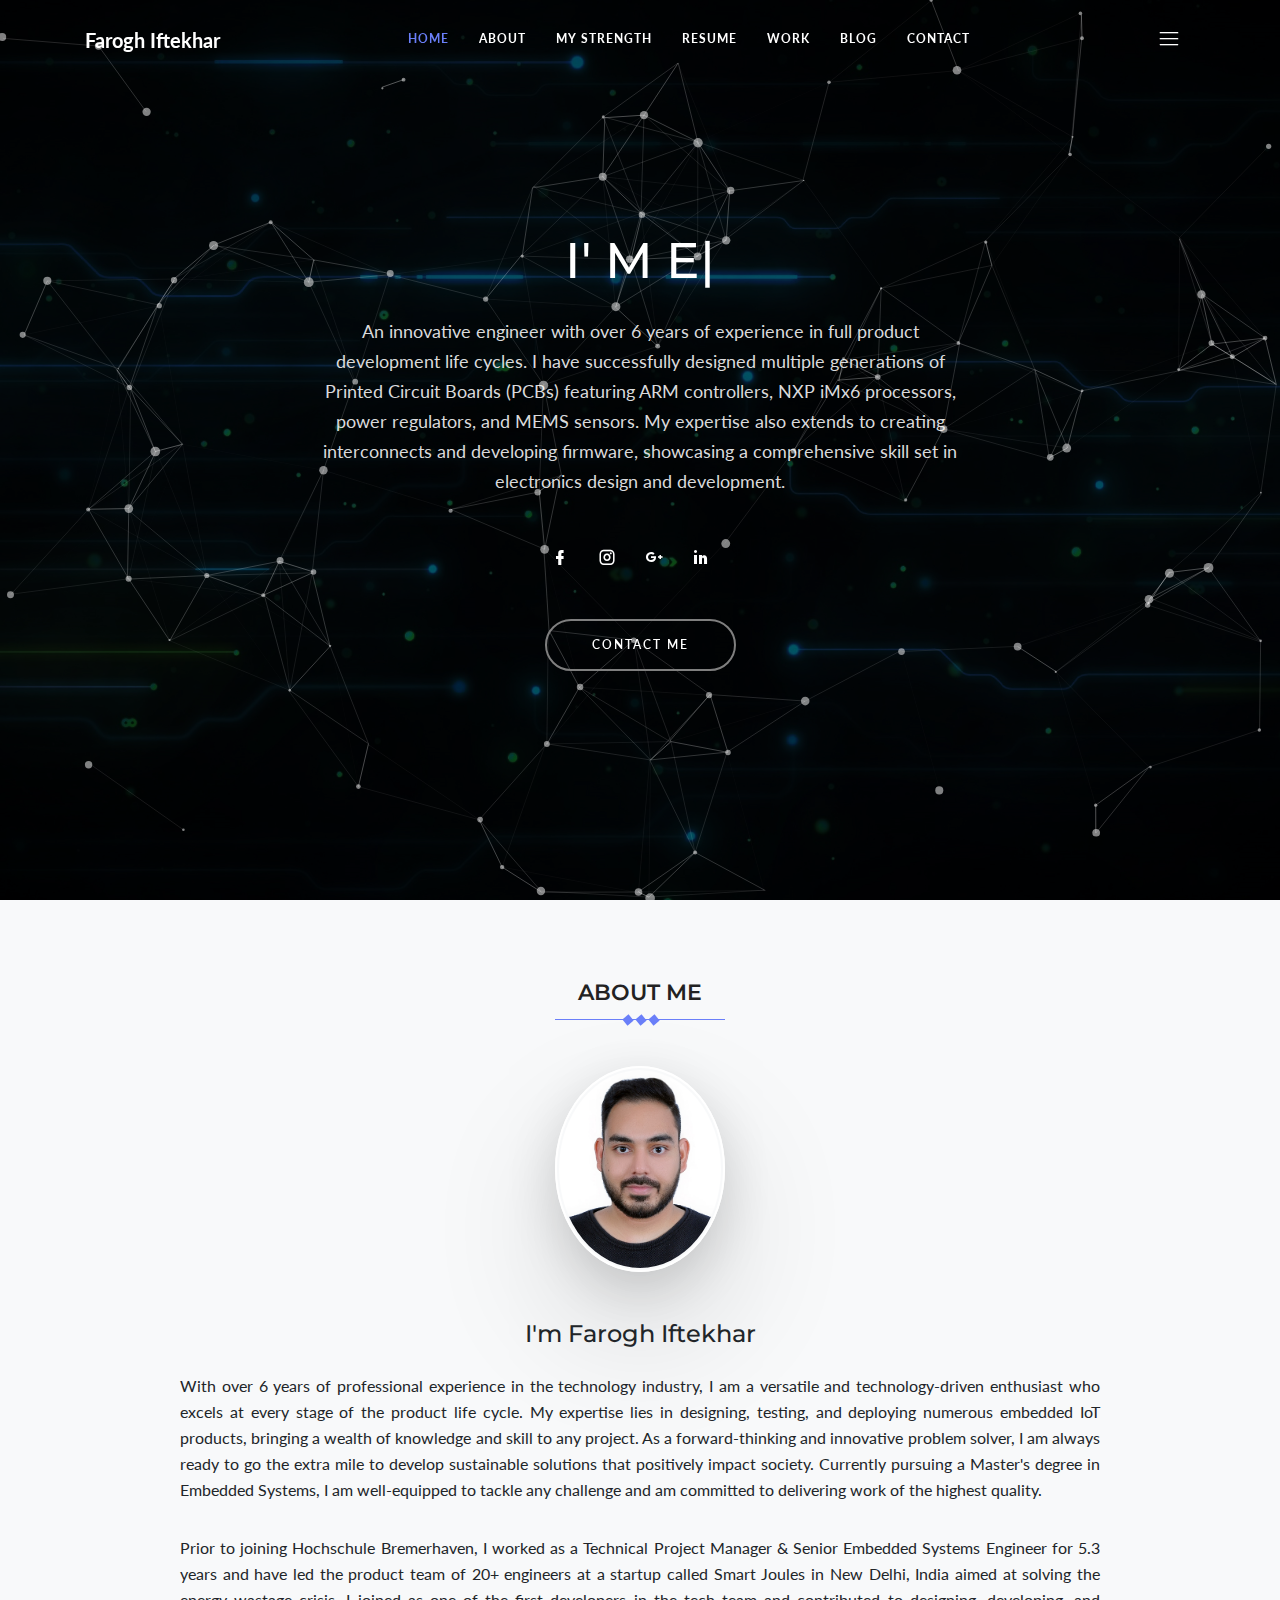
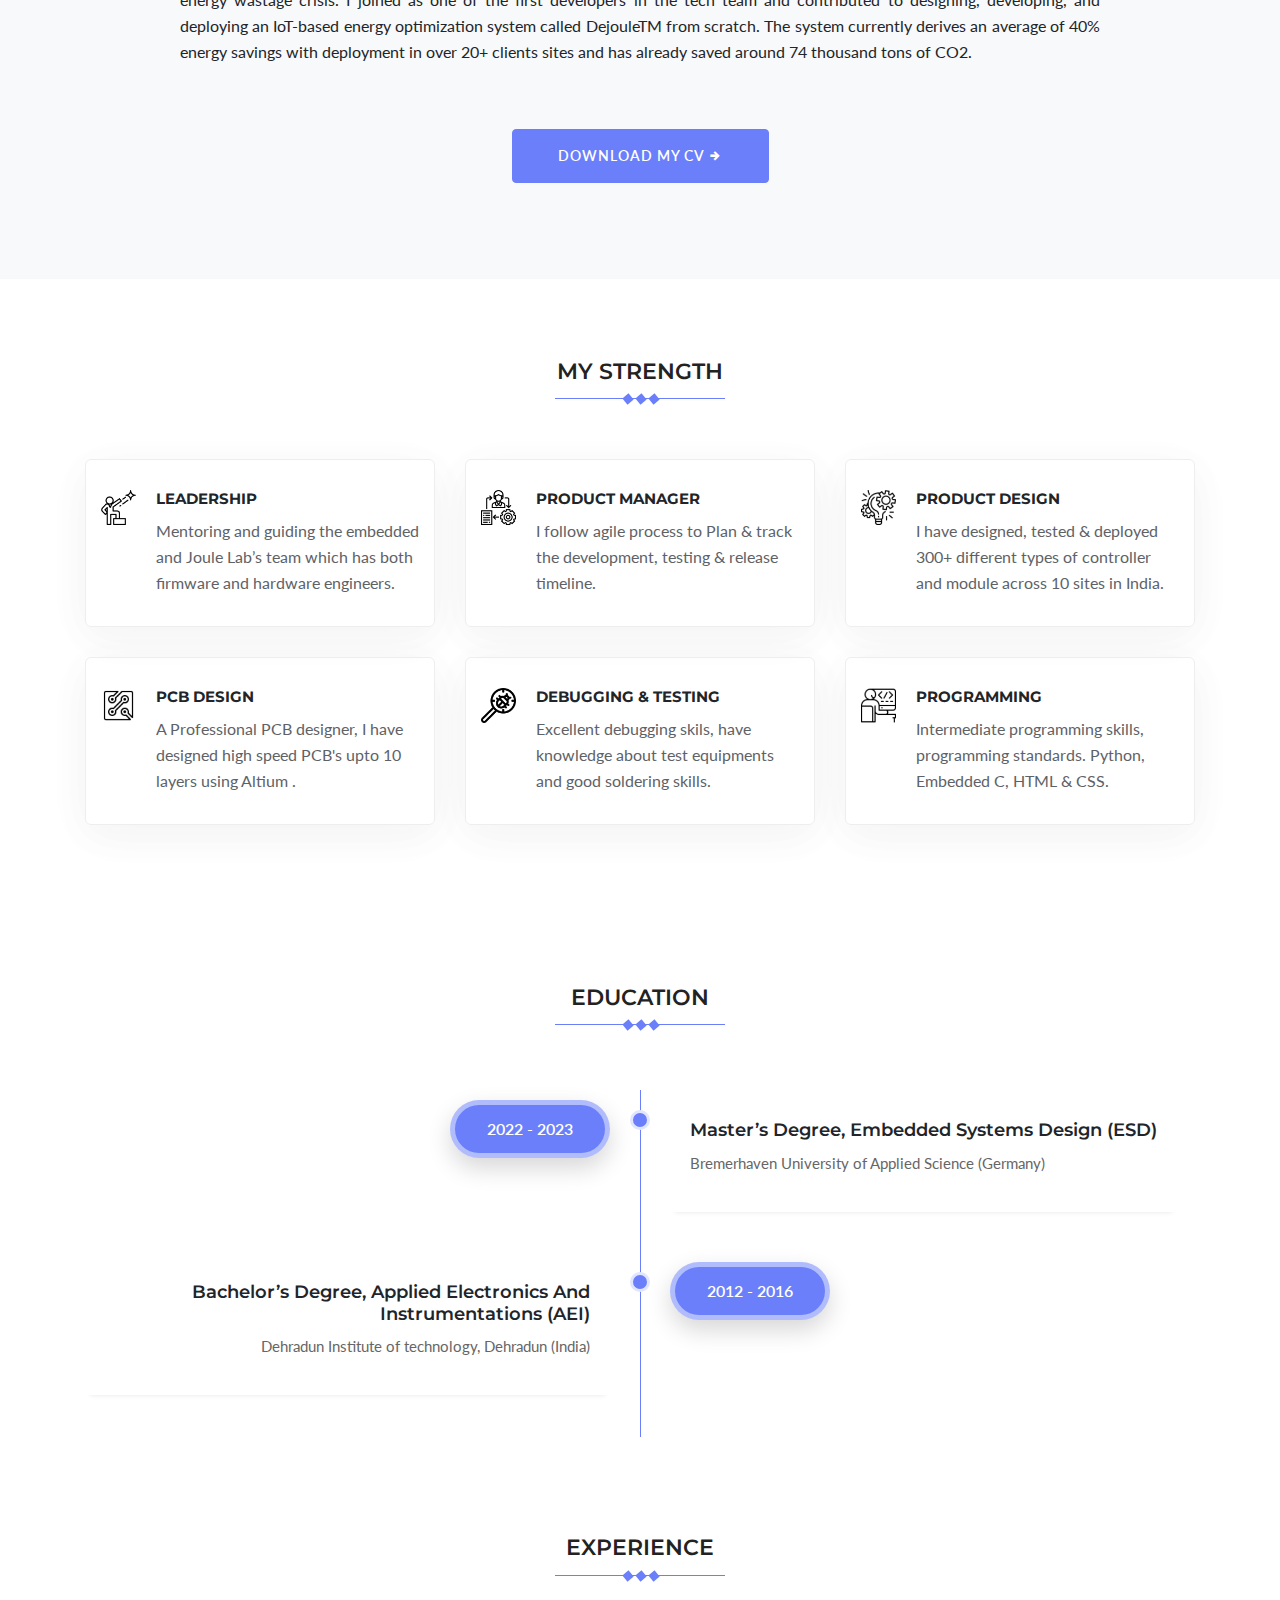
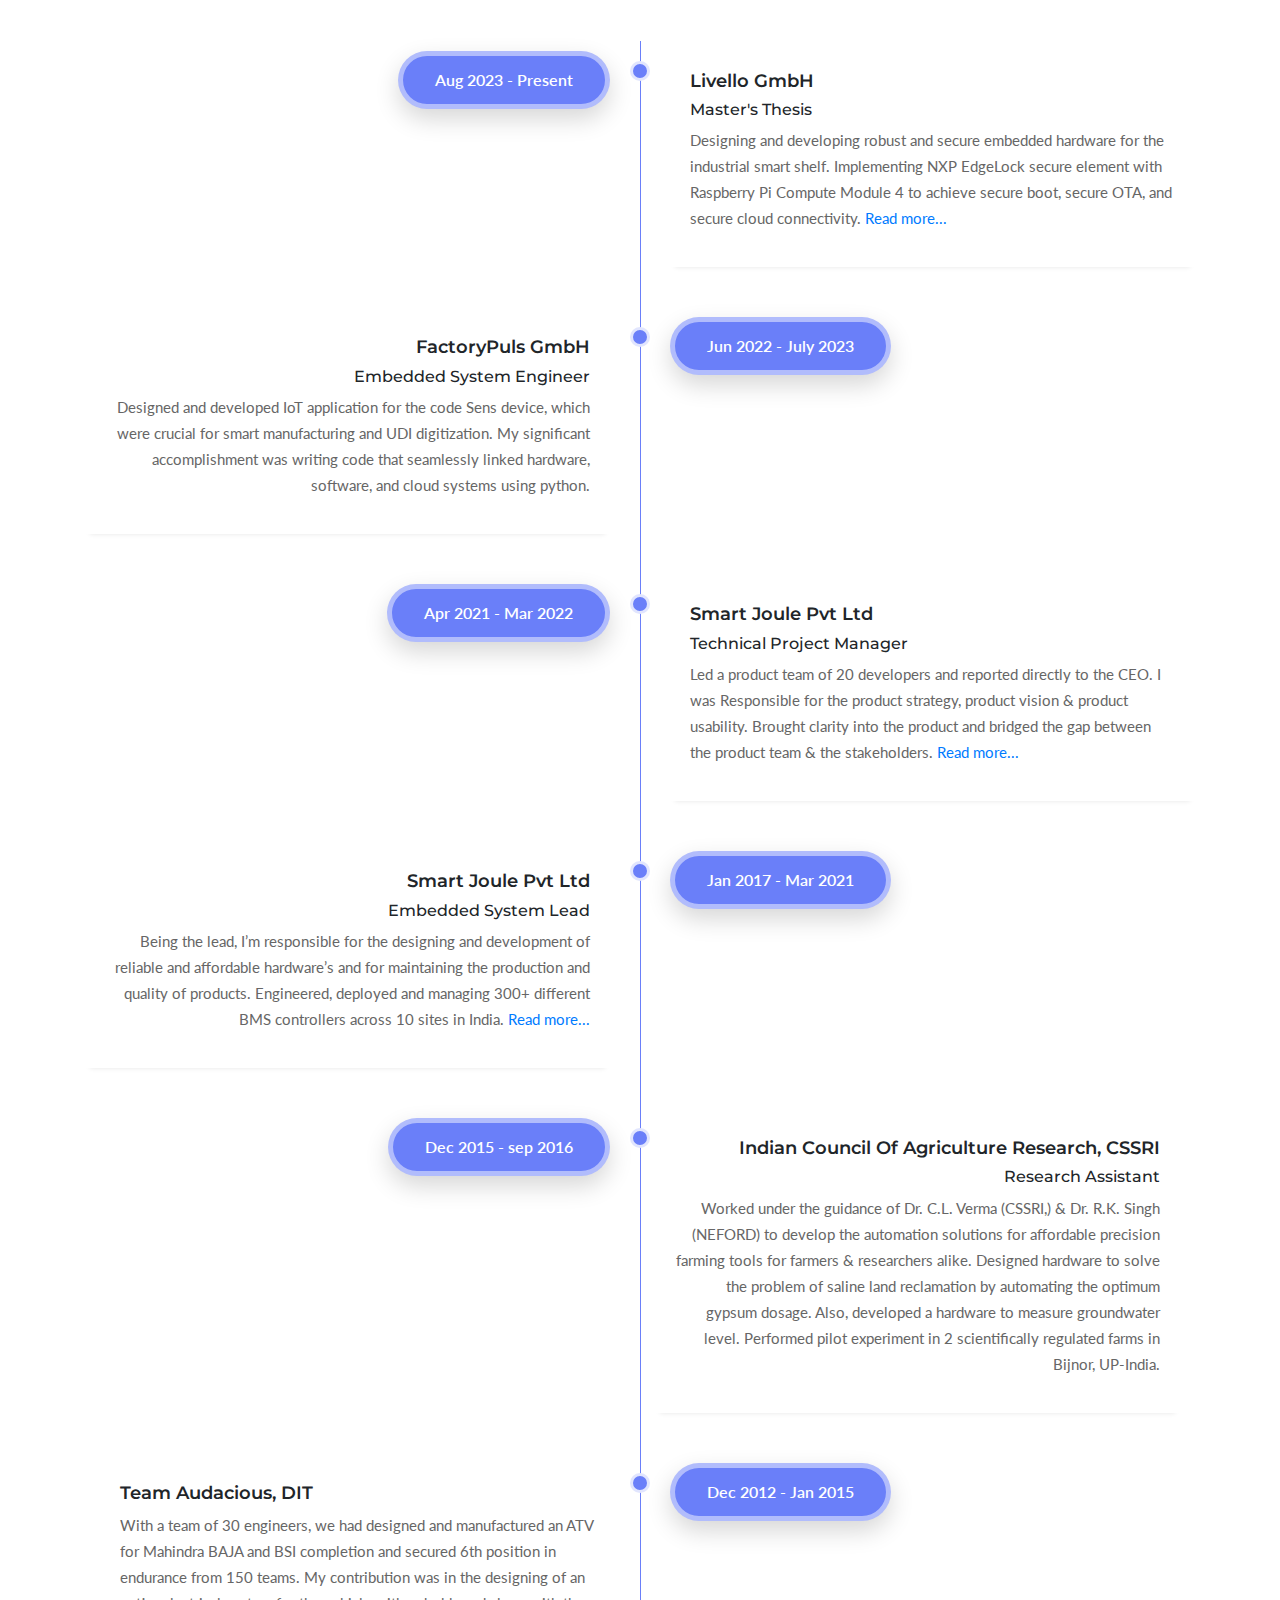
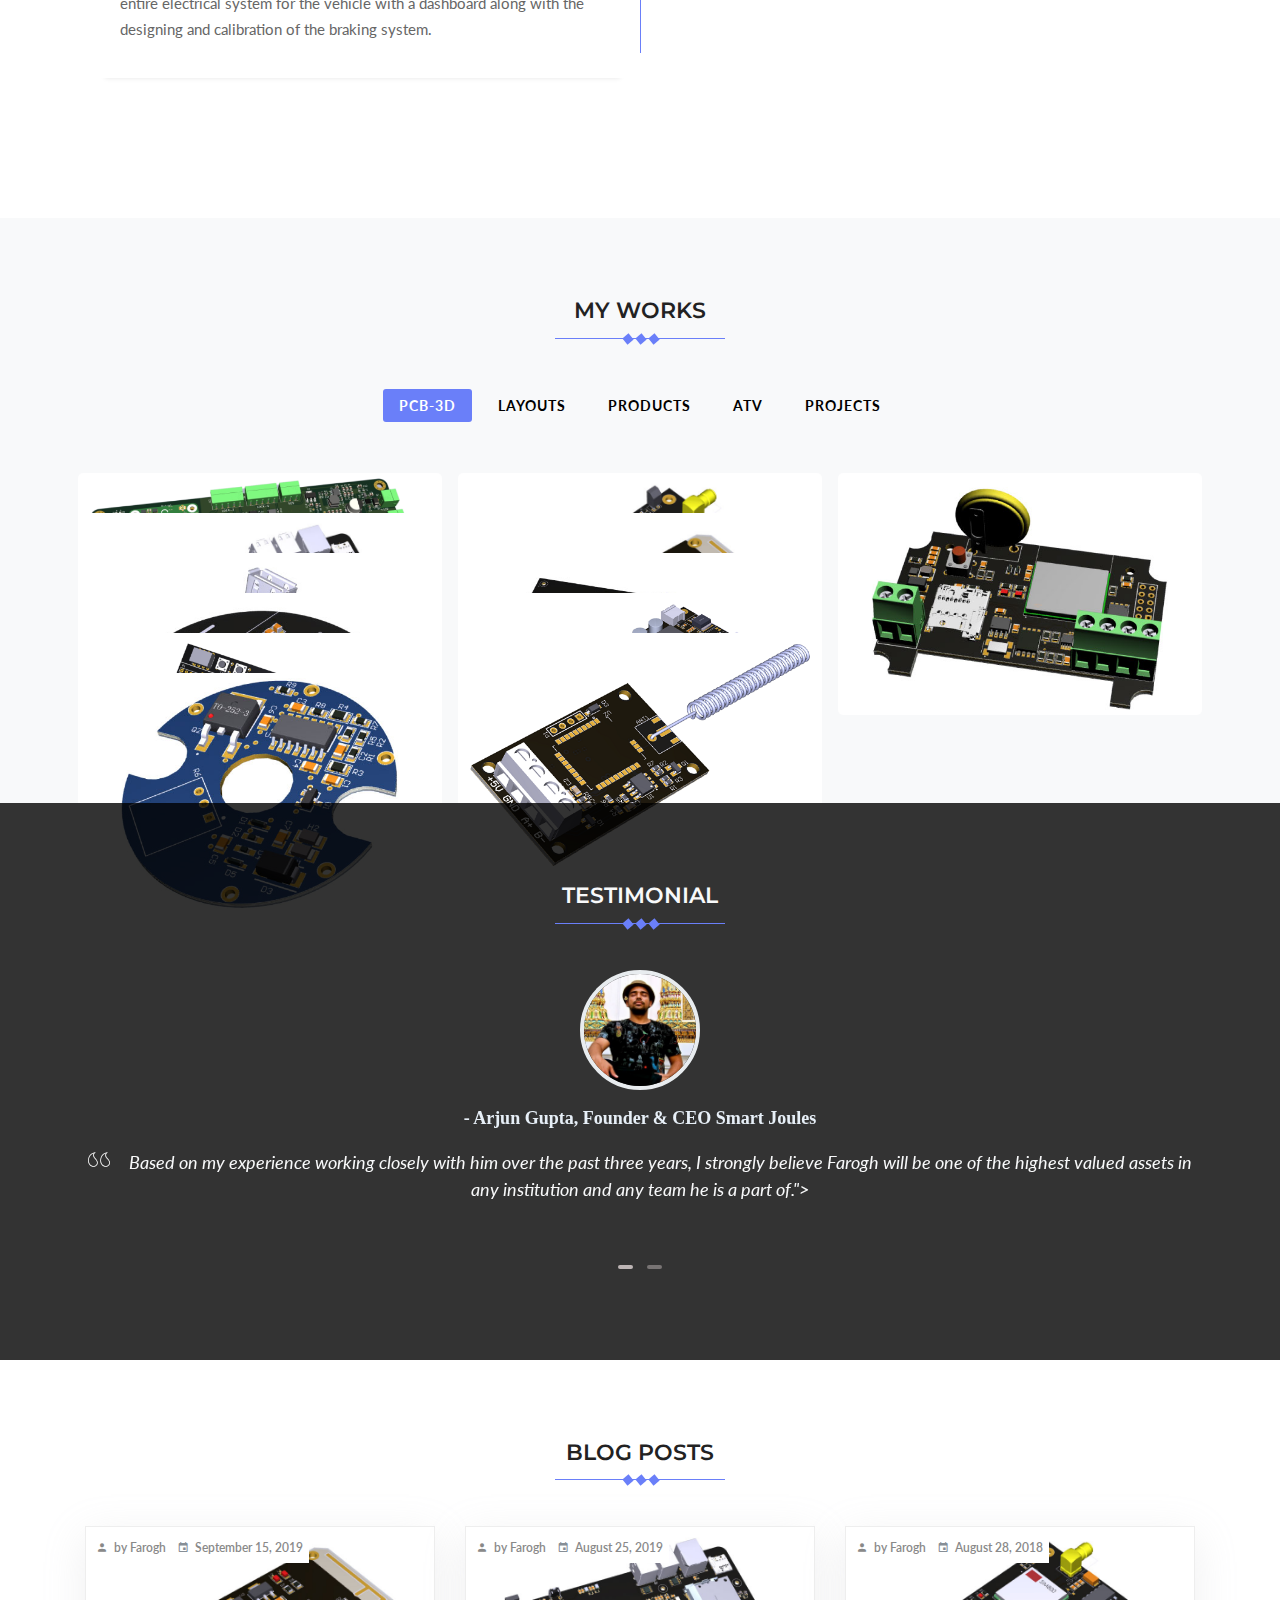
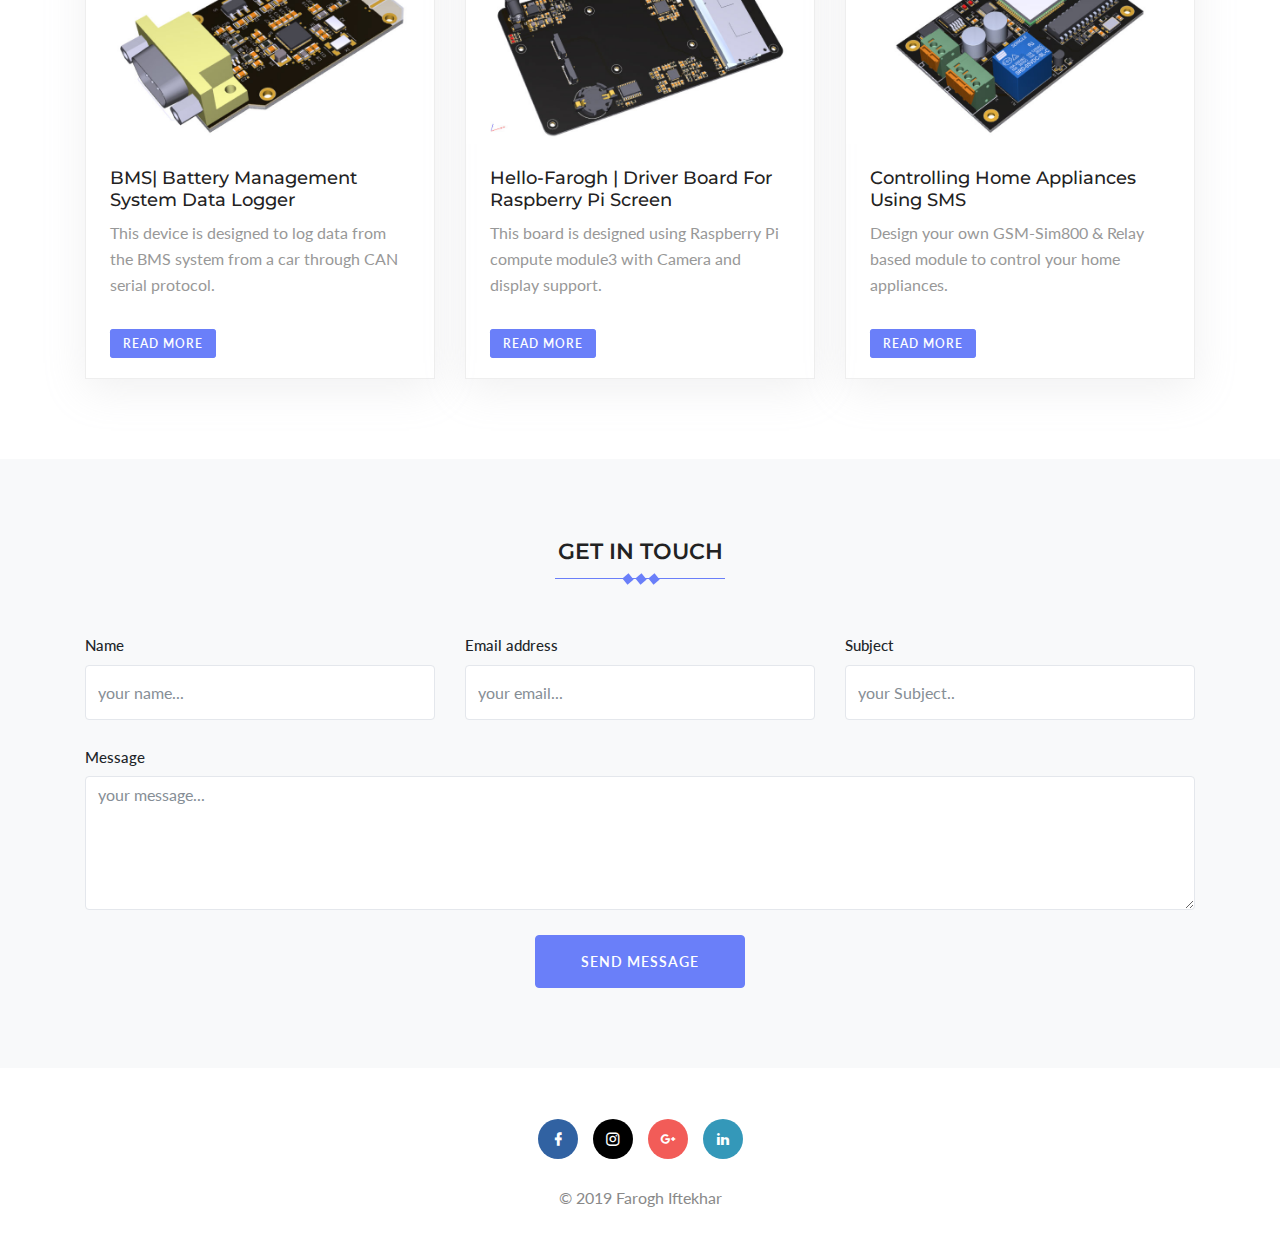
==== commit 8b3cf49f: "fixed image issue" ====
--- a/index.html
+++ b/index.html
@@ -385,7 +385,7 @@
                 <div class="timeline-item">
                     <div class="row">
                         <div class="col-md-6">
-                            <div class="duration date-label-left">Aug 2022 - Present</div>
+                            <div class="duration date-label-left">Aug 2023 - Present</div>
                         </div>
                         <div class="col-md-6">
                             <div class="event event-description-right">
@@ -694,7 +694,7 @@
                 </div>
                 <div class="col-lg-4 col-md-6 nf-item p-0 3D">
                     <div class="gallary-box m-2">
-                        <a class="mfp-image" href="images/portfolio/3D-9.png" title="3D Design">
+                        <a class="mfp-image" href="images/portfolio/3D-9.jpg" title="3D Design">
                             <img class="gallary-container" src="images/portfolio/3D-9.jpg" alt="1" />
                             <div class="item-effect">
                                 <div class="item-caption">
